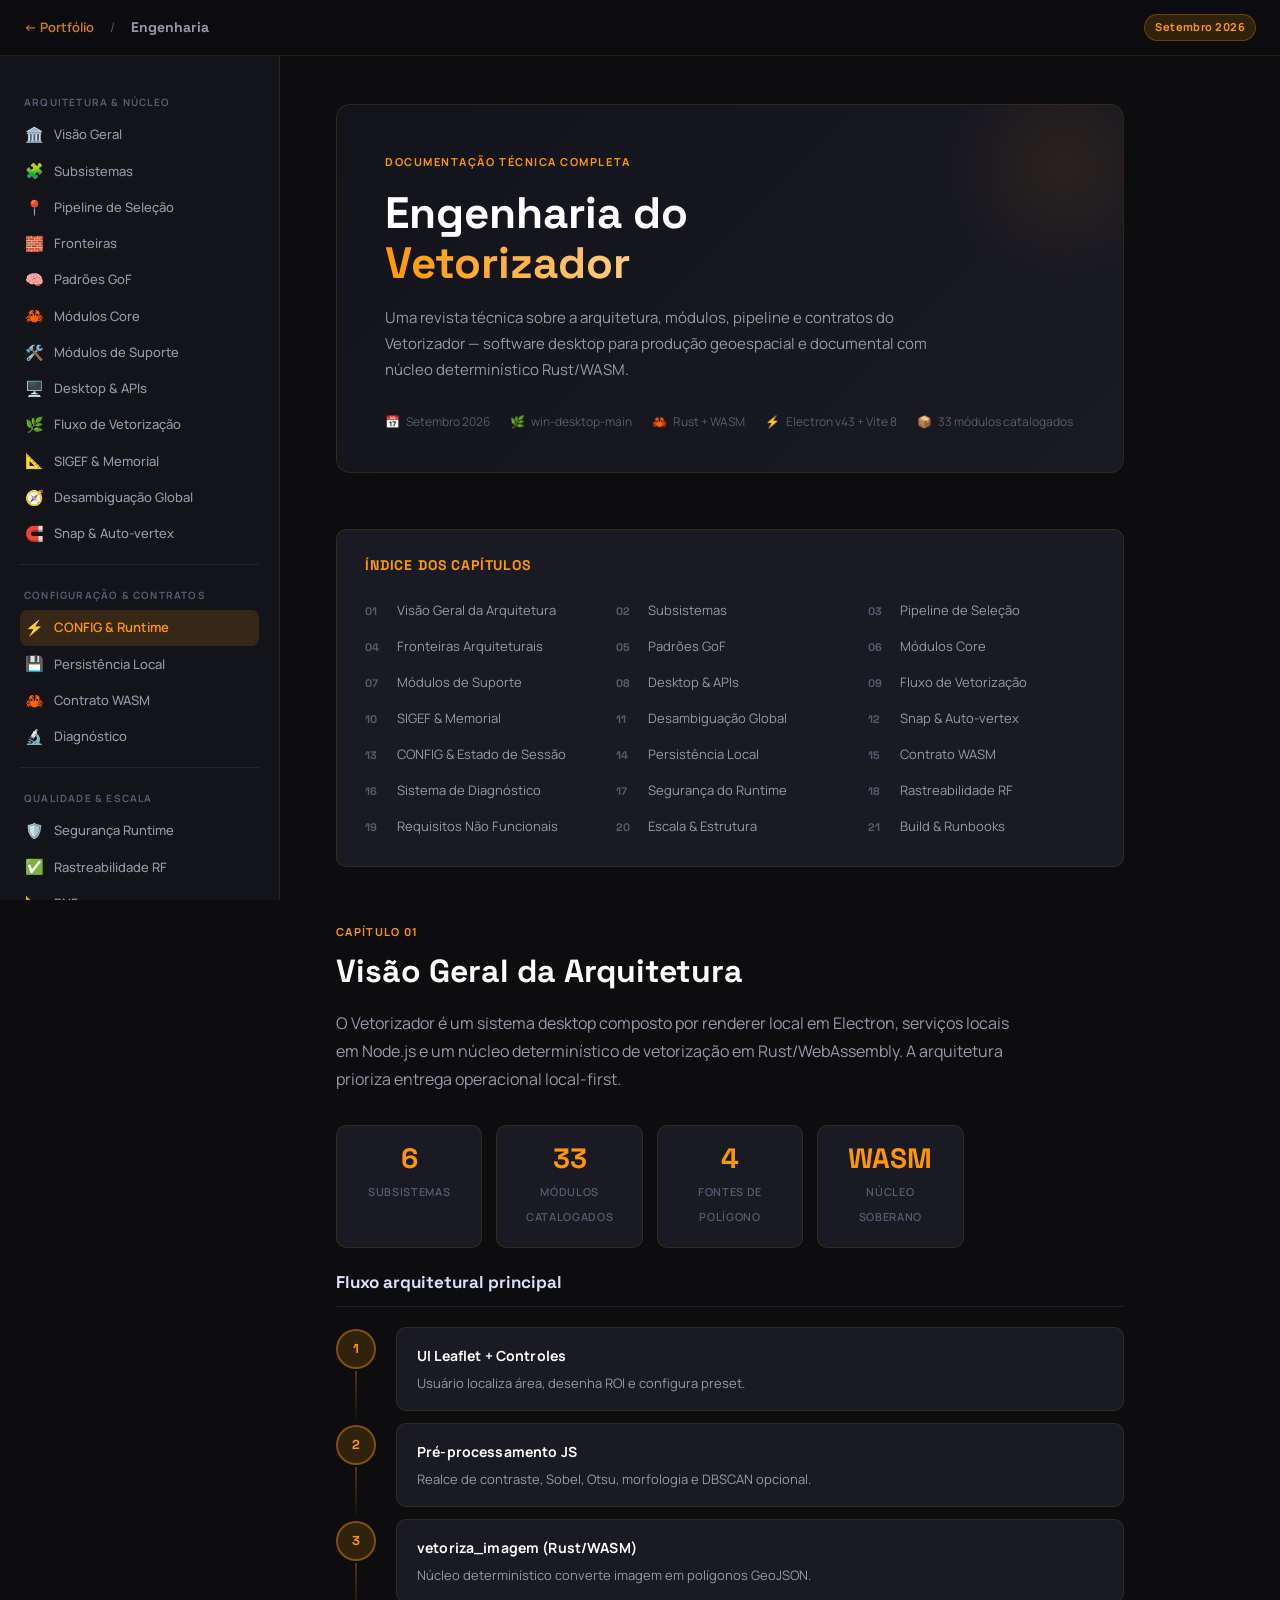
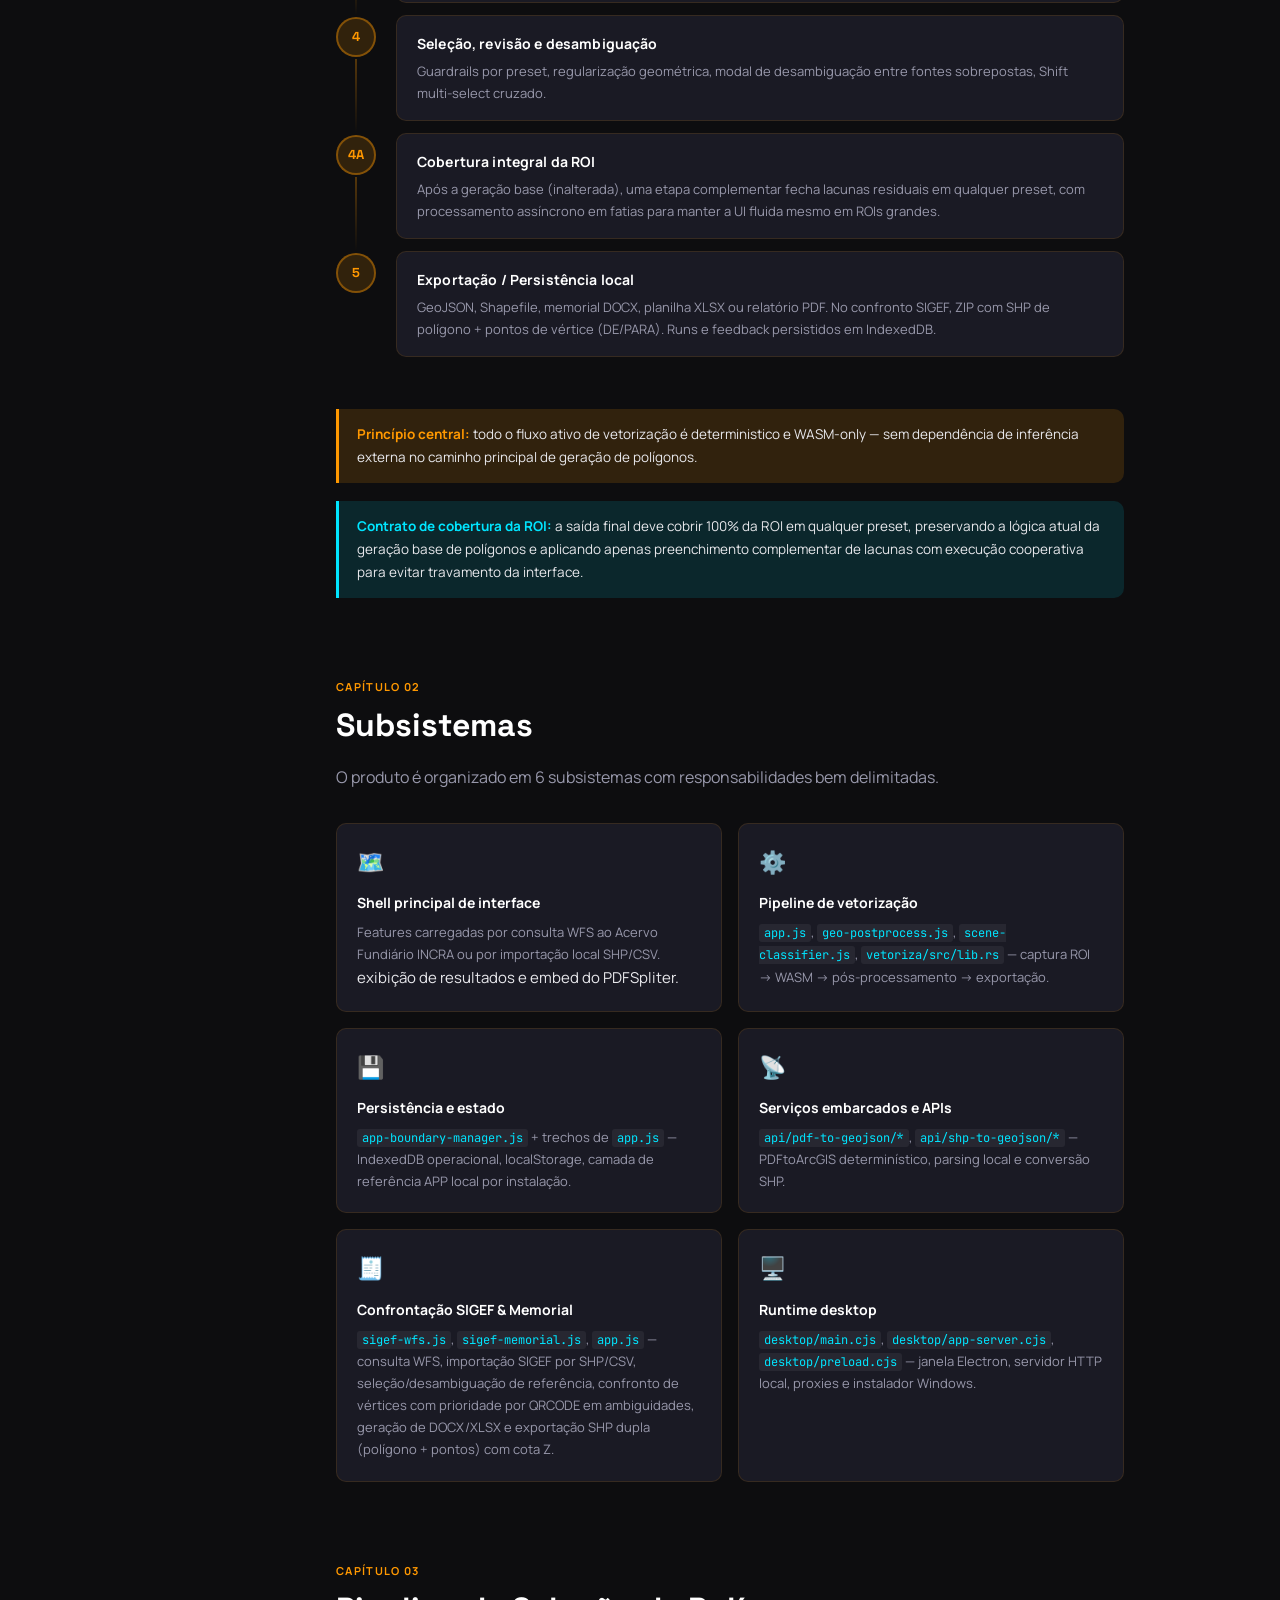
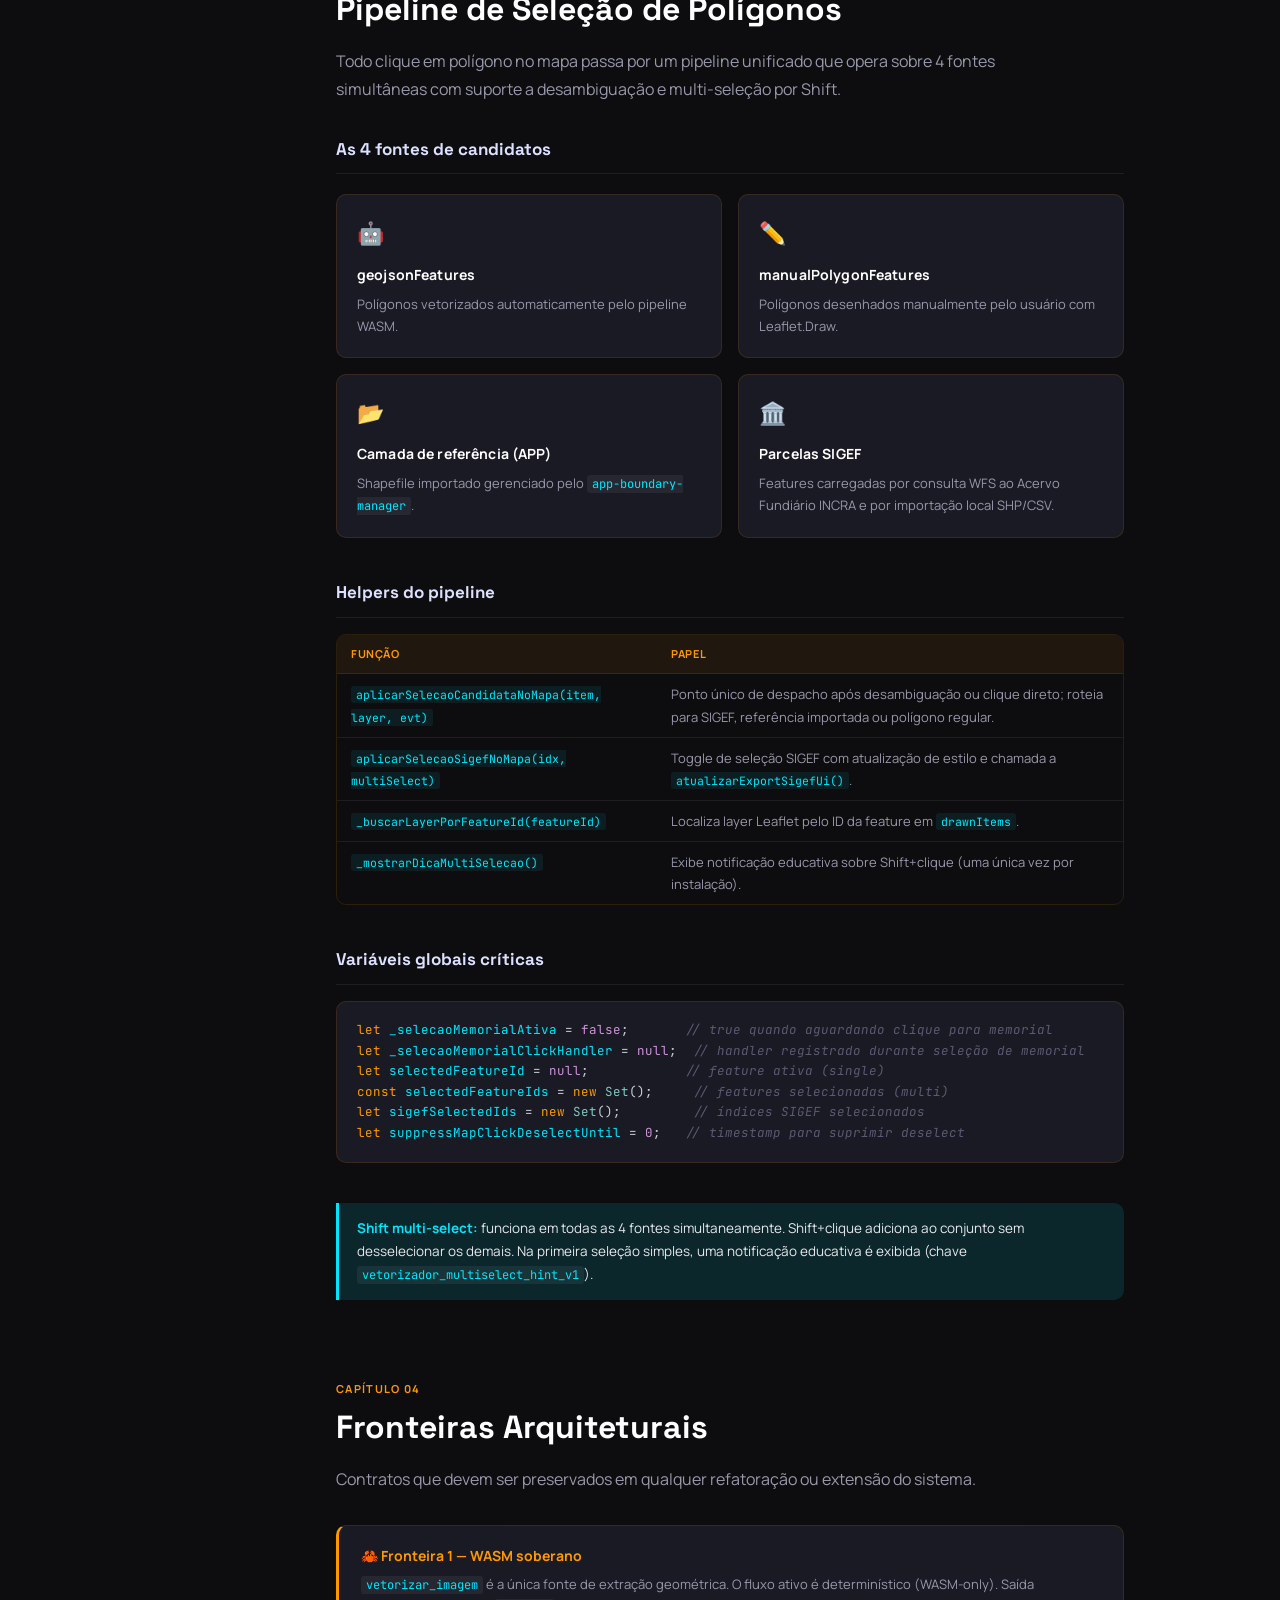
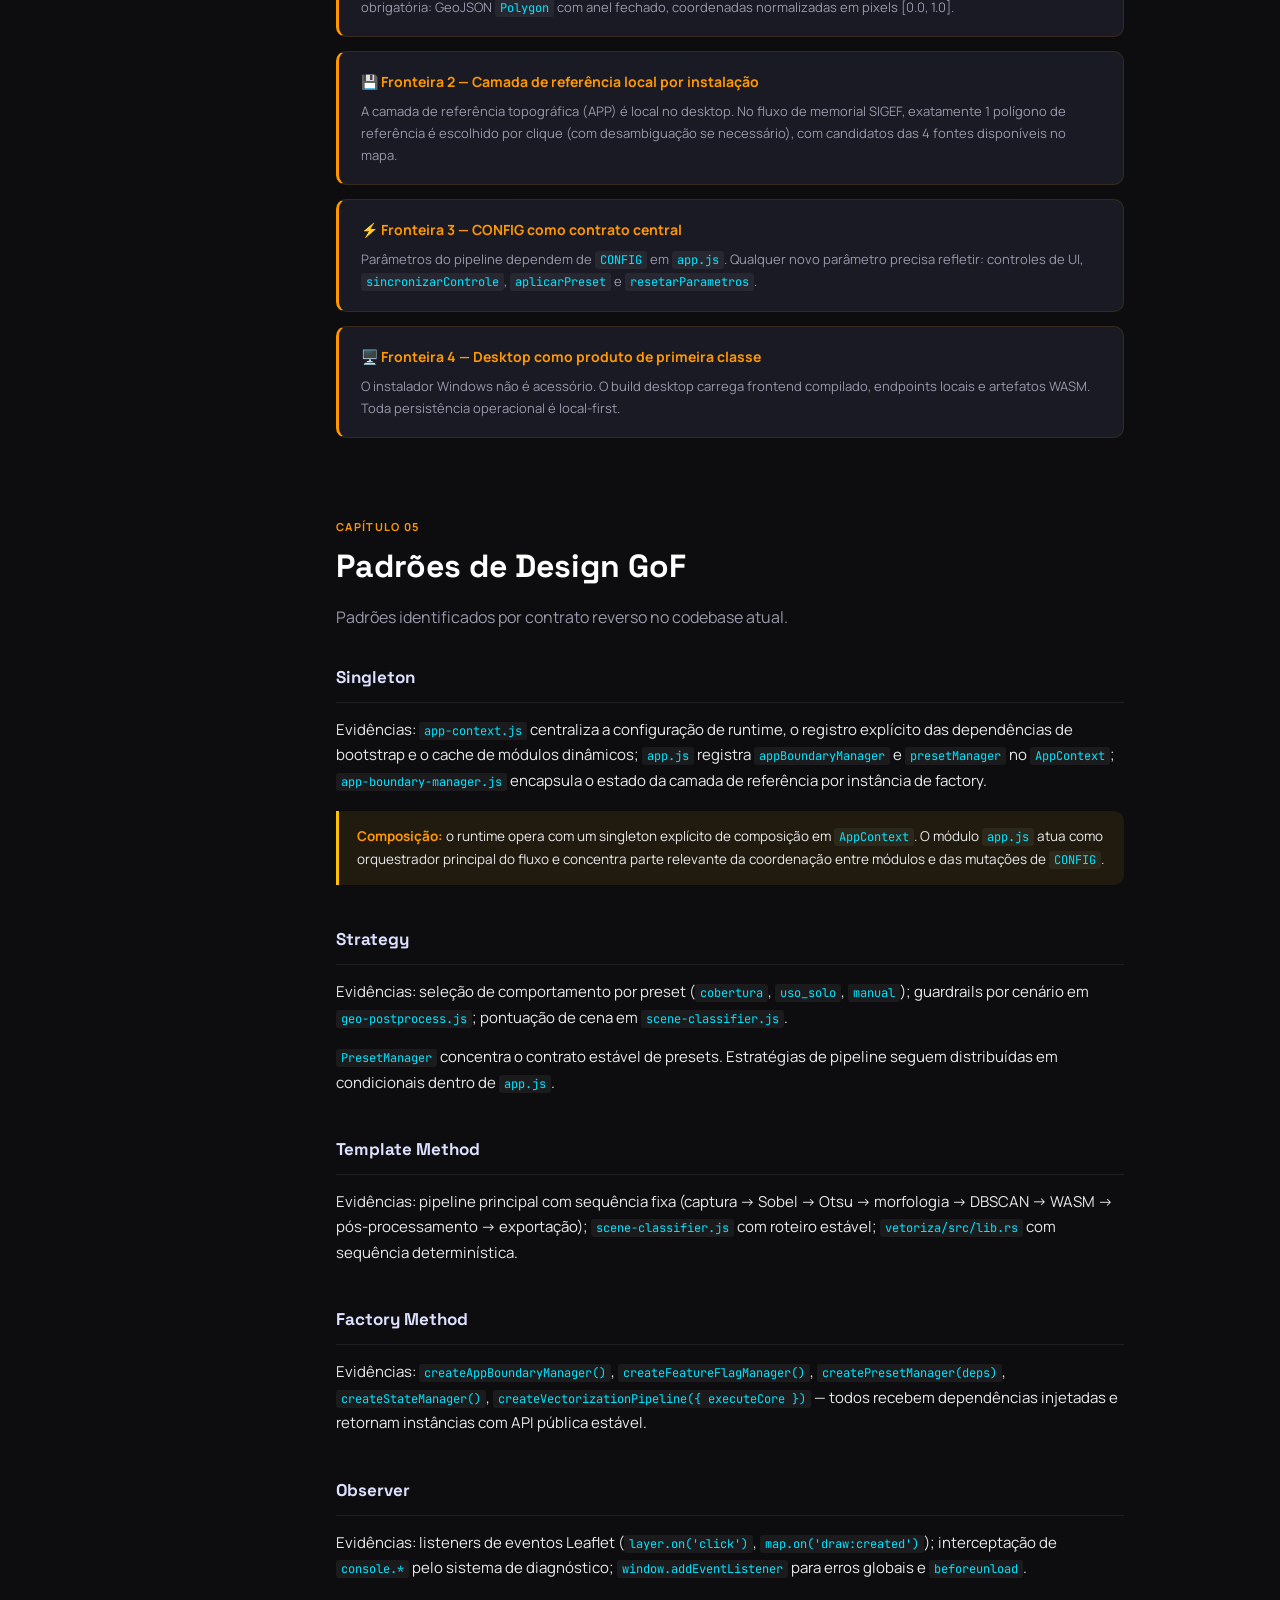
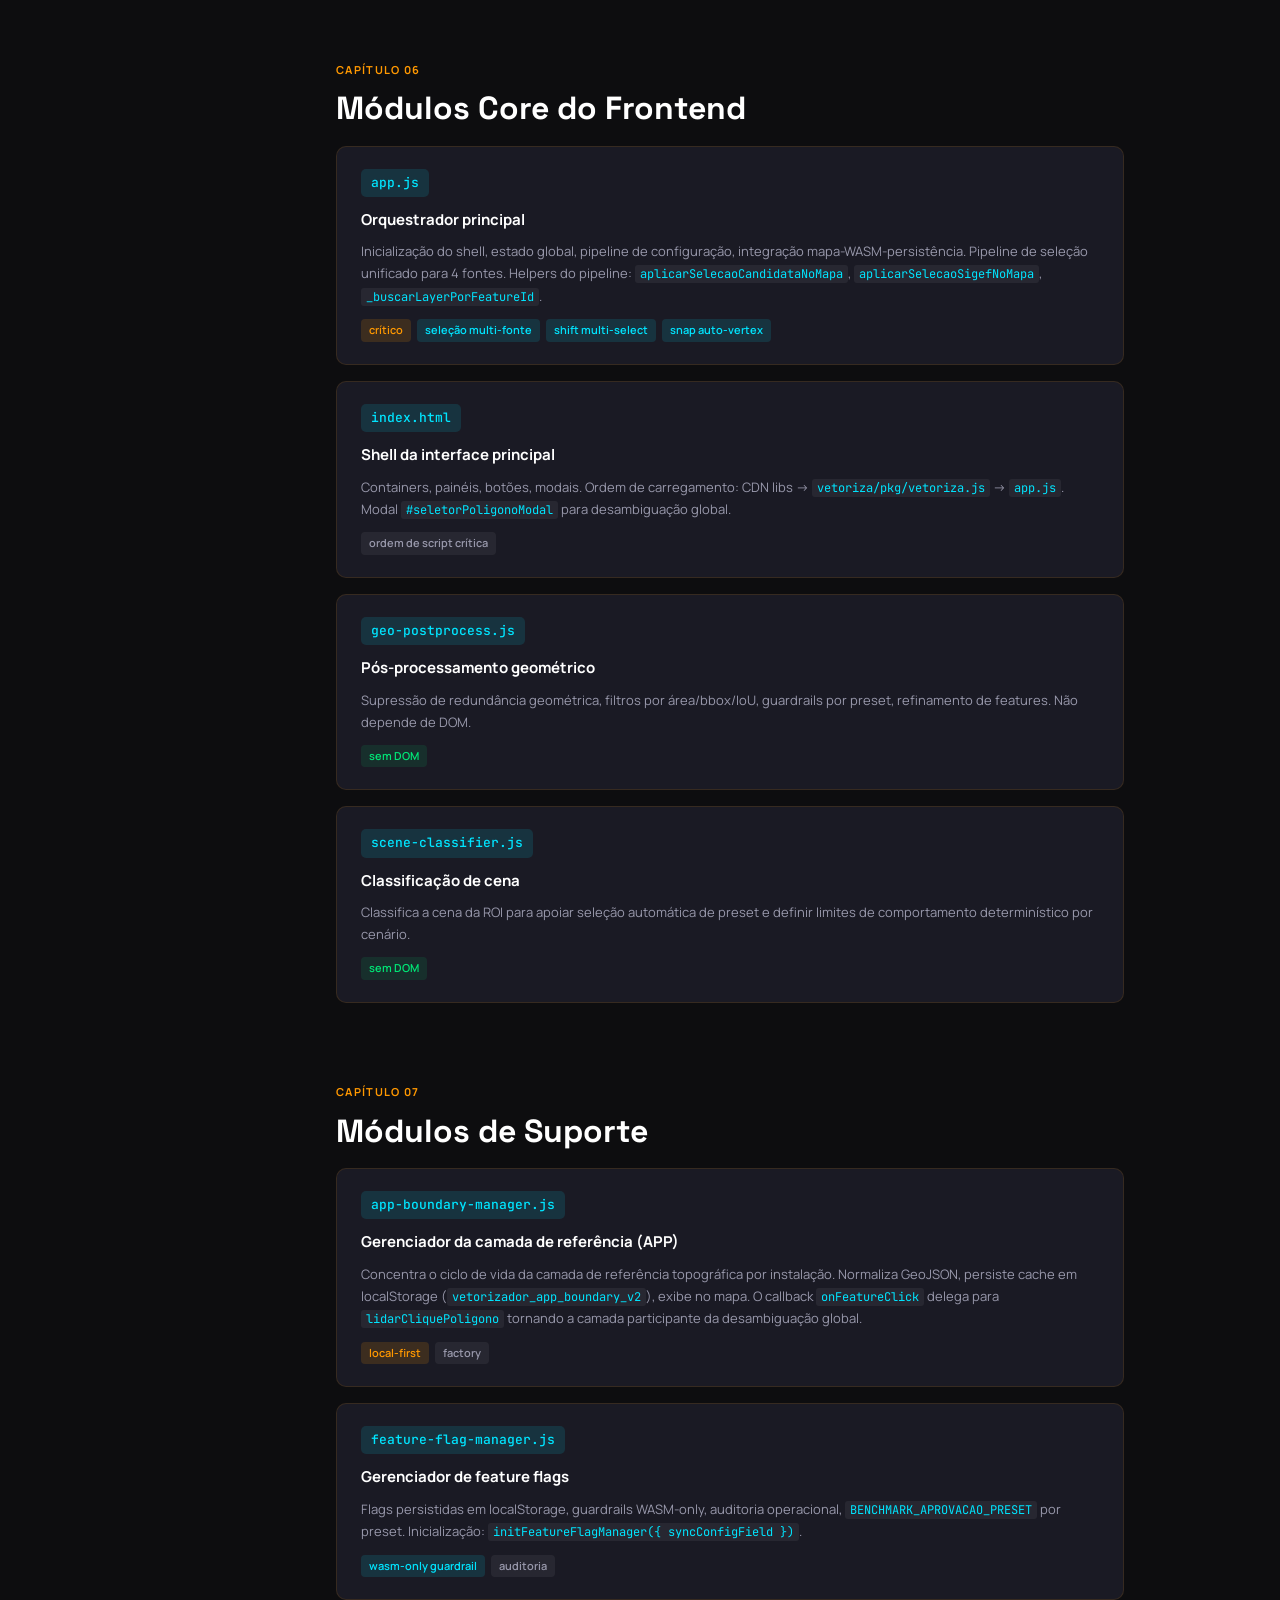
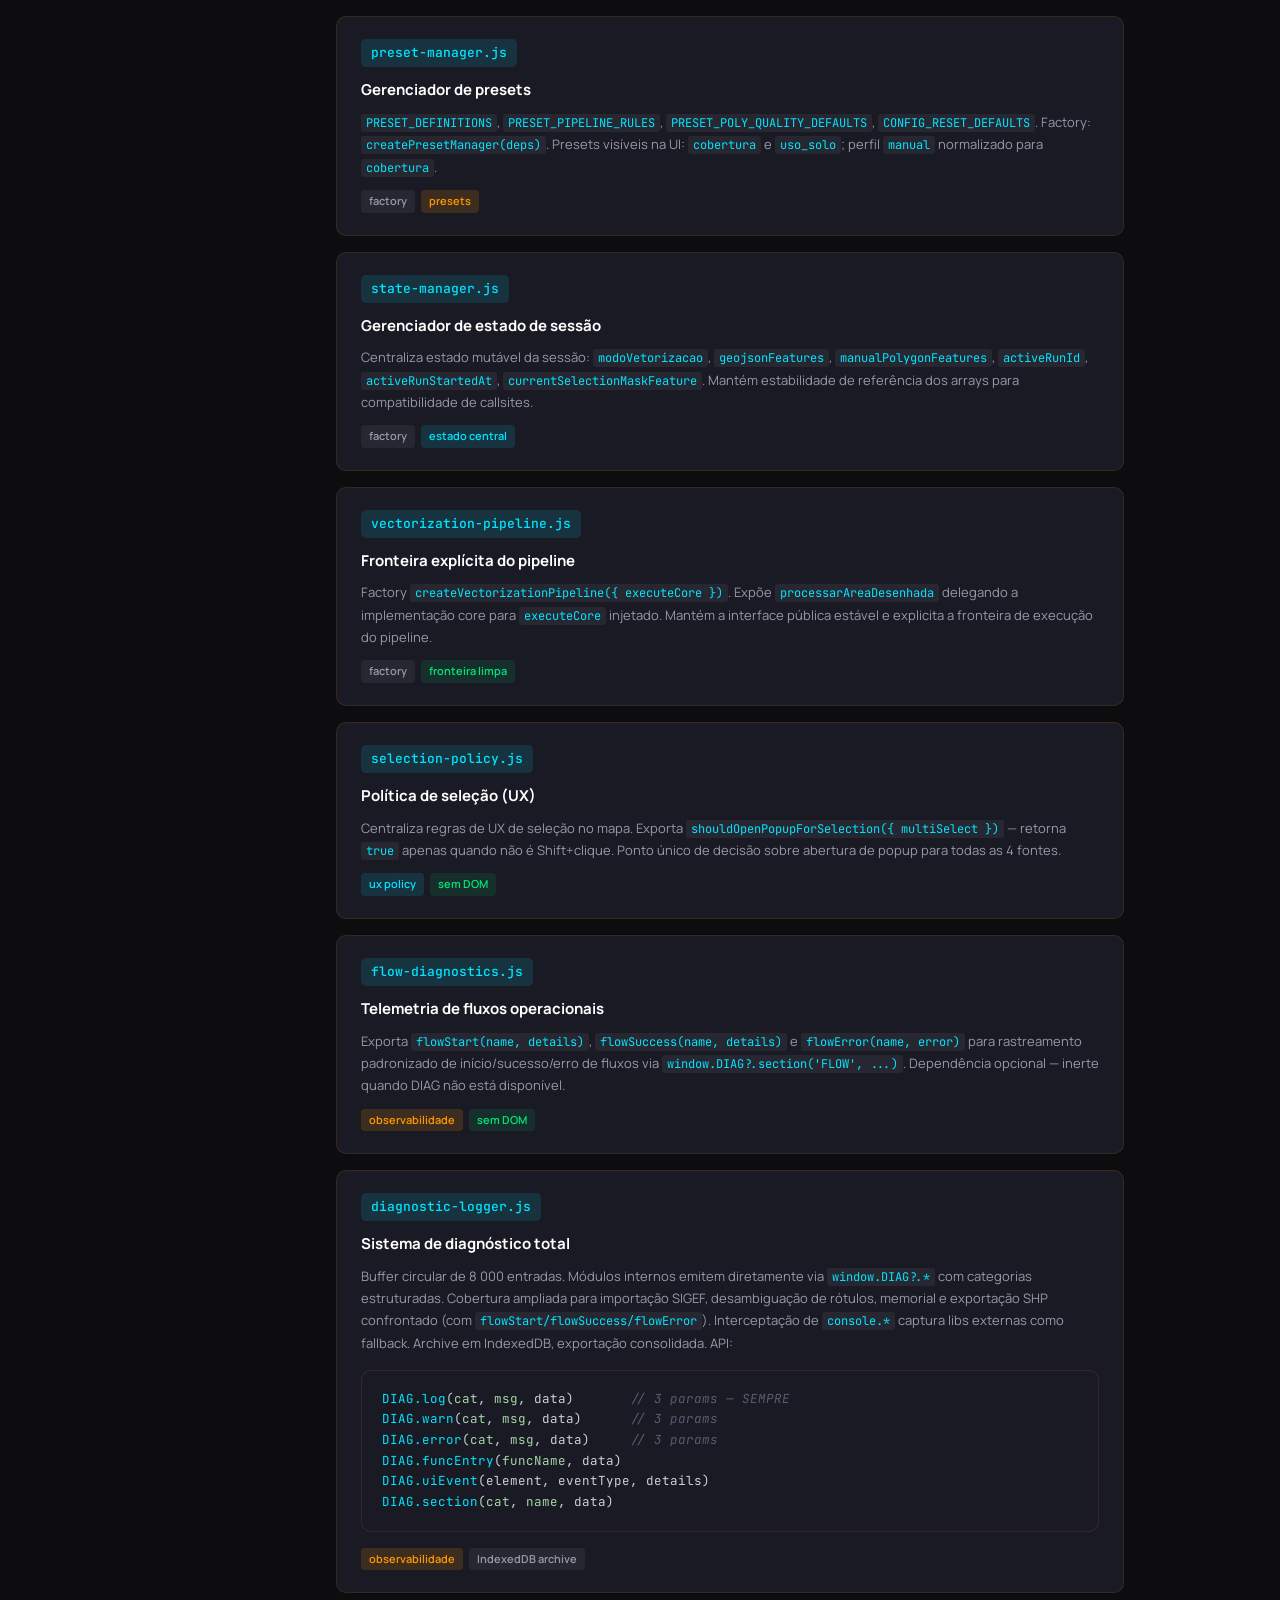
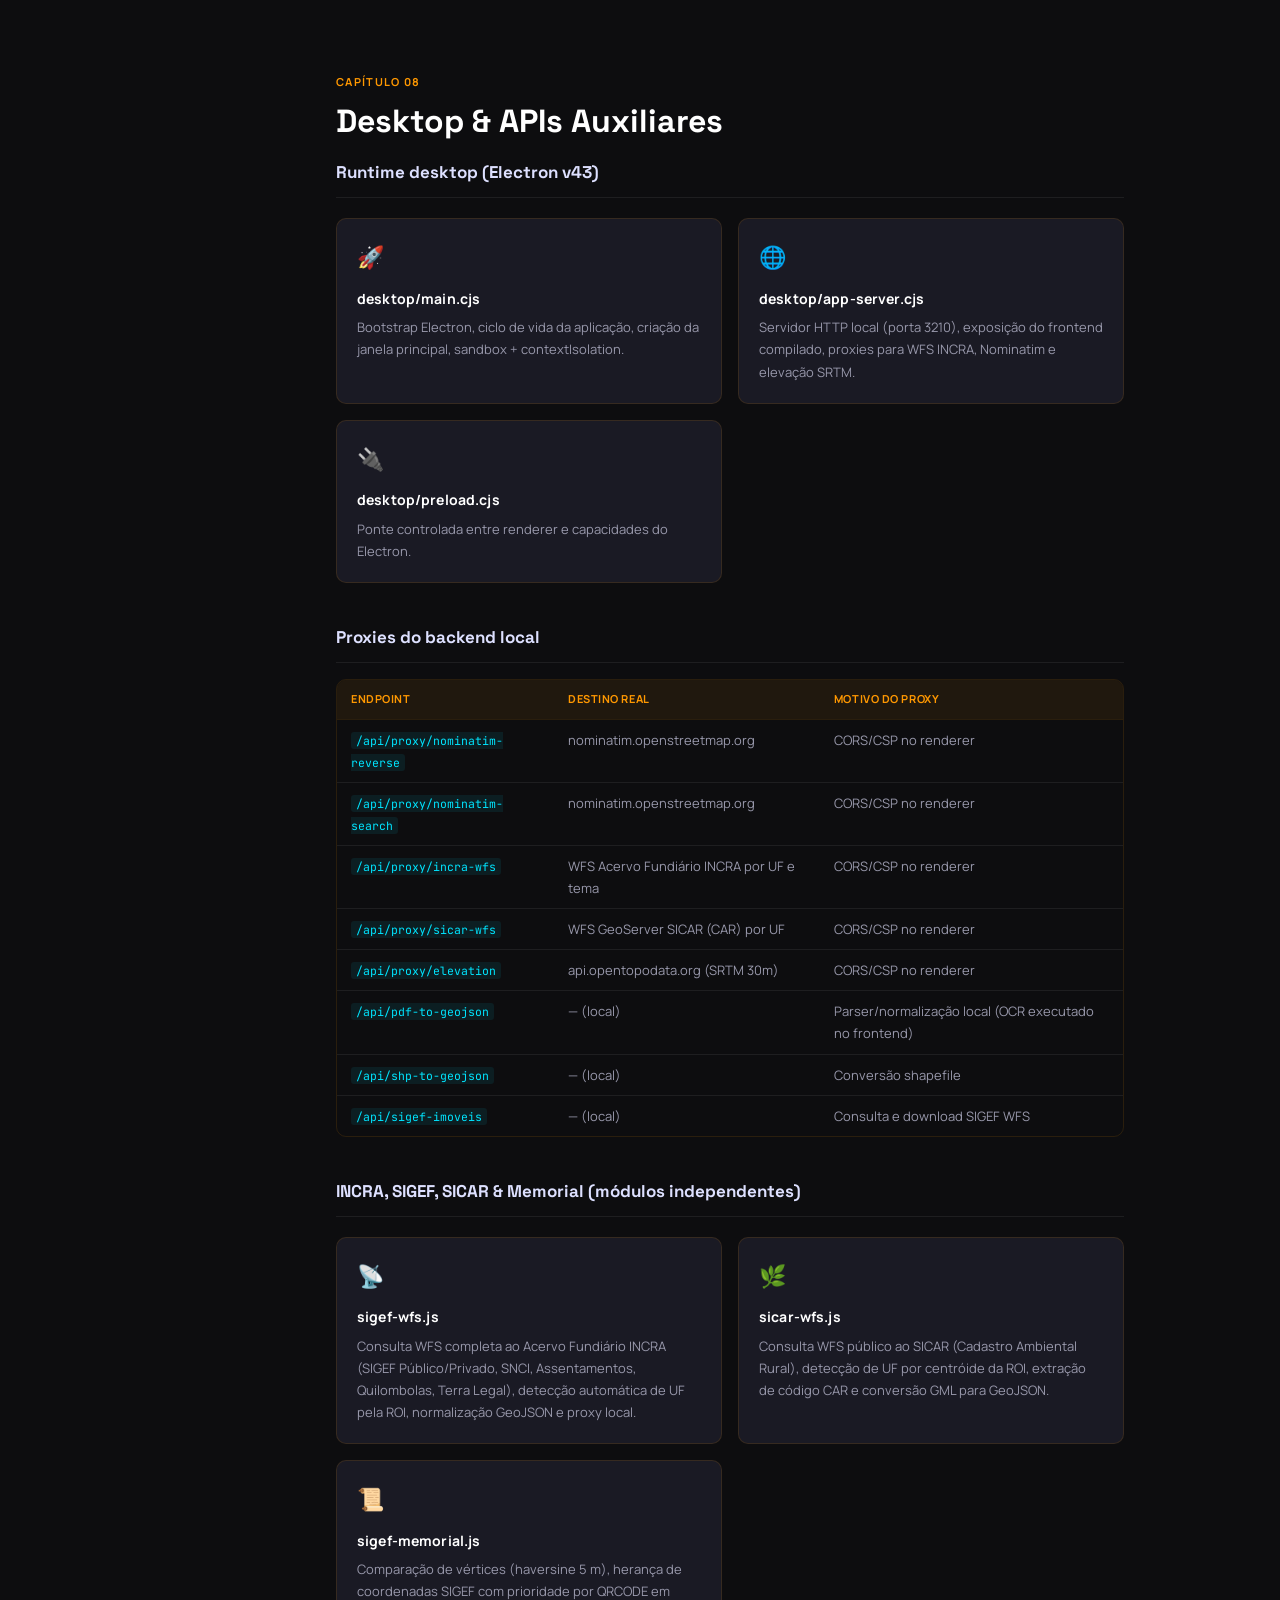
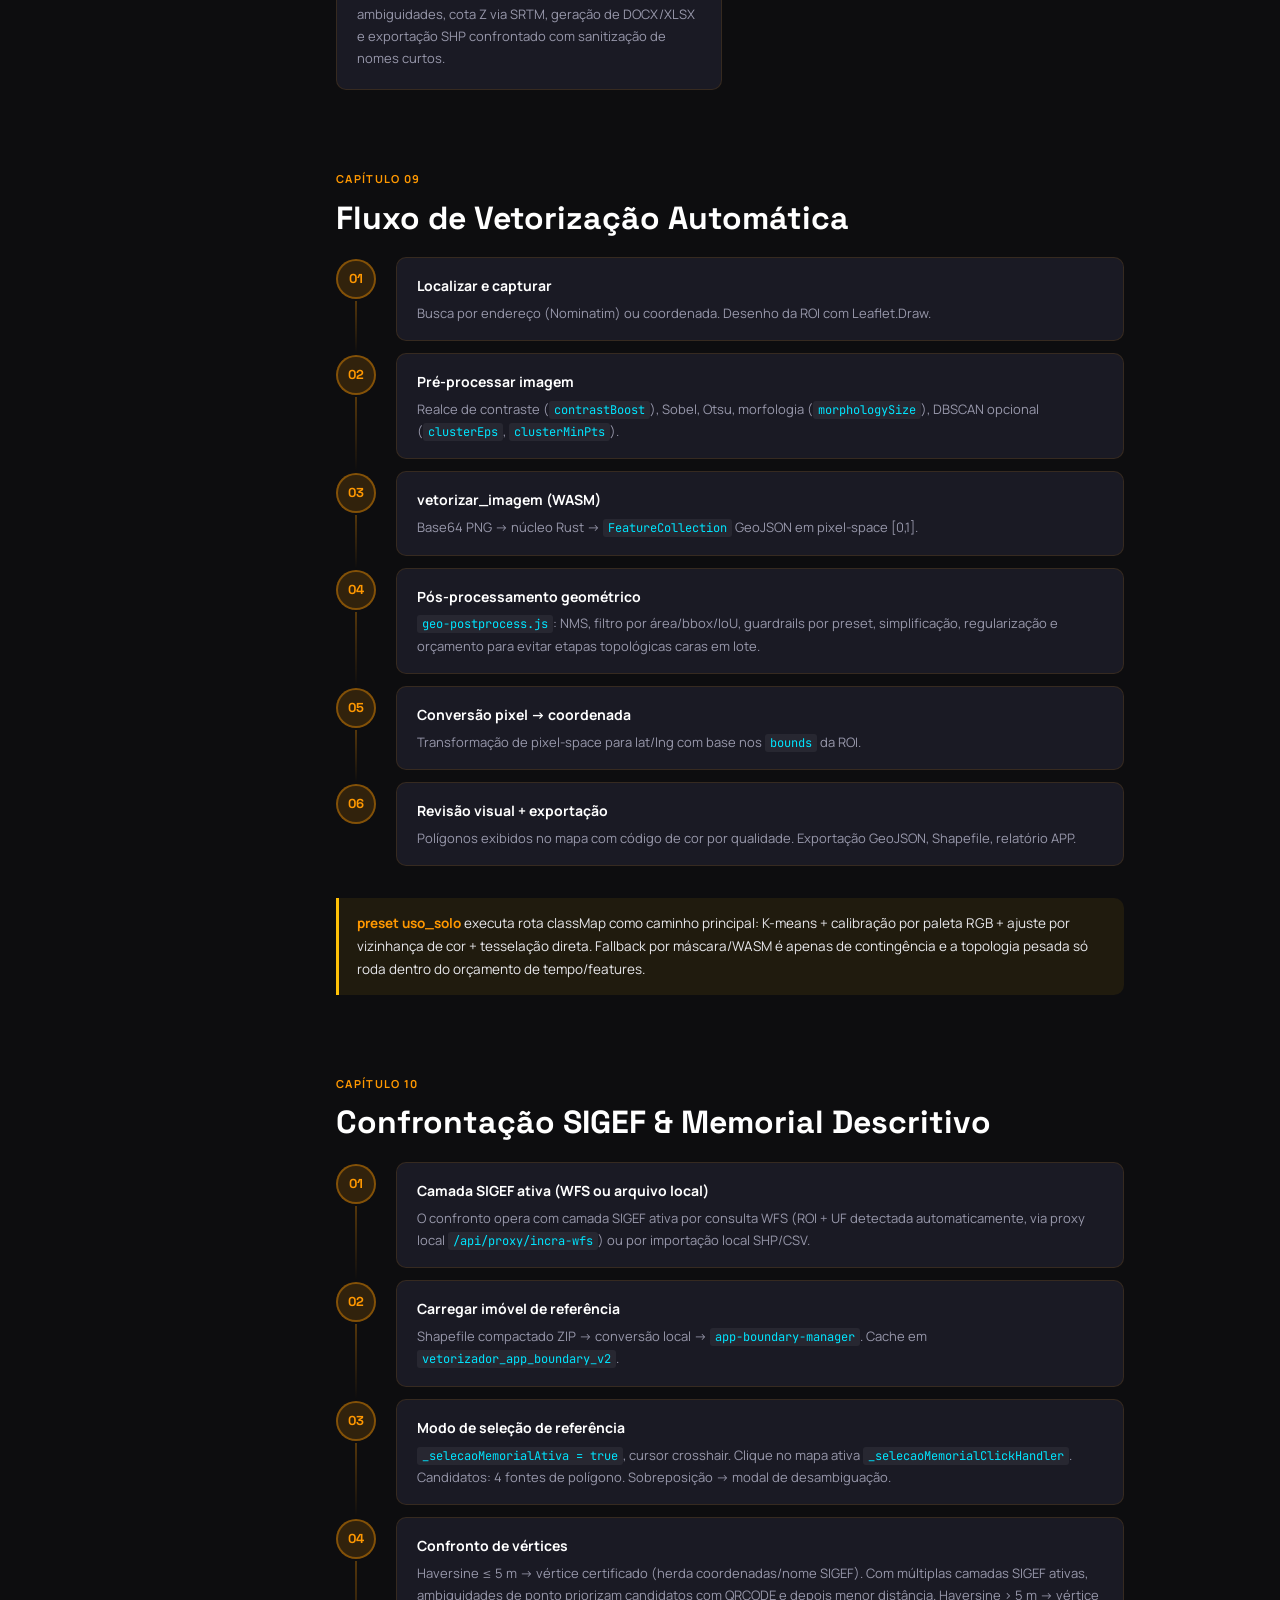
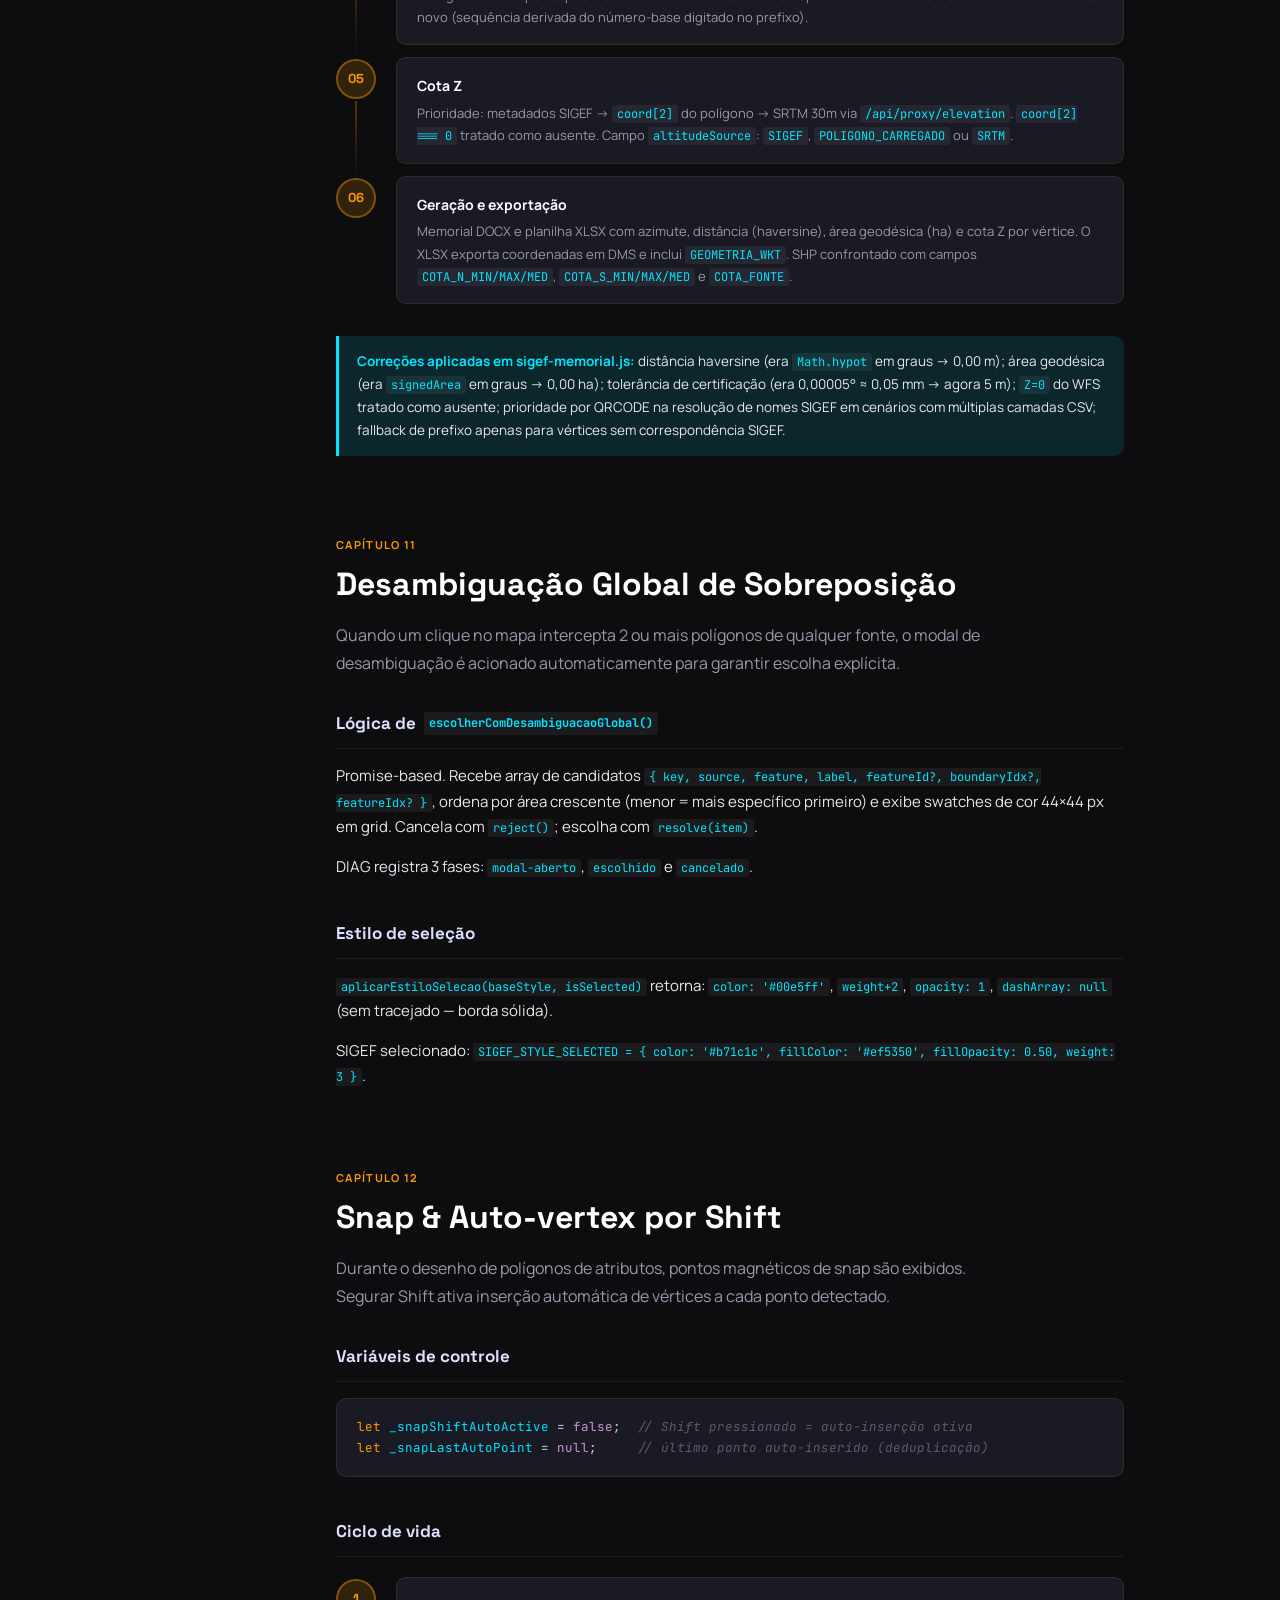
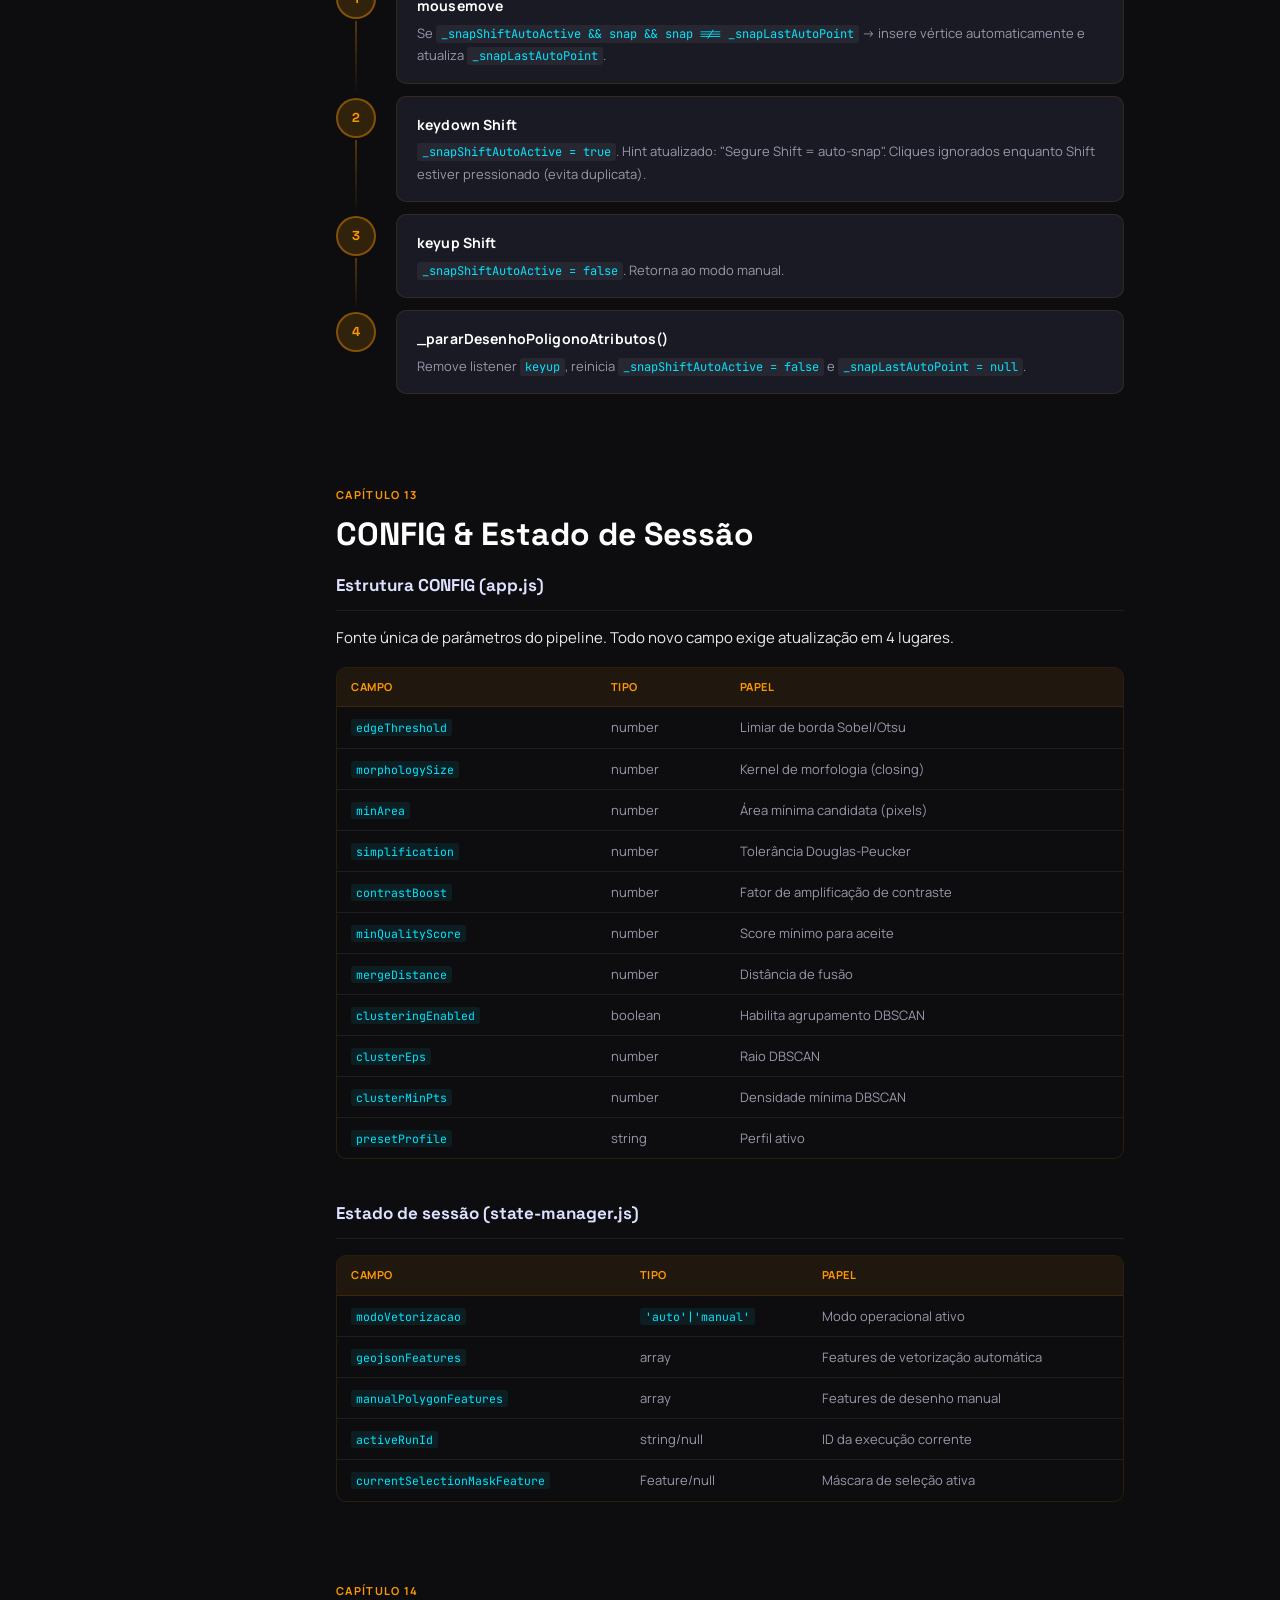
==== engenharia/index.html @ 9991ff89 "Update" ====
﻿<!DOCTYPE html>
<html lang="pt-BR">

<head>
  <meta charset="UTF-8" />
  <meta name="viewport" content="width=device-width, initial-scale=1.0" />
  <meta name="description"
    content="Engenharia do Vetorizador — documentação técnica completa: arquitetura, módulos, pipeline e contratos." />
  <title>Engenharia | Vetorizador</title>
  <link rel="icon" href="../favicon.ico" sizes="any" />
  <link rel="preconnect" href="https://fonts.googleapis.com" />
  <link rel="preconnect" href="https://fonts.gstatic.com" crossorigin />
  <link
    href="https://fonts.googleapis.com/css2?family=Manrope:wght@400;500;600;700;800&family=Space+Grotesk:wght@500;700&family=JetBrains+Mono:wght@400;500&display=swap"
    rel="stylesheet" />
  <link rel="stylesheet" href="style.css" />

</head>

<body>

  <div id="progress-bar"></div>

  <!-- TOPBAR -->
  <header class="topbar">
    <div class="topbar-left">
      <button class="menu-toggle" id="menuToggle" aria-label="Menu">☰</button>
      <a href="../index.html" class="topbar-back">← Portfólio</a>
      <span class="topbar-sep">/</span>
      <span class="topbar-title">Engenharia</span>
    </div>
    <div class="topbar-right">
      <span class="topbar-badge">Setembro 2026</span>
    </div>
  </header>

  <div class="sidebar-backdrop" id="sidebarBackdrop"></div>

  <div class="layout">
    <aside class="sidebar" id="sidebar">
      <div class="sidebar-section">
        <span class="sidebar-label">Arquitetura & Núcleo</span>
        <nav>
          <a href="#visao-geral"><span class="nav-icon">🏛️</span>Visão Geral</a>
          <a href="#subsystems"><span class="nav-icon">🧩</span>Subsistemas</a>
          <a href="#pipeline-selecao"><span class="nav-icon">📍</span>Pipeline de Seleção</a>
          <a href="#fronteiras"><span class="nav-icon">🧱</span>Fronteiras</a>
          <a href="#padroes-gof"><span class="nav-icon">🧠</span>Padrões GoF</a>
          <a href="#modulos-core"><span class="nav-icon">🦀</span>Módulos Core</a>
          <a href="#modulos-suporte"><span class="nav-icon">🛠️</span>Módulos de Suporte</a>
          <a href="#modulos-desktop"><span class="nav-icon">🖥️</span>Desktop & APIs</a>
          <a href="#fluxo-vetorizacao"><span class="nav-icon">🌿</span>Fluxo de Vetorização</a>
          <a href="#fluxo-sigef"><span class="nav-icon">📐</span>SIGEF & Memorial</a>
          <a href="#fluxo-desambiguacao"><span class="nav-icon">🧭</span>Desambiguação Global</a>
          <a href="#fluxo-snap"><span class="nav-icon">🧲</span>Snap & Auto-vertex</a>
        </nav>
      </div>
      <hr class="sidebar-divider" />
      <div class="sidebar-section">
        <span class="sidebar-label">Configuração & Contratos</span>
        <nav>
          <a href="#config-runtime"><span class="nav-icon">⚡</span>CONFIG & Runtime</a>
          <a href="#persistencia"><span class="nav-icon">💾</span>Persistência Local</a>
          <a href="#wasm-contract"><span class="nav-icon">🦀</span>Contrato WASM</a>
          <a href="#diag"><span class="nav-icon">🔬</span>Diagnóstico</a>
        </nav>
      </div>
      <hr class="sidebar-divider" />
      <div class="sidebar-section">
        <span class="sidebar-label">Qualidade & Escala</span>
        <nav>
          <a href="#seguranca-runtime"><span class="nav-icon">🛡️</span>Segurança Runtime</a>
          <a href="#requisitos"><span class="nav-icon">✅</span>Rastreabilidade RF</a>
          <a href="#rnf"><span class="nav-icon">📐</span>RNF</a>
          <a href="#escala-estrutura"><span class="nav-icon">🚀</span>Escala & Estrutura</a>
          <a href="#build"><span class="nav-icon">🔨</span>Build & Runbooks</a>
        </nav>
      </div>
      <hr class="sidebar-divider" />
      <div class="sidebar-section">
        <span class="sidebar-label">Artefatos</span>
        <nav>
          <a href="abb.html"><span class="nav-icon">🌳</span>ABB · PDFtoArcGIS + Vetorizador</a>
        </nav>
      </div>
    </aside>

    <!-- MAIN CONTENT -->
    <main class="main">

      <!-- CAPA -->
      <div class="cover" id="capa">
        <span class="cover-kicker">Documentação Técnica Completa</span>
        <h1>Engenharia do<br /><span>Vetorizador</span></h1>
        <p class="cover-desc">
          Uma revista técnica sobre a arquitetura, módulos, pipeline e contratos do Vetorizador —
          software desktop para produção geoespacial e documental com núcleo determinístico Rust/WASM.
        </p>
        <div class="cover-meta">
          <div class="cover-meta-item"><span>📅</span><span>Setembro 2026</span></div>
          <div class="cover-meta-item"><span>🌿</span><span>win-desktop-main</span></div>
          <div class="cover-meta-item"><span>🦀</span><span>Rust + WASM</span></div>
          <div class="cover-meta-item"><span>⚡</span><span>Electron v43 + Vite 8</span></div>
          <div class="cover-meta-item"><span>📦</span><span>33 módulos catalogados</span></div>
        </div>
      </div>

      <!-- ÍNDICE -->
      <div class="toc" id="indice">
        <h3>Índice dos Capítulos</h3>
        <ul class="toc-list">
          <li><a href="#visao-geral"><span class="toc-num">01</span>Visão Geral da Arquitetura</a></li>
          <li><a href="#subsystems"><span class="toc-num">02</span>Subsistemas</a></li>
          <li><a href="#pipeline-selecao"><span class="toc-num">03</span>Pipeline de Seleção</a></li>
          <li><a href="#fronteiras"><span class="toc-num">04</span>Fronteiras Arquiteturais</a></li>
          <li><a href="#padroes-gof"><span class="toc-num">05</span>Padrões GoF</a></li>
          <li><a href="#modulos-core"><span class="toc-num">06</span>Módulos Core</a></li>
          <li><a href="#modulos-suporte"><span class="toc-num">07</span>Módulos de Suporte</a></li>
          <li><a href="#modulos-desktop"><span class="toc-num">08</span>Desktop & APIs</a></li>
          <li><a href="#fluxo-vetorizacao"><span class="toc-num">09</span>Fluxo de Vetorização</a></li>
          <li><a href="#fluxo-sigef"><span class="toc-num">10</span>SIGEF & Memorial</a></li>
          <li><a href="#fluxo-desambiguacao"><span class="toc-num">11</span>Desambiguação Global</a></li>
          <li><a href="#fluxo-snap"><span class="toc-num">12</span>Snap & Auto-vertex</a></li>
          <li><a href="#config-runtime"><span class="toc-num">13</span>CONFIG & Estado de Sessão</a></li>
          <li><a href="#persistencia"><span class="toc-num">14</span>Persistência Local</a></li>
          <li><a href="#wasm-contract"><span class="toc-num">15</span>Contrato WASM</a></li>
          <li><a href="#diag"><span class="toc-num">16</span>Sistema de Diagnóstico</a></li>
          <li><a href="#seguranca-runtime"><span class="toc-num">17</span>Segurança do Runtime</a></li>
          <li><a href="#requisitos"><span class="toc-num">18</span>Rastreabilidade RF</a></li>
          <li><a href="#rnf"><span class="toc-num">19</span>Requisitos Não Funcionais</a></li>
          <li><a href="#escala-estrutura"><span class="toc-num">20</span>Escala & Estrutura</a></li>
          <li><a href="#build"><span class="toc-num">21</span>Build & Runbooks</a></li>
        </ul>
      </div>

      <!-- ═══ CAPÍTULO 1: VISÃO GERAL ═══ -->
      <section class="chapter" id="visao-geral">
        <span class="chapter-eyebrow">Capítulo 01</span>
        <h2>Visão Geral da Arquitetura</h2>
        <p class="chapter-lead">
          O Vetorizador é um sistema desktop composto por renderer local em Electron, serviços locais em Node.js e
          um núcleo determinístico de vetorização em Rust/WebAssembly. A arquitetura prioriza entrega operacional
          local-first.
        </p>

        <div class="stat-grid">
          <div class="stat-item"><span class="stat-num">6</span><span class="stat-label">Subsistemas</span></div>
          <div class="stat-item"><span class="stat-num">33</span><span class="stat-label">Módulos catalogados</span></div>
          <div class="stat-item"><span class="stat-num">4</span><span class="stat-label">Fontes de polígono</span></div>
          <div class="stat-item"><span class="stat-num">WASM</span><span class="stat-label">Núcleo soberano</span></div>
        </div>

        <div class="section">
          <h3>Fluxo arquitetural principal</h3>
          <div class="pipeline">
            <div class="pipeline-step">
              <div class="step-num">1</div>
              <div class="step-body">
                <h4>UI Leaflet + Controles</h4>
                <p>Usuário localiza área, desenha ROI e configura preset.</p>
              </div>
            </div>
            <div class="pipeline-step">
              <div class="step-num">2</div>
              <div class="step-body">
                <h4>Pré-processamento JS</h4>
                <p>Realce de contraste, Sobel, Otsu, morfologia e DBSCAN opcional.</p>
              </div>
            </div>
            <div class="pipeline-step">
              <div class="step-num">3</div>
              <div class="step-body">
                <h4>vetoriza_imagem (Rust/WASM)</h4>
                <p>Núcleo determinístico converte imagem em polígonos GeoJSON.</p>
              </div>
            </div>
            <div class="pipeline-step">
              <div class="step-num">4</div>
              <div class="step-body">
                <h4>Seleção, revisão e desambiguação</h4>
                <p>Guardrails por preset, regularização geométrica, modal de desambiguação entre fontes sobrepostas,
                  Shift multi-select cruzado.</p>
              </div>
            </div>
            <div class="pipeline-step">
              <div class="step-num">4A</div>
              <div class="step-body">
                <h4>Cobertura integral da ROI</h4>
                <p>Após a geração base (inalterada), uma etapa complementar fecha lacunas residuais em qualquer preset,
                  com processamento assíncrono em fatias para manter a UI fluida mesmo em ROIs grandes.</p>
              </div>
            </div>
            <div class="pipeline-step">
              <div class="step-num">5</div>
              <div class="step-body">
                <h4>Exportação / Persistência local</h4>
                <p>GeoJSON, Shapefile, memorial DOCX, planilha XLSX ou relatório PDF. No confronto SIGEF, ZIP com SHP
                  de polígono + pontos de vértice (DE/PARA). Runs e feedback persistidos em IndexedDB.</p>
              </div>
            </div>
          </div>
        </div>

        <div class="callout">
          <strong>Princípio central:</strong> todo o fluxo ativo de vetorização é deterministico e WASM-only — sem
          dependência de inferência externa no caminho principal de geração de polígonos.
        </div>
        <div class="callout callout-cyan">
          <strong>Contrato de cobertura da ROI:</strong> a saída final deve cobrir 100% da ROI em qualquer preset,
          preservando a lógica atual da geração base de polígonos e aplicando apenas preenchimento complementar de
          lacunas com execução cooperativa para evitar travamento da interface.
        </div>
      </section>

      <!-- ═══ CAPÍTULO 2: SUBSISTEMAS ═══ -->
      <section class="chapter" id="subsystems">
        <span class="chapter-eyebrow">Capítulo 02</span>
        <h2>Subsistemas</h2>
        <p class="chapter-lead">O produto é organizado em 6 subsistemas com responsabilidades bem delimitadas.</p>

        <div class="card-grid">
          <div class="card">
            <span class="card-icon">🗺️</span>
            <h4>Shell principal de interface</h4>
              <p>Features carregadas por consulta WFS ao Acervo Fundiário INCRA ou por importação local SHP/CSV.</p>
              exibição de resultados e embed do PDFSpliter.</p>
          </div>
          <div class="card">
            <span class="card-icon">⚙️</span>
            <h4>Pipeline de vetorização</h4>
            <p><code>app.js</code>, <code>geo-postprocess.js</code>, <code>scene-classifier.js</code>,
              <code>vetoriza/src/lib.rs</code> — captura ROI → WASM → pós-processamento → exportação.</p>
          </div>
          <div class="card">
            <span class="card-icon">💾</span>
            <h4>Persistência e estado</h4>
            <p><code>app-boundary-manager.js</code> + trechos de <code>app.js</code> — IndexedDB operacional,
              localStorage, camada de referência APP local por instalação.</p>
          </div>
          <div class="card">
            <span class="card-icon">📡</span>
            <h4>Serviços embarcados e APIs</h4>
            <p><code>api/pdf-to-geojson/*</code>, <code>api/shp-to-geojson/*</code> — PDFtoArcGIS determinístico,
              parsing local e conversão SHP.</p>
          </div>
          <div class="card">
            <span class="card-icon">🧾</span>
            <h4>Confrontação SIGEF & Memorial</h4>
            <p><code>sigef-wfs.js</code>, <code>sigef-memorial.js</code>, <code>app.js</code> — consulta WFS,
              importação SIGEF por SHP/CSV, seleção/desambiguação de referência, confronto de vértices com prioridade
              por QRCODE em ambiguidades, geração de DOCX/XLSX e exportação SHP dupla (polígono + pontos) com cota Z.</p>
          </div>
          <div class="card">
            <span class="card-icon">🖥️</span>
            <h4>Runtime desktop</h4>
            <p><code>desktop/main.cjs</code>, <code>desktop/app-server.cjs</code>, <code>desktop/preload.cjs</code> —
              janela Electron, servidor HTTP local, proxies e instalador Windows.</p>
          </div>
        </div>
      </section>

      <!-- ═══ CAPÍTULO 3: PIPELINE DE SELEÇÃO ═══ -->
      <section class="chapter" id="pipeline-selecao">
        <span class="chapter-eyebrow">Capítulo 03</span>
        <h2>Pipeline de Seleção de Polígonos</h2>
        <p class="chapter-lead">
          Todo clique em polígono no mapa passa por um pipeline unificado que opera sobre 4 fontes simultâneas com
          suporte a desambiguação e multi-seleção por Shift.
        </p>

        <div class="section">
          <h3>As 4 fontes de candidatos</h3>
          <div class="card-grid">
            <div class="card">
              <span class="card-icon">🤖</span>
              <h4>geojsonFeatures</h4>
              <p>Polígonos vetorizados automaticamente pelo pipeline WASM.</p>
            </div>
            <div class="card">
              <span class="card-icon">✏️</span>
              <h4>manualPolygonFeatures</h4>
              <p>Polígonos desenhados manualmente pelo usuário com Leaflet.Draw.</p>
            </div>
            <div class="card">
              <span class="card-icon">📂</span>
              <h4>Camada de referência (APP)</h4>
              <p>Shapefile importado gerenciado pelo <code>app-boundary-manager</code>.</p>
            </div>
            <div class="card">
              <span class="card-icon">🏛️</span>
              <h4>Parcelas SIGEF</h4>
              <p>Features carregadas por consulta WFS ao Acervo Fundiário INCRA e por importação local SHP/CSV.</p>
            </div>
          </div>
        </div>

        <div class="section">
          <h3>Helpers do pipeline</h3>
          <div class="table-wrap">
            <table>
              <thead>
                <tr>
                  <th>Função</th>
                  <th>Papel</th>
                </tr>
              </thead>
              <tbody>
                <tr>
                  <td><code>aplicarSelecaoCandidataNoMapa(item, layer, evt)</code></td>
                  <td>Ponto único de despacho após desambiguação ou clique direto; roteia para SIGEF, referência
                    importada ou polígono regular.</td>
                </tr>
                <tr>
                  <td><code>aplicarSelecaoSigefNoMapa(idx, multiSelect)</code></td>
                  <td>Toggle de seleção SIGEF com atualização de estilo e chamada a
                    <code>atualizarExportSigefUi()</code>.</td>
                </tr>
                <tr>
                  <td><code>_buscarLayerPorFeatureId(featureId)</code></td>
                  <td>Localiza layer Leaflet pelo ID da feature em <code>drawnItems</code>.</td>
                </tr>
                <tr>
                  <td><code>_mostrarDicaMultiSelecao()</code></td>
                  <td>Exibe notificação educativa sobre Shift+clique (uma única vez por instalação).</td>
                </tr>
              </tbody>
            </table>
          </div>
        </div>

        <div class="section">
          <h3>Variáveis globais críticas</h3>
          <pre><span class="kw">let</span> <span class="fn">_selecaoMemorialAtiva</span> = <span class="num">false</span>;       <span class="cm">// true quando aguardando clique para memorial</span>
<span class="kw">let</span> <span class="fn">_selecaoMemorialClickHandler</span> = <span class="num">null</span>;  <span class="cm">// handler registrado durante seleção de memorial</span>
<span class="kw">let</span> <span class="fn">selectedFeatureId</span> = <span class="num">null</span>;            <span class="cm">// feature ativa (single)</span>
<span class="kw">const</span> <span class="fn">selectedFeatureIds</span> = <span class="kw">new</span> <span class="type">Set</span>();     <span class="cm">// features selecionadas (multi)</span>
<span class="kw">let</span> <span class="fn">sigefSelectedIds</span> = <span class="kw">new</span> <span class="type">Set</span>();         <span class="cm">// índices SIGEF selecionados</span>
<span class="kw">let</span> <span class="fn">suppressMapClickDeselectUntil</span> = <span class="num">0</span>;   <span class="cm">// timestamp para suprimir deselect</span></pre>
        </div>

        <div class="callout callout-cyan">
          <strong>Shift multi-select:</strong> funciona em todas as 4 fontes simultaneamente. Shift+clique adiciona ao
          conjunto sem desselecionar os demais. Na primeira seleção simples, uma notificação educativa é exibida (chave
          <code>vetorizador_multiselect_hint_v1</code>).
        </div>
      </section>

      <!-- ═══ CAPÍTULO 4: FRONTEIRAS ═══ -->
      <section class="chapter" id="fronteiras">
        <span class="chapter-eyebrow">Capítulo 04</span>
        <h2>Fronteiras Arquiteturais</h2>
        <p class="chapter-lead">Contratos que devem ser preservados em qualquer refatoração ou extensão do sistema.</p>

        <div class="boundary-card">
          <h4>🦀 Fronteira 1 — WASM soberano</h4>
          <p><code>vetorizar_imagem</code> é a única fonte de extração geométrica. O fluxo ativo é
            determinístico (WASM-only). Saída obrigatória: GeoJSON <code>Polygon</code> com anel fechado, coordenadas
            normalizadas em pixels [0.0, 1.0].</p>
        </div>
        <div class="boundary-card">
          <h4>💾 Fronteira 2 — Camada de referência local por instalação</h4>
          <p>A camada de referência topográfica (APP) é local no desktop. No fluxo de memorial SIGEF, exatamente
            1 polígono de referência é escolhido por clique (com desambiguação se necessário), com candidatos das 4
            fontes disponíveis no mapa.</p>
        </div>
        <div class="boundary-card">
          <h4>⚡ Fronteira 3 — CONFIG como contrato central</h4>
          <p>Parâmetros do pipeline dependem de <code>CONFIG</code> em <code>app.js</code>. Qualquer novo parâmetro
            precisa refletir: controles de UI, <code>sincronizarControle</code>, <code>aplicarPreset</code> e
            <code>resetarParametros</code>.</p>
        </div>
        <div class="boundary-card">
          <h4>🖥️ Fronteira 4 — Desktop como produto de primeira classe</h4>
          <p>O instalador Windows não é acessório. O build desktop carrega frontend compilado, endpoints locais e
            artefatos WASM. Toda persistência operacional é local-first.</p>
        </div>
      </section>

      <!-- ═══ CAPÍTULO 5: PADRÕES GoF ═══ -->
      <section class="chapter" id="padroes-gof">
        <span class="chapter-eyebrow">Capítulo 05</span>
        <h2>Padrões de Design GoF</h2>
        <p class="chapter-lead">Padrões identificados por contrato reverso no codebase atual.</p>

        <div class="section">
          <h3>Singleton</h3>
          <p>Evidências: <code>app-context.js</code> centraliza a configuração de runtime, o registro explícito das
            dependências de bootstrap e o cache de módulos dinâmicos; <code>app.js</code> registra
            <code>appBoundaryManager</code> e <code>presetManager</code> no <code>AppContext</code>; 
            <code>app-boundary-manager.js</code> encapsula o estado da camada de referência por instância de factory.</p>
          <div class="callout callout-warn">
            <strong>Composição:</strong> o runtime opera com um singleton explícito de composição em
            <code>AppContext</code>. O módulo <code>app.js</code> atua como orquestrador principal do fluxo e concentra
            parte relevante da coordenação entre módulos e das mutações de <code>CONFIG</code>.
          </div>
        </div>

        <div class="section">
          <h3>Strategy</h3>
          <p>Evidências: seleção de comportamento por preset (<code>cobertura</code>, <code>uso_solo</code>,
            <code>manual</code>); guardrails por cenário em <code>geo-postprocess.js</code>; pontuação de cena em
            <code>scene-classifier.js</code>.</p>
          <p><code>PresetManager</code> concentra o contrato estável de presets. Estratégias de pipeline seguem
            distribuídas em condicionais dentro de <code>app.js</code>.</p>
        </div>

        <div class="section">
          <h3>Template Method</h3>
          <p>Evidências: pipeline principal com sequência fixa (captura → Sobel → Otsu → morfologia → DBSCAN → WASM →
            pós-processamento → exportação); <code>scene-classifier.js</code> com roteiro estável;
            <code>vetoriza/src/lib.rs</code> com sequência determinística.</p>
        </div>

        <div class="section">
          <h3>Factory Method</h3>
          <p>Evidências: <code>createAppBoundaryManager()</code>, <code>createFeatureFlagManager()</code>,
            <code>createPresetManager(deps)</code>, <code>createStateManager()</code>,
            <code>createVectorizationPipeline({ executeCore })</code> — todos recebem dependências injetadas e retornam
            instâncias com API pública estável.</p>
        </div>

        <div class="section">
          <h3>Observer</h3>
          <p>Evidências: listeners de eventos Leaflet (<code>layer.on('click')</code>,
            <code>map.on('draw:created')</code>); interceptação de <code>console.*</code> pelo sistema de diagnóstico;
            <code>window.addEventListener</code> para erros globais e <code>beforeunload</code>.</p>
        </div>
      </section>

      <!-- ═══ CAPÍTULO 6: MÓDULOS CORE ═══ -->
      <section class="chapter" id="modulos-core">
        <span class="chapter-eyebrow">Capítulo 06</span>
        <h2>Módulos Core do Frontend</h2>

        <div class="module-card">
          <span class="module-name">app.js</span>
          <h4>Orquestrador principal</h4>
          <p>Inicialização do shell, estado global, pipeline de configuração, integração mapa-WASM-persistência.
            Pipeline de seleção unificado para 4 fontes. Helpers do pipeline: <code>aplicarSelecaoCandidataNoMapa</code>,
            <code>aplicarSelecaoSigefNoMapa</code>, <code>_buscarLayerPorFeatureId</code>.</p>
          <div class="module-tags">
            <span class="tag tag-amber">crítico</span>
            <span class="tag tag-cyan">seleção multi-fonte</span>
            <span class="tag tag-cyan">shift multi-select</span>
            <span class="tag tag-cyan">snap auto-vertex</span>
          </div>
        </div>

        <div class="module-card">
          <span class="module-name">index.html</span>
          <h4>Shell da interface principal</h4>
          <p>Containers, painéis, botões, modais. Ordem de carregamento: CDN libs →
            <code>vetoriza/pkg/vetoriza.js</code> → <code>app.js</code>. Modal <code>#seletorPoligonoModal</code> para
            desambiguação global.</p>
          <div class="module-tags"><span class="tag">ordem de script crítica</span></div>
        </div>

        <div class="module-card">
          <span class="module-name">geo-postprocess.js</span>
          <h4>Pós-processamento geométrico</h4>
          <p>Supressão de redundância geométrica, filtros por área/bbox/IoU, guardrails por preset, refinamento de
            features. Não depende de DOM.</p>
          <div class="module-tags"><span class="tag tag-green">sem DOM</span></div>
        </div>

        <div class="module-card">
          <span class="module-name">scene-classifier.js</span>
          <h4>Classificação de cena</h4>
          <p>Classifica a cena da ROI para apoiar seleção automática de preset e definir limites de comportamento
            determinístico por cenário.</p>
          <div class="module-tags"><span class="tag tag-green">sem DOM</span></div>
        </div>
      </section>

      <!-- ═══ CAPÍTULO 7: MÓDULOS DE SUPORTE ═══ -->
      <section class="chapter" id="modulos-suporte">
        <span class="chapter-eyebrow">Capítulo 07</span>
        <h2>Módulos de Suporte</h2>

        <div class="module-card">
          <span class="module-name">app-boundary-manager.js</span>
          <h4>Gerenciador da camada de referência (APP)</h4>
          <p>Concentra o ciclo de vida da camada de referência topográfica por instalação. Normaliza GeoJSON, persiste
            cache em localStorage (<code>vetorizador_app_boundary_v2</code>), exibe no mapa. O callback
            <code>onFeatureClick</code> delega para <code>lidarCliquePoligono</code> tornando a camada participante da
            desambiguação global.</p>
          <div class="module-tags"><span class="tag tag-amber">local-first</span><span class="tag">factory</span></div>
        </div>

        <div class="module-card">
          <span class="module-name">feature-flag-manager.js</span>
          <h4>Gerenciador de feature flags</h4>
          <p>Flags persistidas em localStorage, guardrails WASM-only, auditoria operacional,
            <code>BENCHMARK_APROVACAO_PRESET</code> por preset. Inicialização:
            <code>initFeatureFlagManager({ syncConfigField })</code>.</p>
          <div class="module-tags"><span class="tag tag-cyan">wasm-only guardrail</span><span
              class="tag">auditoria</span></div>
        </div>

        <div class="module-card">
          <span class="module-name">preset-manager.js</span>
          <h4>Gerenciador de presets</h4>
          <p><code>PRESET_DEFINITIONS</code>, <code>PRESET_PIPELINE_RULES</code>,
            <code>PRESET_POLY_QUALITY_DEFAULTS</code>, <code>CONFIG_RESET_DEFAULTS</code>. Factory:
            <code>createPresetManager(deps)</code>. Presets visíveis na UI: <code>cobertura</code> e
            <code>uso_solo</code>; perfil <code>manual</code> normalizado para <code>cobertura</code>.</p>
          <div class="module-tags"><span class="tag">factory</span><span class="tag tag-amber">presets</span></div>
        </div>

        <div class="module-card">
          <span class="module-name">state-manager.js</span>
          <h4>Gerenciador de estado de sessão</h4>
          <p>Centraliza estado mutável da sessão: <code>modoVetorizacao</code>, <code>geojsonFeatures</code>,
            <code>manualPolygonFeatures</code>, <code>activeRunId</code>, <code>activeRunStartedAt</code>,
            <code>currentSelectionMaskFeature</code>. Mantém estabilidade de referência dos arrays para compatibilidade
            de callsites.</p>
          <div class="module-tags"><span class="tag">factory</span><span class="tag tag-cyan">estado central</span>
          </div>
        </div>

        <div class="module-card">
          <span class="module-name">vectorization-pipeline.js</span>
          <h4>Fronteira explícita do pipeline</h4>
          <p>Factory <code>createVectorizationPipeline({ executeCore })</code>. Expõe
            <code>processarAreaDesenhada</code> delegando a implementação core para <code>executeCore</code> injetado.
            Mantém a interface pública estável e explicita a fronteira de execução do pipeline.</p>
          <div class="module-tags"><span class="tag">factory</span><span class="tag tag-green">fronteira limpa</span>
          </div>
        </div>

        <div class="module-card">
          <span class="module-name">selection-policy.js</span>
          <h4>Política de seleção (UX)</h4>
          <p>Centraliza regras de UX de seleção no mapa. Exporta
            <code>shouldOpenPopupForSelection({ multiSelect })</code> — retorna <code>true</code> apenas quando não é
            Shift+clique. Ponto único de decisão sobre abertura de popup para todas as 4 fontes.</p>
          <div class="module-tags"><span class="tag tag-cyan">ux policy</span><span class="tag tag-green">sem DOM</span>
          </div>
        </div>

        <div class="module-card">
          <span class="module-name">flow-diagnostics.js</span>
          <h4>Telemetria de fluxos operacionais</h4>
          <p>Exporta <code>flowStart(name, details)</code>, <code>flowSuccess(name, details)</code> e
            <code>flowError(name, error)</code> para rastreamento padronizado de início/sucesso/erro de fluxos via
            <code>window.DIAG?.section('FLOW', ...)</code>. Dependência opcional — inerte quando DIAG não está
            disponível.</p>
          <div class="module-tags"><span class="tag tag-amber">observabilidade</span><span class="tag tag-green">sem
              DOM</span></div>
        </div>

        <div class="module-card">
          <span class="module-name">diagnostic-logger.js</span>
          <h4>Sistema de diagnóstico total</h4>
          <p>Buffer circular de 8 000 entradas. Módulos internos emitem diretamente via <code>window.DIAG?.*</code> com
            categorias estruturadas. Cobertura ampliada para importação SIGEF, desambiguação de rótulos, memorial e
            exportação SHP confrontado (com <code>flowStart/flowSuccess/flowError</code>). Interceptação de
            <code>console.*</code> captura libs externas como fallback. Archive em IndexedDB, exportação consolidada.
            API:</p>
          <pre><span class="fn">DIAG.log</span>(<span class="str">cat</span>, <span class="str">msg</span>, data)       <span class="cm">// 3 params — SEMPRE</span>
<span class="fn">DIAG.warn</span>(<span class="str">cat</span>, <span class="str">msg</span>, data)      <span class="cm">// 3 params</span>
<span class="fn">DIAG.error</span>(<span class="str">cat</span>, <span class="str">msg</span>, data)     <span class="cm">// 3 params</span>
<span class="fn">DIAG.funcEntry</span>(<span class="str">funcName</span>, data)
<span class="fn">DIAG.uiEvent</span>(element, eventType, details)
<span class="fn">DIAG.section</span>(<span class="str">cat</span>, <span class="str">name</span>, data)</pre>
          <div class="module-tags"><span class="tag tag-amber">observabilidade</span><span class="tag">IndexedDB
              archive</span></div>
        </div>
      </section>

      <!-- ═══ CAPÍTULO 8: DESKTOP & APIs ═══ -->
      <section class="chapter" id="modulos-desktop">
        <span class="chapter-eyebrow">Capítulo 08</span>
        <h2>Desktop & APIs Auxiliares</h2>

        <div class="section">
          <h3>Runtime desktop (Electron v43)</h3>
          <div class="card-grid">
            <div class="card">
              <span class="card-icon">🚀</span>
              <h4>desktop/main.cjs</h4>
              <p>Bootstrap Electron, ciclo de vida da aplicação, criação da janela principal, sandbox +
                contextIsolation.</p>
            </div>
            <div class="card">
              <span class="card-icon">🌐</span>
              <h4>desktop/app-server.cjs</h4>
              <p>Servidor HTTP local (porta 3210), exposição do frontend compilado, proxies para WFS INCRA, Nominatim e
                elevação SRTM.</p>
            </div>
            <div class="card">
              <span class="card-icon">🔌</span>
              <h4>desktop/preload.cjs</h4>
              <p>Ponte controlada entre renderer e capacidades do Electron.</p>
            </div>
          </div>
        </div>

        <div class="section">
          <h3>Proxies do backend local</h3>
          <div class="table-wrap">
            <table>
              <thead>
                <tr>
                  <th>Endpoint</th>
                  <th>Destino real</th>
                  <th>Motivo do proxy</th>
                </tr>
              </thead>
              <tbody>
                <tr>
                  <td><code>/api/proxy/nominatim-reverse</code></td>
                  <td>nominatim.openstreetmap.org</td>
                  <td>CORS/CSP no renderer</td>
                </tr>
                <tr>
                  <td><code>/api/proxy/nominatim-search</code></td>
                  <td>nominatim.openstreetmap.org</td>
                  <td>CORS/CSP no renderer</td>
                </tr>
                <tr>
                  <td><code>/api/proxy/incra-wfs</code></td>
                  <td>WFS Acervo Fundiário INCRA por UF e tema</td>
                  <td>CORS/CSP no renderer</td>
                </tr>
                <tr>
                  <td><code>/api/proxy/sicar-wfs</code></td>
                  <td>WFS GeoServer SICAR (CAR) por UF</td>
                  <td>CORS/CSP no renderer</td>
                </tr>
                <tr>
                  <td><code>/api/proxy/elevation</code></td>
                  <td>api.opentopodata.org (SRTM 30m)</td>
                  <td>CORS/CSP no renderer</td>
                </tr>
                <tr>
                  <td><code>/api/pdf-to-geojson</code></td>
                  <td>— (local)</td>
                  <td>Parser/normalização local (OCR executado no frontend)</td>
                </tr>
                <tr>
                  <td><code>/api/shp-to-geojson</code></td>
                  <td>— (local)</td>
                  <td>Conversão shapefile</td>
                </tr>
                <tr>
                  <td><code>/api/sigef-imoveis</code></td>
                  <td>— (local)</td>
                  <td>Consulta e download SIGEF WFS</td>
                </tr>
              </tbody>
            </table>
          </div>
        </div>

        <div class="section">
          <h3>INCRA, SIGEF, SICAR & Memorial (módulos independentes)</h3>
          <div class="card-grid">
            <div class="card">
              <span class="card-icon">📡</span>
              <h4>sigef-wfs.js</h4>
              <p>Consulta WFS completa ao Acervo Fundiário INCRA (SIGEF Público/Privado, SNCI, Assentamentos, Quilombolas, Terra Legal), detecção automática de UF pela ROI, normalização GeoJSON e proxy local.</p>
            </div>
            <div class="card">
              <span class="card-icon">🌿</span>
              <h4>sicar-wfs.js</h4>
              <p>Consulta WFS público ao SICAR (Cadastro Ambiental Rural), detecção de UF por centróide da ROI, extração de código CAR e conversão GML para GeoJSON.</p>
            </div>
            <div class="card">
              <span class="card-icon">📜</span>
              <h4>sigef-memorial.js</h4>
              <p>Comparação de vértices (haversine 5 m), herança de coordenadas SIGEF com prioridade por QRCODE em
                ambiguidades, cota Z via SRTM, geração de DOCX/XLSX e exportação SHP confrontado com sanitização de nomes curtos.</p>
            </div>
          </div>
        </div>
      </section>

      <!-- ═══ CAPÍTULO 9: FLUXO VETORIZAÇÃO ═══ -->
      <section class="chapter" id="fluxo-vetorizacao">
        <span class="chapter-eyebrow">Capítulo 09</span>
        <h2>Fluxo de Vetorização Automática</h2>

        <div class="pipeline">
          <div class="pipeline-step">
            <div class="step-num">01</div>
            <div class="step-body">
              <h4>Localizar e capturar</h4>
              <p>Busca por endereço (Nominatim) ou coordenada. Desenho da ROI com Leaflet.Draw.</p>
            </div>
          </div>
          <div class="pipeline-step">
            <div class="step-num">02</div>
            <div class="step-body">
              <h4>Pré-processar imagem</h4>
              <p>Realce de contraste (<code>contrastBoost</code>), Sobel, Otsu, morfologia
                (<code>morphologySize</code>), DBSCAN opcional (<code>clusterEps</code>, <code>clusterMinPts</code>).
              </p>
            </div>
          </div>
          <div class="pipeline-step">
            <div class="step-num">03</div>
            <div class="step-body">
              <h4>vetorizar_imagem (WASM)</h4>
              <p>Base64 PNG → núcleo Rust → <code>FeatureCollection</code> GeoJSON em pixel-space [0,1].</p>
            </div>
          </div>
          <div class="pipeline-step">
            <div class="step-num">04</div>
            <div class="step-body">
              <h4>Pós-processamento geométrico</h4>
              <p><code>geo-postprocess.js</code>: NMS, filtro por área/bbox/IoU, guardrails por preset, simplificação,
                regularização e orçamento para evitar etapas topológicas caras em lote.</p>
            </div>
          </div>
          <div class="pipeline-step">
            <div class="step-num">05</div>
            <div class="step-body">
              <h4>Conversão pixel → coordenada</h4>
              <p>Transformação de pixel-space para lat/lng com base nos <code>bounds</code> da ROI.</p>
            </div>
          </div>
          <div class="pipeline-step">
            <div class="step-num">06</div>
            <div class="step-body">
              <h4>Revisão visual + exportação</h4>
              <p>Polígonos exibidos no mapa com código de cor por qualidade. Exportação GeoJSON, Shapefile, relatório
                APP.</p>
            </div>
          </div>
        </div>

        <div class="callout callout-warn">
          <strong>preset uso_solo</strong> executa rota classMap como caminho principal: K-means + calibração por paleta
          RGB + ajuste por vizinhança de cor + tesselação direta. Fallback por máscara/WASM é apenas de contingência e a
          topologia pesada só roda dentro do orçamento de tempo/features.
        </div>
      </section>

      <!-- ═══ CAPÍTULO 10: SIGEF & MEMORIAL ═══ -->
      <section class="chapter" id="fluxo-sigef">
        <span class="chapter-eyebrow">Capítulo 10</span>
        <h2>Confrontação SIGEF & Memorial Descritivo</h2>

        <div class="pipeline">
          <div class="pipeline-step">
            <div class="step-num">01</div>
            <div class="step-body">
              <h4>Camada SIGEF ativa (WFS ou arquivo local)</h4>
              <p>O confronto opera com camada SIGEF ativa por consulta WFS (ROI + UF detectada automaticamente, via
                proxy local <code>/api/proxy/incra-wfs</code>) ou por importação local SHP/CSV.</p>
            </div>
          </div>
          <div class="pipeline-step">
            <div class="step-num">02</div>
            <div class="step-body">
              <h4>Carregar imóvel de referência</h4>
              <p>Shapefile compactado ZIP → conversão local → <code>app-boundary-manager</code>. Cache em
                <code>vetorizador_app_boundary_v2</code>.</p>
            </div>
          </div>
          <div class="pipeline-step">
            <div class="step-num">03</div>
            <div class="step-body">
              <h4>Modo de seleção de referência</h4>
              <p><code>_selecaoMemorialAtiva = true</code>, cursor crosshair. Clique no mapa ativa
                <code>_selecaoMemorialClickHandler</code>. Candidatos: 4 fontes de polígono. Sobreposição → modal de
                desambiguação.</p>
            </div>
          </div>
          <div class="pipeline-step">
            <div class="step-num">04</div>
            <div class="step-body">
              <h4>Confronto de vértices</h4>
              <p>Haversine ≤ 5 m → vértice certificado (herda coordenadas/nome SIGEF). Com múltiplas camadas SIGEF
                ativas, ambiguidades de ponto priorizam candidatos com QRCODE e depois menor distância. Haversine > 5 m
                → vértice novo (sequência derivada do número-base digitado no prefixo).</p>
            </div>
          </div>
          <div class="pipeline-step">
            <div class="step-num">05</div>
            <div class="step-body">
              <h4>Cota Z</h4>
              <p>Prioridade: metadados SIGEF → <code>coord[2]</code> do polígono → SRTM 30m via
                <code>/api/proxy/elevation</code>. <code>coord[2] === 0</code> tratado como ausente. Campo
                <code>altitudeSource</code>: <code>SIGEF</code>, <code>POLIGONO_CARREGADO</code> ou <code>SRTM</code>.
              </p>
            </div>
          </div>
          <div class="pipeline-step">
            <div class="step-num">06</div>
            <div class="step-body">
              <h4>Geração e exportação</h4>
              <p>Memorial DOCX e planilha XLSX com azimute, distância (haversine), área geodésica (ha) e cota Z por
                vértice. O XLSX exporta coordenadas em DMS e inclui <code>GEOMETRIA_WKT</code>. SHP confrontado com
                campos <code>COTA_N_MIN/MAX/MED</code>, <code>COTA_S_MIN/MAX/MED</code> e <code>COTA_FONTE</code>.</p>
            </div>
          </div>
        </div>

        <div class="callout callout-cyan">
          <strong>Correções aplicadas em sigef-memorial.js:</strong> distância haversine (era <code>Math.hypot</code>
          em graus → 0,00 m); área geodésica (era <code>signedArea</code> em graus → 0,00 ha); tolerância de
          certificação (era 0,00005° ≈ 0,05 mm → agora 5 m); <code>Z=0</code> do WFS tratado como ausente; prioridade
          por QRCODE na resolução de nomes SIGEF em cenários com múltiplas camadas CSV; fallback de prefixo apenas para
          vértices sem correspondência SIGEF.
        </div>
      </section>

      <!-- ═══ CAPÍTULO 11: DESAMBIGUAÇÃO ═══ -->
      <section class="chapter" id="fluxo-desambiguacao">
        <span class="chapter-eyebrow">Capítulo 11</span>
        <h2>Desambiguação Global de Sobreposição</h2>
        <p class="chapter-lead">
          Quando um clique no mapa intercepta 2 ou mais polígonos de qualquer fonte, o modal de desambiguação é acionado
          automaticamente para garantir escolha explícita.
        </p>

        <div class="section">
          <h3>Lógica de <code>escolherComDesambiguacaoGlobal()</code></h3>
          <p>Promise-based. Recebe array de candidatos
            <code>{ key, source, feature, label, featureId?, boundaryIdx?, featureIdx? }</code>, ordena por área
            crescente (menor = mais específico primeiro) e exibe swatches de cor 44×44 px em grid. Cancela com
            <code>reject()</code>; escolha com <code>resolve(item)</code>.</p>
          <p>DIAG registra 3 fases: <code>modal-aberto</code>, <code>escolhido</code> e <code>cancelado</code>.</p>
        </div>

        <div class="section">
          <h3>Estilo de seleção</h3>
          <p><code>aplicarEstiloSelecao(baseStyle, isSelected)</code> retorna: <code>color: '#00e5ff'</code>,
            <code>weight+2</code>, <code>opacity: 1</code>, <code>dashArray: null</code> (sem tracejado — borda sólida).
          </p>
          <p>SIGEF selecionado:
            <code>SIGEF_STYLE_SELECTED = { color: '#b71c1c', fillColor: '#ef5350', fillOpacity: 0.50, weight: 3 }</code>.
          </p>
        </div>
      </section>

      <!-- ═══ CAPÍTULO 12: SNAP & AUTO-VERTEX ═══ -->
      <section class="chapter" id="fluxo-snap">
        <span class="chapter-eyebrow">Capítulo 12</span>
        <h2>Snap & Auto-vertex por Shift</h2>
        <p class="chapter-lead">
          Durante o desenho de polígonos de atributos, pontos magnéticos de snap são exibidos. Segurar Shift ativa
          inserção automática de vértices a cada ponto detectado.
        </p>

        <div class="section">
          <h3>Variáveis de controle</h3>
          <pre><span class="kw">let</span> <span class="fn">_snapShiftAutoActive</span> = <span class="num">false</span>;  <span class="cm">// Shift pressionado = auto-inserção ativa</span>
<span class="kw">let</span> <span class="fn">_snapLastAutoPoint</span> = <span class="num">null</span>;     <span class="cm">// último ponto auto-inserido (deduplicação)</span></pre>
        </div>

        <div class="section">
          <h3>Ciclo de vida</h3>
          <div class="pipeline">
            <div class="pipeline-step">
              <div class="step-num">1</div>
              <div class="step-body">
                <h4>mousemove</h4>
                <p>Se <code>_snapShiftAutoActive && snap && snap !== _snapLastAutoPoint</code> → insere vértice
                  automaticamente e atualiza <code>_snapLastAutoPoint</code>.</p>
              </div>
            </div>
            <div class="pipeline-step">
              <div class="step-num">2</div>
              <div class="step-body">
                <h4>keydown Shift</h4>
                <p><code>_snapShiftAutoActive = true</code>. Hint atualizado: "Segure Shift = auto-snap". Cliques
                  ignorados enquanto Shift estiver pressionado (evita duplicata).</p>
              </div>
            </div>
            <div class="pipeline-step">
              <div class="step-num">3</div>
              <div class="step-body">
                <h4>keyup Shift</h4>
                <p><code>_snapShiftAutoActive = false</code>. Retorna ao modo manual.</p>
              </div>
            </div>
            <div class="pipeline-step">
              <div class="step-num">4</div>
              <div class="step-body">
                <h4>_pararDesenhoPoligonoAtributos()</h4>
                <p>Remove listener <code>keyup</code>, reinicia <code>_snapShiftAutoActive = false</code> e
                  <code>_snapLastAutoPoint = null</code>.</p>
              </div>
            </div>
          </div>
        </div>
      </section>

      <!-- ═══ CAPÍTULO 13: CONFIG & RUNTIME ═══ -->
      <section class="chapter" id="config-runtime">
        <span class="chapter-eyebrow">Capítulo 13</span>
        <h2>CONFIG & Estado de Sessão</h2>

        <div class="section">
          <h3>Estrutura CONFIG (app.js)</h3>
          <p>Fonte única de parâmetros do pipeline. Todo novo campo exige atualização em 4 lugares.</p>
          <div class="table-wrap">
            <table>
              <thead>
                <tr>
                  <th>Campo</th>
                  <th>Tipo</th>
                  <th>Papel</th>
                </tr>
              </thead>
              <tbody>
                <tr>
                  <td><code>edgeThreshold</code></td>
                  <td>number</td>
                  <td>Limiar de borda Sobel/Otsu</td>
                </tr>
                <tr>
                  <td><code>morphologySize</code></td>
                  <td>number</td>
                  <td>Kernel de morfologia (closing)</td>
                </tr>
                <tr>
                  <td><code>minArea</code></td>
                  <td>number</td>
                  <td>Área mínima candidata (pixels)</td>
                </tr>
                <tr>
                  <td><code>simplification</code></td>
                  <td>number</td>
                  <td>Tolerância Douglas-Peucker</td>
                </tr>
                <tr>
                  <td><code>contrastBoost</code></td>
                  <td>number</td>
                  <td>Fator de amplificação de contraste</td>
                </tr>
                <tr>
                  <td><code>minQualityScore</code></td>
                  <td>number</td>
                  <td>Score mínimo para aceite</td>
                </tr>
                <tr>
                  <td><code>mergeDistance</code></td>
                  <td>number</td>
                  <td>Distância de fusão</td>
                </tr>
                <tr>
                  <td><code>clusteringEnabled</code></td>
                  <td>boolean</td>
                  <td>Habilita agrupamento DBSCAN</td>
                </tr>
                <tr>
                  <td><code>clusterEps</code></td>
                  <td>number</td>
                  <td>Raio DBSCAN</td>
                </tr>
                <tr>
                  <td><code>clusterMinPts</code></td>
                  <td>number</td>
                  <td>Densidade mínima DBSCAN</td>
                </tr>
                <tr>
                  <td><code>presetProfile</code></td>
                  <td>string</td>
                  <td>Perfil ativo</td>
                </tr>
              </tbody>
            </table>
          </div>
        </div>

        <div class="section">
          <h3>Estado de sessão (state-manager.js)</h3>
          <div class="table-wrap">
            <table>
              <thead>
                <tr>
                  <th>Campo</th>
                  <th>Tipo</th>
                  <th>Papel</th>
                </tr>
              </thead>
              <tbody>
                <tr>
                  <td><code>modoVetorizacao</code></td>
                  <td><code>'auto'|'manual'</code></td>
                  <td>Modo operacional ativo</td>
                </tr>
                <tr>
                  <td><code>geojsonFeatures</code></td>
                  <td>array</td>
                  <td>Features de vetorização automática</td>
                </tr>
                <tr>
                  <td><code>manualPolygonFeatures</code></td>
                  <td>array</td>
                  <td>Features de desenho manual</td>
                </tr>
                <tr>
                  <td><code>activeRunId</code></td>
                  <td>string/null</td>
                  <td>ID da execução corrente</td>
                </tr>
                <tr>
                  <td><code>currentSelectionMaskFeature</code></td>
                  <td>Feature/null</td>
                  <td>Máscara de seleção ativa</td>
                </tr>
              </tbody>
            </table>
          </div>
        </div>
      </section>

      <!-- ═══ CAPÍTULO 14: PERSISTÊNCIA ═══ -->
      <section class="chapter" id="persistencia">
        <span class="chapter-eyebrow">Capítulo 14</span>
        <h2>Persistência Local</h2>

        <div class="section">
          <h3>IndexedDB — vetorizador_learning_db</h3>
          <div class="card-grid">
            <div class="card">
              <span class="card-icon">📦</span>
              <h4>runs</h4>
              <p>Snapshot de execução: bounds, config, relatório, features. Apenas execuções
                <code>modoVetorizacao = auto</code>.</p>
            </div>
            <div class="card">
              <span class="card-icon">💬</span>
              <h4>feedback</h4>
              <p>Validações do usuário e marcações de qualidade por feature. Índices: <code>runId</code> e
                <code>featureId</code>.</p>
            </div>
          </div>
        </div>

        <div class="section">
          <h3>IndexedDB — vetorizador_diagnostic_archive_db</h3>
          <div class="card-grid">
            <div class="card">
              <span class="card-icon">📋</span>
              <h4>entries</h4>
              <p>Eventos de diagnóstico por sequência. Retenção controlada em modo <code>session-only</code>.</p>
            </div>
            <div class="card">
              <span class="card-icon">🗂️</span>
              <h4>sessions</h4>
              <p>Metadados de sessão de diagnóstico. Máx. 4 sessões + 24h de retenção.</p>
            </div>
          </div>
        </div>

        <div class="section">
          <h3>Chaves localStorage</h3>
          <div class="table-wrap">
            <table>
              <thead>
                <tr>
                  <th>Chave</th>
                  <th>Módulo</th>
                  <th>Propósito</th>
                </tr>
              </thead>
              <tbody>
                <tr>
                  <td><code>vetorizador_app_boundary_v2</code></td>
                  <td>app-boundary-manager</td>
                  <td>Cache da camada de referência (APP)</td>
                </tr>
                <tr>
                  <td><code>vetorizador_app_boundary_v1</code></td>
                  <td>app-boundary-manager</td>
                  <td>Chave legada — lida apenas para migração automática para _v2</td>
                </tr>
                <tr>
                  <td><code>vetorizador_feature_flags_v1</code></td>
                  <td>feature-flag-manager</td>
                  <td>Feature flags persistidas</td>
                </tr>
                <tr>
                  <td><code>vetorizador_backend_refine_audit_v1</code></td>
                  <td>feature-flag-manager</td>
                  <td>Auditoria operacional de flags</td>
                </tr>
                <tr>
                  <td><code>vetorizador_assist_telemetry_v1</code></td>
                  <td>app.js</td>
                  <td>Telemetria leve de uso</td>
                </tr>
                <tr>
                  <td><code>vetorizador_multiselect_hint_v1</code></td>
                  <td>app.js</td>
                  <td>Flag notificação educativa Shift multi-select</td>
                </tr>
              </tbody>
            </table>
          </div>
        </div>
      </section>

      <!-- ═══ CAPÍTULO 15: CONTRATO WASM ═══ -->
      <section class="chapter" id="wasm-contract">
        <span class="chapter-eyebrow">Capítulo 15</span>
        <h2>Contrato WASM</h2>
        <p class="chapter-lead">Interface formal da função exportada pelo módulo Rust <code>vetoriza/src/lib.rs</code>.
        </p>

        <div class="section">
          <h3>Assinatura</h3>
          <pre><span class="fn">vetorizar_imagem</span>(<span class="type">base64_png</span>: <span class="kw">string</span>) → <span class="kw">string</span> <span class="cm">// JSON serializado</span></pre>
          <div class="table-wrap">
            <table>
              <thead>
                <tr>
                  <th>Parâmetro</th>
                  <th>Tipo</th>
                  <th>Descrição</th>
                </tr>
              </thead>
              <tbody>
                <tr>
                  <td><code>base64_png</code></td>
                  <td>string</td>
                  <td>PNG codificado Base64, sem prefixo data URI. Deve ser escala de cinza, sem alpha, pré-processado.
                  </td>
                </tr>
              </tbody>
            </table>
          </div>
        </div>

        <div class="section">
          <h3>Saída — FeatureCollection GeoJSON</h3>
          <pre>{
  <span class="str">"type"</span>: <span class="str">"FeatureCollection"</span>,
  <span class="str">"features"</span>: [{
    <span class="str">"type"</span>: <span class="str">"Feature"</span>,
    <span class="str">"geometry"</span>: {
      <span class="str">"type"</span>: <span class="str">"Polygon"</span>,
      <span class="str">"coordinates"</span>: [[[<span class="num">lon</span>, <span class="num">lat</span>], ..., [<span class="num">lon</span>, <span class="num">lat</span>]]]
    },
    <span class="str">"properties"</span>: {}
  }]
}</pre>
        </div>

        <div class="section">
          <h3>Invariantes garantidos</h3>
          <div class="card-grid">
            <div class="card"><span class="card-icon">🔒</span>
              <h4>Anel fechado</h4>
              <p>Último ponto = primeiro ponto. Sempre.</p>
            </div>
            <div class="card"><span class="card-icon">📐</span>
              <h4>Sem furos</h4>
              <p>Cada <code>Polygon</code> tem exatamente um anel externo.</p>
            </div>
            <div class="card"><span class="card-icon">📏</span>
              <h4>Pixel-space [0, 1]</h4>
              <p>Coordenadas normalizadas. Conversão para lat/lng em <code>app.js</code>.</p>
            </div>
          </div>
        </div>

        <div class="section">
          <h3>Inicialização</h3>
          <pre><span class="cm">// index.html — ordem crítica</span>
&lt;<span class="kw">script</span> src=<span class="str">"vetoriza/pkg/vetoriza.js"</span>&gt;&lt;/<span class="kw">script</span>&gt;

<span class="cm">// app.js</span>
<span class="kw">await</span> <span class="fn">wasm_bindgen</span>(wasmUrl);
<span class="fn">vetorizar_imagem</span> = wasm_bindgen.vetorizar_imagem;</pre>
          <p>Rebuild WASM após mudanças em <code>vetoriza/src/lib.rs</code>:
            <code>wasm-pack build --target no-modules --release</code></p>
        </div>
      </section>

      <!-- ═══ CAPÍTULO 16: DIAGNÓSTICO ═══ -->
      <section class="chapter" id="diag">
        <span class="chapter-eyebrow">Capítulo 16</span>
        <h2>Sistema de Diagnóstico</h2>

        <div class="section">
          <h3>Capacidades</h3>
          <div class="card-grid">
            <div class="card"><span class="card-icon">🔄</span>
              <h4>Buffer circular</h4>
              <p>8 000 entradas em memória com sequência, timestamp e categoria.</p>
            </div>
            <div class="card"><span class="card-icon">�</span>
              <h4>Telemetria direta</h4>
              <p>Módulos internos chamam <code>window.DIAG?.*</code> diretamente (281 call sites).
                <code>console.*</code> interceptado como fallback para libs externas (Leaflet, Turf, shpwrite).</p>
            </div>
            <div class="card"><span class="card-icon">💾</span>
              <h4>Archive IndexedDB</h4>
              <p>Flush periódico para <code>vetorizador_diagnostic_archive_db</code>. Retenção session-only, máx. 4
                sessões.</p>
            </div>
            <div class="card"><span class="card-icon">📤</span>
              <h4>Exportação consolidada</h4>
              <p>Botão único exporta: buffer + archive + contexto expandido em JSON auditável offline.</p>
            </div>
          </div>
        </div>

        <div class="section">
          <h3>Categorias de log registradas</h3>
          <div class="module-tags" style="gap:8px; flex-wrap: wrap; margin-top: 8px;">
            <span class="tag tag-cyan">APP</span>
            <span class="tag tag-cyan">GEO</span>
            <span class="tag tag-cyan">SCENE</span>
            <span class="tag tag-cyan">PRESET</span>
            <span class="tag tag-cyan">BOUNDARY</span>
            <span class="tag tag-cyan">WASM</span>
            <span class="tag tag-cyan">NET</span>
            <span class="tag tag-cyan">ROI</span>
            <span class="tag tag-cyan">EXPORT</span>
            <span class="tag tag-cyan">MAP</span>
            <span class="tag tag-cyan">CONFIG</span>
            <span class="tag tag-cyan">SESSION</span>
            <span class="tag tag-amber">CONSOLE</span>
            <span class="tag tag-amber">GLOBAL</span>
            <span class="tag">UI</span>
            <span class="tag">SECTION</span>
            <span class="tag">BACKEND</span>
          </div>
        </div>

        <div class="callout callout-warn">
          <strong>Atenção:</strong> <code>DIAG.log()</code> aceita exatamente 3 parâmetros
          <code>(category, message, data)</code>. Chamadas com 4 parâmetros são incorretas e devem ser corrigidas.
        </div>
      </section>

      <!-- ═══ CAPÍTULO 17: SEGURANÇA DO RUNTIME ═══ -->
      <section class="chapter" id="seguranca-runtime">
        <span class="chapter-eyebrow">Capítulo 17</span>
        <h2>Segurança do Runtime</h2>
        <p class="chapter-lead">
          O runtime desktop publicado reduz exposição de rede, bloqueia abuso cross-site contra localhost
          e manter o renderer Electron isolado do ambiente Node/Electron fora das pontes explicitamente expostas.
        </p>

        <div class="section">
          <h3>Controles ativos</h3>
          <div class="card-grid">
            <div class="card"><span class="card-icon">🔒</span>
              <h4>Loopback-only</h4>
              <p>Servidor desktop e runtimes auxiliares operam em <code>127.0.0.1</code>, com validação adicional de <code>Host</code>, origem e metadados de fetch.</p>
            </div>
            <div class="card"><span class="card-icon">🧱</span>
              <h4>Renderer isolado</h4>
              <p><code>contextIsolation: true</code>, <code>nodeIntegration: false</code>, <code>sandbox: true</code>, <code>webview</code> bloqueado e permissões negadas por padrão.</p>
            </div>
            <div class="card"><span class="card-icon">🌐</span>
              <h4>Shell sem CDN runtime</h4>
              <p>Assets críticos do frontend desktop são servidos localmente para evitar dependência de bibliotecas remotas em tempo de uso.</p>
            </div>
            <div class="card"><span class="card-icon">🛡️</span>
              <h4>Publicação controlada</h4>
              <p>DevTools desabilitado por padrão no app empacotado, CSP no shell local e allowlist explícita para abertura de links externos.</p>
            </div>
          </div>
        </div>

        <div class="section">
          <h3>Fronteira de risco assumida</h3>
              <strong>Escopo técnico:</strong> a exceção <code>wasm-unsafe-eval</code> está presente apenas para permitir a instanciação do módulo Rust/WASM local. Isso não reabre origens remotas nem reintroduz dependências CDN no runtime desktop.
        </div>
      </section>

      <!-- ═══ CAPÍTULO 18: RASTREABILIDADE RF ═══ -->
      <section class="chapter" id="requisitos">
        <span class="chapter-eyebrow">Capítulo 18</span>
        <h2>Rastreabilidade de Requisitos Funcionais</h2>
        <p class="chapter-lead">Referência: Setembro 2026 · <code>win-desktop-main</code></p>

        <div class="stat-grid">
          <div class="stat-item"><span class="stat-num">30</span><span class="stat-label">RF mapeados</span></div>
          <div class="stat-item"><span class="stat-num" style="color:#00e676">30</span><span class="stat-label">Implementados</span></div>
          <div class="stat-item"><span class="stat-num" style="color:#ffc107">0</span><span class="stat-label">Parciais</span></div>
          <div class="stat-item"><span class="stat-num" style="color:#ff5252">0</span><span class="stat-label">Pendentes</span></div>
        </div>

        <div class="table-wrap" style="margin-top: 24px;">
          <table>
            <thead>
              <tr>
                <th>ID</th>
                <th>Nome</th>
                <th>Status</th>
                <th>Área</th>
              </tr>
            </thead>
            <tbody>
              <tr>
                <td>RF-01</td>
                <td>Busca cartográfica</td>
                <td><span class="badge-impl">Implementado</span></td>
                <td><code>app.js</code> → Nominatim</td>
              </tr>
              <tr>
                <td>RF-02</td>
                <td>Captura de coordenada</td>
                <td><span class="badge-impl">Implementado</span></td>
                <td><code>app.js</code>, <code>index.html</code></td>
              </tr>
              <tr>
                <td>RF-03</td>
                <td>Delimitação da área de interesse</td>
                <td><span class="badge-impl">Implementado</span></td>
                <td><code>app.js</code>, Leaflet.Draw</td>
              </tr>
              <tr>
                <td>RF-04</td>
                <td>Alternância de modo operacional</td>
                <td><span class="badge-impl">Implementado</span></td>
                <td><code>app.js</code>, <code>state-manager.js</code></td>
              </tr>
              <tr>
                <td>RF-05</td>
                <td>Desenho manual de feição topográfica</td>
                <td><span class="badge-impl">Implementado</span></td>
                <td><code>app.js</code>, Leaflet.Draw</td>
              </tr>
              <tr>
                <td>RF-06</td>
                <td>Seleção de preset profissional</td>
                <td><span class="badge-impl">Implementado</span></td>
                <td><code>preset-manager.js</code></td>
              </tr>
              <tr>
                <td>RF-07</td>
                <td>Ajuste avançado de parâmetros</td>
                <td><span class="badge-impl">Implementado</span></td>
                <td><code>app.js</code>, <code>index.html</code></td>
              </tr>
              <tr>
                <td>RF-08</td>
                <td>Captura da ROI</td>
                <td><span class="badge-impl">Implementado</span></td>
                <td><code>app.js</code>, <code>vectorization-pipeline.js</code></td>
              </tr>
              <tr>
                <td>RF-09</td>
                <td>Pré-processamento da imagem</td>
                <td><span class="badge-impl">Implementado</span></td>
                <td><code>vectorization-pipeline.js</code></td>
              </tr>
              <tr>
                <td>RF-10</td>
                <td>Agrupamento DBSCAN</td>
                <td><span class="badge-impl">Implementado</span></td>
                <td><code>app.js</code></td>
              </tr>
              <tr>
                <td>RF-11</td>
                <td>Vetorização determinística</td>
                <td><span class="badge-impl">Implementado</span></td>
                <td><code>vetoriza/src/lib.rs</code></td>
              </tr>
              <tr>
                <td>RF-12</td>
                <td>Pós-processamento geométrico</td>
                <td><span class="badge-impl">Implementado</span></td>
                <td><code>geo-postprocess.js</code></td>
              </tr>
              <tr>
                <td>RF-13</td>
                <td>Operação WASM-only</td>
                <td><span class="badge-impl">Implementado</span></td>
                <td><code>feature-flag-manager.js</code>, <code>app.js</code>, <code>vetoriza/src/lib.rs</code></td>
              </tr>
              <tr>
                <td>RF-14</td>
                <td>Exibição de resultados</td>
                <td><span class="badge-impl">Implementado</span></td>
                <td><code>app.js</code>, <code>index.html</code></td>
              </tr>
              <tr>
                <td>RF-15</td>
                <td>Edição e rejeição operacional</td>
                <td><span class="badge-impl">Implementado</span></td>
                <td><code>app.js</code></td>
              </tr>
              <tr>
                <td>RF-16</td>
                <td>Exportação GeoJSON</td>
                <td><span class="badge-impl">Implementado</span></td>
                <td><code>app.js</code></td>
              </tr>
              <tr>
                <td>RF-17</td>
                <td>Exportação Shapefile</td>
                <td><span class="badge-impl">Implementado</span></td>
                <td><code>app.js</code>, shpwrite</td>
              </tr>
              <tr>
                <td>RF-18</td>
                <td>Relatório de interseção com camada de referência</td>
                <td><span class="badge-impl">Implementado</span></td>
                <td><code>app.js</code></td>
              </tr>
              <tr>
                <td>RF-19</td>
                <td>Carregamento e limpeza de camada de referência</td>
                <td><span class="badge-impl">Implementado</span></td>
                <td><code>app-boundary-manager.js</code></td>
              </tr>
              <tr>
                <td>RF-20</td>
                <td>Persistência local runs</td>
                <td><span class="badge-impl">Implementado</span></td>
                <td>IndexedDB <code>vetorizador_learning_db</code></td>
              </tr>
              <tr>
                <td>RF-21</td>
                <td>Persistência local de feedback operacional</td>
                <td><span class="badge-impl">Implementado</span></td>
                <td><code>app.js</code> → IndexedDB</td>
              </tr>
              <tr>
                <td>RF-22</td>
                <td>Serviço de persistência local da camada de referência</td>
                <td><span class="badge-impl">Implementado</span></td>
                <td><code>app-boundary-manager.js</code></td>
              </tr>
              <tr>
                <td>RF-23</td>
                <td>Operação sem autenticação remota</td>
                <td><span class="badge-impl">Implementado</span></td>
                <td><code>app.js</code>, <code>app-boundary-manager.js</code></td>
              </tr>
              <tr>
                <td>RF-24</td>
                <td>Restauração da camada de referência no bootstrap</td>
                <td><span class="badge-impl">Implementado</span></td>
                <td><code>app-boundary-manager.js</code></td>
              </tr>
              <tr>
                <td>RF-25</td>
                <td>Resiliência offline</td>
                <td><span class="badge-impl">Implementado</span></td>
                <td>IndexedDB + localStorage</td>
              </tr>
              <tr>
                <td>RF-26</td>
                <td>Módulo PDF</td>
                <td><span class="badge-impl">Implementado</span></td>
                <td><code>pdfspliter/</code> via iframe</td>
              </tr>
              <tr>
                <td>RF-27</td>
                <td>Conversão documental geoespacial</td>
                <td><span class="badge-impl">Implementado</span></td>
                <td><code>api/pdf-to-geojson</code>, <code>api/shp-to-geojson</code></td>
              </tr>
              <tr>
                <td>RF-28</td>
                <td>Runtime desktop</td>
                <td><span class="badge-impl">Implementado</span></td>
                <td><code>desktop/main.cjs</code></td>
              </tr>
              <tr>
                <td>RF-29</td>
                <td>Saúde operacional local</td>
                <td><span class="badge-impl">Implementado</span></td>
                <td><code>desktop/app-server.cjs</code></td>
              </tr>
              <tr>
                <td>RF-30</td>
                <td>Telemetria e auditoria</td>
                <td><span class="badge-impl">Implementado</span></td>
                <td><code>diagnostic-logger.js</code>, <code>feature-flag-manager.js</code></td>
              </tr>
            </tbody>
          </table>
        </div>
      </section>

      <!-- ═══ CAPÍTULO 19: RNF ═══ -->
      <section class="chapter" id="rnf">
        <span class="chapter-eyebrow">Capítulo 19</span>
        <h2>Requisitos Não Funcionais</h2>

        <div class="stat-grid">
          <div class="stat-item"><span class="stat-num">14</span><span class="stat-label">RNF mapeados</span></div>
          <div class="stat-item"><span class="stat-num" style="color:#00e676">12</span><span
              class="stat-label">Implementados</span></div>
          <div class="stat-item"><span class="stat-num" style="color:#ffc107">2</span><span
              class="stat-label">Parciais</span></div>
        </div>

        <div class="table-wrap" style="margin-top: 24px;">
          <table>
            <thead>
              <tr>
                <th>ID</th>
                <th>Nome</th>
                <th>Status</th>
                <th>Observação</th>
              </tr>
            </thead>
            <tbody>
              <tr>
                <td>RNF-01</td>
                <td>Consistência geométrica</td>
                <td><span class="badge-impl">Implementado</span></td>
                <td>Polígonos fechados garantidos pelo WASM</td>
              </tr>
              <tr>
                <td>RNF-02</td>
                <td>Determinismo do núcleo</td>
                <td><span class="badge-impl">Implementado</span></td>
                <td>WASM como única fonte de extração</td>
              </tr>
              <tr>
                <td>RNF-03</td>
                <td>Desempenho operacional</td>
                <td><span class="badge-partial">Parcial</span></td>
                <td>Meta &lt; 60s/imagem documentada; sem benchmark automatizado formal</td>
              </tr>
              <tr>
                <td>RNF-04</td>
                <td>Qualidade mínima</td>
                <td><span class="badge-partial">Parcial</span></td>
                <td>F1 ≥ 0,70 e IoU ≥ 0,60 definidos; sem regressão automatizada</td>
              </tr>
              <tr>
                <td>RNF-05</td>
                <td>Continuidade offline</td>
                <td><span class="badge-impl">Implementado</span></td>
                <td>Fluxos locais independentes de conectividade</td>
              </tr>
              <tr>
                <td>RNF-06</td>
                <td>Usabilidade por perfis distintos</td>
                <td><span class="badge-impl">Implementado</span></td>
                <td>Modo simples (presets) e avançado (sliders) na mesma UX</td>
              </tr>
              <tr>
                <td>RNF-07</td>
                <td>Observabilidade</td>
                <td><span class="badge-impl">Implementado</span></td>
                <td>281 call sites migrados para <code>window.DIAG?.*</code>; categorias APP, GEO, SCENE, PRESET,
                  BOUNDARY; fallback para libs externas</td>
              </tr>
              <tr>
                <td>RNF-08</td>
                <td>Portabilidade</td>
                <td><span class="badge-impl">Implementado</span></td>
                <td>Runtime Electron para Windows (desktop)</td>
              </tr>
              <tr>
                <td>RNF-09</td>
                <td>Robustez a falhas de dependência</td>
                <td><span class="badge-impl">Implementado</span></td>
                <td>Fallback e mensagens de erro para WASM e libs de exportação</td>
              </tr>
              <tr>
                <td>RNF-10</td>
                <td>Manutenibilidade</td>
                <td><span class="badge-impl">Implementado</span></td>
                <td>5 módulos extraídos; desacoplamento fino fase 2 pendente</td>
              </tr>
              <tr>
                <td>RNF-11</td>
                <td>Segurança operacional</td>
                <td><span class="badge-impl">Implementado</span></td>
                <td>Dados sensíveis permanecem locais no desktop</td>
              </tr>
              <tr>
                <td>RNF-12</td>
                <td>Compatibilidade de integração</td>
                <td><span class="badge-impl">Implementado</span></td>
                <td>GeoJSON e Shapefile compatíveis com ecossistemas GIS</td>
              </tr>
              <tr>
                <td>RNF-13</td>
                <td>Escalabilidade funcional moderada</td>
                <td><span class="badge-impl">Implementado</span></td>
                <td>Presets e endpoints com expansão incremental por contrato</td>
              </tr>
              <tr>
                <td>RNF-14</td>
                <td>Auditabilidade</td>
                <td><span class="badge-impl">Implementado</span></td>
                <td>Logs de decisão, auditoria de flags, telemetria local</td>
              </tr>
            </tbody>
          </table>
        </div>
      </section>

      <!-- ═══ CAPÍTULO 20: ESCALA & ESTRUTURA ═══ -->
      <section class="chapter" id="escala-estrutura">
        <span class="chapter-eyebrow">Capítulo 20</span>
        <h2>Escala & Estrutura</h2>

        <div class="section">
          <h3>Estado da modularização</h3>
          <div class="table-wrap">
            <table>
              <thead>
                <tr>
                  <th>Etapa</th>
                  <th>Status</th>
                  <th>Descrição</th>
                </tr>
              </thead>
              <tbody>
                <tr>
                  <td>Etapa 1 — Modularização</td>
                  <td><span class="badge-impl">Concluída</span></td>
                  <td>5 módulos extraídos de <code>app.js</code>: AppBoundaryManager, FeatureFlagManager, PresetManager,
                    StateManager, VectorizationPipeline</td>
                </tr>
                <tr>
                  <td>Etapa 1 fase 2</td>
                  <td><span class="badge-partial">Pendente</span></td>
                  <td>StateManager fase 2 (callsites remanescentes); VectorizationPipeline fase 2 (extração do core por
                    subetapas)</td>
                </tr>
                <tr>
                  <td>Etapa 2 — Contratos</td>
                  <td><span class="badge-impl">Concluída</span></td>
                  <td>4 contratos em <code>docs/contratos/</code>: wasm-contract, storage-keys, api-schemas,
                    app-boundary</td>
                </tr>
                <tr>
                  <td>Etapa 3 — Observabilidade</td>
                  <td><span class="badge-impl">Concluída</span></td>
                  <td>281 call sites migrados para <code>window.DIAG?.*</code> com categorias estruturadas; telemetria
                    direta sem DevTools; exportação consolidada no painel lateral desktop</td>
                </tr>
              </tbody>
            </table>
          </div>
        </div>

        <div class="section">
          <h3>O que precisa ser protegido</h3>
          <div class="card-grid">
            <div class="card"><span class="card-icon">🦀</span>
              <h4>WASM soberano</h4>
              <p>O pipeline principal opera de forma auditável com o WASM como fonte de extração
                geométrica.</p>
            </div>
            <div class="card"><span class="card-icon">🖥️</span>
              <h4>Desktop relevante</h4>
              <p>Canal de distribuição ativo com build desktop levando WASM + frontend + APIs locais.</p>
            </div>
            <div class="card"><span class="card-icon">💾</span>
              <h4>Local-first</h4>
              <p>Persistência local prioritária. Sem dependências de autenticação ou sincronização remota no fluxo
                operacional.</p>
            </div>
            <div class="card"><span class="card-icon">📂</span>
              <h4>APP por instalação</h4>
              <p>Camada de referência topográfica permanece local por instalação no desktop.</p>
            </div>
          </div>
        </div>

        <div class="section">
          <h3>Principais passivos arquiteturais</h3>
          <div class="callout callout-warn">
            <strong>Estado arquitetural.</strong> O produto opera com modularização parcial, contratos claros por subsistema e concentração relevante de orquestração em <code>app.js</code>.
          </div>
        </div>
      </section>

      <!-- ═══ CAPÍTULO 21: BUILD & RUNBOOKS ═══ -->
      <section class="chapter" id="build">
        <span class="chapter-eyebrow">Capítulo 21</span>
        <h2>Build & Runbooks</h2>

        <div class="section">
          <h3>Comandos principais</h3>
          <pre><span class="fn">npm install</span>           <span class="cm"># instalar dependências</span>
<span class="fn">npm run dev</span>           <span class="cm"># servidor de desenvolvimento Vite</span>
<span class="fn">npm run lint</span>          <span class="cm"># ESLint</span>
<span class="fn">npm run build</span>         <span class="cm"># build produção</span>
<span class="fn">npm run preview</span>       <span class="cm"># preview do build</span>
<span class="fn">npm run desktop:dev</span>   <span class="cm"># Electron + Vite em desenvolvimento</span>
<span class="fn">npm run desktop:start</span> <span class="cm"># Electron sobre build existente</span>
<span class="fn">npm run dist:win</span>      <span class="cm"># empacotamento Windows (.exe)</span></pre>
        </div>

        <div class="section">
          <h3>Rebuild do WASM</h3>
          <p>Sempre que houver mudança em <code>vetoriza/src/lib.rs</code>:</p>
          <pre><span class="kw">cd</span> vetoriza
<span class="fn">wasm-pack build</span> --target no-modules --release</pre>
          <p>Após o rebuild, validar novamente o build do frontend com <code>npm run lint && npm run build</code>.</p>
        </div>

        <div class="section">
          <h3>Runbooks de diagnóstico rápido</h3>
          <div class="card-grid">
            <div class="card">
              <span class="card-icon">🔨</span>
              <h4>Build falha</h4>
              <p>Verificar: erros de lint → warnings do bundler → artefatos WASM ausentes → <code>type="module"</code>
                no Vite → <code>node_modules</code>.</p>
            </div>
            <div class="card">
              <span class="card-icon">🦀</span>
              <h4>WASM não carrega</h4>
              <p>Verificar: presença de <code>vetoriza/pkg/vetoriza.js</code> e <code>vetoriza_bg.wasm</code> → ordem de
                script → disponibilidade de <code>wasm_bindgen.vetorizar_imagem</code>.</p>
            </div>
            <div class="card">
              <span class="card-icon">🌐</span>
              <h4>API local falha</h4>
              <p>Verificar: <code>desktop/app-server.cjs</code> → portas ocupadas → <code>api/local.settings.json</code>
                → endpoints de health.</p>
            </div>
            <div class="card">
              <span class="card-icon">🧾</span>
              <h4>SIGEF não carrega</h4>
              <p>Verificar: disponibilidade do WFS INCRA por UF → proxy <code>/api/proxy/incra-wfs</code> → metadados de
                consulta em <code>sigefQueryMetadata</code>.</p>
            </div>
          </div>
        </div>

        <div class="callout callout-cyan">
          <strong>Fluxo recomendado:</strong> desenvolvimento com <code>npm run dev</code> → validar com
          <code>npm run lint && npm run build</code> → testar desktop com <code>npm run desktop:dev</code> → empacotar
          com <code>npm run dist:win</code> ou <code>npm run dist:win:store</code>.
        </div>
      </section>

    </main>
  </div>

  <!-- FOOTER -->
  <footer class="mag-footer">
    <p>Vetorizador · Documentação de Engenharia · Setembro 2026</p>
    <p><a href="../index.html">← Voltar ao portfólio</a> · Copyright © 2026 Marcos Roberto Nunes Lindolpho</p>
  </footer>

  <script>
    // Progress bar
    const bar = document.getElementById('progress-bar');
    window.addEventListener('scroll', () => {
      const scrolled = window.scrollY;
      const total = document.documentElement.scrollHeight - window.innerHeight;
      if (bar) {
        bar.style.width = total > 0 ? (scrolled / total * 100) + '%' : '0%';
      }
    }, { passive: true });

    // Mobile sidebar toggle
    const sidebar = document.getElementById('sidebar');
    const toggle = document.getElementById('menuToggle');
    const sidebarBackdrop = document.getElementById('sidebarBackdrop');

    function setSidebarOpen(open) {
      if (!sidebar || !sidebarBackdrop || !toggle) return;
      sidebar.classList.toggle('open', open);
      sidebarBackdrop.classList.toggle('open', open);
      document.body.classList.toggle('sidebar-open', open);
      toggle.setAttribute('aria-expanded', String(open));
    }

    if (toggle && sidebar) {
      toggle.addEventListener('click', () => {
        setSidebarOpen(!sidebar.classList.contains('open'));
      });
    }

    if (sidebarBackdrop) {
      sidebarBackdrop.addEventListener('click', () => setSidebarOpen(false));
    }

    document.addEventListener('click', (e) => {
      if (sidebar && toggle && sidebar.classList.contains('open') && !sidebar.contains(e.target) && e.target !== toggle) {
        setSidebarOpen(false);
      }
    });

    // Active sidebar link on scroll
    const chapters = document.querySelectorAll('.chapter, .cover, .toc');
    const navLinks = document.querySelectorAll('.sidebar nav a');
    const topH = parseInt(getComputedStyle(document.documentElement).getPropertyValue('--topbar-h')) || 56;

    const observer = new IntersectionObserver((entries) => {
      entries.forEach(entry => {
        if (entry.isIntersecting) {
          const id = entry.target.id;
          navLinks.forEach(a => {
            a.classList.toggle('active', a.getAttribute('href') === '#' + id);
          });
        }
      });
    }, { rootMargin: `-${topH + 20}px 0px -60% 0px`, threshold: 0 });

    document.querySelectorAll('[id]').forEach(el => {
      if ([...navLinks].some(a => a.getAttribute('href') === '#' + el.id)) observer.observe(el);
    });

    // Close sidebar on link click (mobile)
    navLinks.forEach(a => a.addEventListener('click', () => setSidebarOpen(false)));
  </script>
</body>

</html>
---- engenharia/style.css ----
*,
*::before,
*::after {
  box-sizing: border-box;
  margin: 0;
  padding: 0;
}

:root {
  --bg: #0d0d0f;
  --bg2: #13131a;
  --bg3: #1a1a24;
  --border: rgba(255, 152, 0, 0.12);
  --border-light: rgba(255, 255, 255, 0.07);
  --amber: #ff9800;
  --amber-dim: #e65100;
  --amber-glow: rgba(255, 152, 0, 0.15);
  --cyan: #00e5ff;
  --cyan-dim: rgba(0, 229, 255, 0.12);
  --text: #e8e8ec;
  --text-mid: #9898ab;
  --text-dim: #5a5a72;
  --sidebar-w: 280px;
  --topbar-h: 56px;
  --radius: 10px;
}

html {
  scroll-behavior: smooth;
}

body {
  background: var(--bg);
  color: var(--text);
  font-family: 'Manrope', sans-serif;
  font-size: 15px;
  line-height: 1.7;
  display: flex;
  flex-direction: column;
  min-height: 100vh;
}

body.sidebar-open {
  overflow: hidden;
}

/* ── TOPBAR ── */
.topbar {
  position: fixed;
  top: 0;
  left: 0;
  right: 0;
  height: var(--topbar-h);
  background: rgba(13, 13, 15, 0.95);
  backdrop-filter: blur(12px);
  border-bottom: 1px solid var(--border);
  display: flex;
  align-items: center;
  justify-content: space-between;
  padding: 0 24px;
  z-index: 200;
  gap: 16px;
}

.topbar-left {
  display: flex;
  align-items: center;
  gap: 16px;
  min-width: 0;
}

.topbar-back {
  display: flex;
  align-items: center;
  gap: 6px;
  color: var(--amber);
  text-decoration: none;
  font-size: 13px;
  font-weight: 600;
  opacity: 0.85;
  transition: opacity 0.2s;
  white-space: nowrap;
}

.topbar-back:hover {
  opacity: 1;
}

.topbar-sep {
  color: var(--text-dim);
  font-size: 13px;
}

.topbar-title {
  font-family: 'Space Grotesk', sans-serif;
  font-size: 14px;
  font-weight: 700;
  color: var(--text-mid);
  overflow: hidden;
  text-overflow: ellipsis;
  white-space: nowrap;
}

.topbar-right {
  display: flex;
  align-items: center;
  gap: 12px;
}

.topbar-badge {
  background: var(--amber-glow);
  border: 1px solid rgba(255, 152, 0, 0.28);
  color: var(--amber);
  font-size: 11px;
  font-weight: 700;
  padding: 3px 10px;
  border-radius: 20px;
  letter-spacing: 0.04em;
  white-space: nowrap;
}

.menu-toggle {
  display: none;
  background: none;
  border: 1px solid var(--border-light);
  color: var(--text-mid);
  cursor: pointer;
  padding: 8px 12px;
  border-radius: 6px;
  font-size: 18px;
  line-height: 1;
  min-width: 44px;
  min-height: 44px;
  align-items: center;
  justify-content: center;
}

/* ── LAYOUT ── */
.layout {
  display: flex;
  margin-top: var(--topbar-h);
  min-height: calc(100vh - var(--topbar-h));
}

.sidebar-backdrop {
  display: none;
  position: fixed;
  inset: var(--topbar-h) 0 0 0;
  background: rgba(0, 0, 0, 0.45);
  z-index: 140;
}

.sidebar-backdrop.open {
  display: block;
}

/* ── SIDEBAR ── */
.sidebar {
  width: var(--sidebar-w);
  min-height: calc(100vh - var(--topbar-h));
  background: var(--bg2);
  border-right: 1px solid var(--border);
  position: sticky;
  top: var(--topbar-h);
  height: calc(100vh - var(--topbar-h));
  overflow-y: auto;
  flex-shrink: 0;
  padding: 28px 0 40px;
  scrollbar-width: thin;
  scrollbar-color: var(--border) transparent;
}

.sidebar-section {
  padding: 0 20px;
  margin-bottom: 6px;
}

.sidebar-label {
  font-size: 10px;
  font-weight: 700;
  letter-spacing: 0.12em;
  text-transform: uppercase;
  color: var(--text-dim);
  padding: 10px 4px 6px;
  display: block;
}

.sidebar nav a {
  display: flex;
  align-items: center;
  gap: 10px;
  padding: 8px 4px;
  border-radius: 7px;
  color: var(--text-mid);
  text-decoration: none;
  font-size: 13px;
  font-weight: 500;
  transition: background 0.15s, color 0.15s;
  line-height: 1.35;
}

.sidebar nav a:hover {
  background: var(--amber-glow);
  color: var(--text);
}

.sidebar nav a.active {
  background: var(--amber-glow);
  color: var(--amber);
  font-weight: 600;
}

.sidebar nav a .nav-icon {
  font-size: 15px;
  flex-shrink: 0;
  width: 20px;
  text-align: center;
}

.sidebar-divider {
  border: none;
  border-top: 1px solid var(--border-light);
  margin: 12px 20px;
}

/* ── MAIN ── */
.main {
  flex: 1;
  min-width: 0;
  padding: 48px 56px 80px;
  max-width: 900px;
}

/* ── CODE BLOCKS / ABB ── */
.code-block {
  background: var(--bg3);
  border: 1px solid var(--border);
  border-left: 3px solid var(--amber);
  border-radius: var(--radius);
  padding: 20px 22px;
  margin: 26px 0;
  overflow-x: auto;
  box-shadow: 0 12px 30px rgba(0, 0, 0, 0.2);
}

.code-block pre {
  margin: 0;
  white-space: pre-wrap;
  overflow-wrap: anywhere;
  font-family: 'JetBrains Mono', 'Fira Code', monospace;
  font-size: 12px;
  line-height: 1.85;
  color: var(--text);
}

.code-block code {
  background: transparent;
  color: var(--text);
}

/* ── CHAPTERS ── */
.chapter {
  margin-bottom: 80px;
  scroll-margin-top: calc(var(--topbar-h) + 24px);
}

.chapter-eyebrow {
  font-size: 11px;
  font-weight: 700;
  letter-spacing: 0.12em;
  text-transform: uppercase;
  color: var(--amber);
  margin-bottom: 10px;
  display: block;
}

.chapter h2 {
  font-family: 'Space Grotesk', sans-serif;
  font-size: clamp(22px, 3vw, 32px);
  font-weight: 700;
  color: #fff;
  line-height: 1.2;
  margin-bottom: 18px;
}

.chapter-lead {
  font-size: 16px;
  color: var(--text-mid);
  margin-bottom: 32px;
  max-width: 680px;
  line-height: 1.75;
}

/* ── SECTION WITHIN CHAPTER ── */
.section {
  margin-bottom: 40px;
}

.section h3 {
  font-family: 'Space Grotesk', sans-serif;
  font-size: 17px;
  font-weight: 700;
  color: #dde0ff;
  margin-bottom: 14px;
  padding-bottom: 10px;
  border-bottom: 1px solid var(--border-light);
  display: flex;
  align-items: center;
  gap: 8px;
}

.section h3 .h3-tag {
  font-size: 11px;
  font-weight: 600;
  background: var(--cyan-dim);
  color: var(--cyan);
  padding: 2px 8px;
  border-radius: 4px;
  letter-spacing: 0.04em;
}

.section h4 {
  font-size: 14px;
  font-weight: 700;
  color: var(--amber);
  margin: 20px 0 8px;
  letter-spacing: 0.01em;
}

p {
  color: var(--text);
  margin-bottom: 14px;
}

/* ── CARDS ── */
.card-grid {
  display: grid;
  grid-template-columns: repeat(auto-fill, minmax(260px, 1fr));
  gap: 16px;
  margin: 20px 0;
}

.card {
  background: var(--bg3);
  border: 1px solid var(--border);
  border-radius: var(--radius);
  padding: 20px;
  transition: border-color 0.2s;
}

.card:hover {
  border-color: rgba(255, 152, 0, 0.32);
}

.card-icon {
  font-size: 22px;
  margin-bottom: 10px;
  display: block;
}

.card h4 {
  margin: 0 0 6px;
  font-size: 14px;
  color: #fff;
}

.card p {
  font-size: 13px;
  color: var(--text-mid);
  margin: 0;
}

/* ── MODULE CARDS ── */
.module-card {
  background: var(--bg3);
  border: 1px solid var(--border);
  border-radius: var(--radius);
  padding: 22px 24px;
  margin-bottom: 16px;
  transition: border-color 0.2s;
}

.module-card:hover {
  border-color: rgba(255, 152, 0, 0.32);
}

.module-name {
  font-family: 'JetBrains Mono', monospace;
  font-size: 13px;
  font-weight: 500;
  color: var(--cyan);
  background: var(--cyan-dim);
  display: inline-block;
  padding: 3px 10px;
  border-radius: 5px;
  margin-bottom: 10px;
}

.module-card h4 {
  margin: 0 0 8px;
  font-size: 15px;
  color: #fff;
}

.module-card p {
  font-size: 13px;
  color: var(--text-mid);
  margin: 0 0 12px;
}

.module-tags {
  display: flex;
  flex-wrap: wrap;
  gap: 6px;
}

.tag {
  font-size: 11px;
  font-weight: 600;
  padding: 2px 8px;
  border-radius: 4px;
  background: rgba(255, 255, 255, 0.06);
  color: var(--text-mid);
}

.tag-amber {
  background: var(--amber-glow);
  color: var(--amber);
}

.tag-cyan {
  background: var(--cyan-dim);
  color: var(--cyan);
}

.tag-green {
  background: rgba(0, 230, 118, 0.1);
  color: #00e676;
}

/* ── PIPELINE ── */
.pipeline {
  display: flex;
  flex-direction: column;
  gap: 0;
  margin: 20px 0;
}

.pipeline-step {
  display: flex;
  gap: 20px;
  position: relative;
}

.pipeline-step::before {
  content: '';
  position: absolute;
  left: 19px;
  top: 44px;
  bottom: -1px;
  width: 2px;
  background: linear-gradient(to bottom, var(--amber), transparent);
  opacity: 0.3;
}

.pipeline-step:last-child::before {
  display: none;
}

.step-num {
  width: 40px;
  height: 40px;
  border-radius: 50%;
  background: var(--amber-glow);
  border: 2px solid rgba(255, 152, 0, 0.4);
  color: var(--amber);
  font-family: 'Space Grotesk', sans-serif;
  font-size: 13px;
  font-weight: 700;
  display: flex;
  align-items: center;
  justify-content: center;
  flex-shrink: 0;
  margin-top: 2px;
}

.step-body {
  background: var(--bg3);
  border: 1px solid var(--border);
  border-radius: var(--radius);
  padding: 16px 20px;
  flex: 1;
  margin-bottom: 12px;
}

.step-body h4 {
  margin: 0 0 4px;
  font-size: 14px;
  color: #fff;
}

.step-body p {
  margin: 0;
  font-size: 13px;
  color: var(--text-mid);
}

/* ── TABLE ── */
.table-wrap {
  overflow-x: auto;
  -webkit-overflow-scrolling: touch;
  margin: 16px 0;
  border-radius: var(--radius);
  border: 1px solid var(--border);
}

table {
  width: 100%;
  border-collapse: collapse;
  font-size: 13px;
}

thead th {
  background: rgba(255, 152, 0, 0.08);
  color: var(--amber);
  font-weight: 700;
  font-size: 11px;
  letter-spacing: 0.05em;
  text-transform: uppercase;
  padding: 10px 14px;
  text-align: left;
  border-bottom: 1px solid var(--border);
  white-space: nowrap;
}

tbody td {
  padding: 9px 14px;
  border-bottom: 1px solid var(--border-light);
  color: var(--text-mid);
  vertical-align: top;
}

tbody tr:last-child td {
  border-bottom: none;
}

tbody tr:hover td {
  background: rgba(255, 152, 0, 0.04);
}

/* Tabelas de requisitos: manter IDs íntegros e preservar largura da coluna Nome */
#requisitos table th:first-child,
#requisitos table td:first-child,
#rnf table th:first-child,
#rnf table td:first-child {
  width: 86px;
  min-width: 86px;
  white-space: nowrap;
}

#requisitos table th:nth-child(2),
#requisitos table td:nth-child(2),
#rnf table th:nth-child(2),
#rnf table td:nth-child(2) {
  min-width: 240px;
}

td code,
th code {
  font-family: 'JetBrains Mono', monospace;
  font-size: 11.5px;
  background: rgba(0, 229, 255, 0.08);
  color: var(--cyan);
  padding: 1px 5px;
  border-radius: 3px;
}

/* ── STATUS BADGES ── */
.badge-impl {
  background: rgba(0, 230, 118, 0.1);
  color: #00e676;
  padding: 2px 8px;
  border-radius: 4px;
  font-size: 11px;
  font-weight: 600;
  white-space: nowrap;
}

.badge-partial {
  background: rgba(255, 193, 7, 0.12);
  color: #ffc107;
  padding: 2px 8px;
  border-radius: 4px;
  font-size: 11px;
  font-weight: 600;
  white-space: nowrap;
}

.badge-pending {
  background: rgba(255, 82, 82, 0.1);
  color: #ff5252;
  padding: 2px 8px;
  border-radius: 4px;
  font-size: 11px;
  font-weight: 600;
  white-space: nowrap;
}

/* ── CODE ── */
pre {
  background: var(--bg3);
  border: 1px solid var(--border);
  border-radius: var(--radius);
  padding: 18px 20px;
  overflow-x: auto;
  margin: 16px 0;
  font-family: 'JetBrains Mono', monospace;
  font-size: 12.5px;
  line-height: 1.65;
  color: #c9d1d9;
  scrollbar-width: thin;
}

pre .kw {
  color: #ff9800;
}

pre .fn {
  color: #00e5ff;
}

pre .str {
  color: #a5d6a7;
}

pre .cm {
  color: #5a5a72;
  font-style: italic;
}

pre .num {
  color: #ce93d8;
}

pre .type {
  color: #80cbc4;
}

code {
  font-family: 'JetBrains Mono', monospace;
  font-size: 12px;
  background: rgba(255, 255, 255, 0.06);
  color: var(--cyan);
  padding: 1px 5px;
  border-radius: 3px;
}

/* ── CALLOUT ── */
.callout {
  border-left: 3px solid var(--amber);
  background: var(--amber-glow);
  border-radius: 0 var(--radius) var(--radius) 0;
  padding: 14px 18px;
  margin: 18px 0;
  font-size: 13.5px;
  color: var(--text);
}

.callout.callout-cyan {
  border-left-color: var(--cyan);
  background: var(--cyan-dim);
}

.callout.callout-warn {
  border-left-color: #ffc107;
  background: rgba(255, 193, 7, 0.08);
}

.callout strong {
  color: var(--amber);
}

.callout.callout-cyan strong {
  color: var(--cyan);
}

/* ── STAT GRID ── */
.stat-grid {
  display: grid;
  grid-template-columns: repeat(auto-fill, minmax(140px, 1fr));
  gap: 14px;
  margin: 20px 0;
}

.stat-item {
  background: var(--bg3);
  border: 1px solid var(--border);
  border-radius: var(--radius);
  padding: 18px 16px;
  text-align: center;
}

.stat-num {
  font-family: 'Space Grotesk', sans-serif;
  font-size: 28px;
  font-weight: 700;
  color: var(--amber);
  display: block;
  line-height: 1;
  margin-bottom: 6px;
}

.stat-label {
  font-size: 11px;
  font-weight: 600;
  color: var(--text-dim);
  text-transform: uppercase;
  letter-spacing: 0.06em;
}

/* ── COVER ── */
.cover {
  background: linear-gradient(135deg, var(--bg2) 0%, var(--bg3) 100%);
  border: 1px solid var(--border);
  border-radius: 14px;
  padding: 48px 48px 40px;
  margin-bottom: 56px;
  position: relative;
  overflow: hidden;
}

.cover::before {
  content: '';
  position: absolute;
  top: -60px;
  right: -60px;
  width: 240px;
  height: 240px;
  background: radial-gradient(circle, rgba(255, 152, 0, 0.08) 0%, transparent 70%);
  pointer-events: none;
}

.cover-kicker {
  font-size: 11px;
  font-weight: 700;
  letter-spacing: 0.14em;
  text-transform: uppercase;
  color: var(--amber);
  margin-bottom: 16px;
  display: block;
}

.cover h1 {
  font-family: 'Space Grotesk', sans-serif;
  font-size: clamp(28px, 4vw, 44px);
  font-weight: 700;
  color: #fff;
  line-height: 1.15;
  margin-bottom: 16px;
}

.cover h1 span {
  background: linear-gradient(90deg, #ff9800, #ffcc80);
  -webkit-background-clip: text;
  -webkit-text-fill-color: transparent;
  background-clip: text;
}

.cover-desc {
  font-size: 15px;
  color: var(--text-mid);
  max-width: 560px;
  line-height: 1.75;
  margin-bottom: 28px;
}

.cover-meta {
  display: flex;
  gap: 20px;
  flex-wrap: wrap;
}

.cover-meta-item {
  display: flex;
  align-items: center;
  gap: 6px;
  font-size: 12px;
  color: var(--text-dim);
}

.cover-meta-item span:first-child {
  color: var(--amber);
}

/* ── TOC ── */
.toc {
  background: var(--bg3);
  border: 1px solid var(--border);
  border-radius: var(--radius);
  padding: 24px 28px;
  margin-bottom: 56px;
}

.toc h3 {
  font-family: 'Space Grotesk', sans-serif;
  font-size: 14px;
  font-weight: 700;
  color: var(--amber);
  margin-bottom: 16px;
  text-transform: uppercase;
  letter-spacing: 0.06em;
  border: none;
  padding: 0;
}

.toc-list {
  list-style: none;
  display: grid;
  grid-template-columns: repeat(auto-fill, minmax(220px, 1fr));
  gap: 4px 24px;
}

.toc-list li a {
  display: flex;
  align-items: baseline;
  gap: 8px;
  color: var(--text-mid);
  text-decoration: none;
  font-size: 13px;
  padding: 5px 0;
  transition: color 0.15s;
}

.toc-list li a:hover {
  color: var(--amber);
}

.toc-num {
  font-family: 'Space Grotesk', sans-serif;
  font-size: 11px;
  font-weight: 700;
  color: var(--text-dim);
  flex-shrink: 0;
  width: 24px;
}

/* ── BOUNDARY CARD ── */
.boundary-card {
  background: var(--bg3);
  border: 1px solid var(--border);
  border-left: 3px solid var(--amber);
  border-radius: var(--radius);
  padding: 18px 22px;
  margin-bottom: 14px;
}

.boundary-card h4 {
  color: var(--amber);
  font-size: 14px;
  margin-bottom: 6px;
}

.boundary-card p {
  font-size: 13px;
  color: var(--text-mid);
  margin: 0;
}

/* ── FOOTER ── */
.mag-footer {
  background: var(--bg2);
  border-top: 1px solid var(--border);
  padding: 32px 56px;
  display: flex;
  align-items: center;
  justify-content: space-between;
  gap: 20px;
  flex-wrap: wrap;
}

.mag-footer p {
  font-size: 13px;
  color: var(--text-dim);
  margin: 0;
}

.mag-footer a {
  color: var(--amber);
  text-decoration: none;
}

.mag-footer a:hover {
  text-decoration: underline;
}

/* ── RESPONSIVE ── */
@media (max-width: 900px) {
  .main {
    padding: 32px 28px 60px;
  }

  .cover {
    padding: 32px 28px 28px;
  }

  .mag-footer {
    padding: 24px 28px;
  }
}

@media (max-width: 720px) {
  :root {
    --sidebar-w: 0px;
  }

  .sidebar {
    position: fixed;
    top: var(--topbar-h);
    left: 0;
    width: 280px;
    z-index: 150;
    transform: translateX(-100%);
    transition: transform 0.28s ease;
    height: calc(100vh - var(--topbar-h));
    box-shadow: 4px 0 24px rgba(0, 0, 0, 0.5);
  }

  .sidebar.open {
    transform: translateX(0);
  }

  .main {
    padding: 24px 18px 60px;
  }

  .menu-toggle {
    display: flex;
    align-items: center;
  }

  .card-grid {
    grid-template-columns: 1fr;
  }

  .stat-grid {
    grid-template-columns: repeat(2, 1fr);
  }

  .cover {
    padding: 24px 20px 20px;
  }

  .toc-list {
    grid-template-columns: 1fr;
  }

  .cover-meta {
    flex-direction: column;
    gap: 10px;
  }

  .chapter {
    margin-bottom: 56px;
  }

  .chapter-lead {
    font-size: 15px;
  }

  pre {
    font-size: 11.5px;
    padding: 14px 14px;
  }

  .topbar {
    padding: 0 12px;
    gap: 8px;
  }

  .topbar-title {
    display: none;
  }

  .topbar-sep {
    display: none;
  }
}

@media (max-width: 520px) {
  .topbar-badge {
    font-size: 10px;
    padding: 2px 8px;
  }

  .topbar-back {
    font-size: 12px;
  }

  .main {
    padding: 20px 14px 52px;
  }

  .cover {
    padding: 20px 14px 16px;
  }

  .section h3 {
    font-size: 16px;
  }

  .topbar-right {
    display: none;
  }
}

/* ── PROGRESS BAR ── */
#progress-bar {
  position: fixed;
  top: var(--topbar-h);
  left: 0;
  height: 2px;
  background: linear-gradient(90deg, var(--amber), var(--cyan));
  z-index: 300;
  width: 0%;
  transition: width 0.1s linear;
}
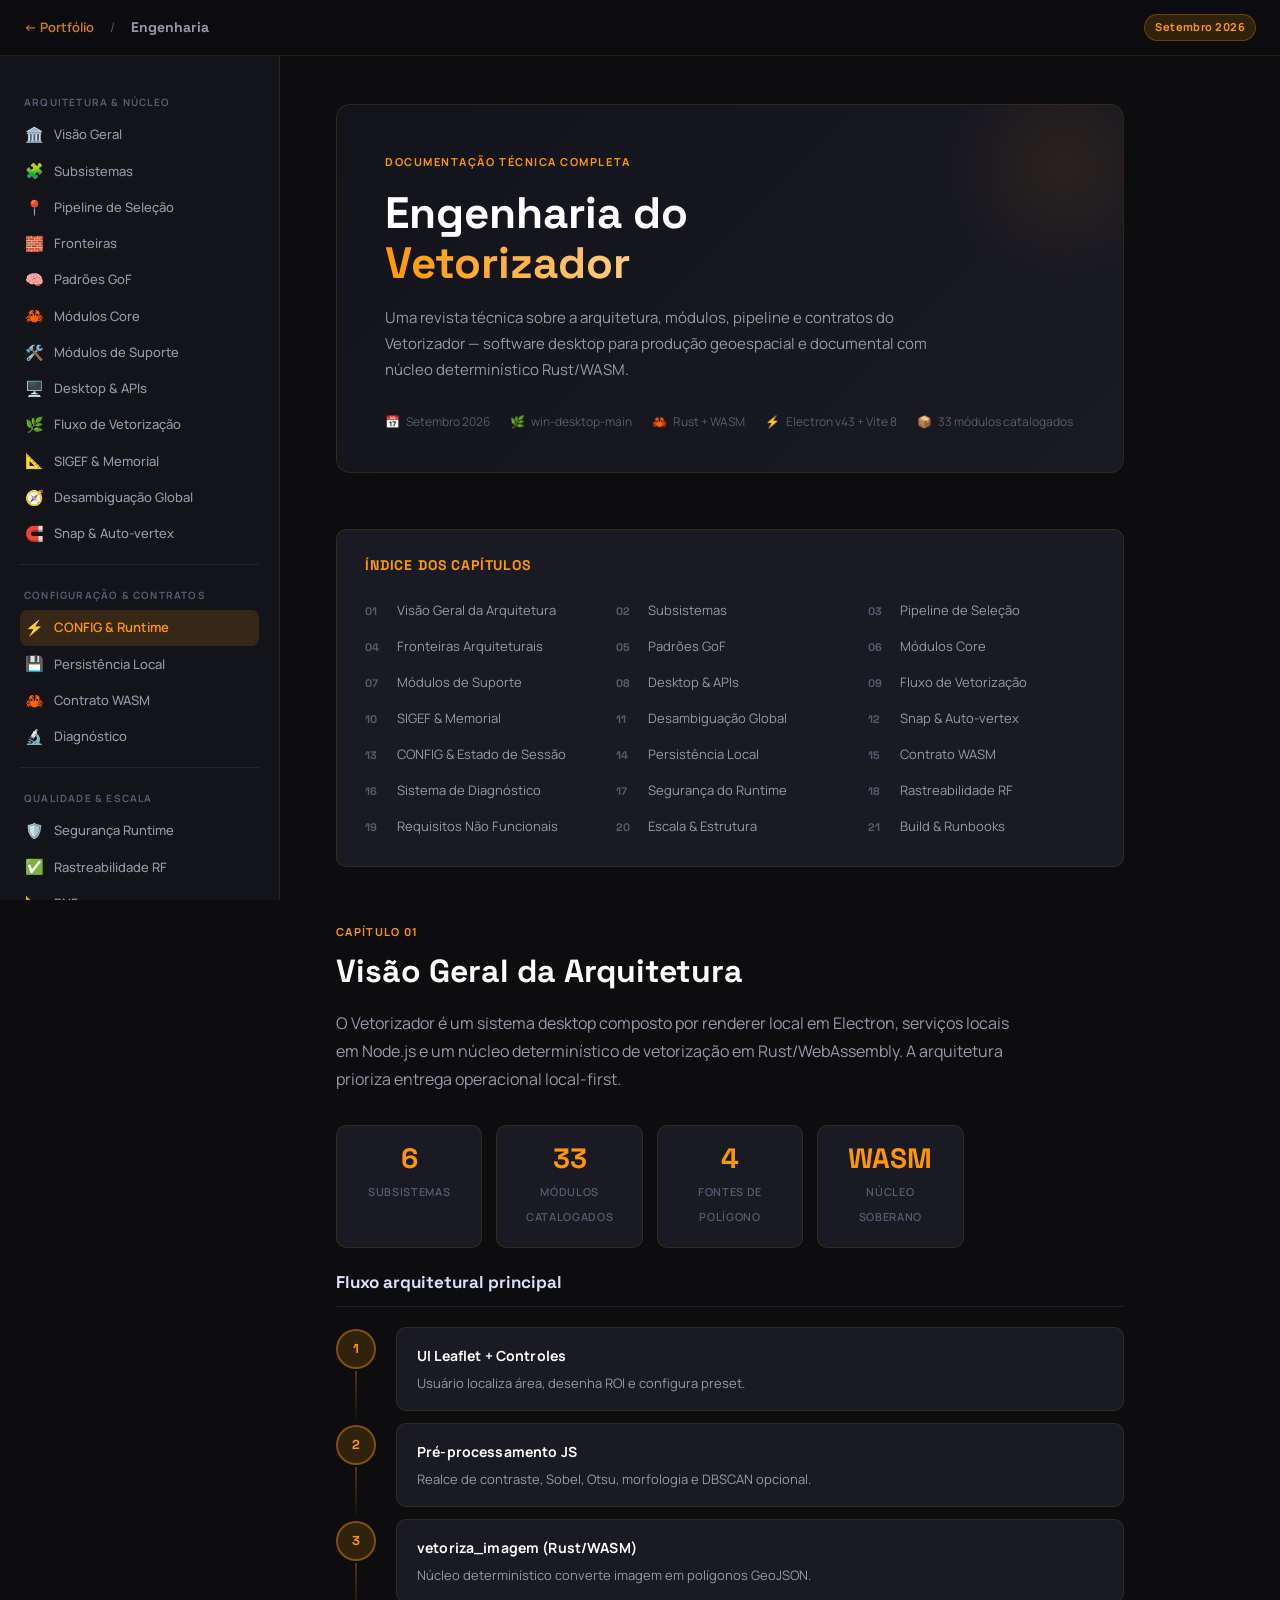
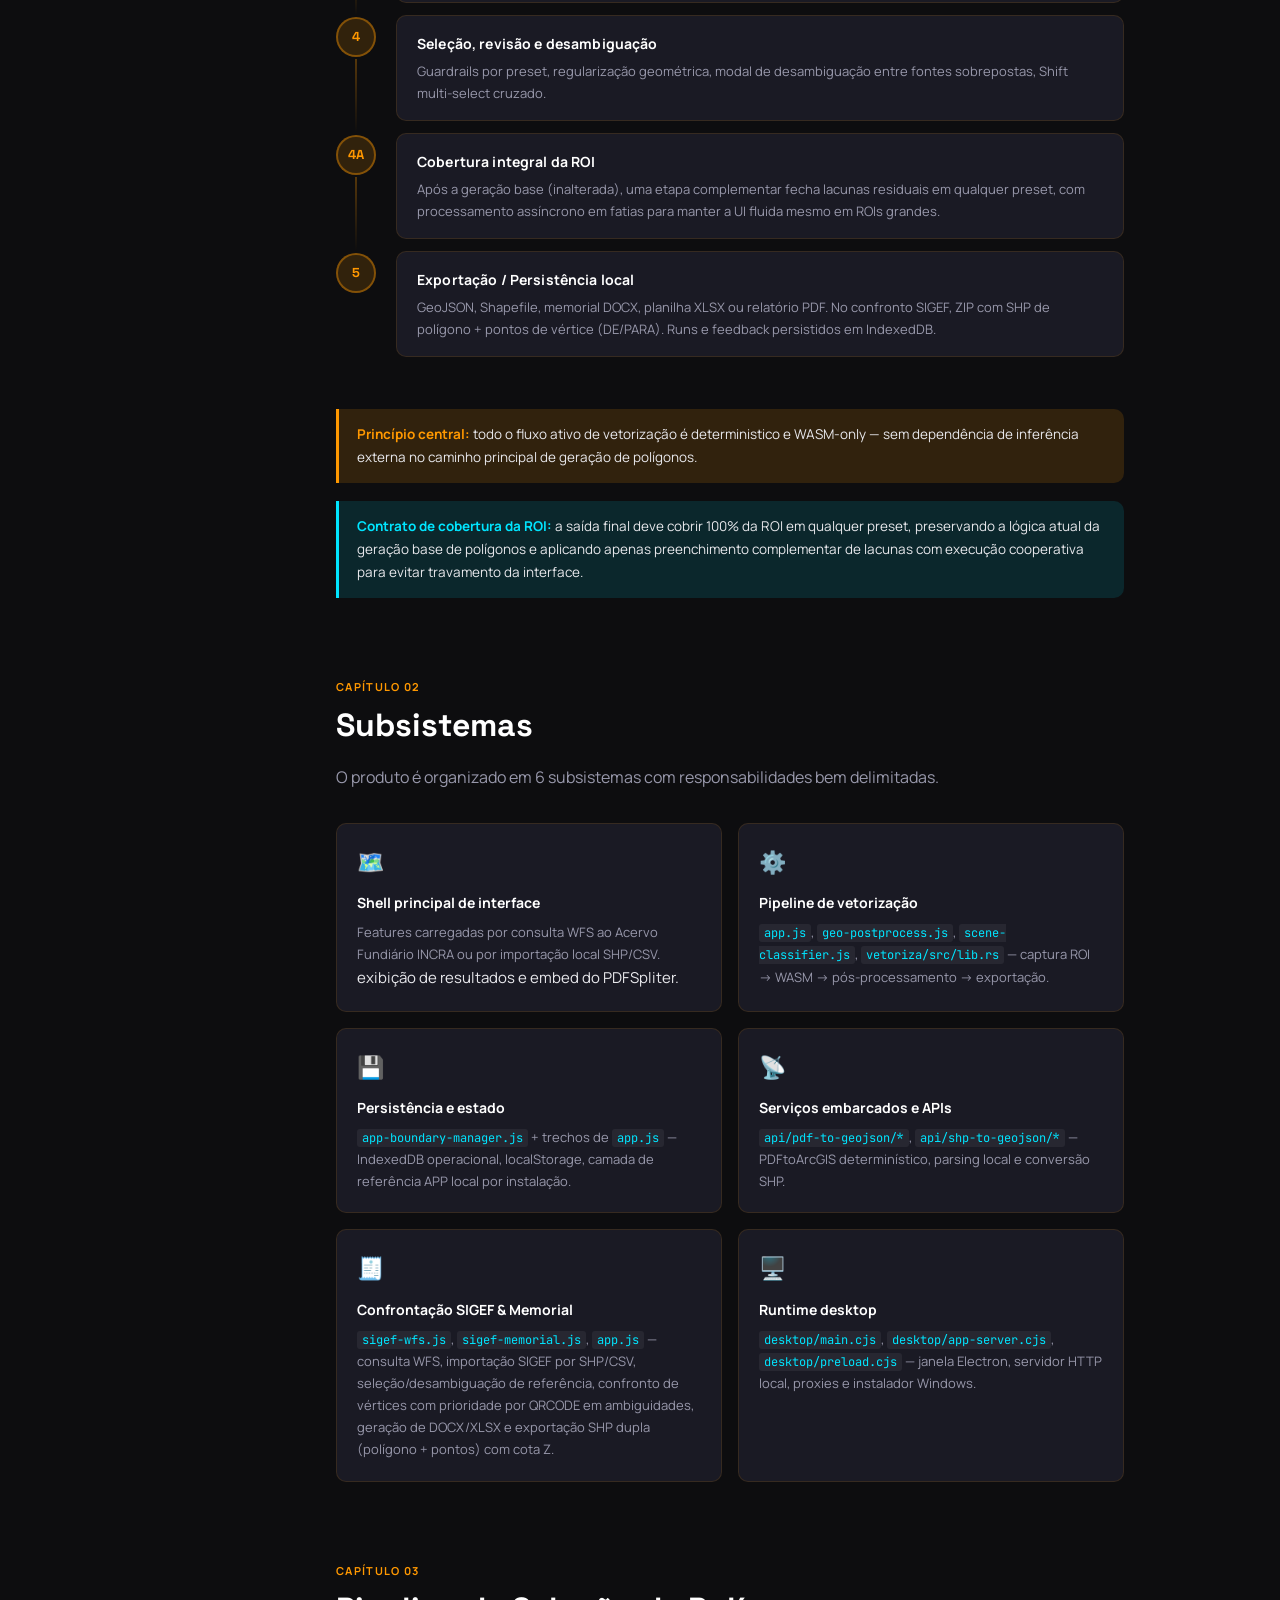
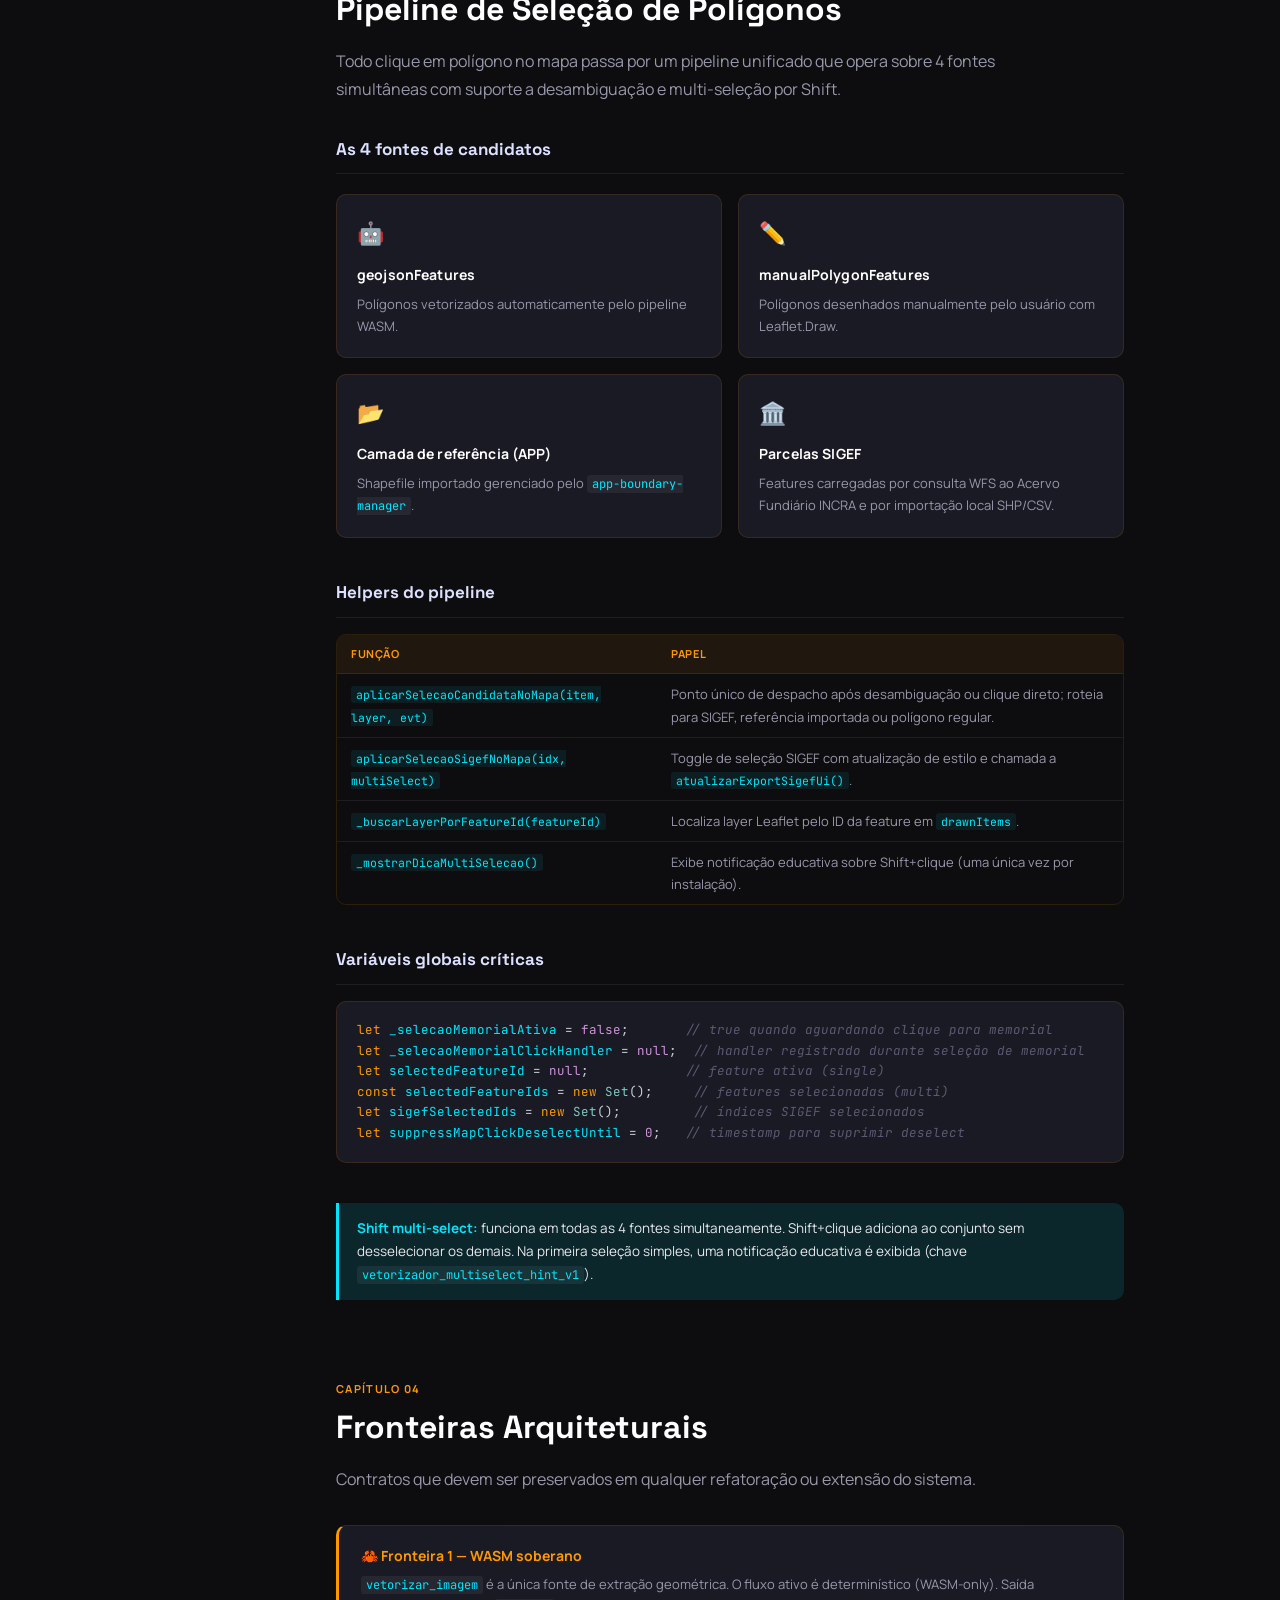
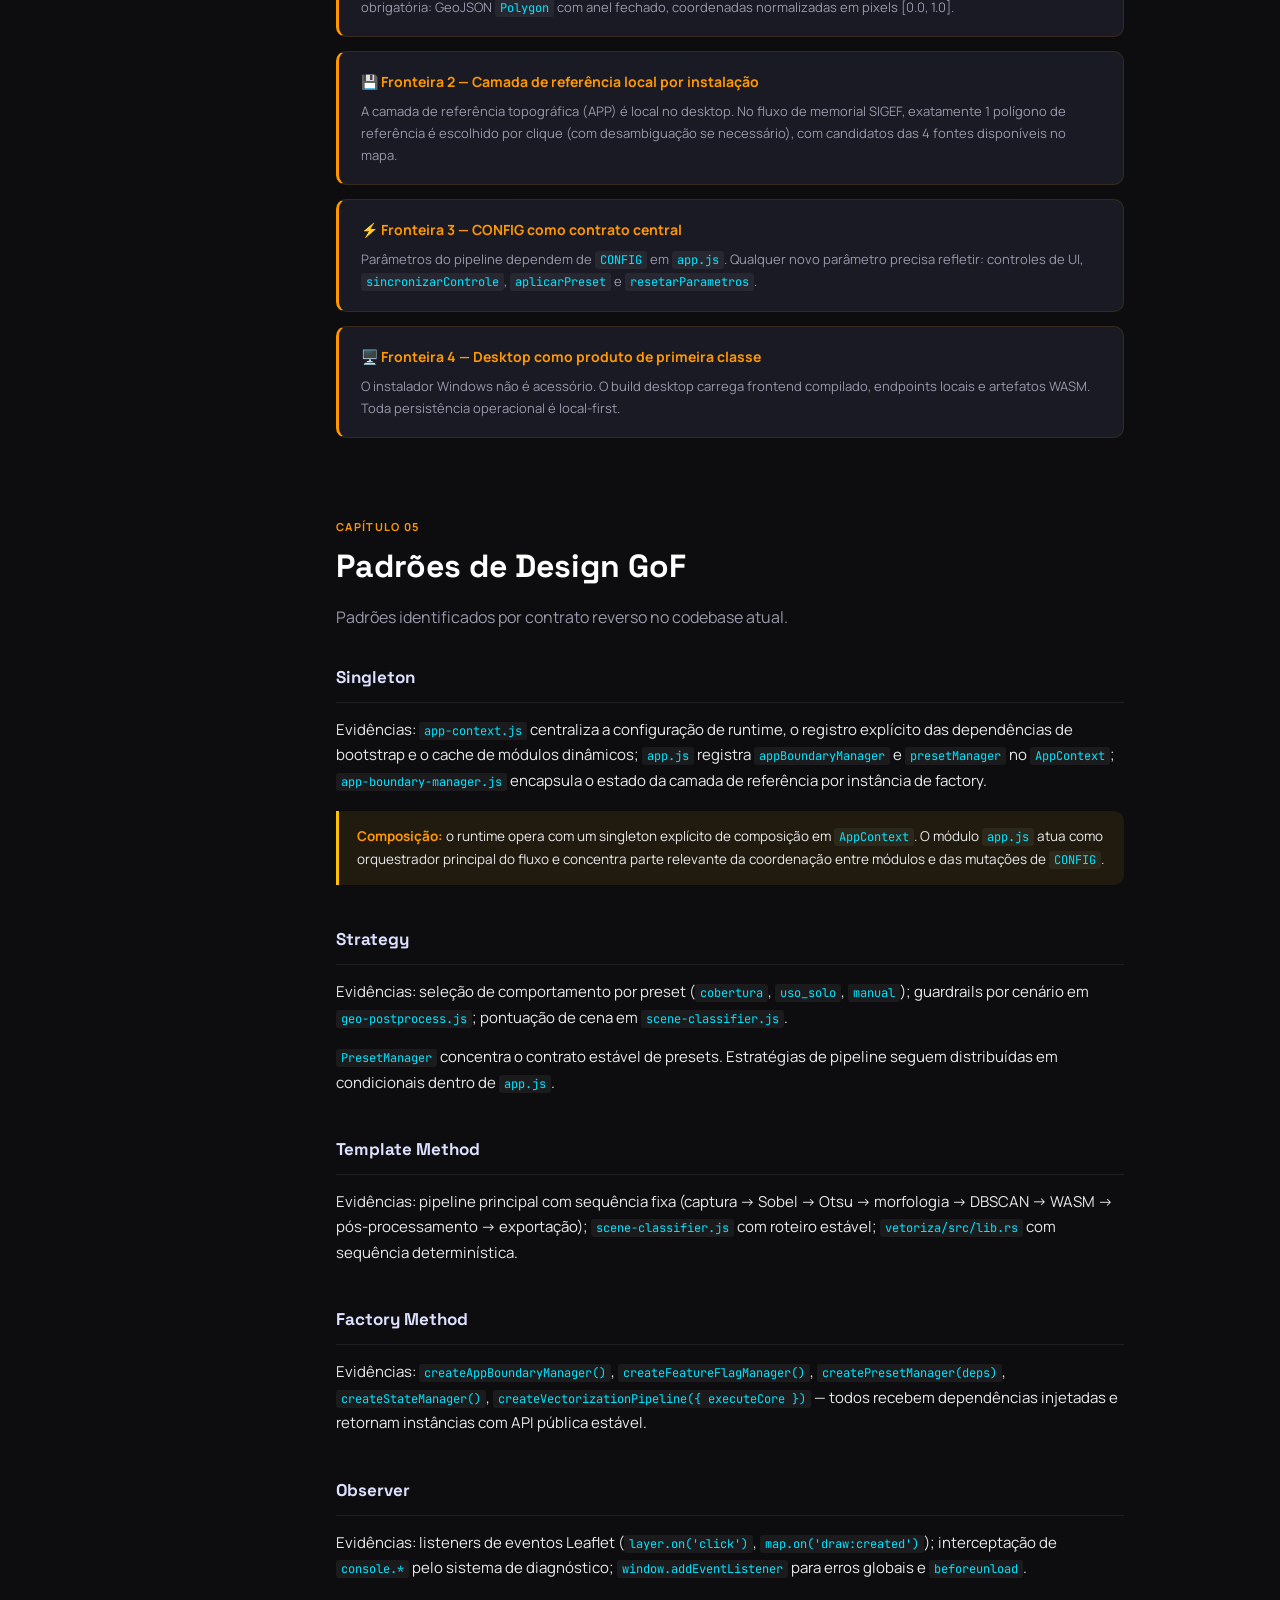
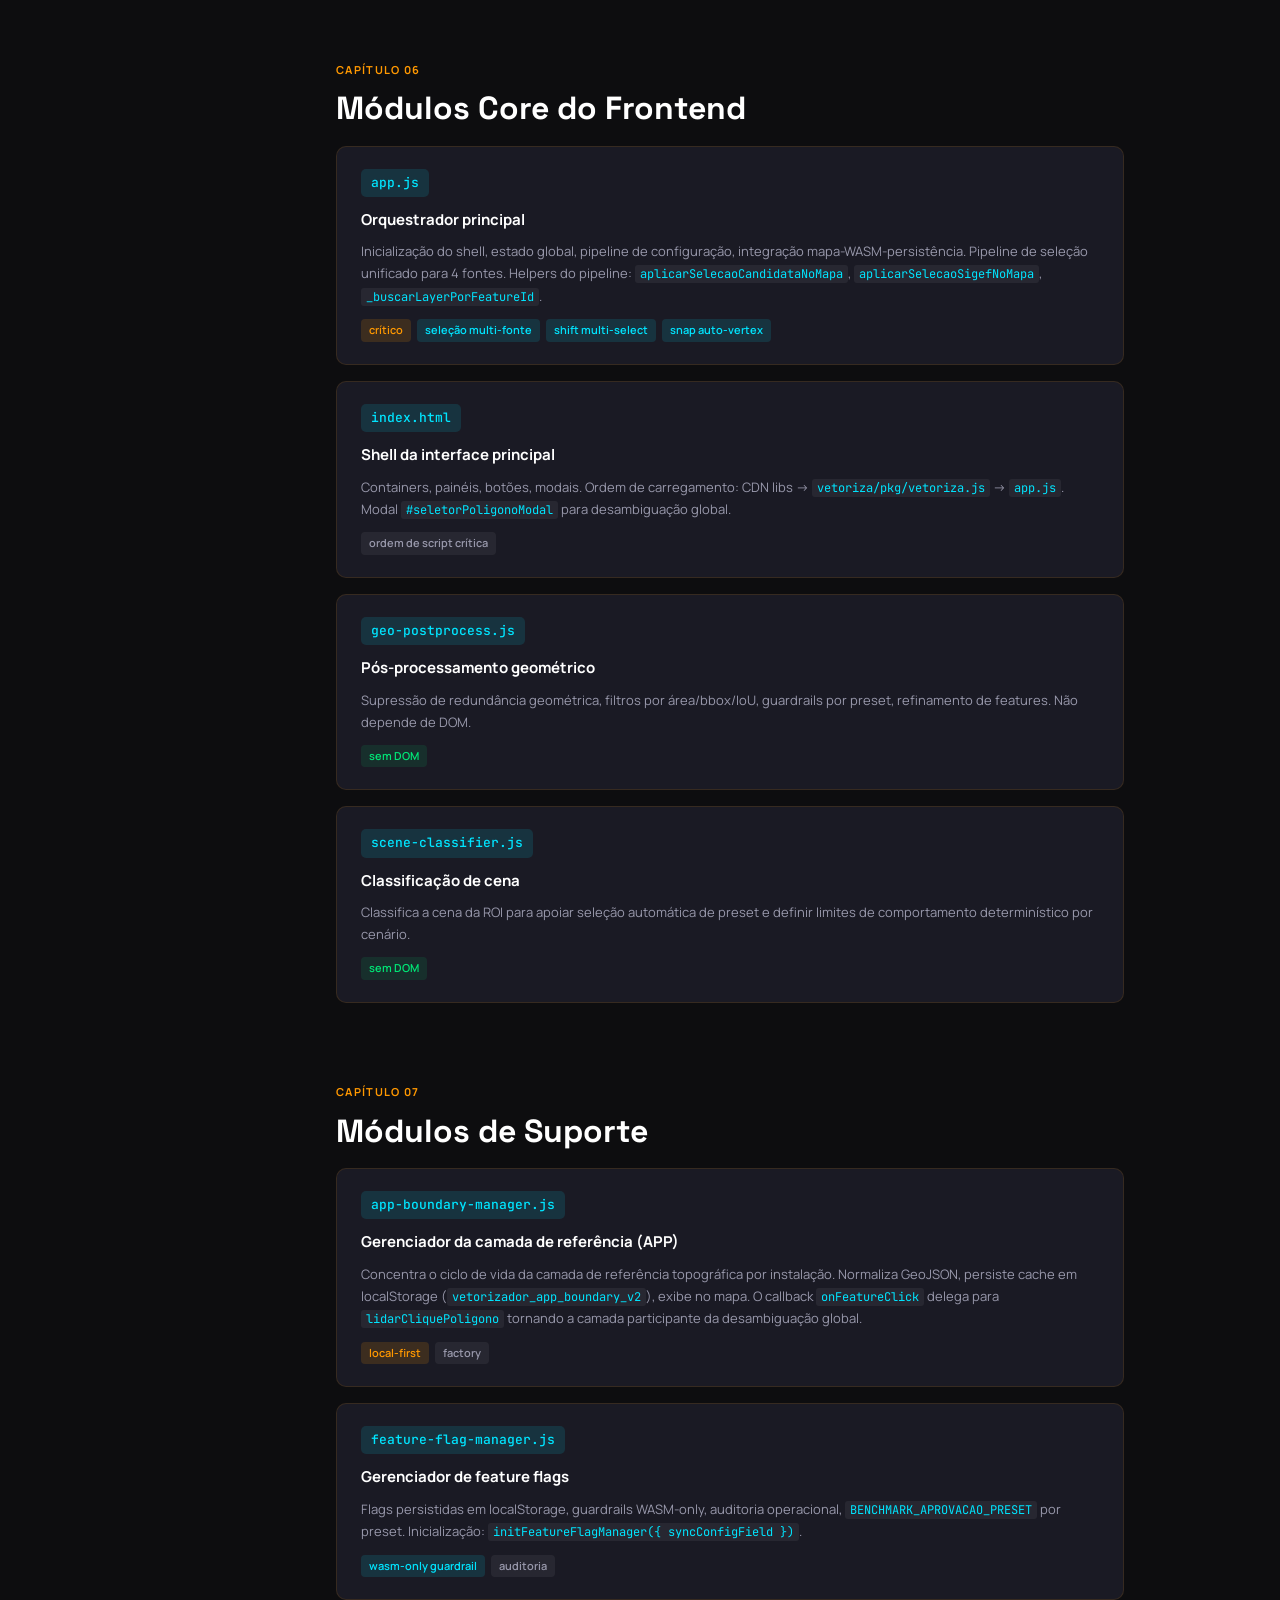
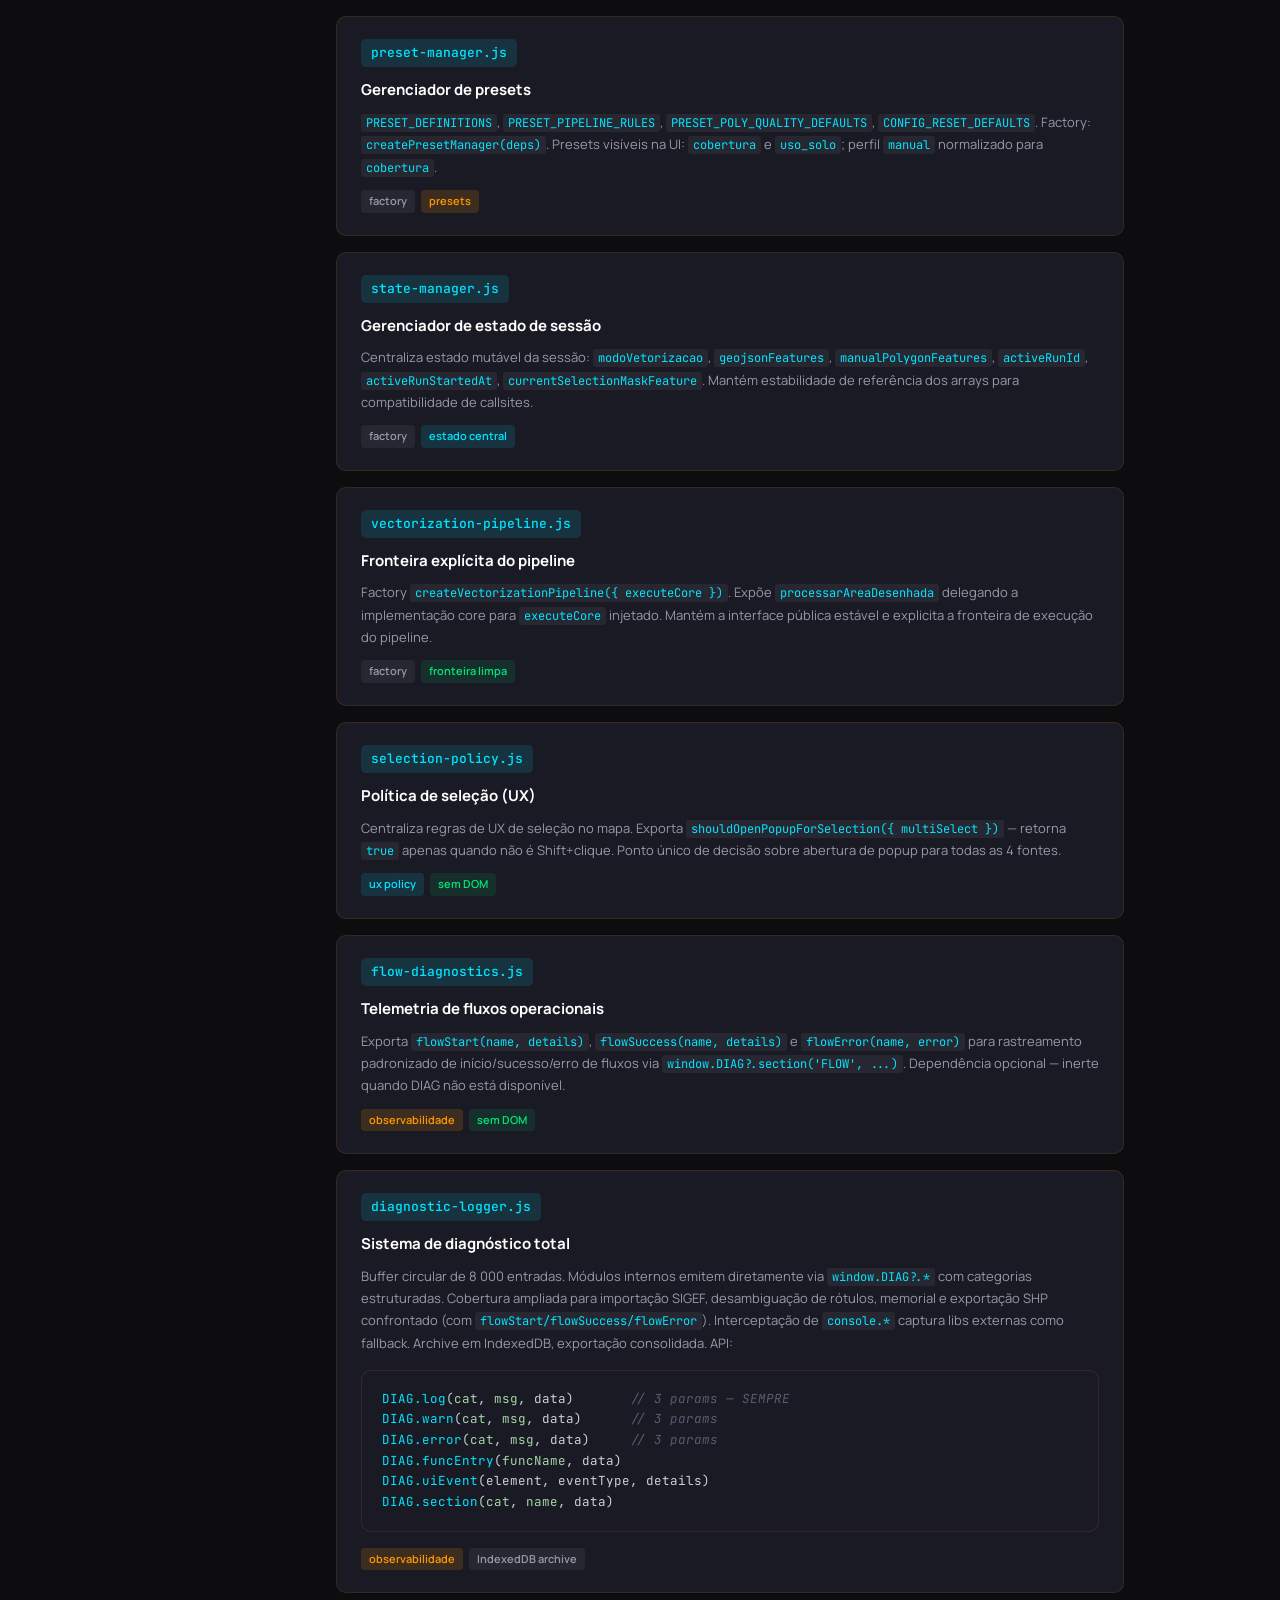
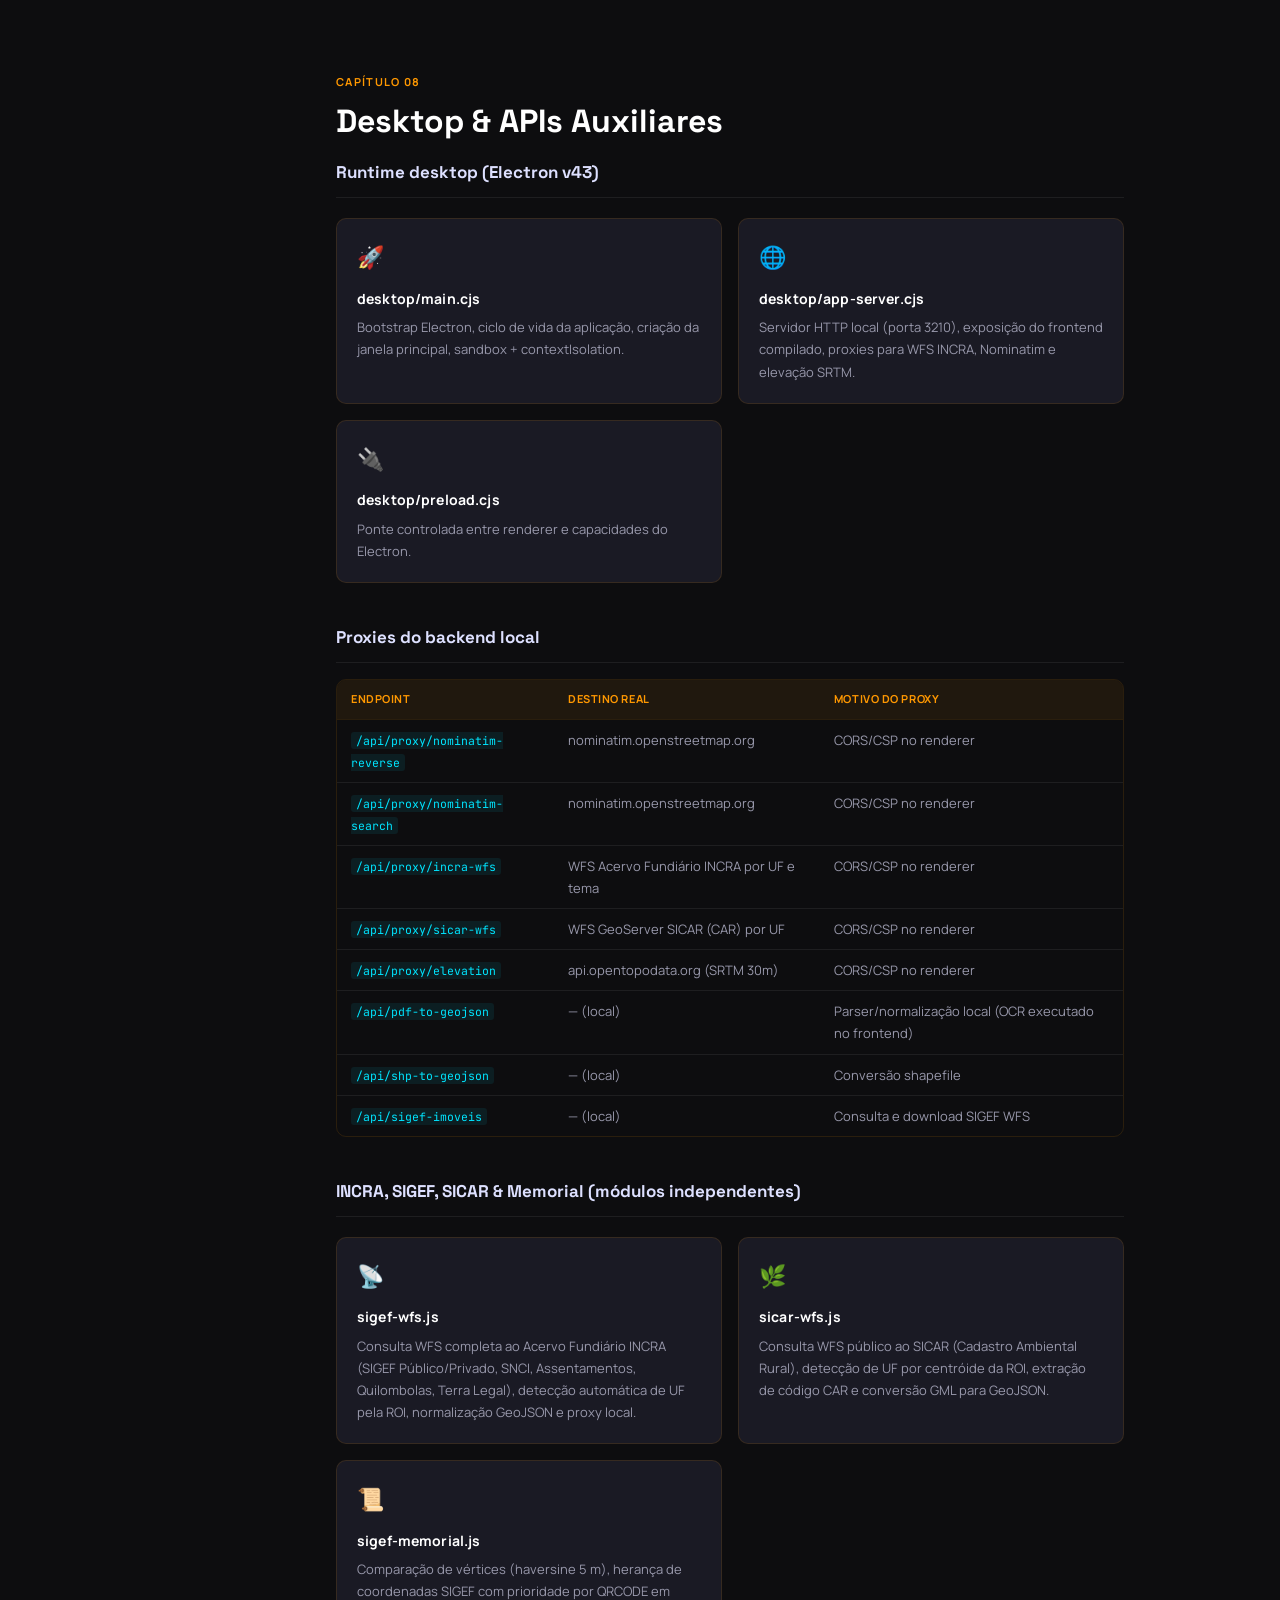
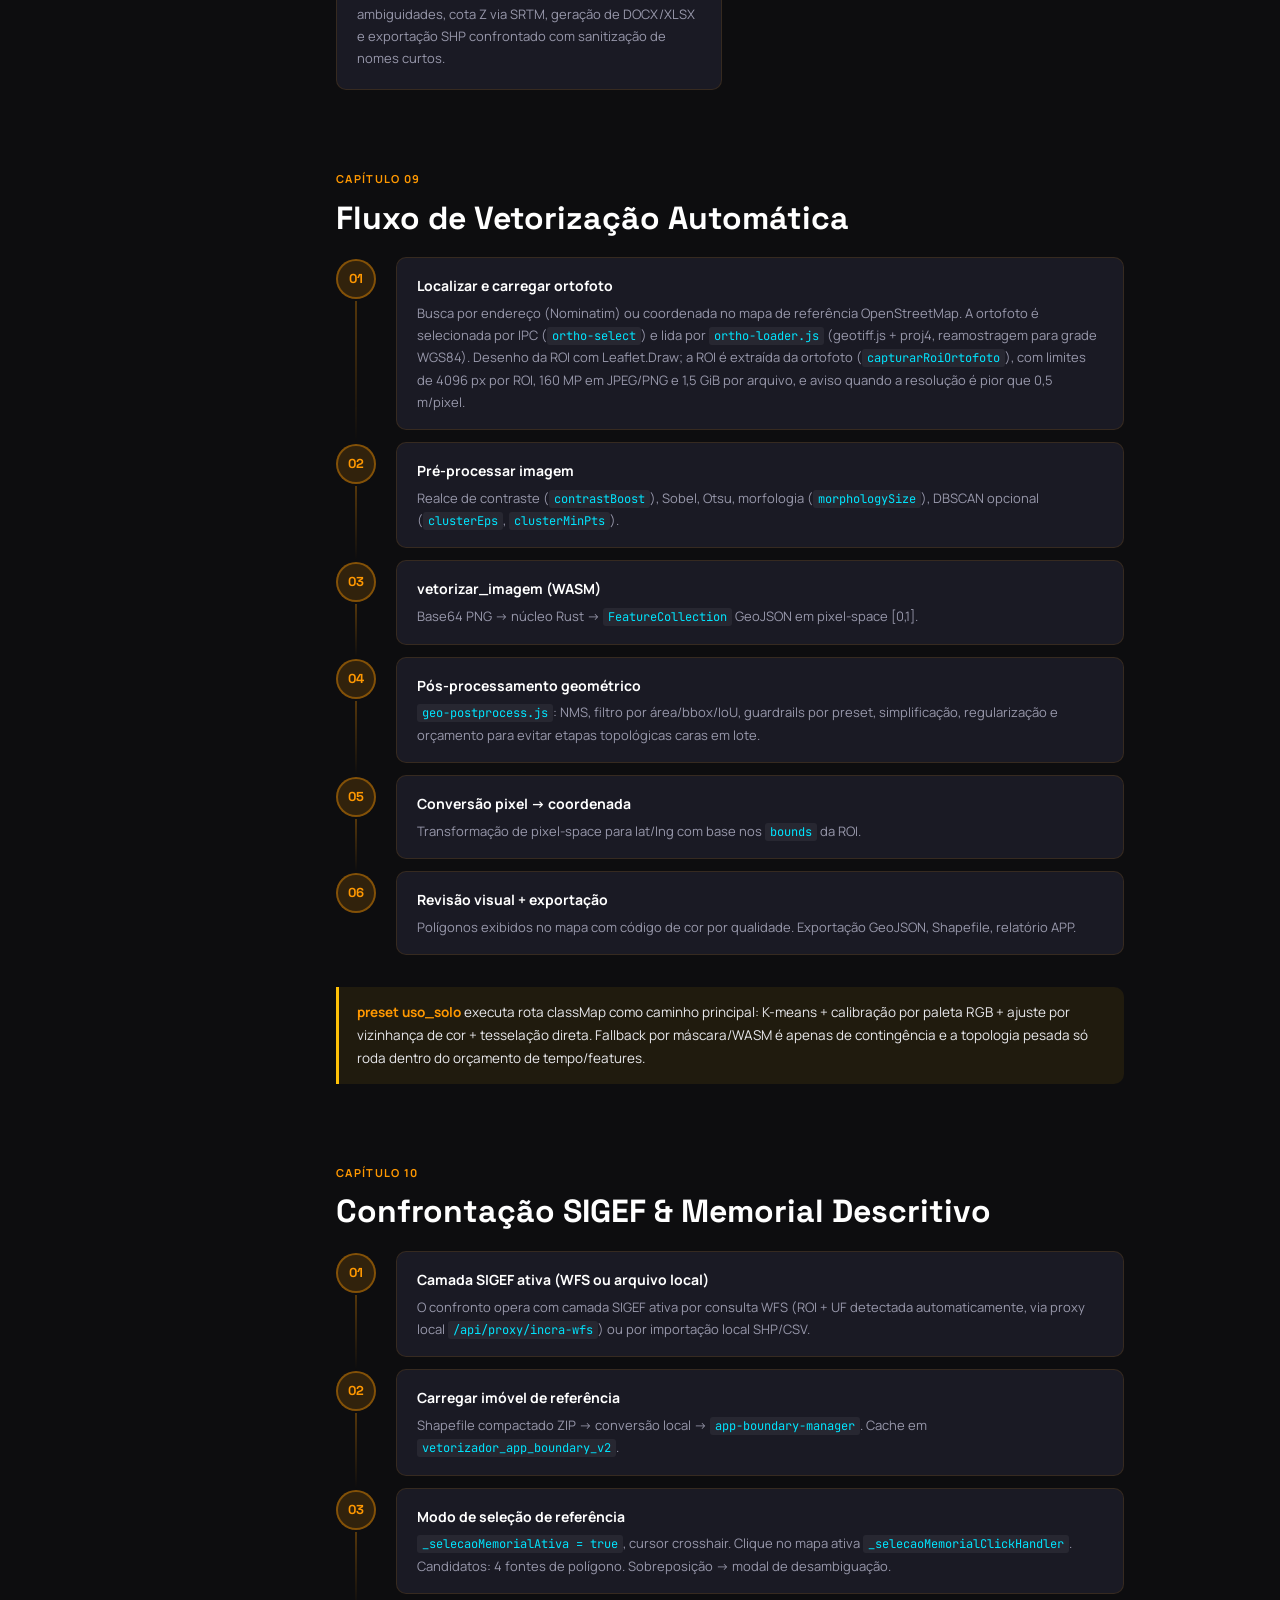
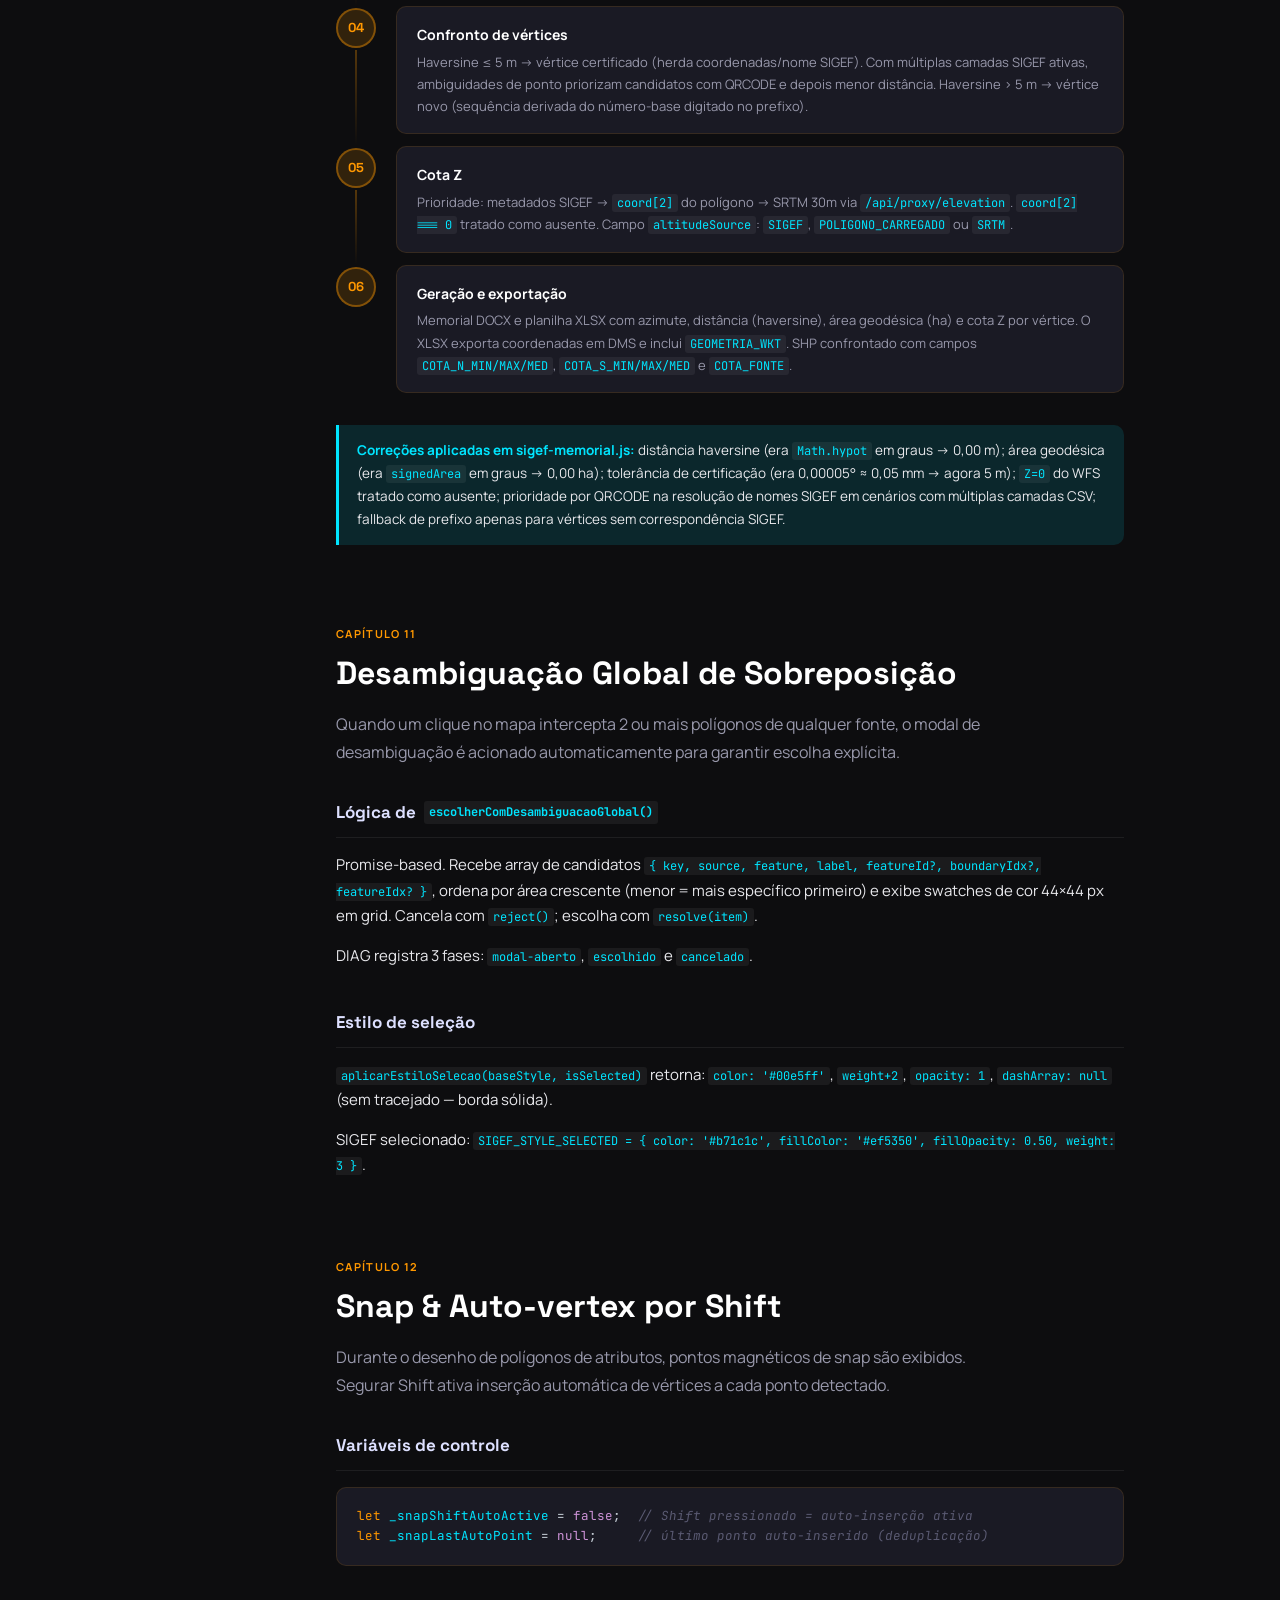
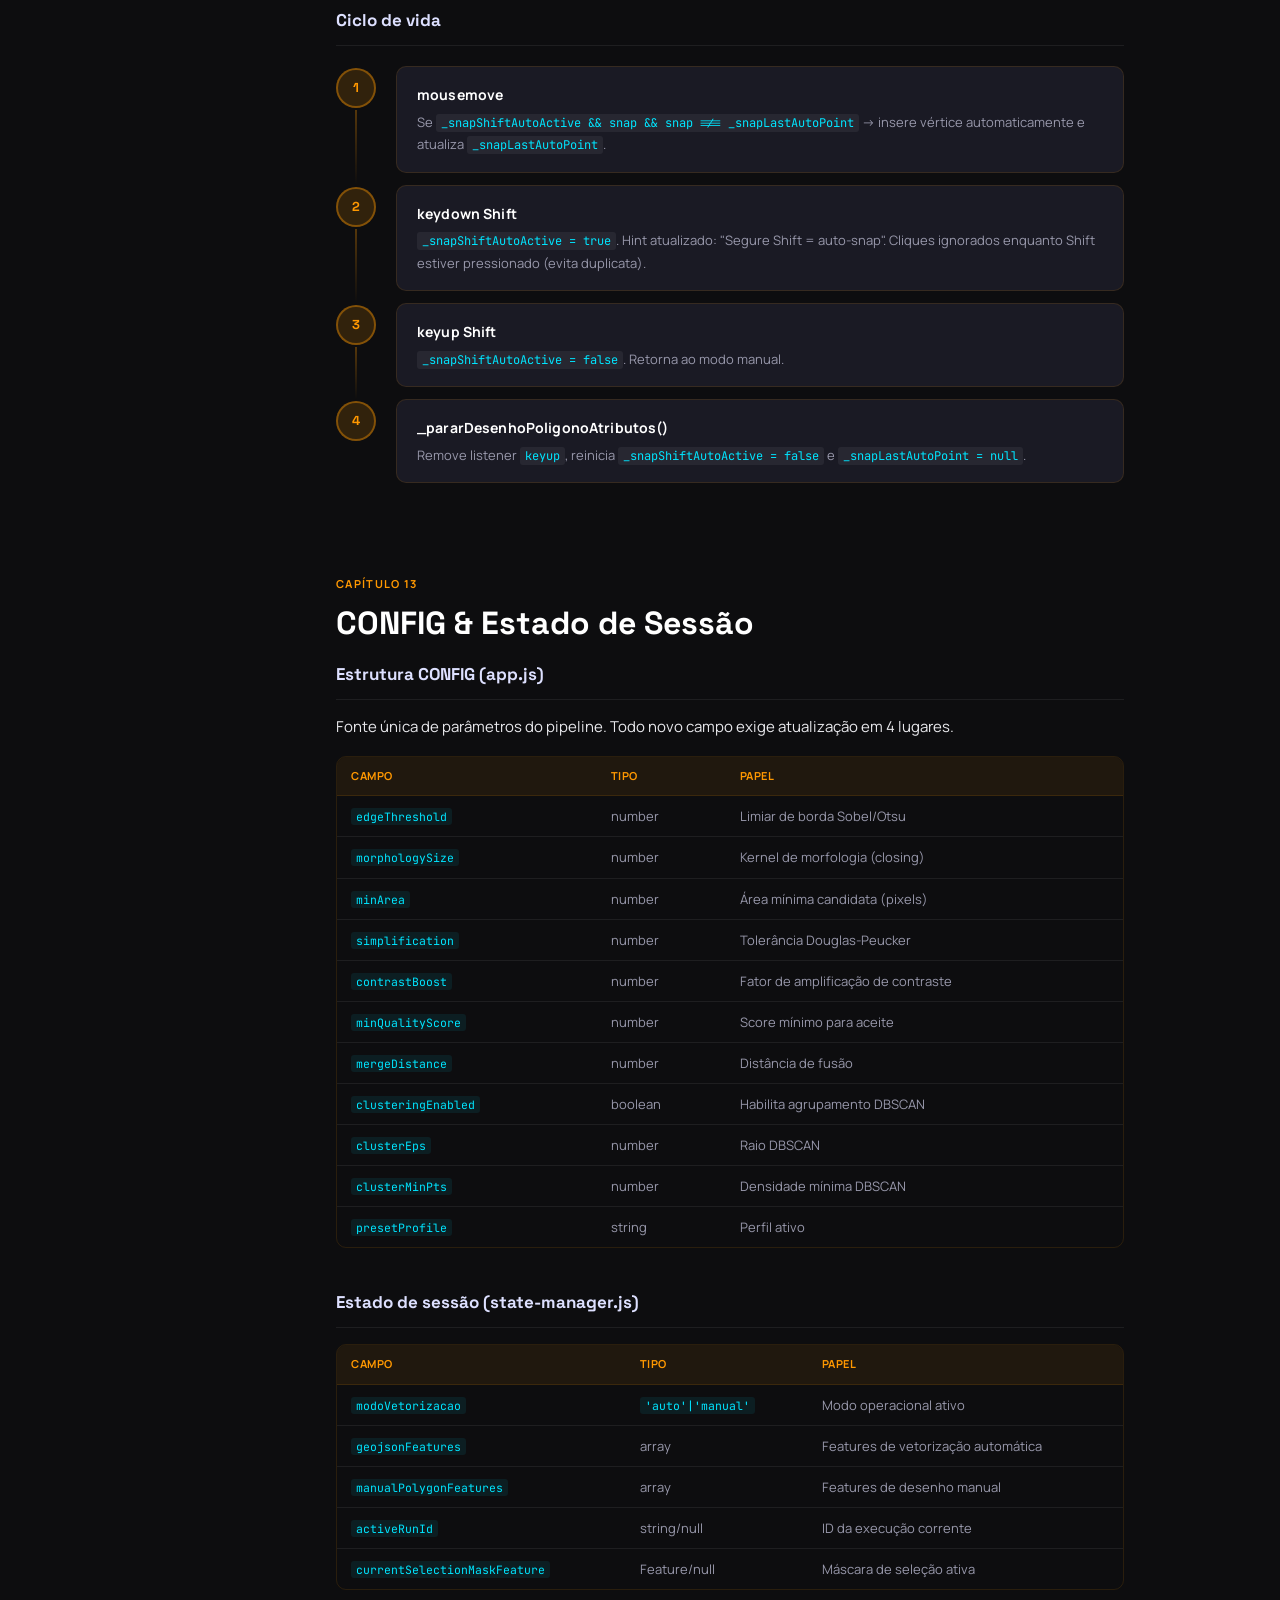
==== commit a20c866f: "Update" ====
--- a/engenharia/index.html
+++ b/engenharia/index.html
@@ -685,8 +685,8 @@
           <div class="pipeline-step">
             <div class="step-num">01</div>
             <div class="step-body">
-              <h4>Localizar e capturar</h4>
-              <p>Busca por endereço (Nominatim) ou coordenada. Desenho da ROI com Leaflet.Draw.</p>
+              <h4>Localizar e carregar ortofoto</h4>
+              <p>Busca por endereço (Nominatim) ou coordenada no mapa de referência OpenStreetMap. A ortofoto é selecionada por IPC (<code>ortho-select</code>) e lida por <code>ortho-loader.js</code> (geotiff.js + proj4, reamostragem para grade WGS84). Desenho da ROI com Leaflet.Draw; a ROI é extraída da ortofoto (<code>capturarRoiOrtofoto</code>), com limites de 4096 px por ROI, 160 MP em JPEG/PNG e 1,5 GiB por arquivo, e aviso quando a resolução é pior que 0,5 m/pixel.</p>
             </div>
           </div>
           <div class="pipeline-step">
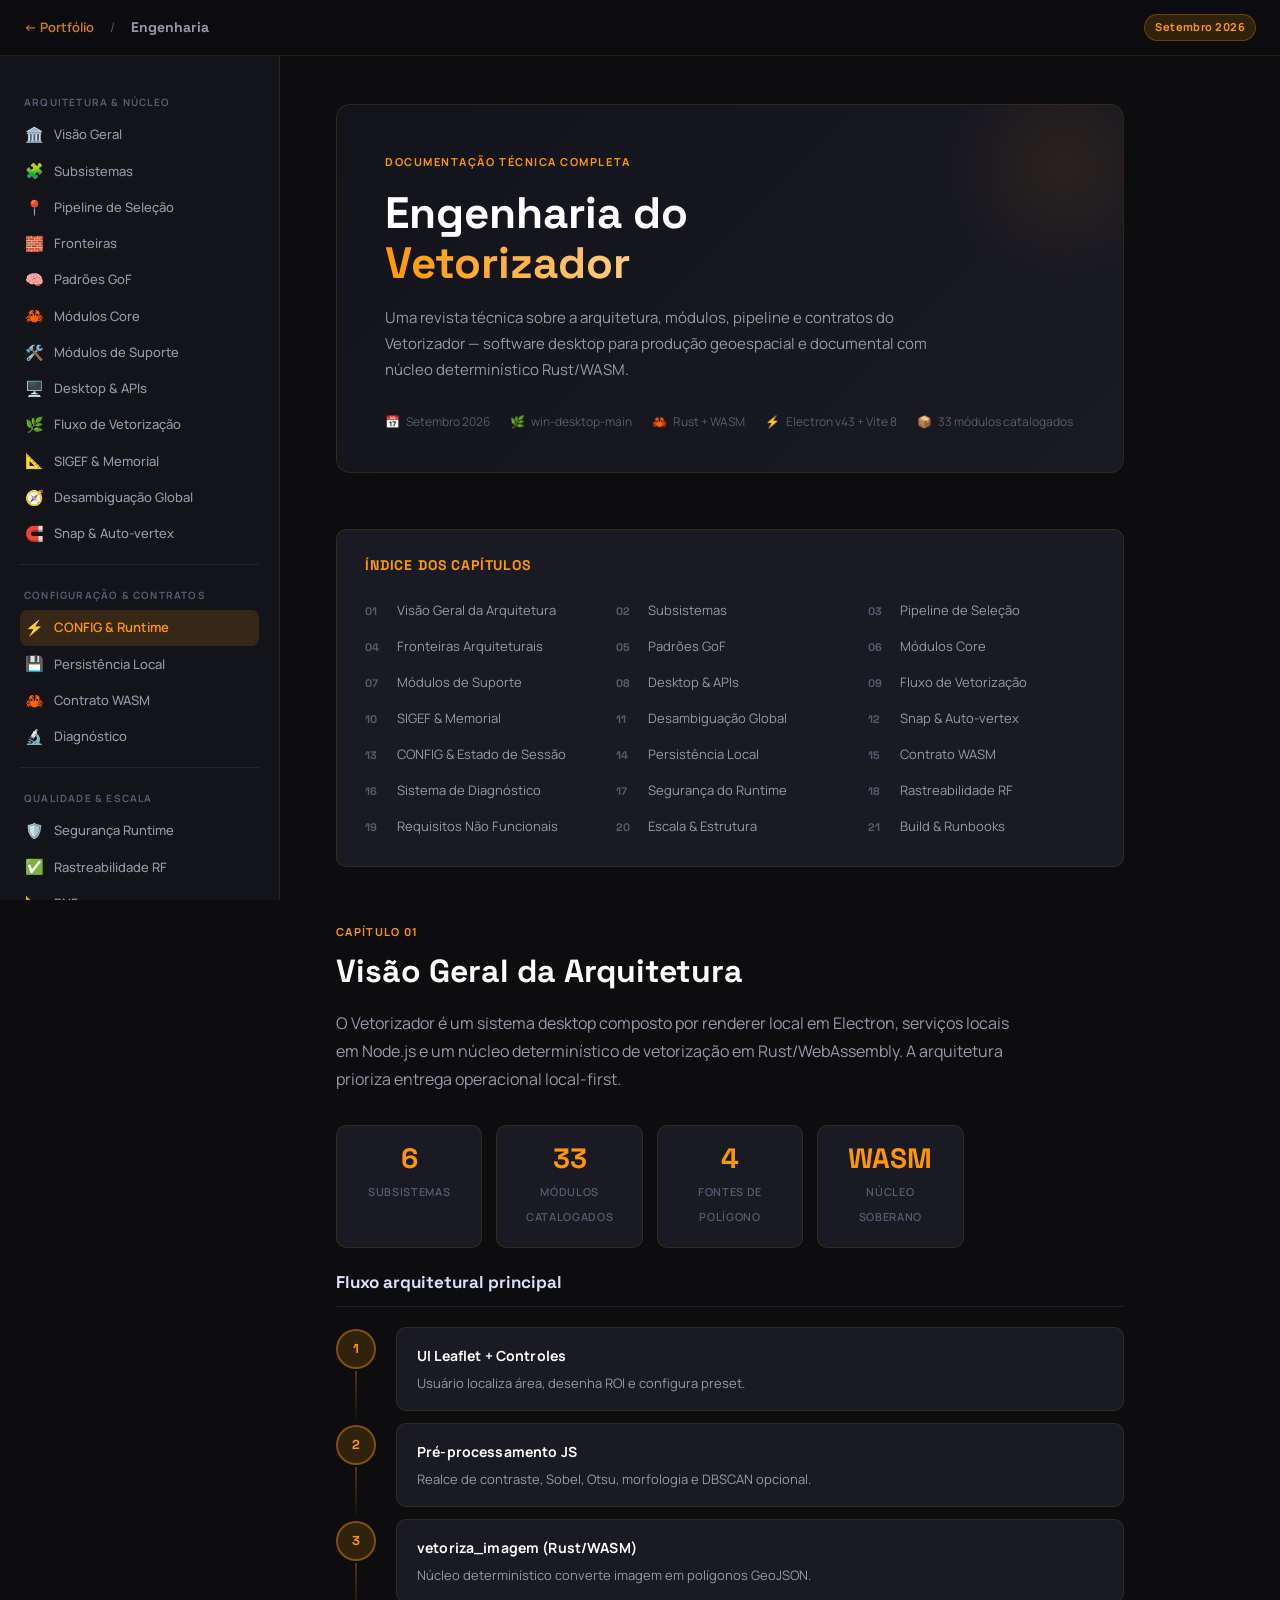
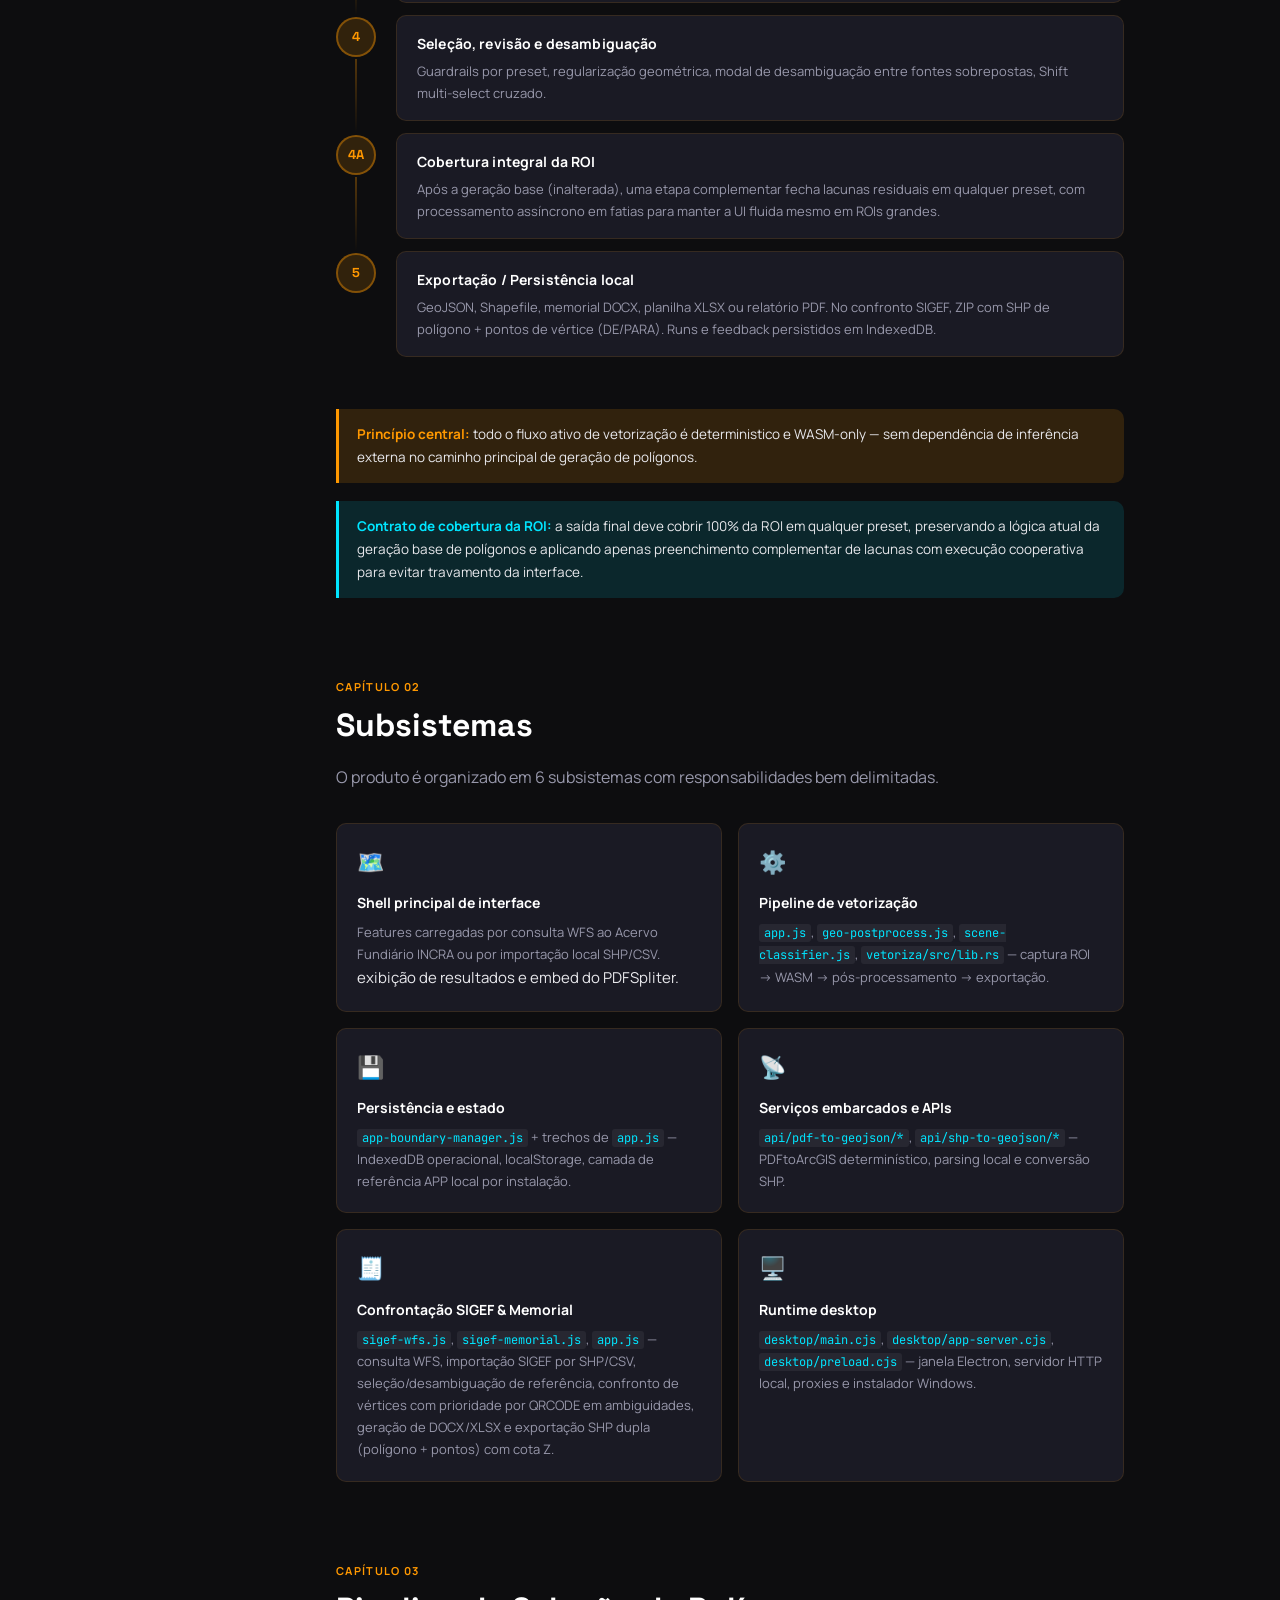
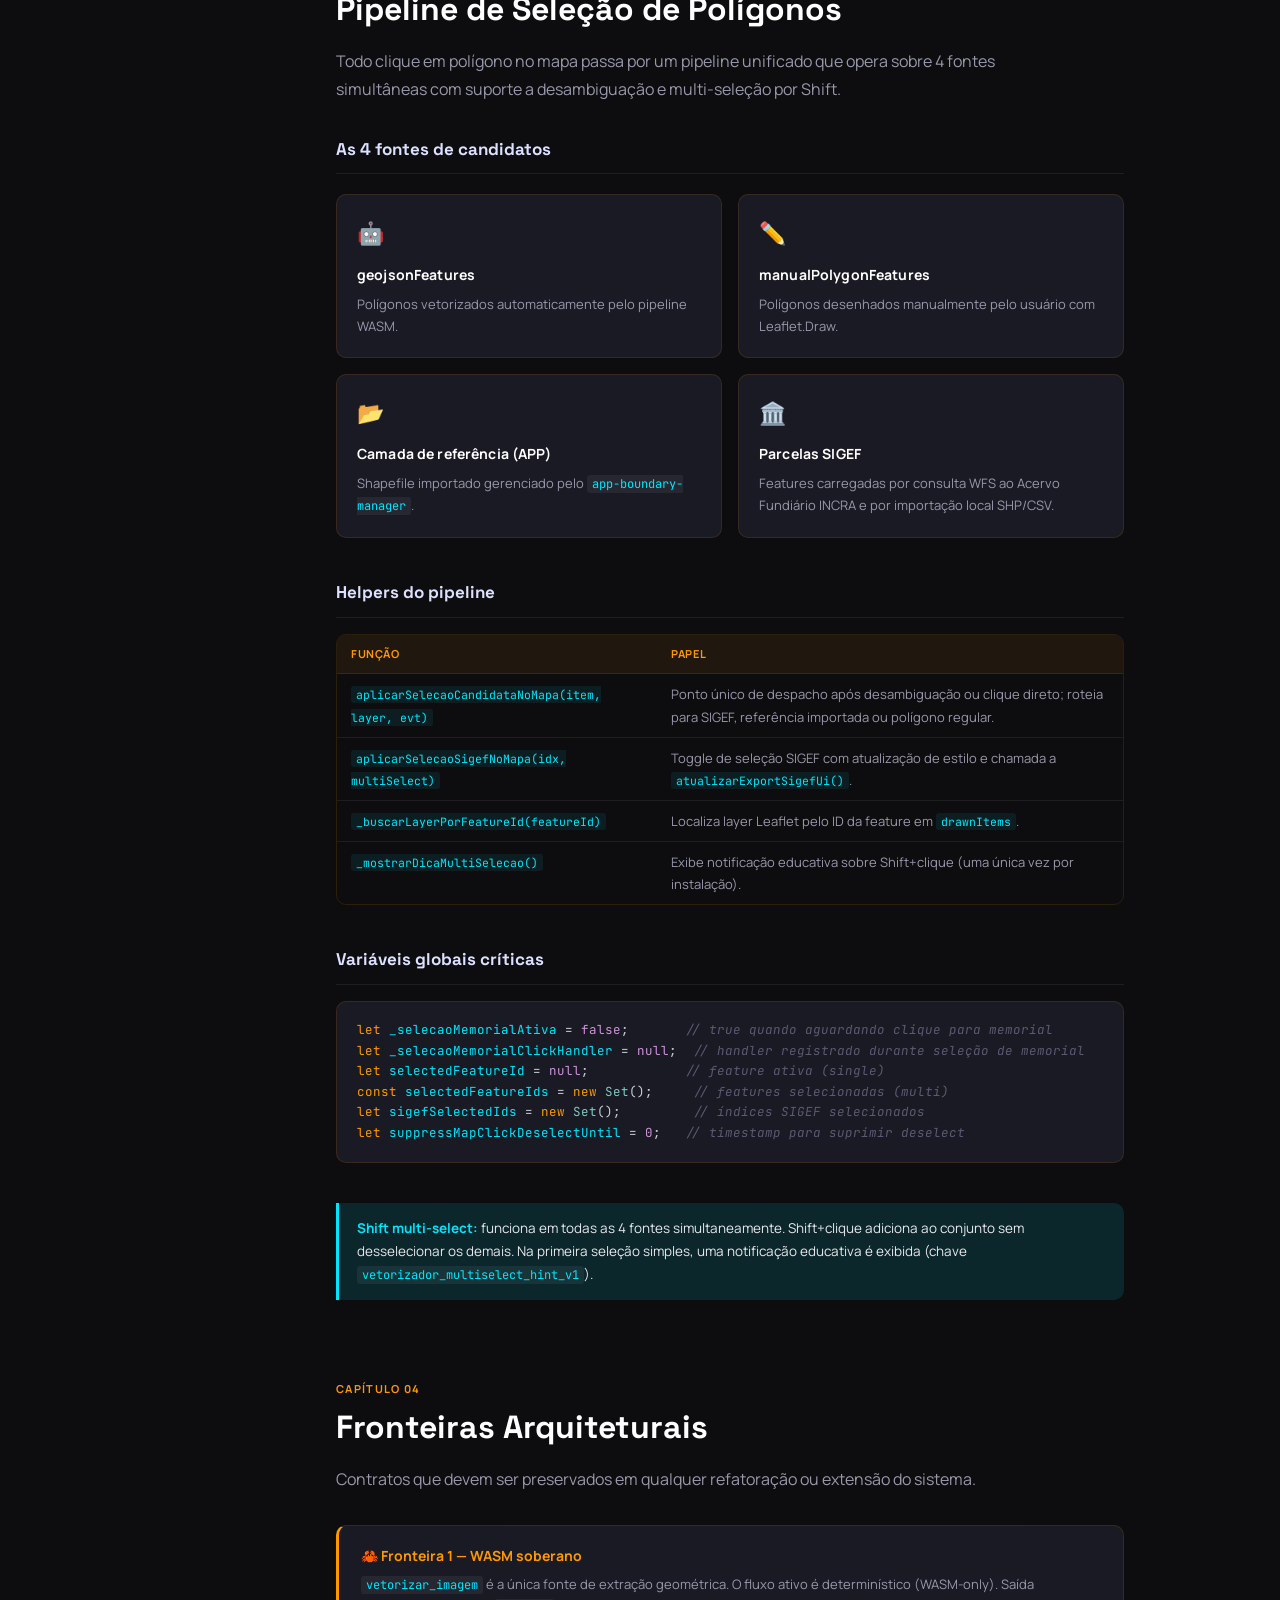
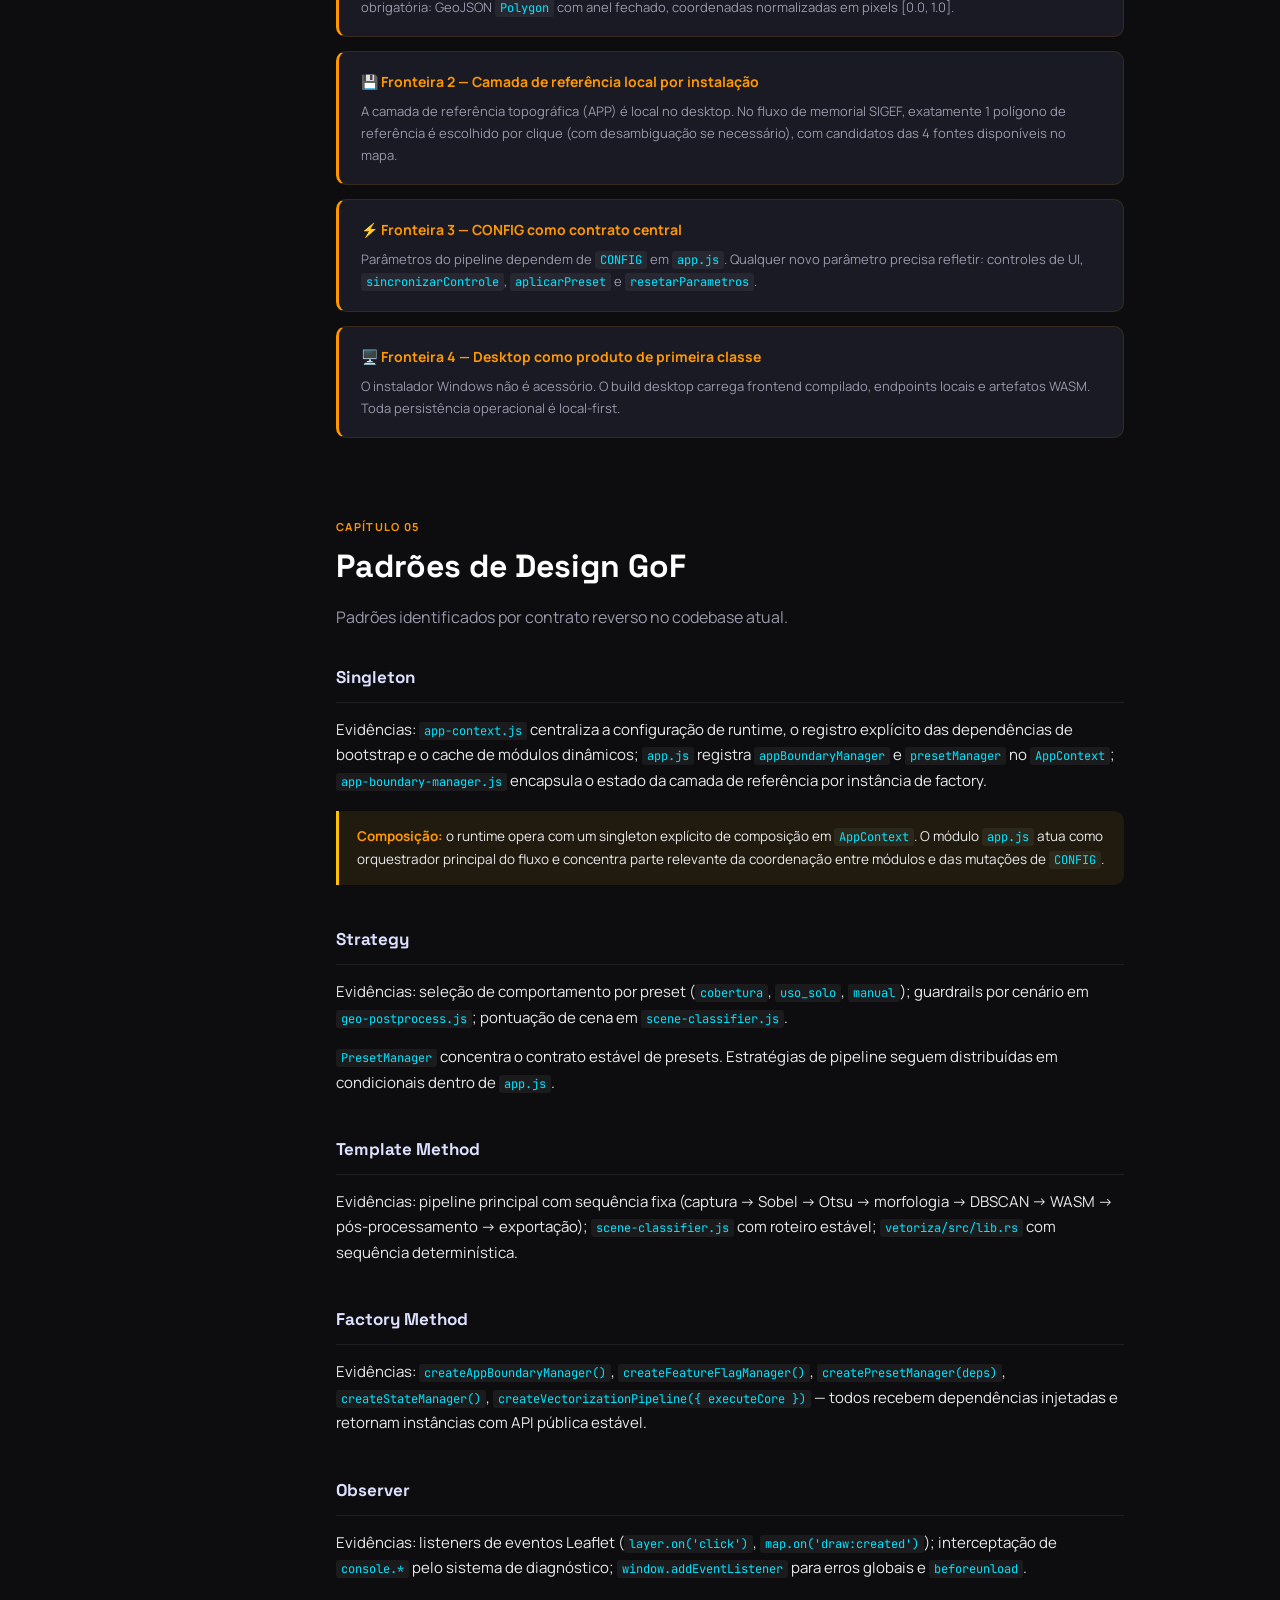
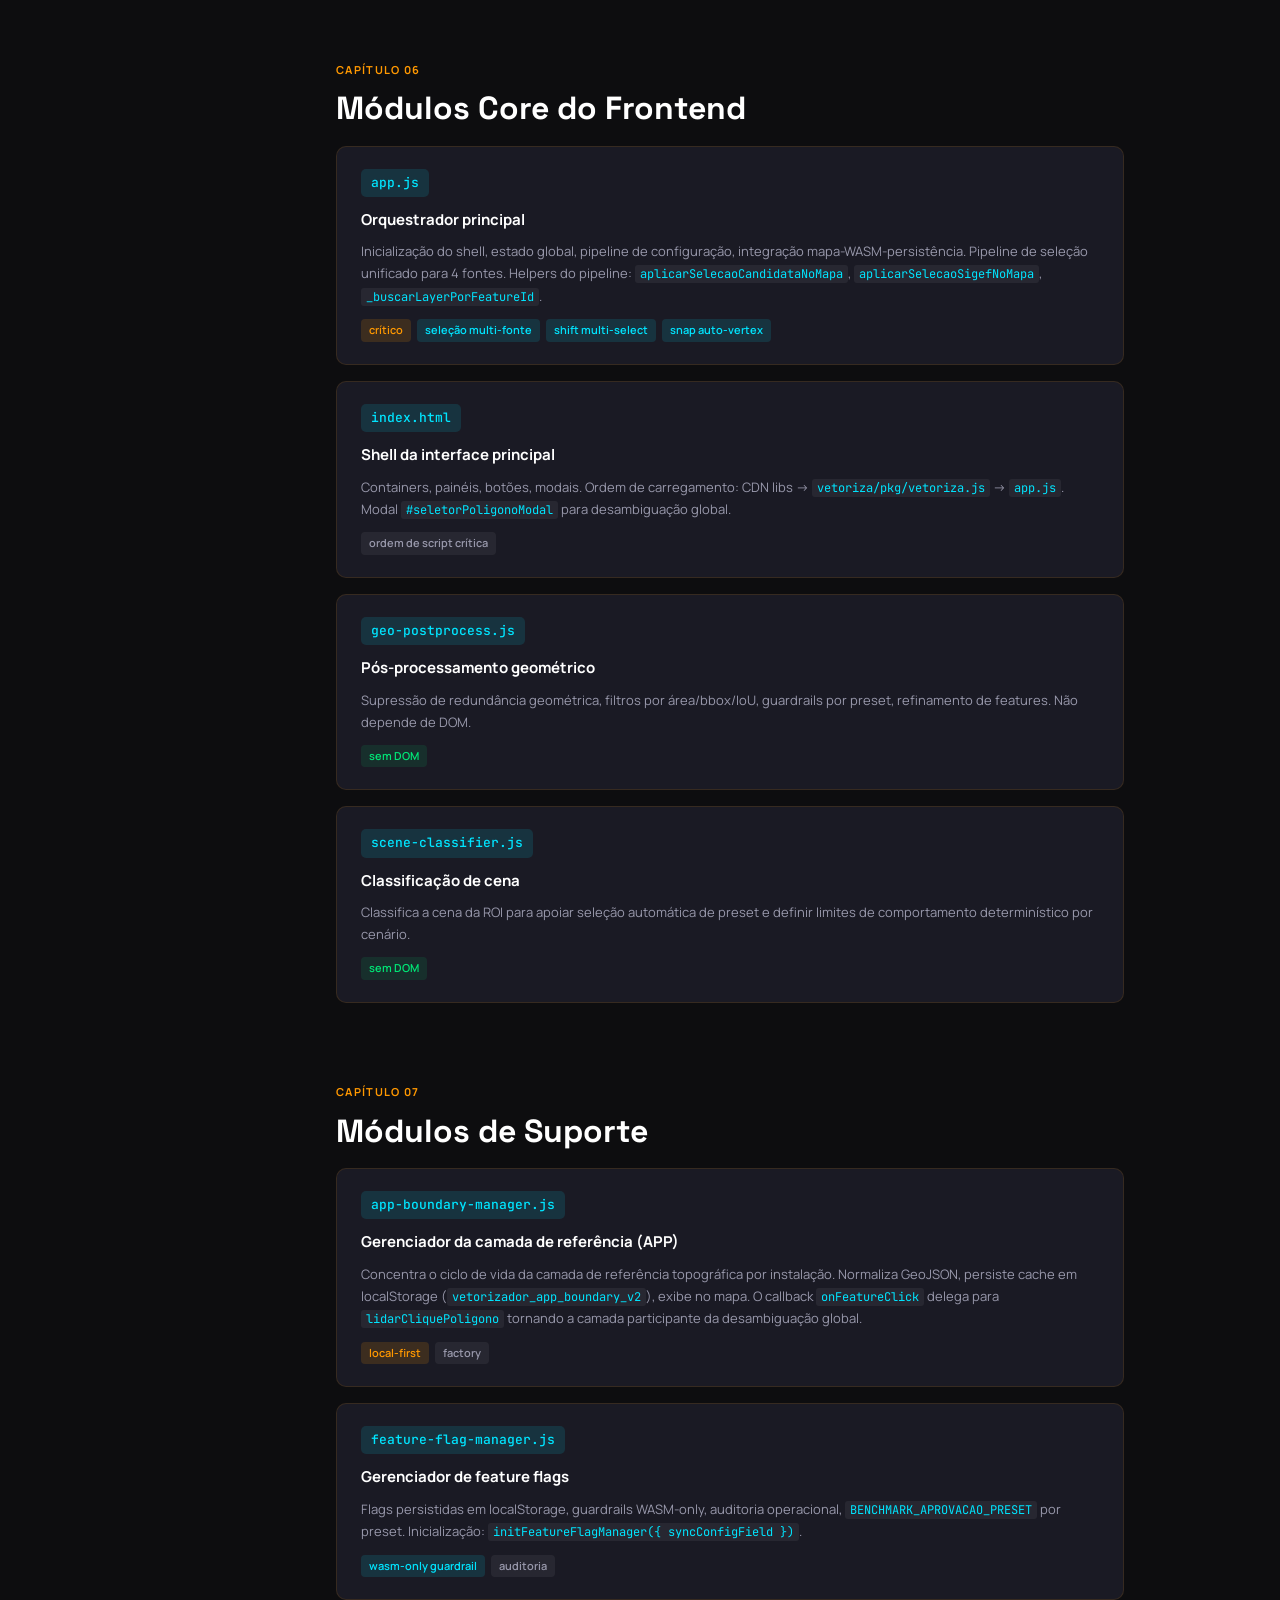
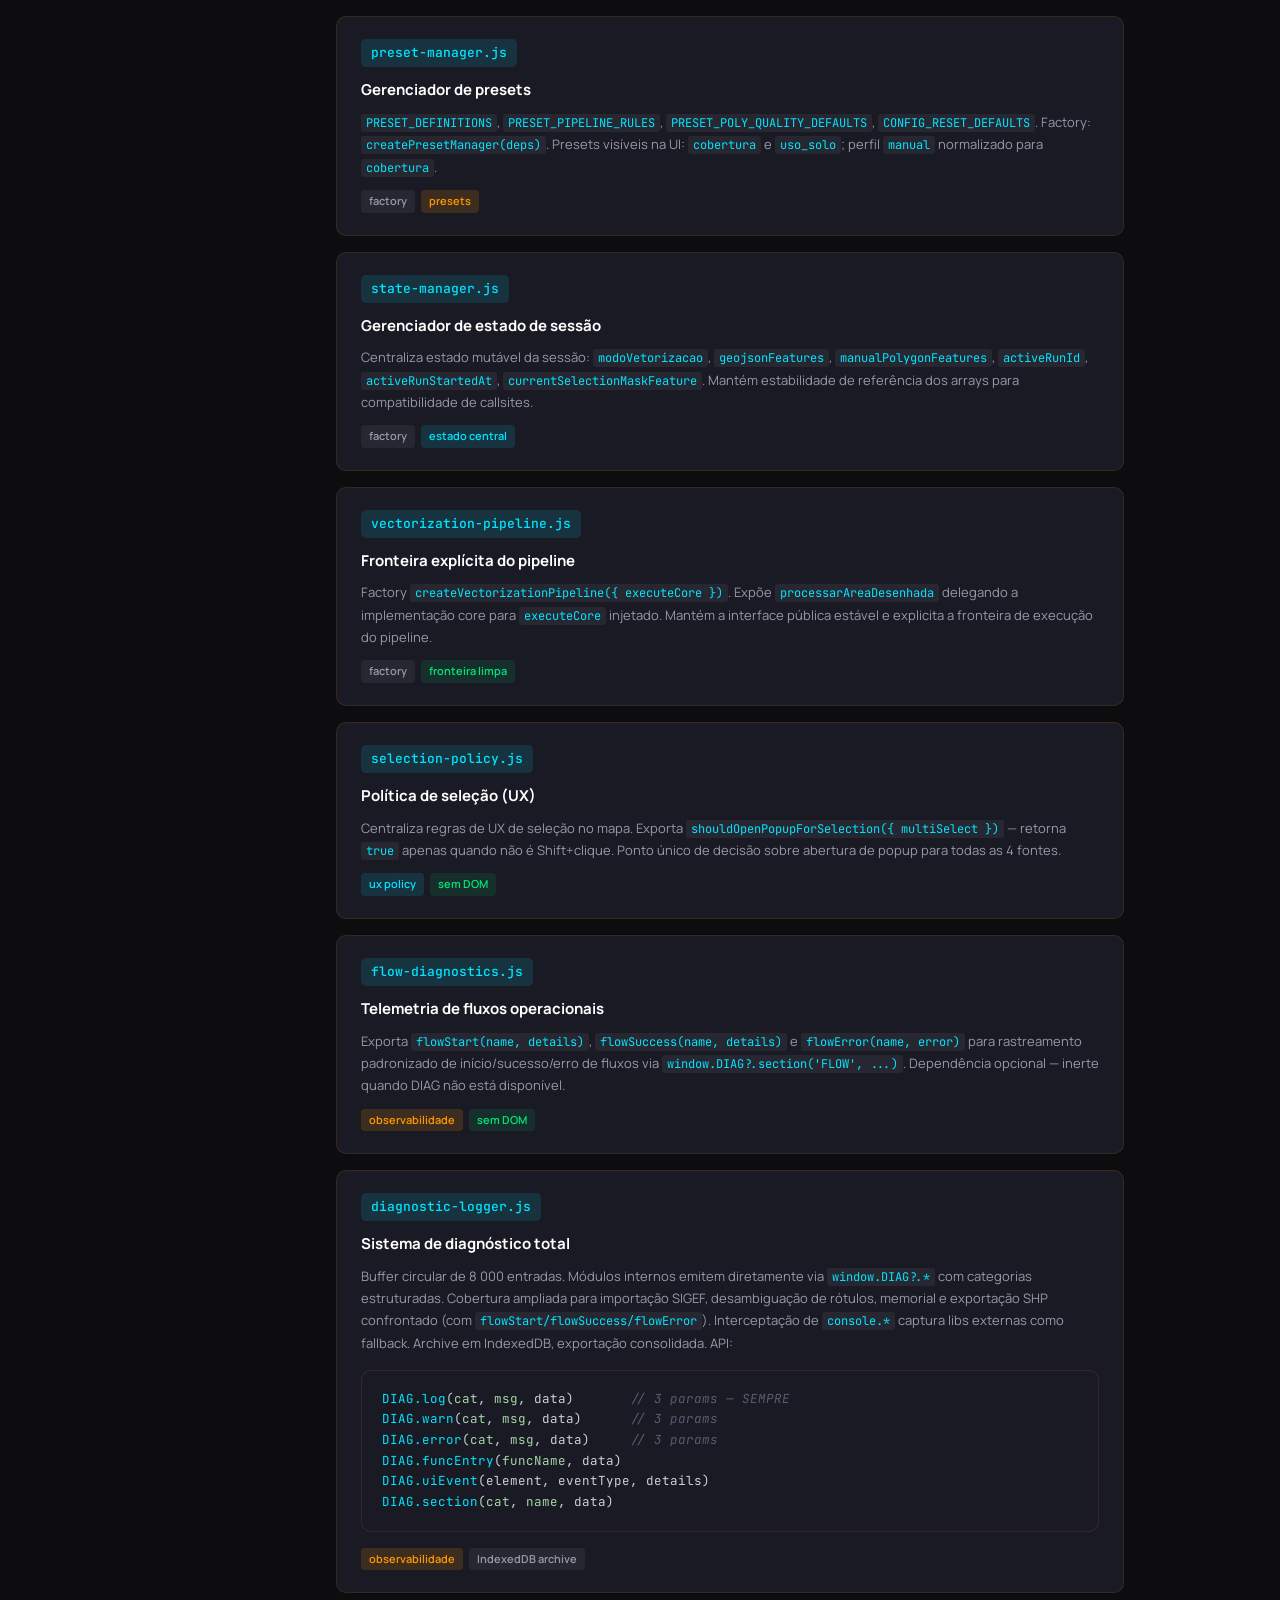
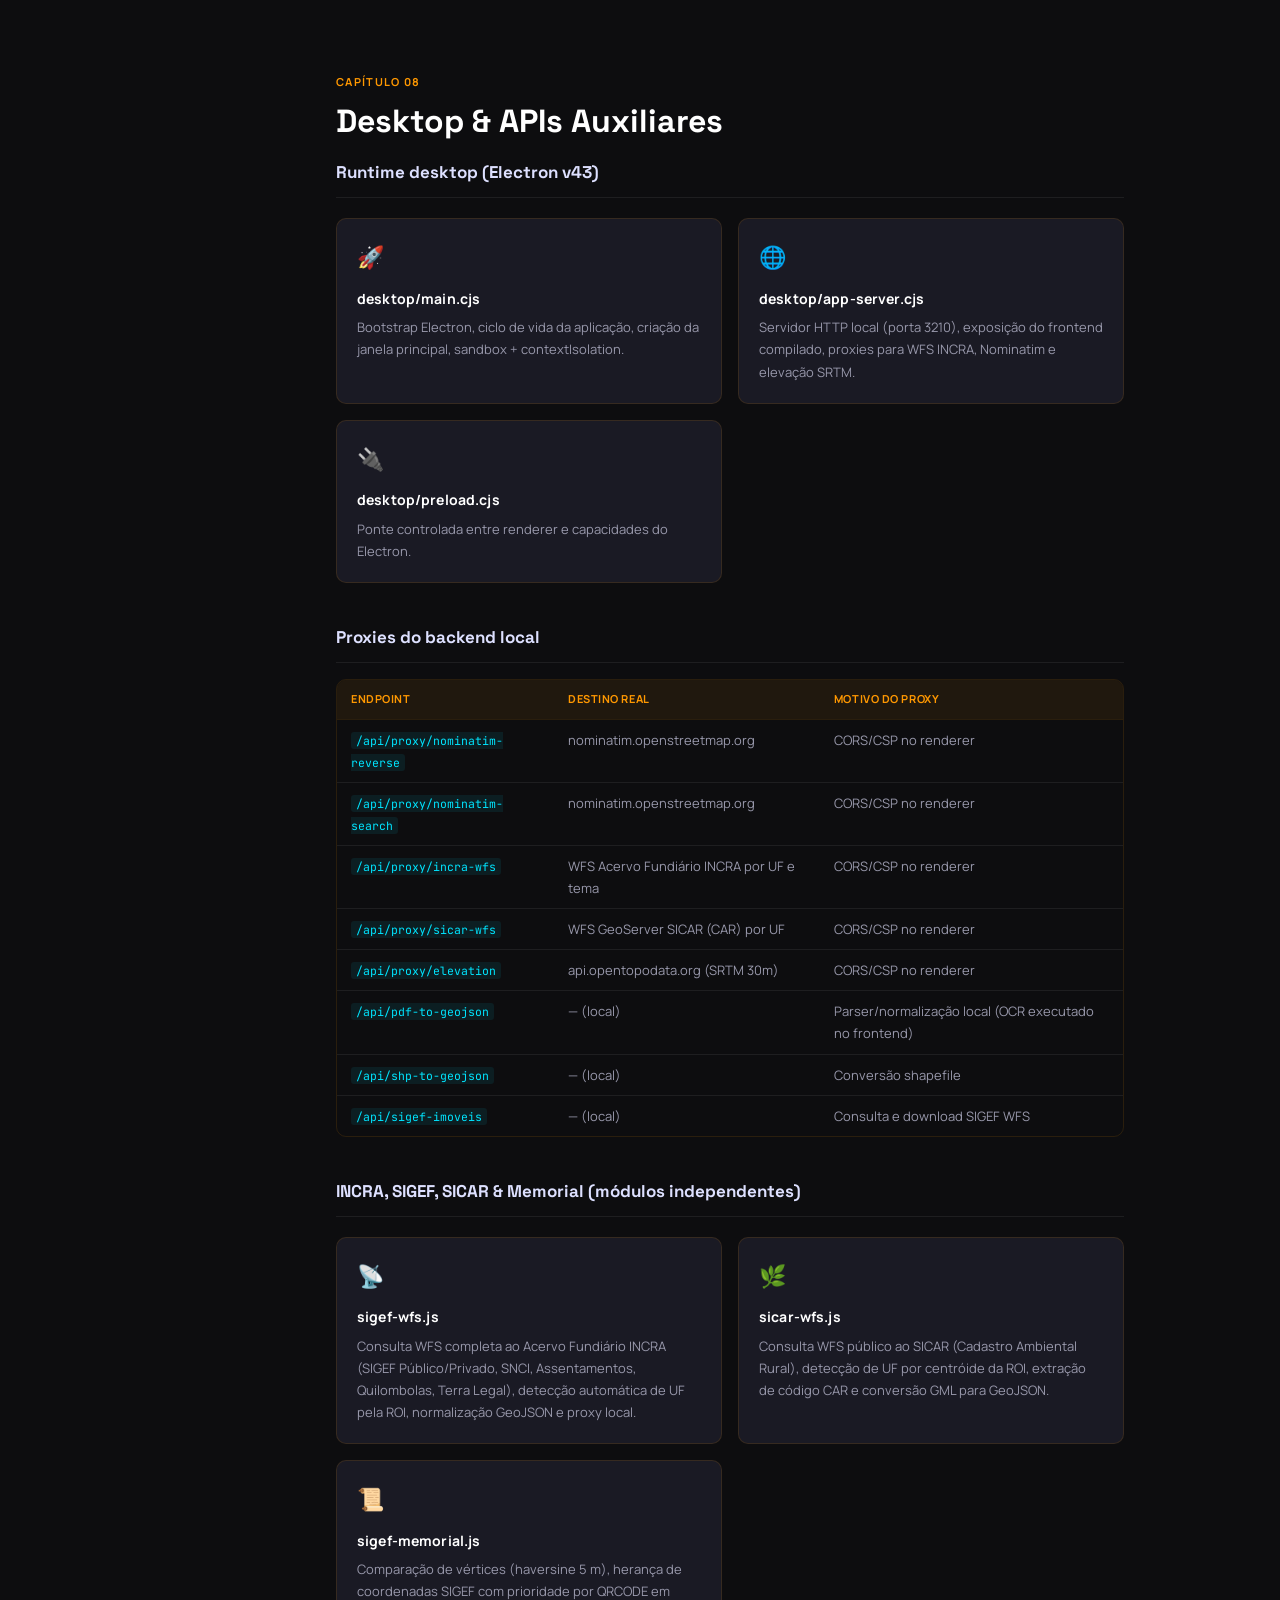
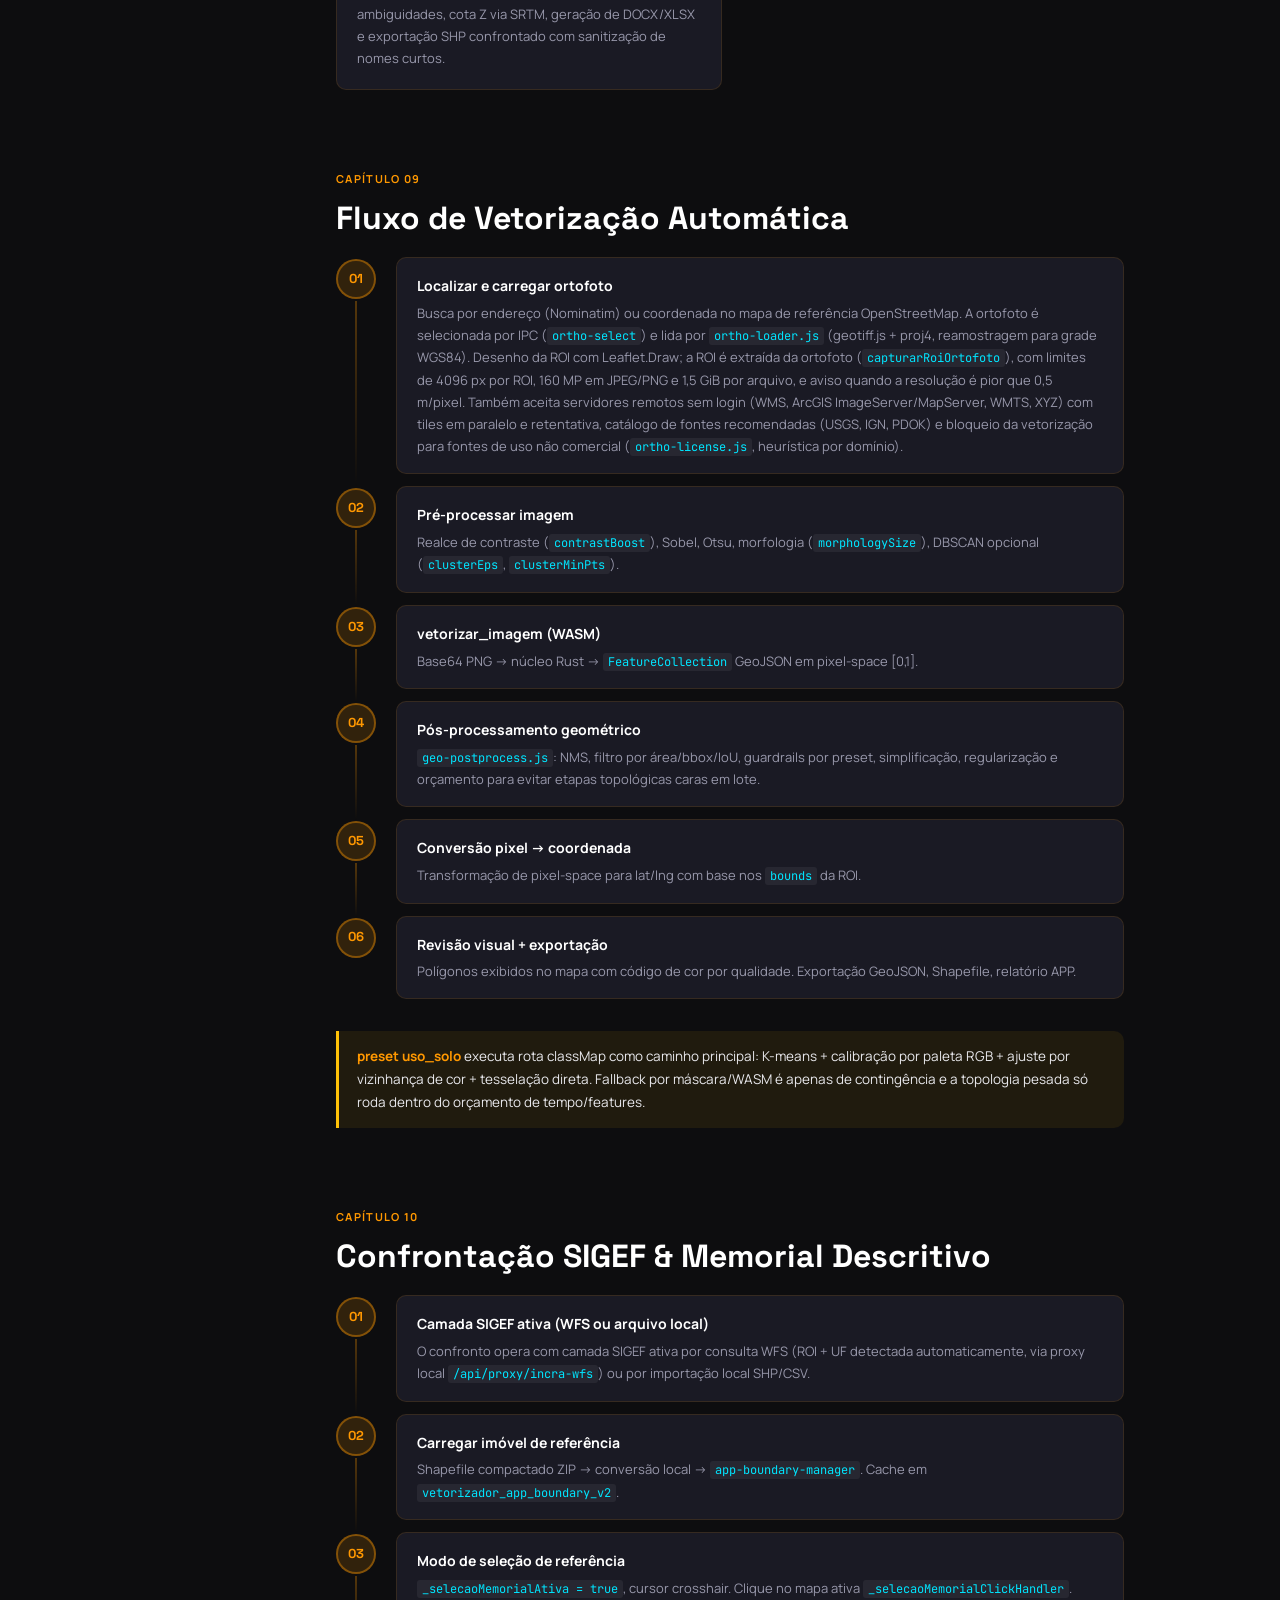
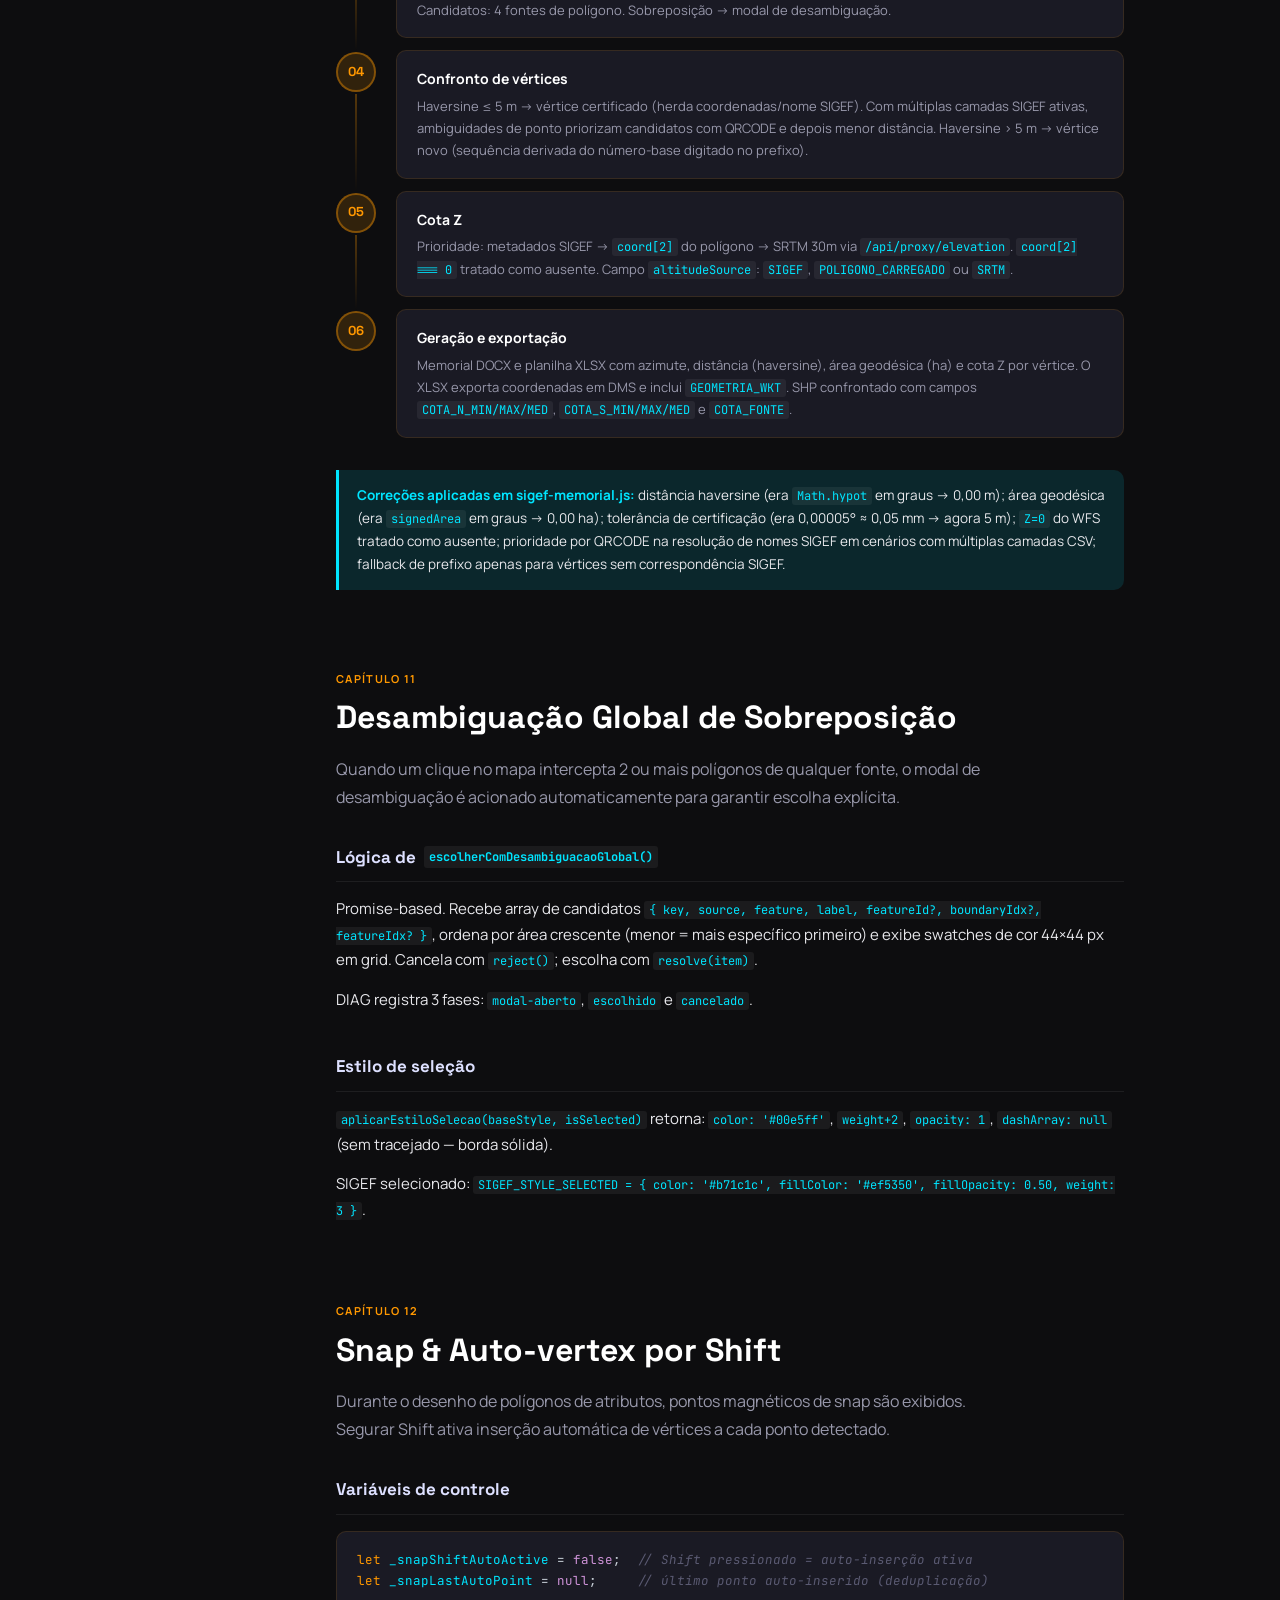
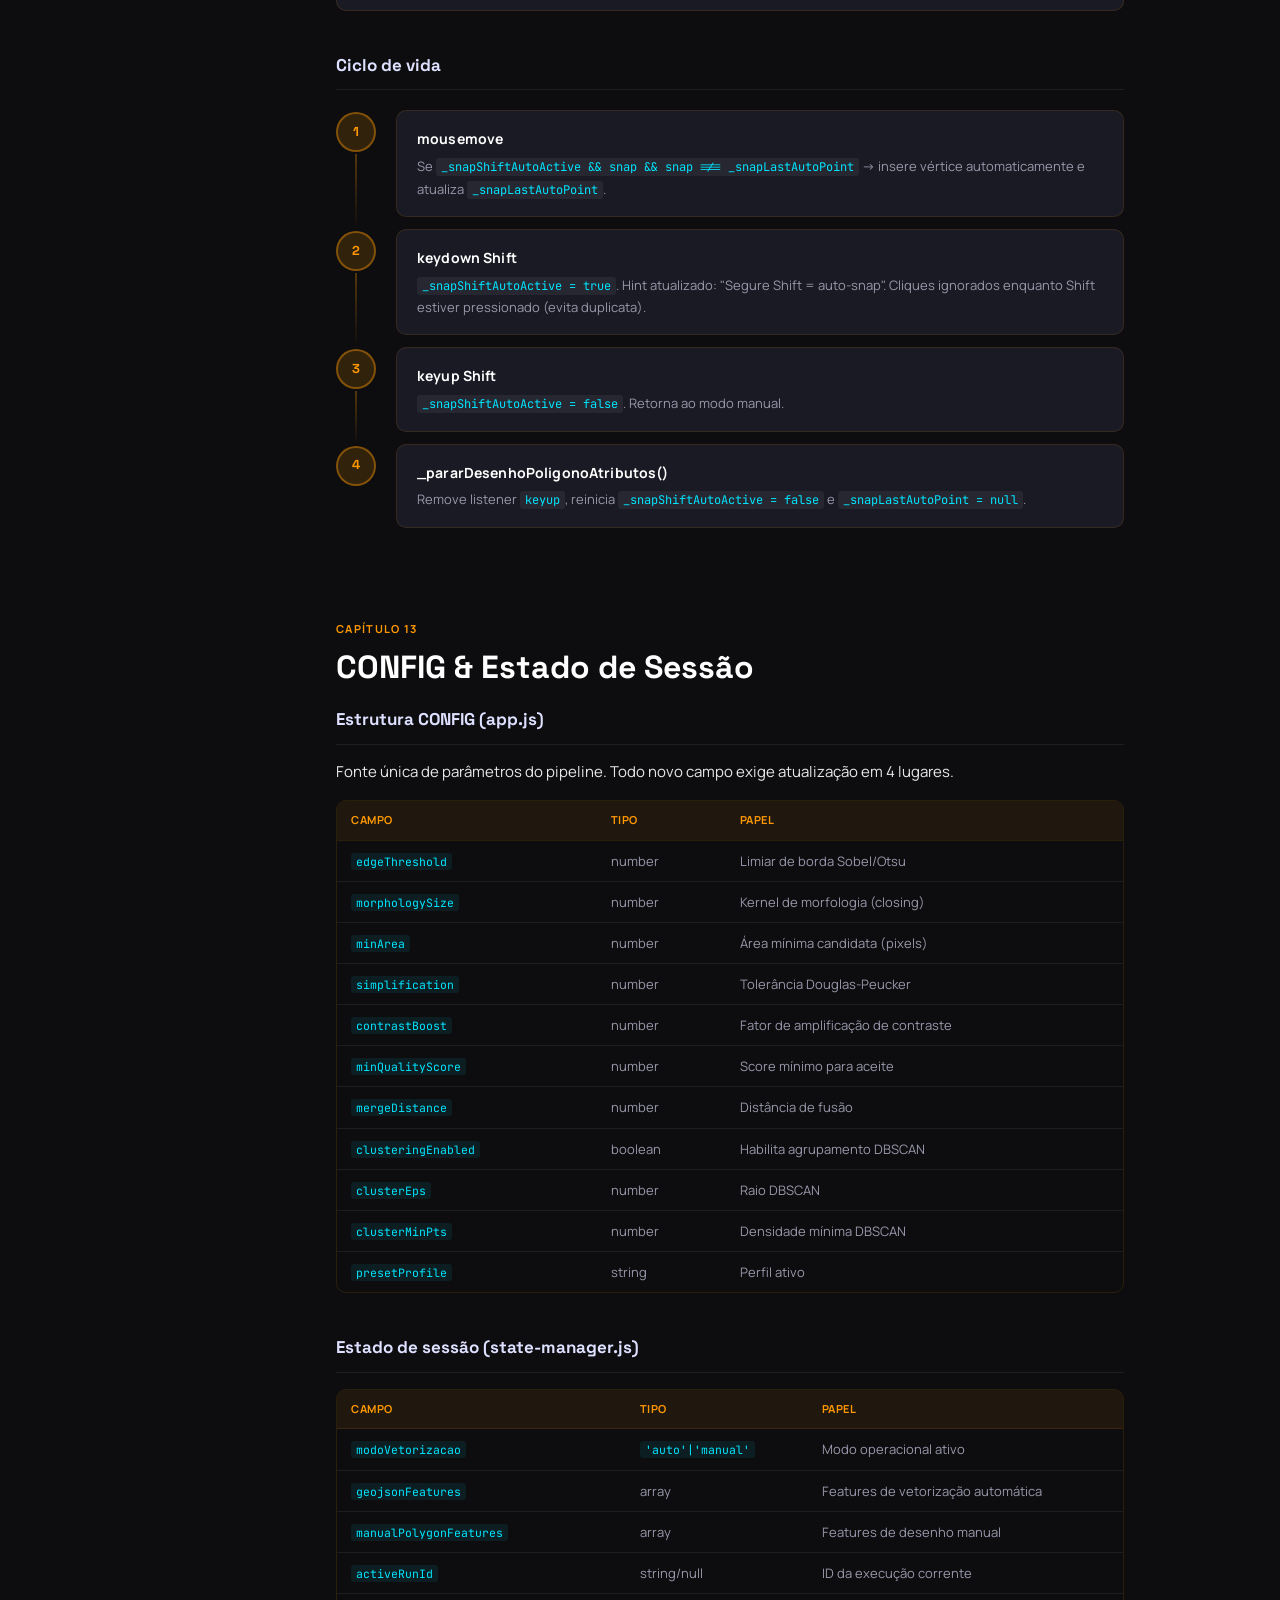
==== commit 18509273: "docs: fontes remotas de ortofoto, licenca e catalogo Co-authored-by: Copilot <223556219+Copilot@user" ====
--- a/engenharia/index.html
+++ b/engenharia/index.html
@@ -686,7 +686,7 @@
             <div class="step-num">01</div>
             <div class="step-body">
               <h4>Localizar e carregar ortofoto</h4>
-              <p>Busca por endereço (Nominatim) ou coordenada no mapa de referência OpenStreetMap. A ortofoto é selecionada por IPC (<code>ortho-select</code>) e lida por <code>ortho-loader.js</code> (geotiff.js + proj4, reamostragem para grade WGS84). Desenho da ROI com Leaflet.Draw; a ROI é extraída da ortofoto (<code>capturarRoiOrtofoto</code>), com limites de 4096 px por ROI, 160 MP em JPEG/PNG e 1,5 GiB por arquivo, e aviso quando a resolução é pior que 0,5 m/pixel.</p>
+              <p>Busca por endereço (Nominatim) ou coordenada no mapa de referência OpenStreetMap. A ortofoto é selecionada por IPC (<code>ortho-select</code>) e lida por <code>ortho-loader.js</code> (geotiff.js + proj4, reamostragem para grade WGS84). Desenho da ROI com Leaflet.Draw; a ROI é extraída da ortofoto (<code>capturarRoiOrtofoto</code>), com limites de 4096 px por ROI, 160 MP em JPEG/PNG e 1,5 GiB por arquivo, e aviso quando a resolução é pior que 0,5 m/pixel. Também aceita servidores remotos sem login (WMS, ArcGIS ImageServer/MapServer, WMTS, XYZ) com tiles em paralelo e retentativa, catálogo de fontes recomendadas (USGS, IGN, PDOK) e bloqueio da vetorização para fontes de uso não comercial (<code>ortho-license.js</code>, heurística por domínio).</p>
             </div>
           </div>
           <div class="pipeline-step">
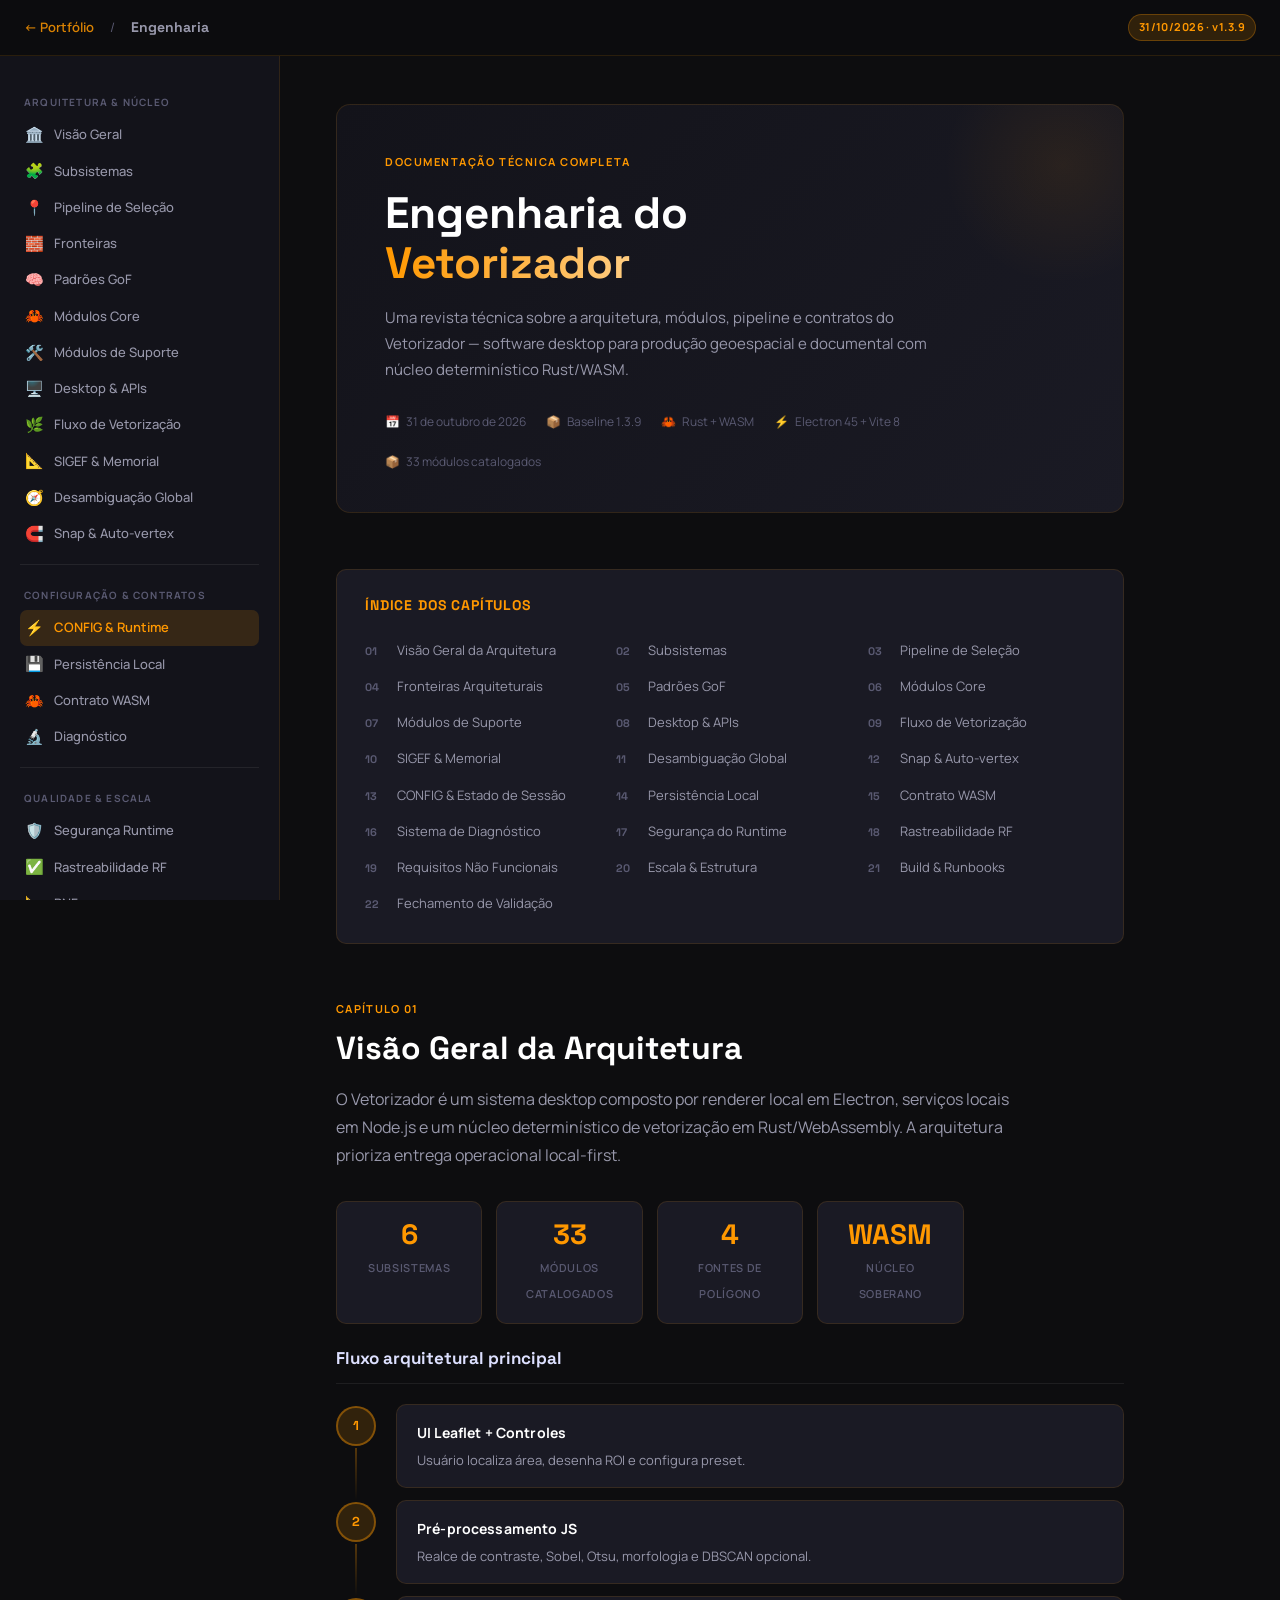
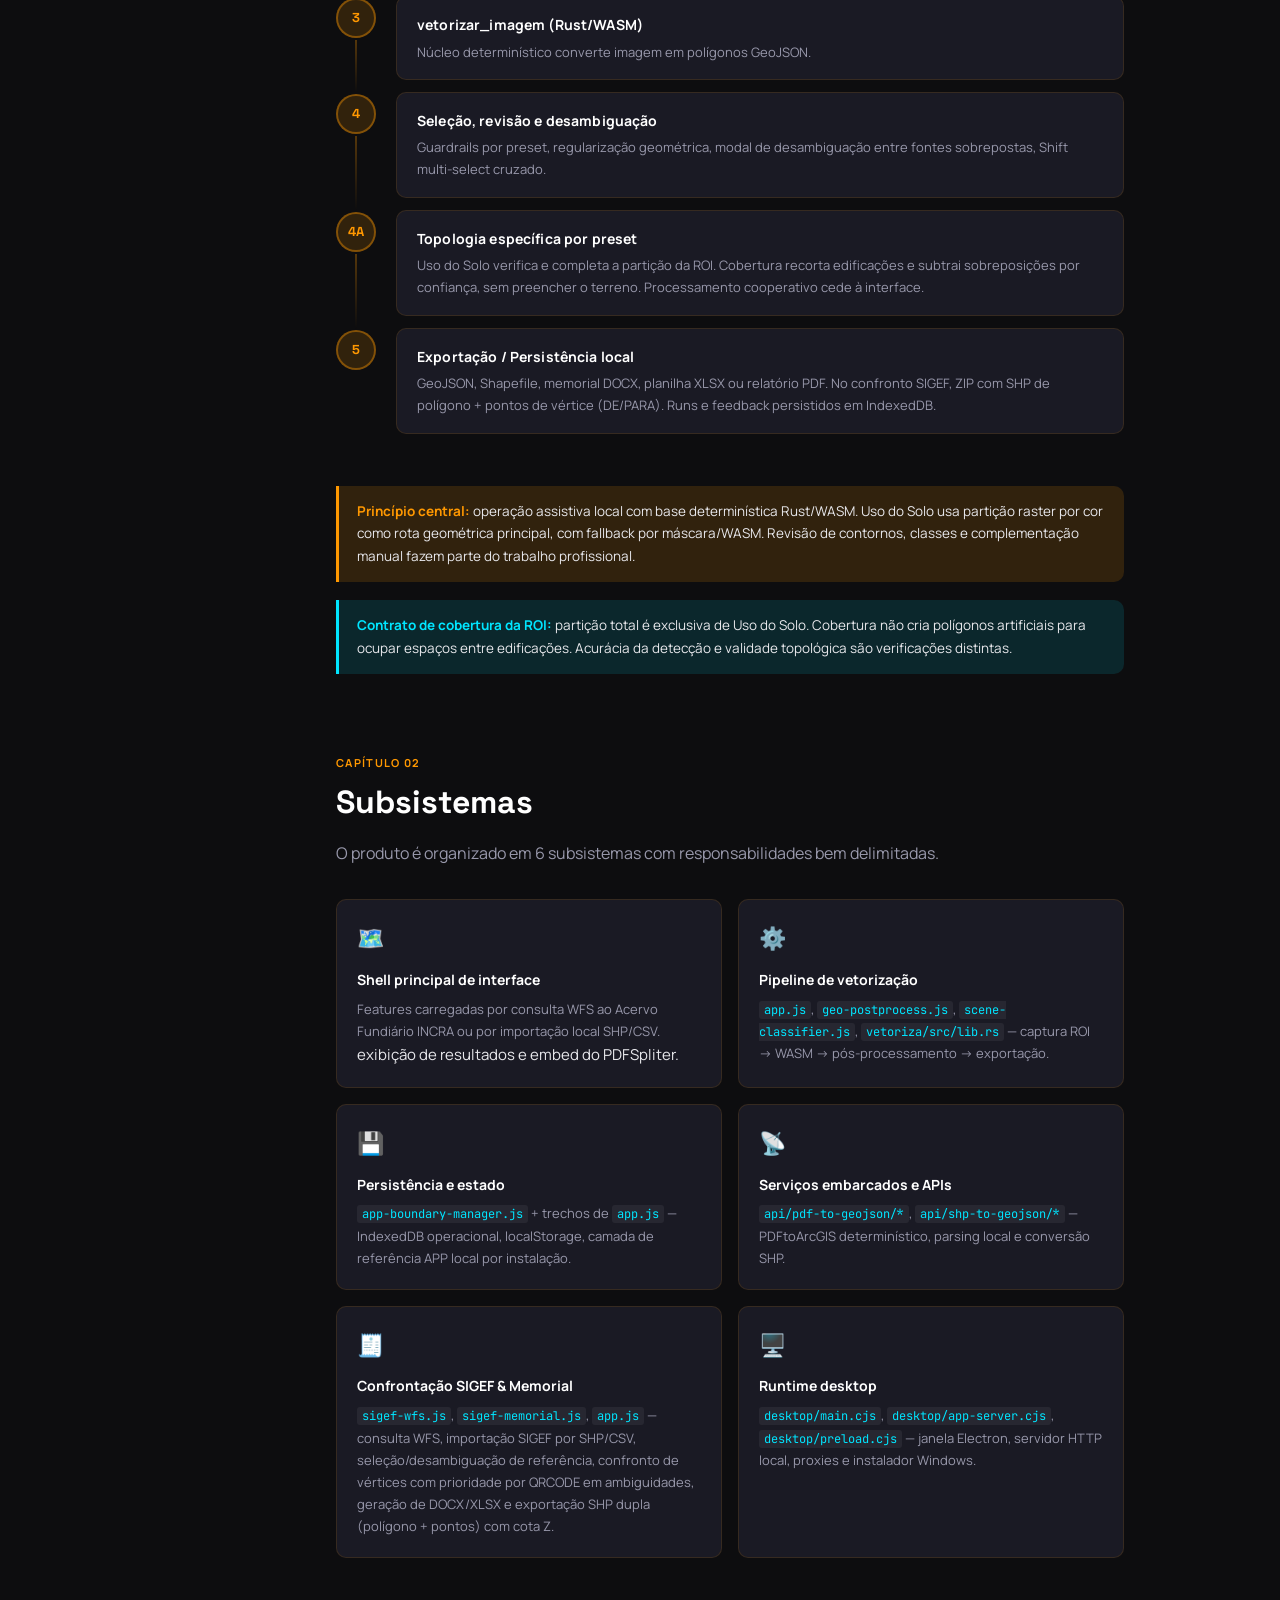
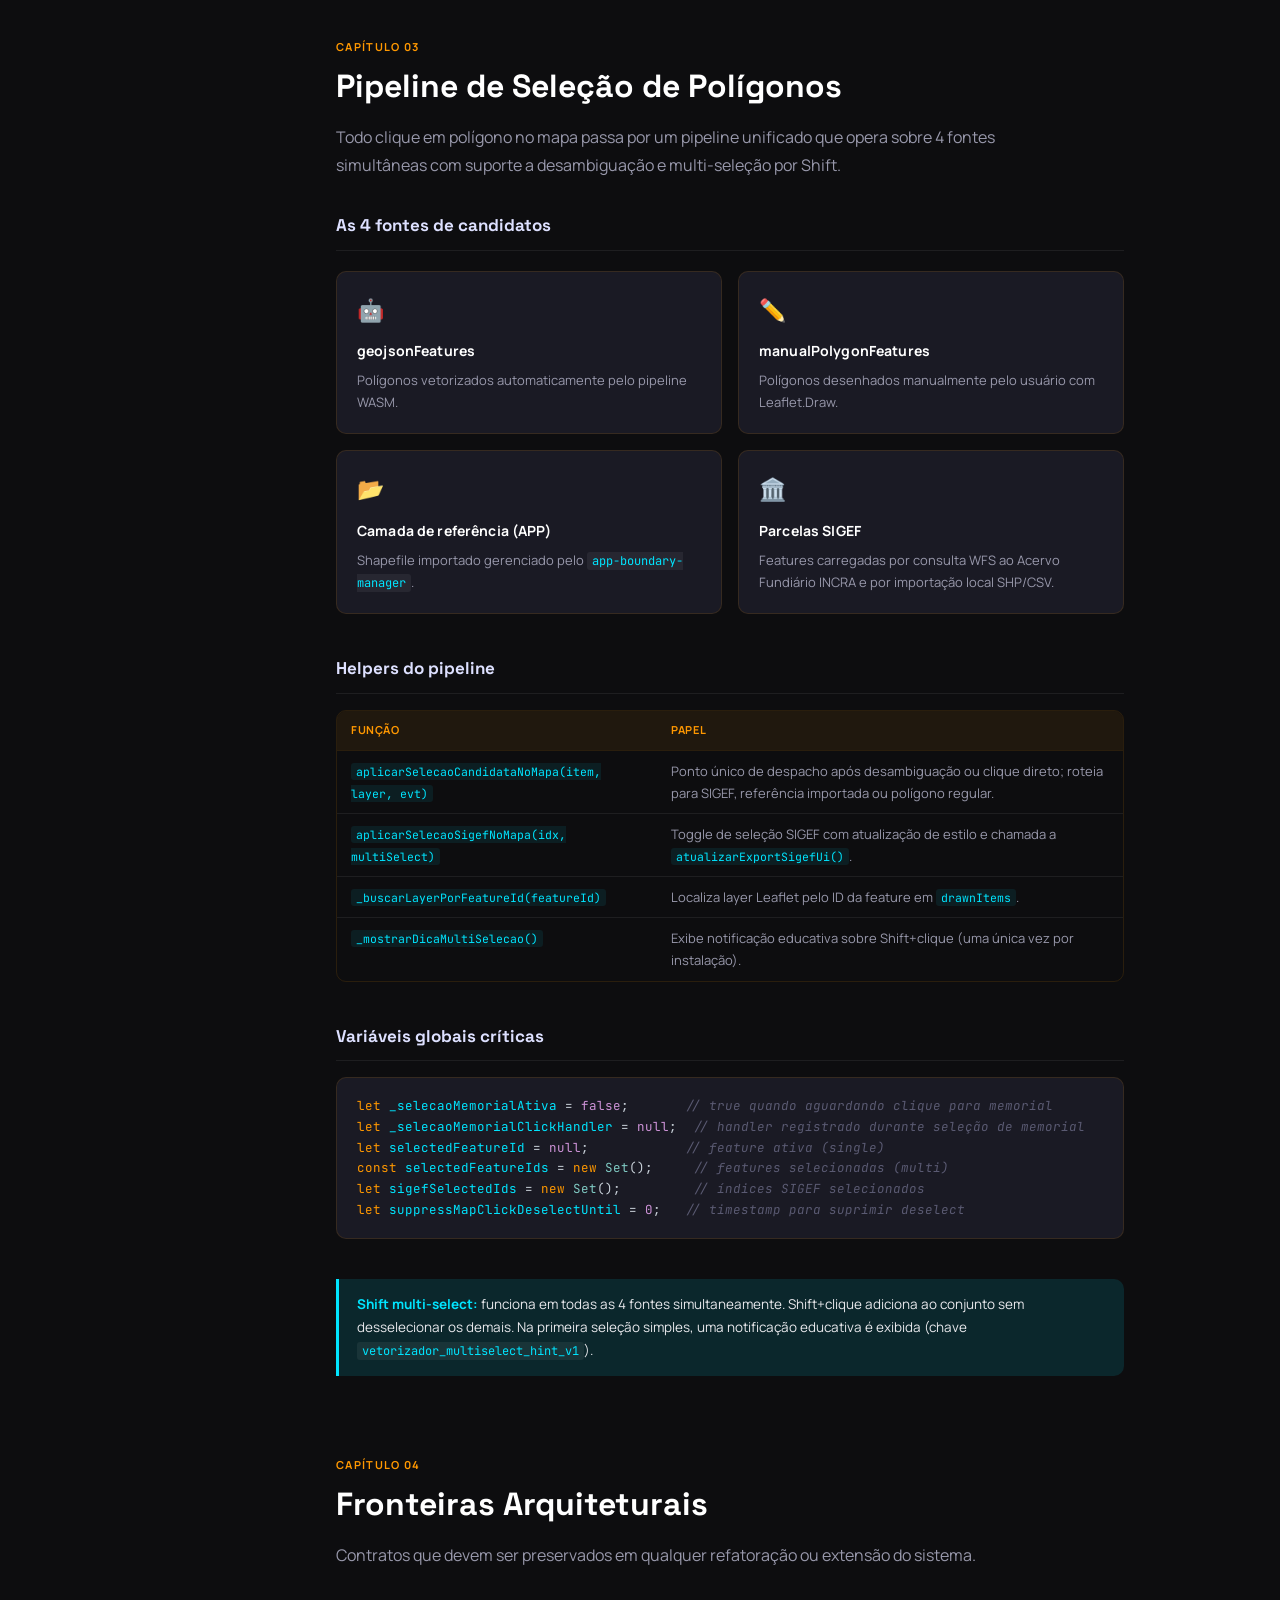
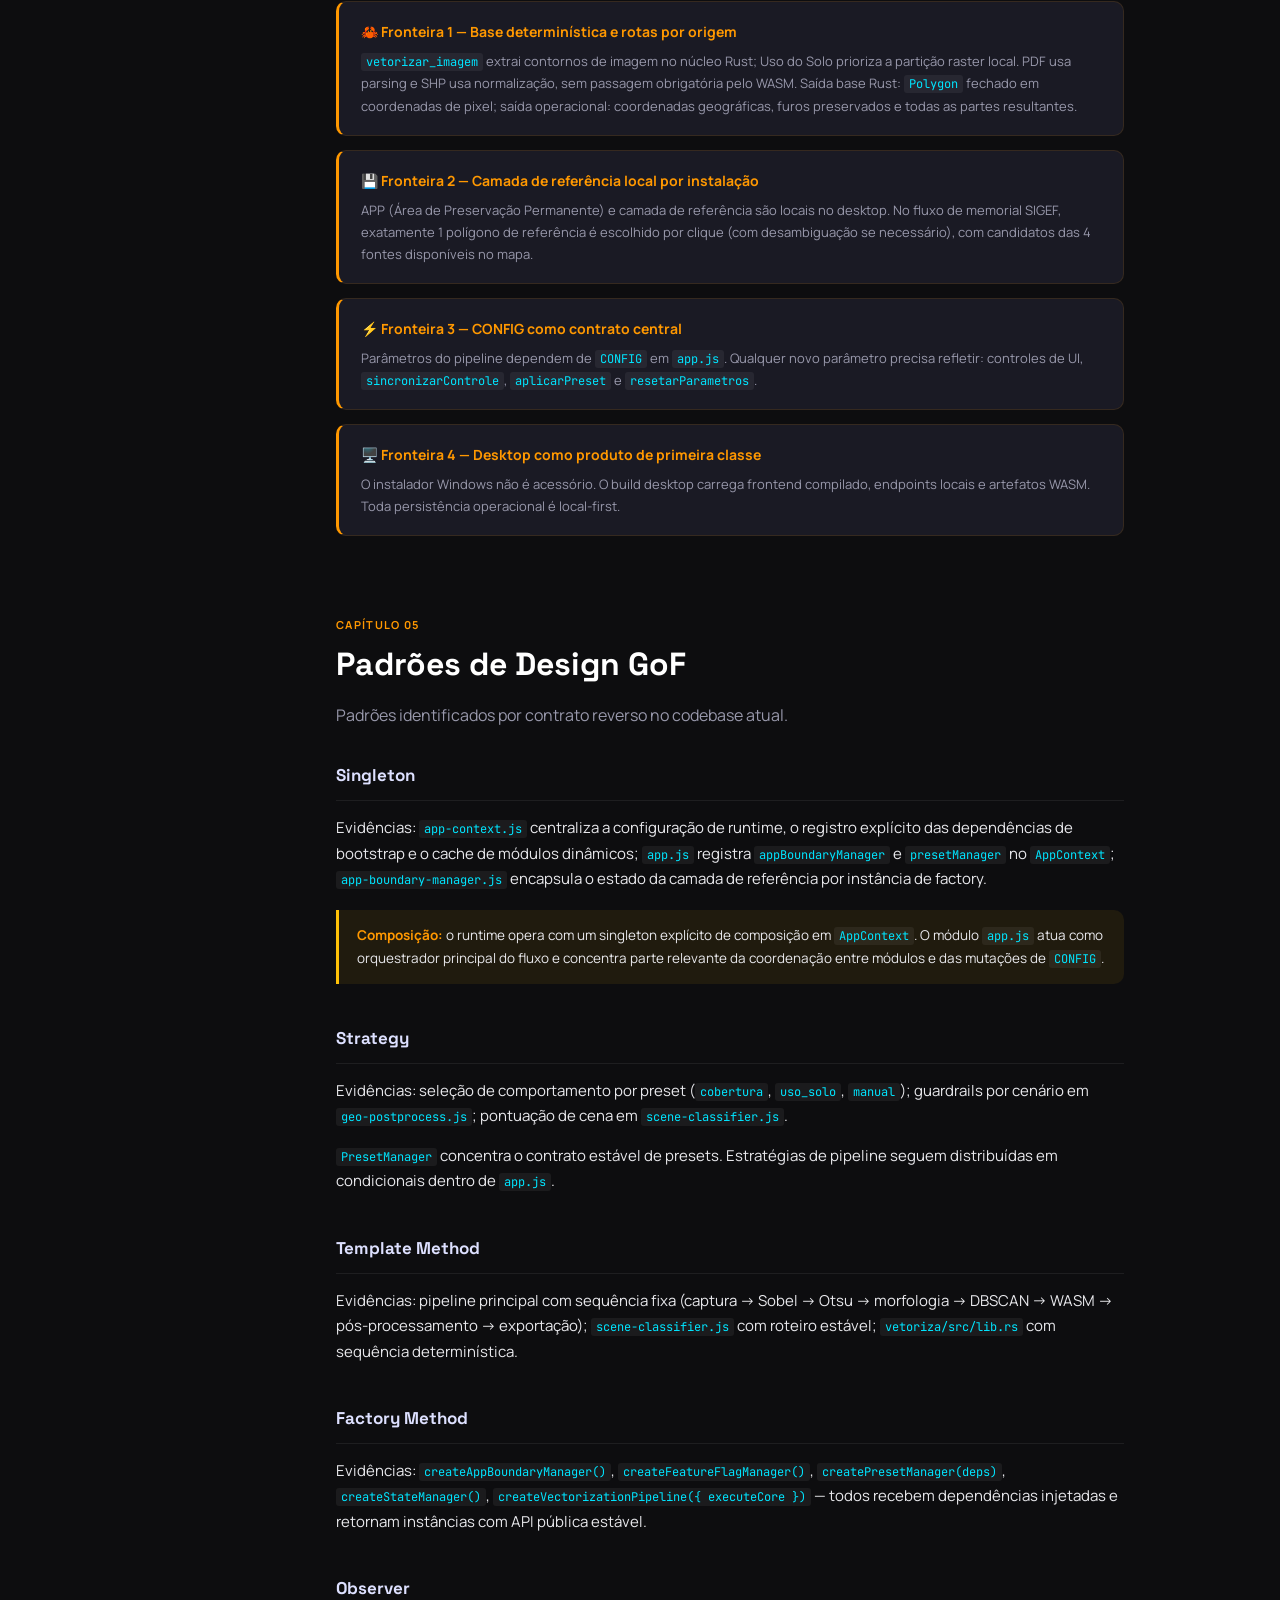
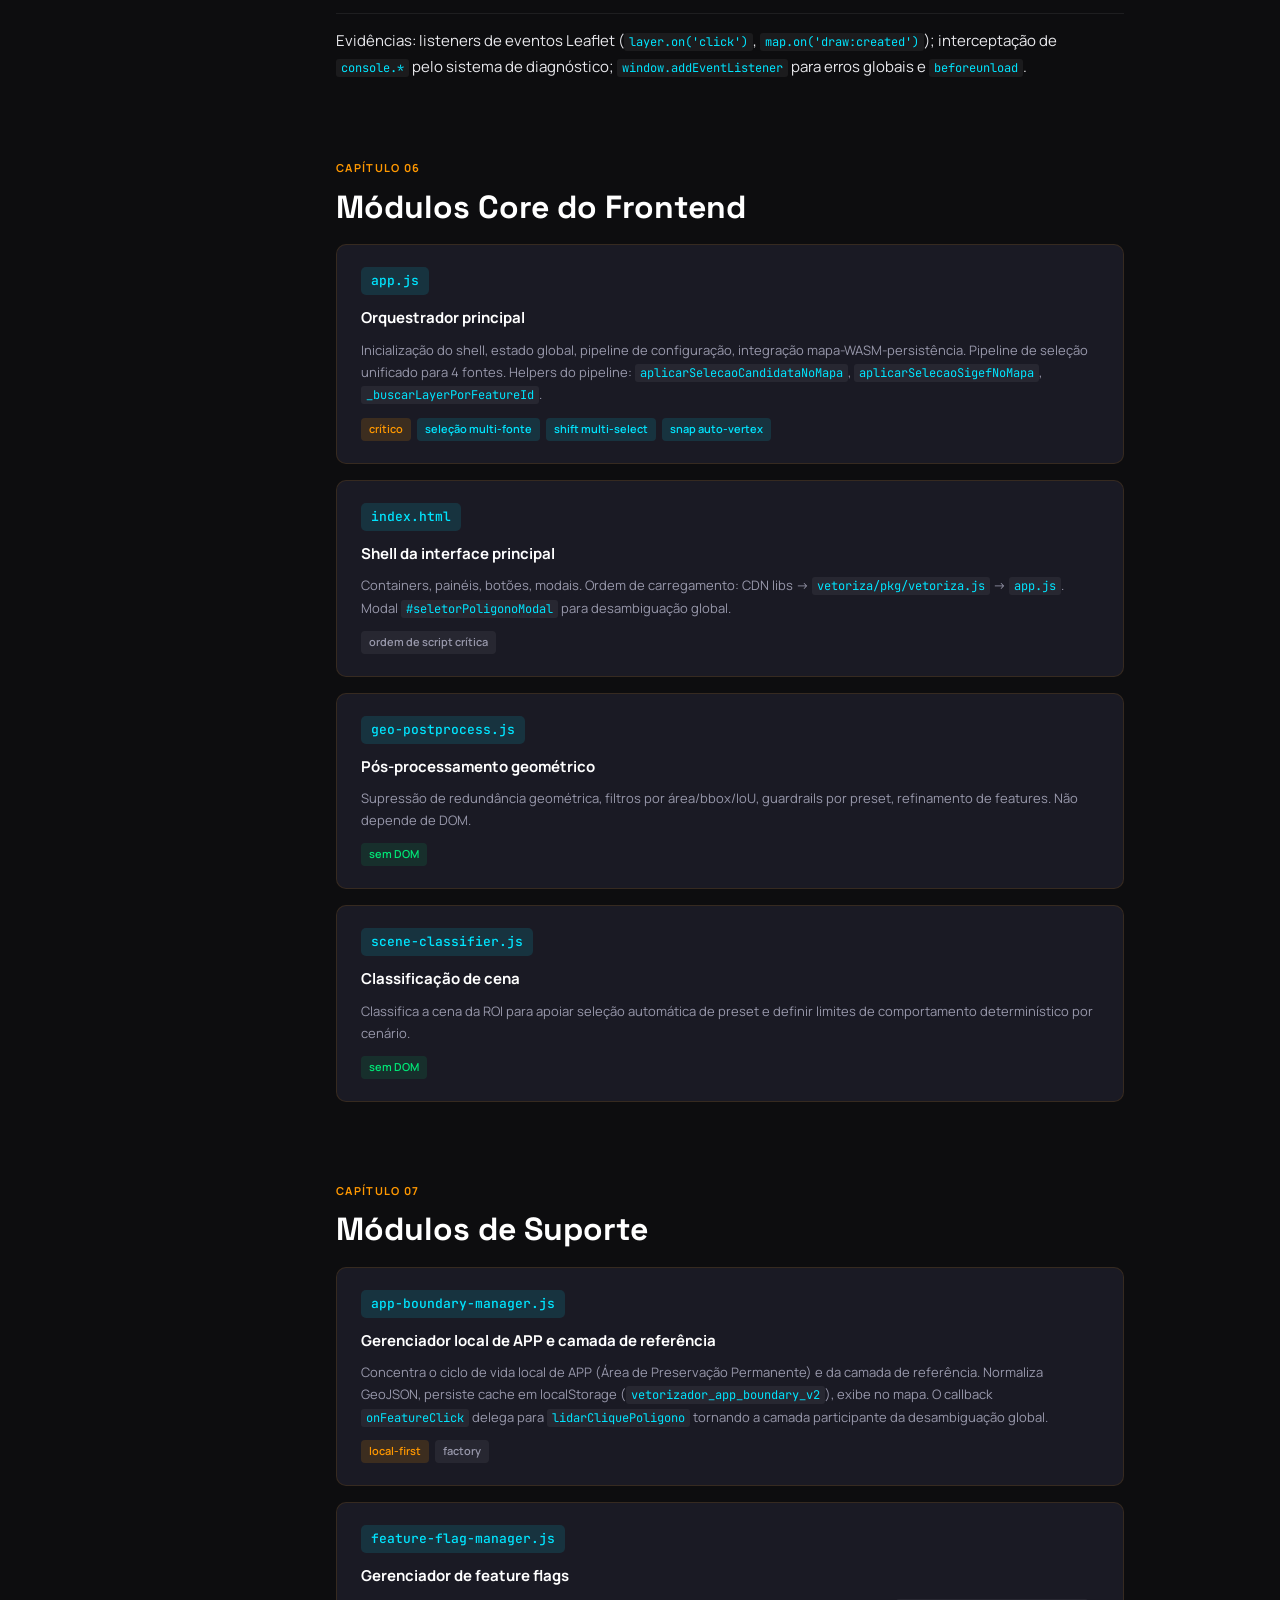
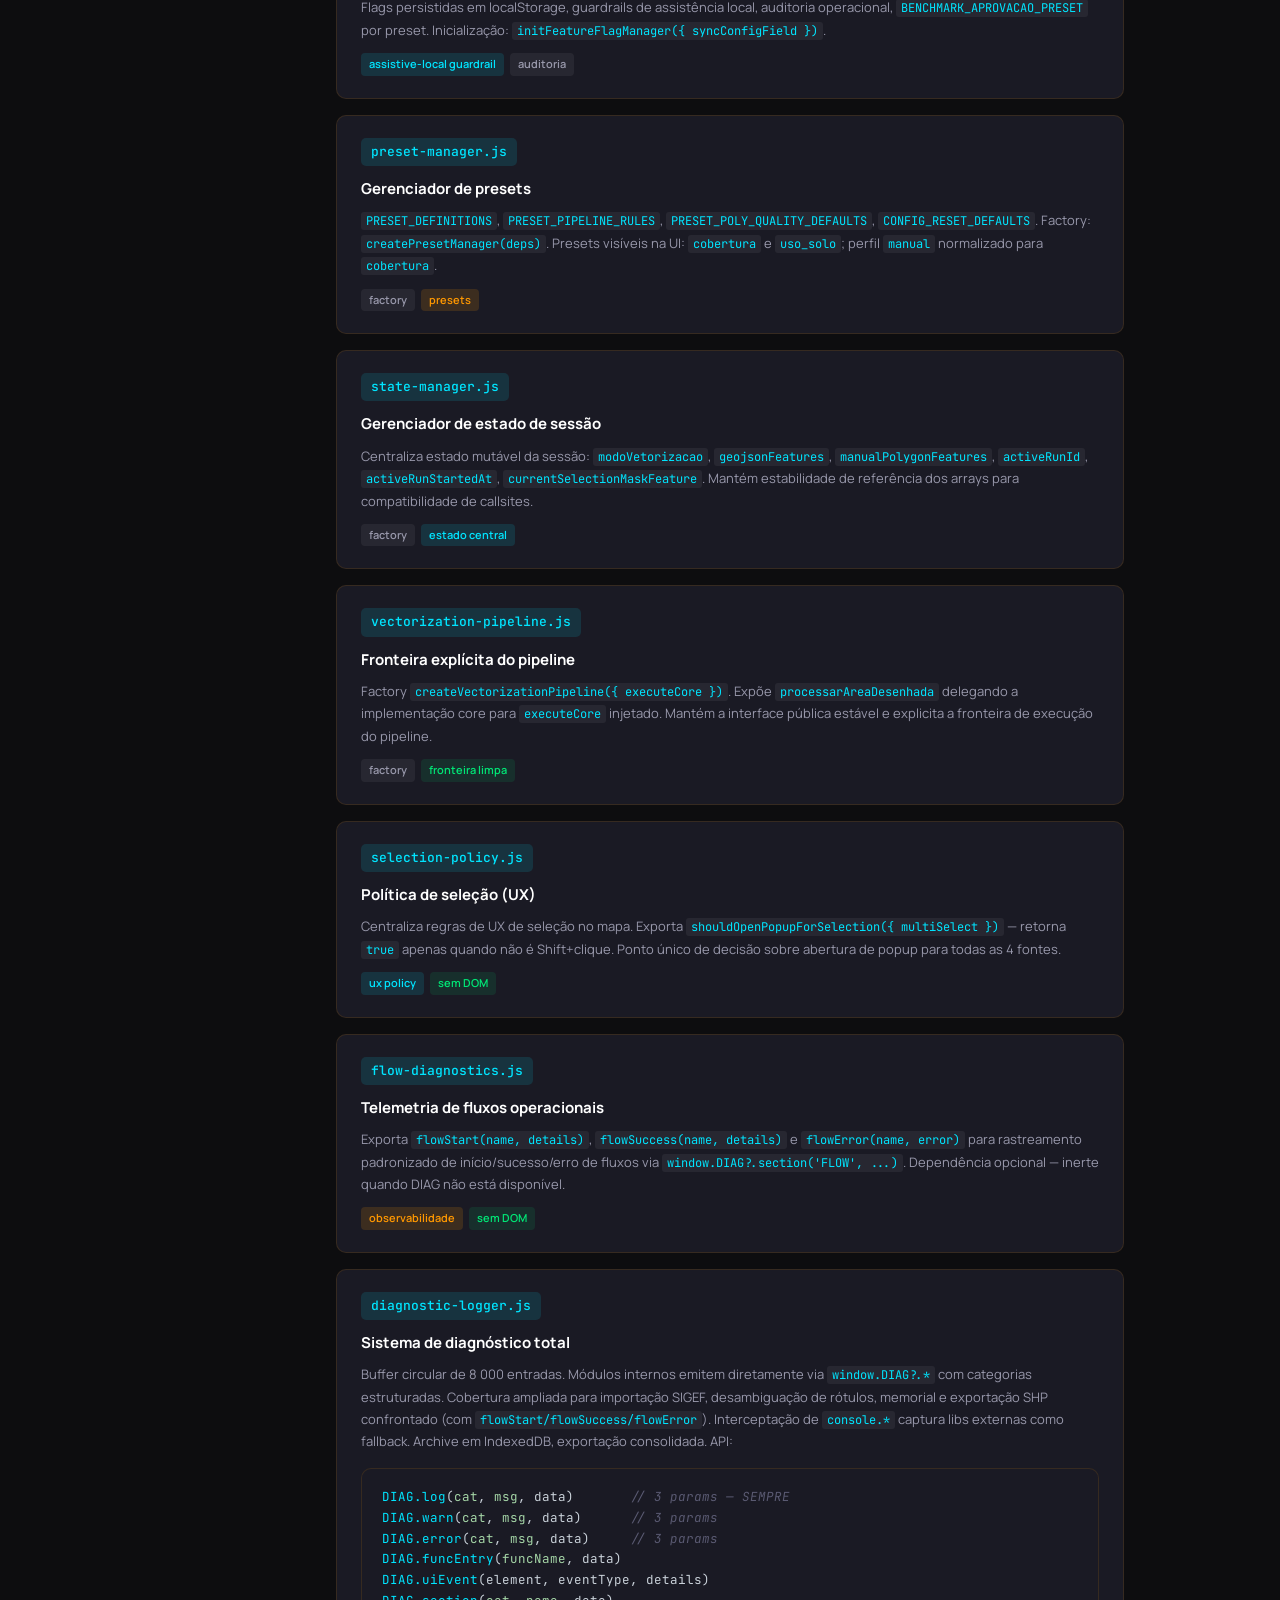
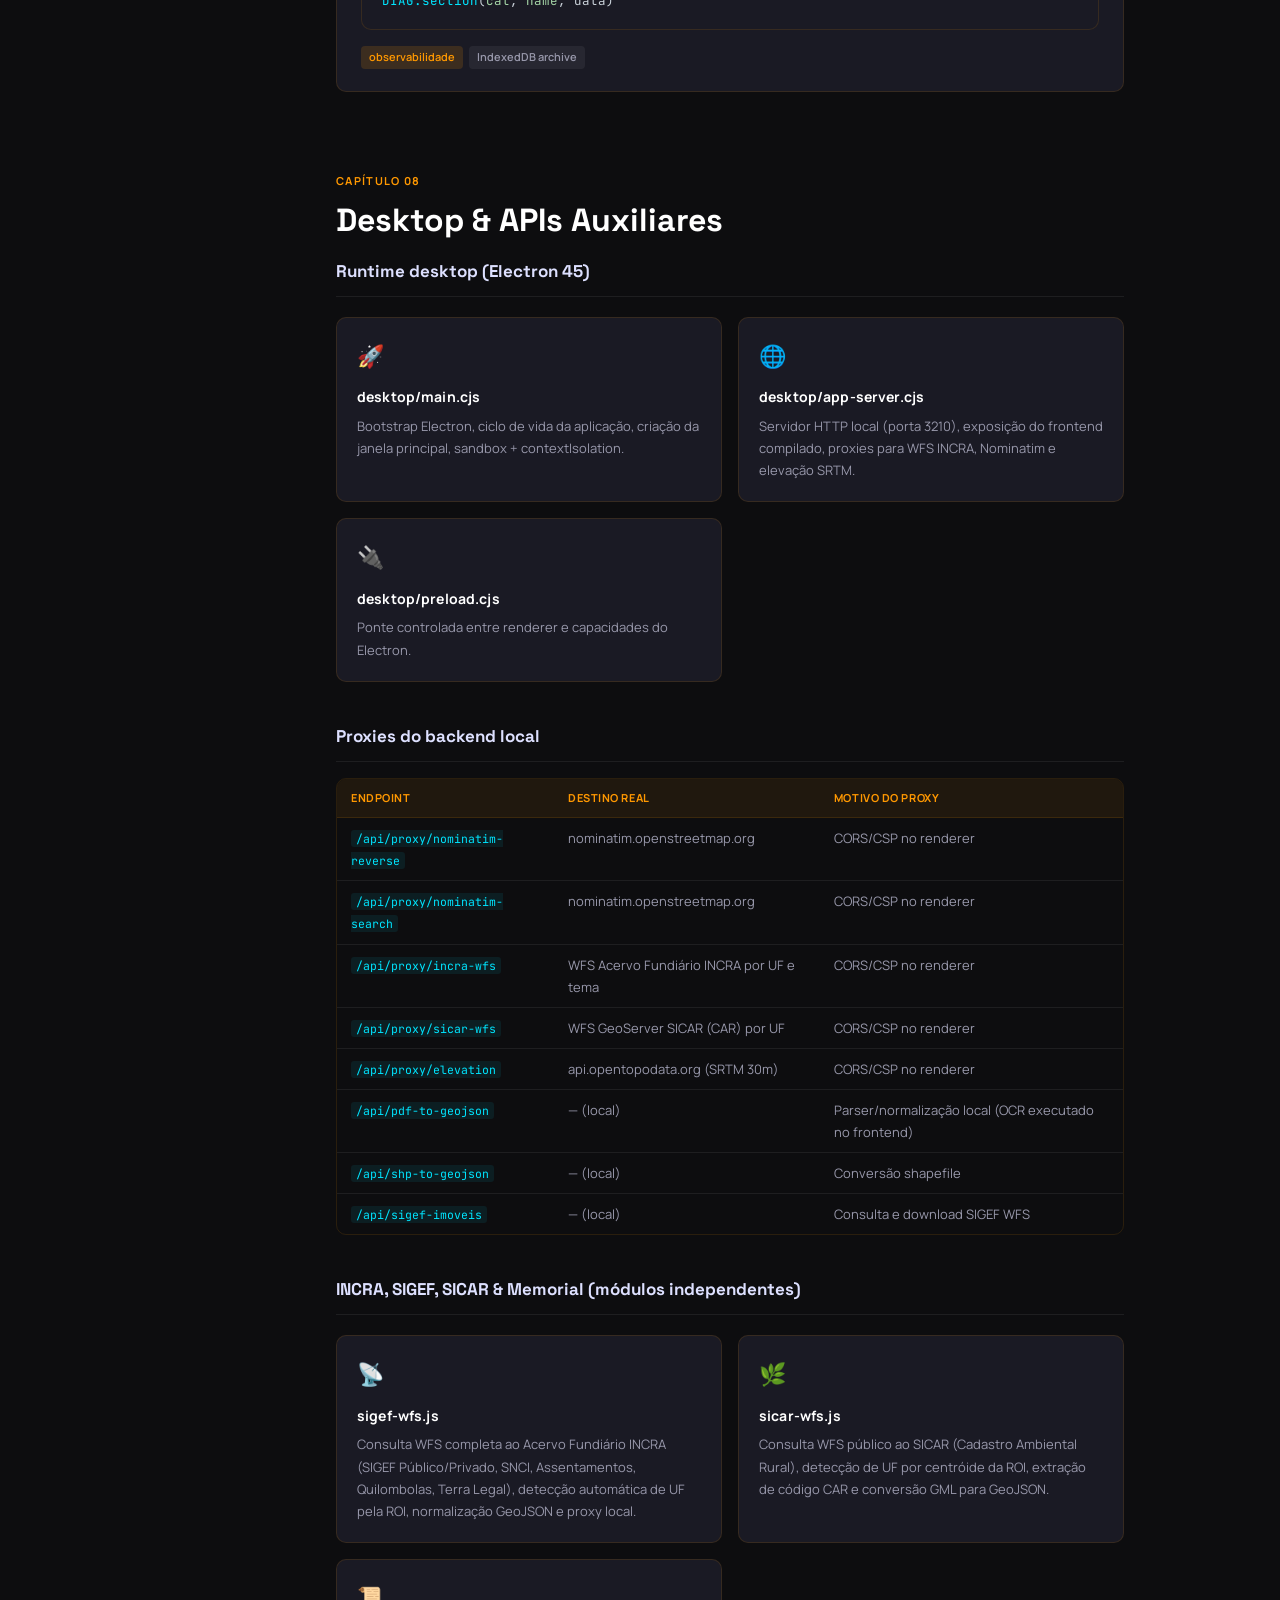
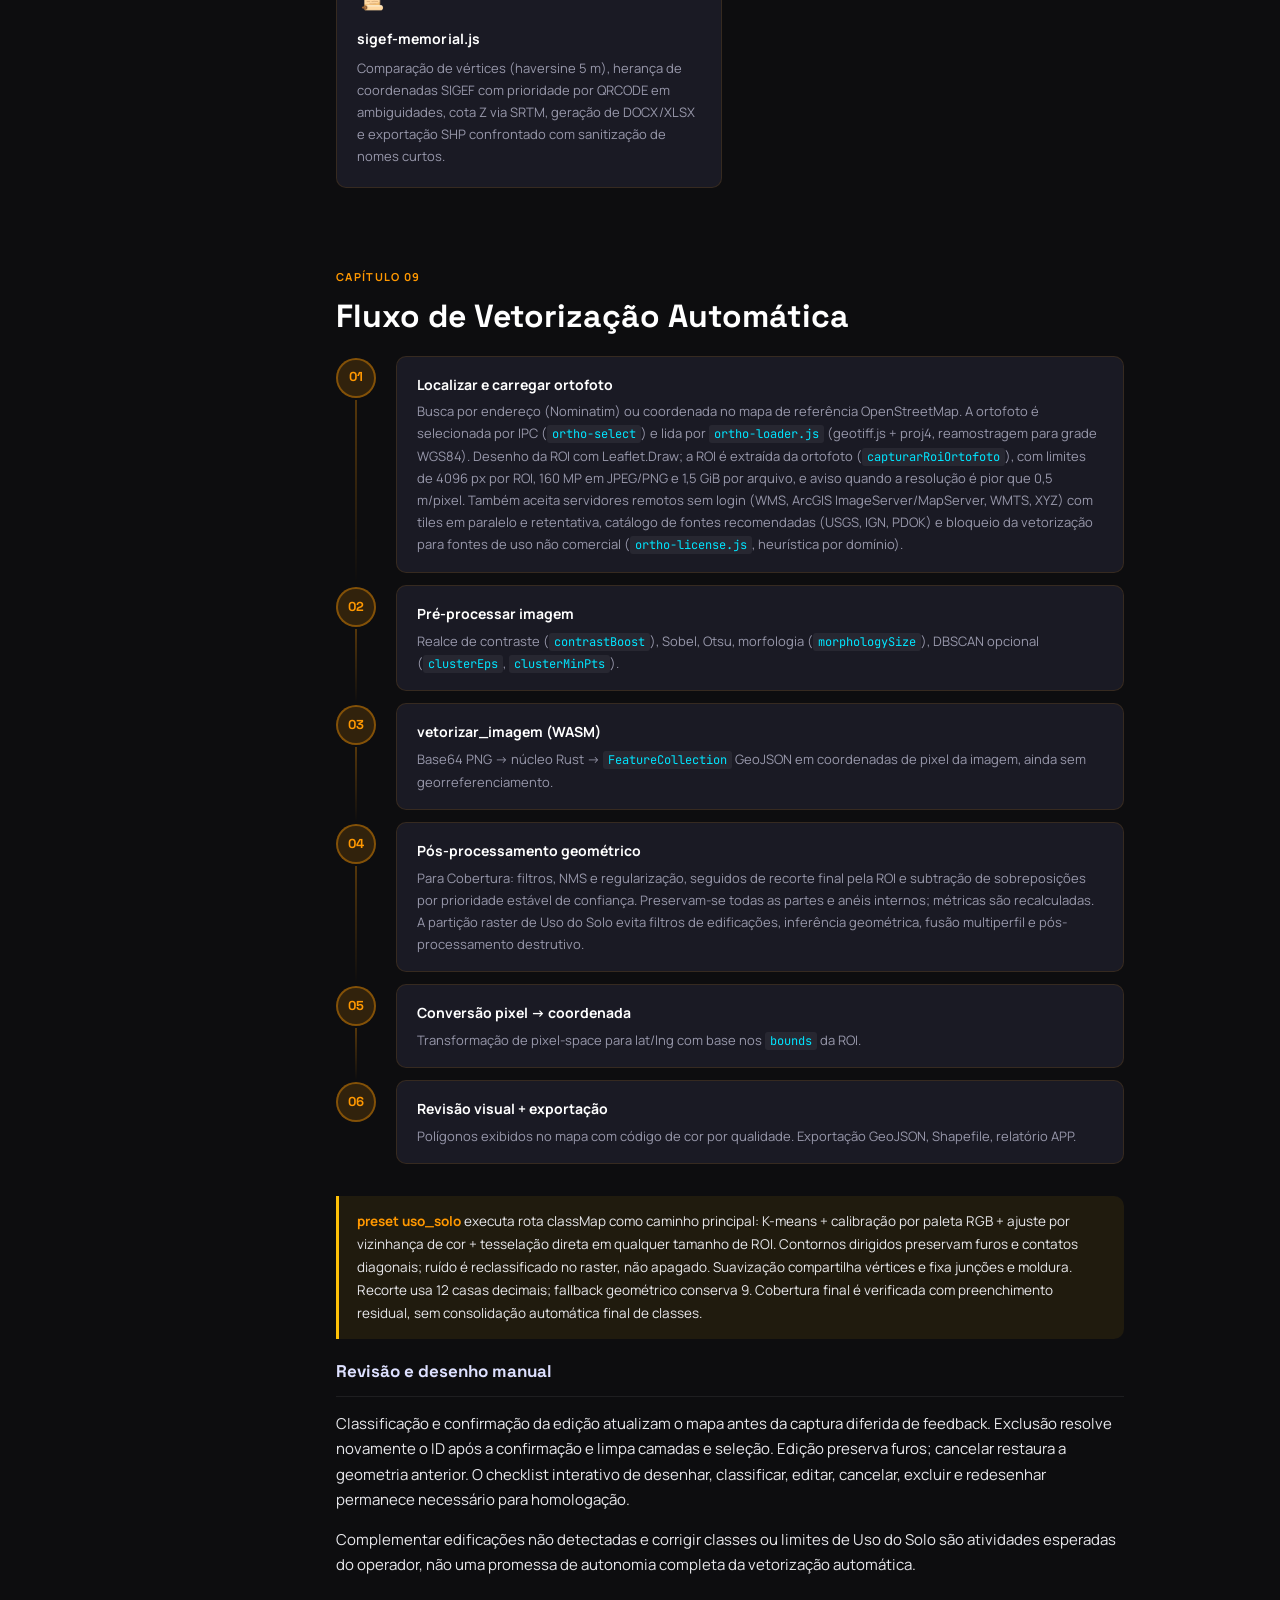
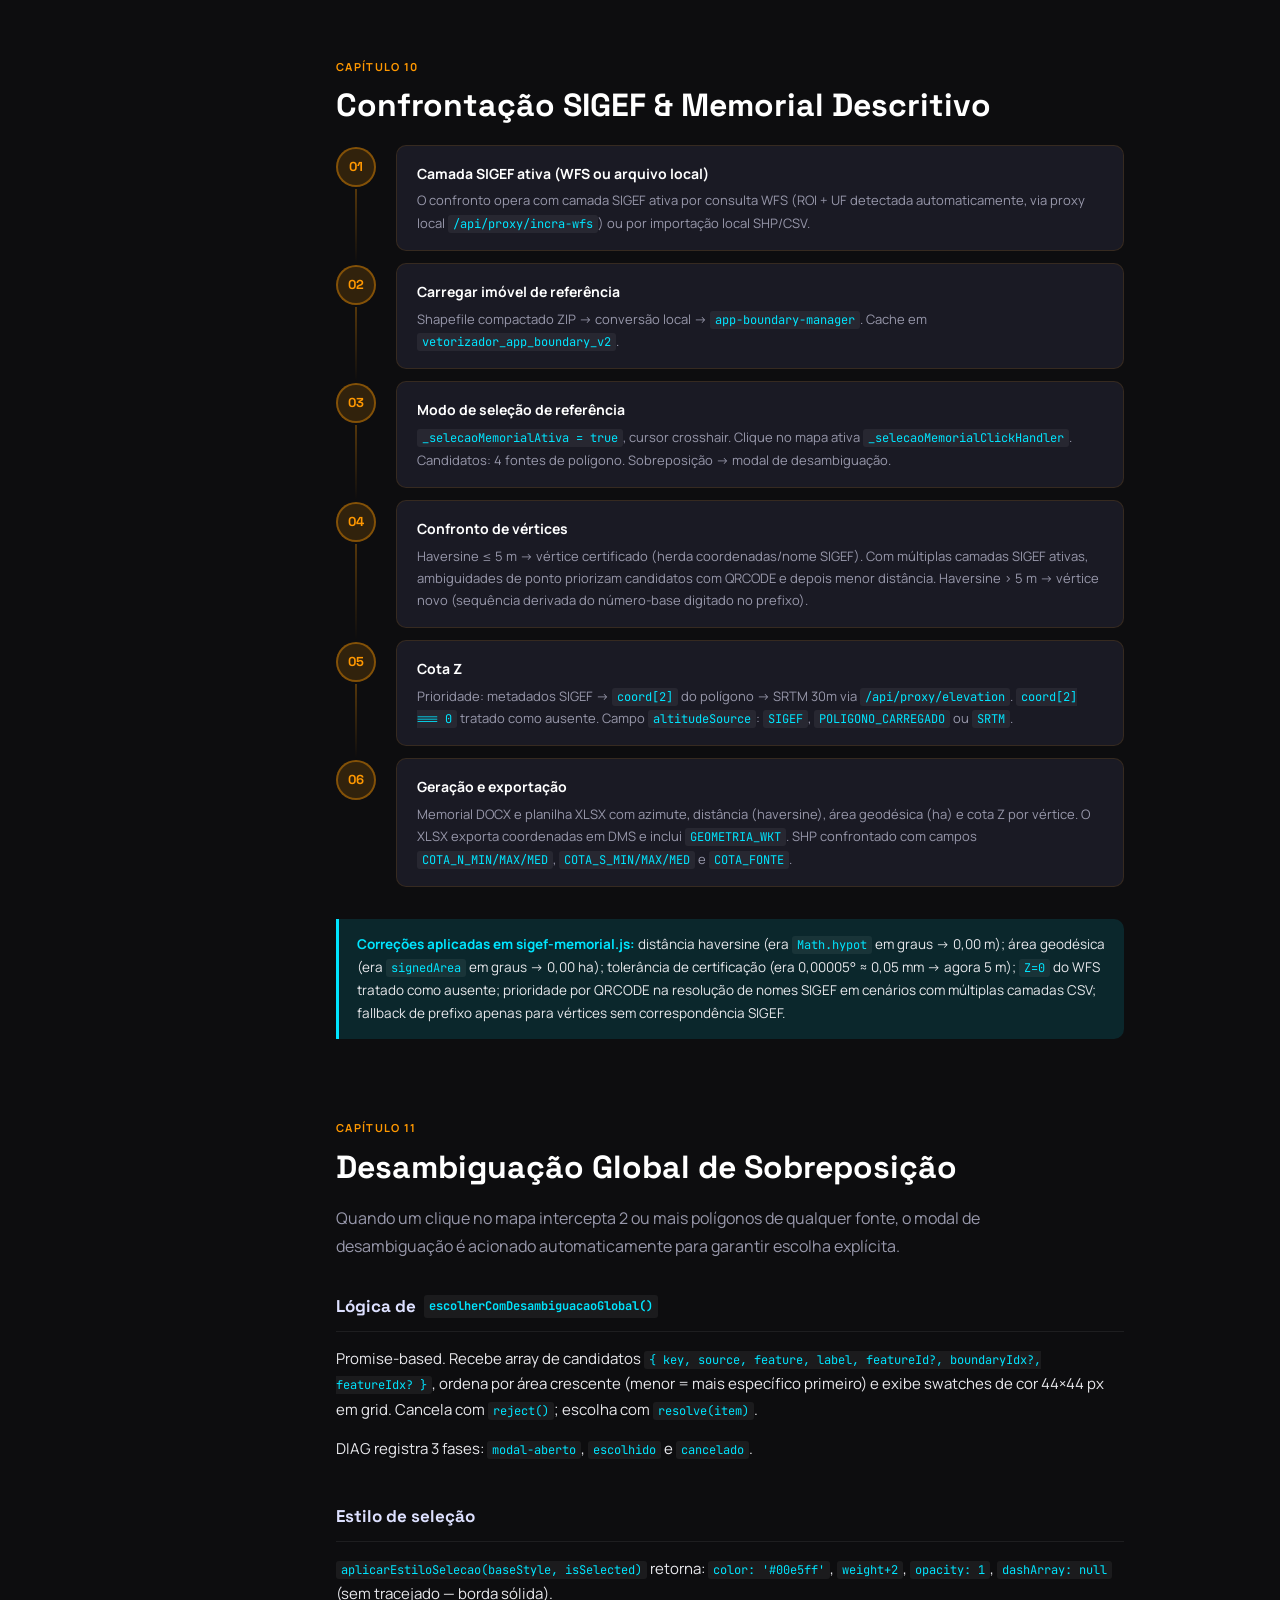
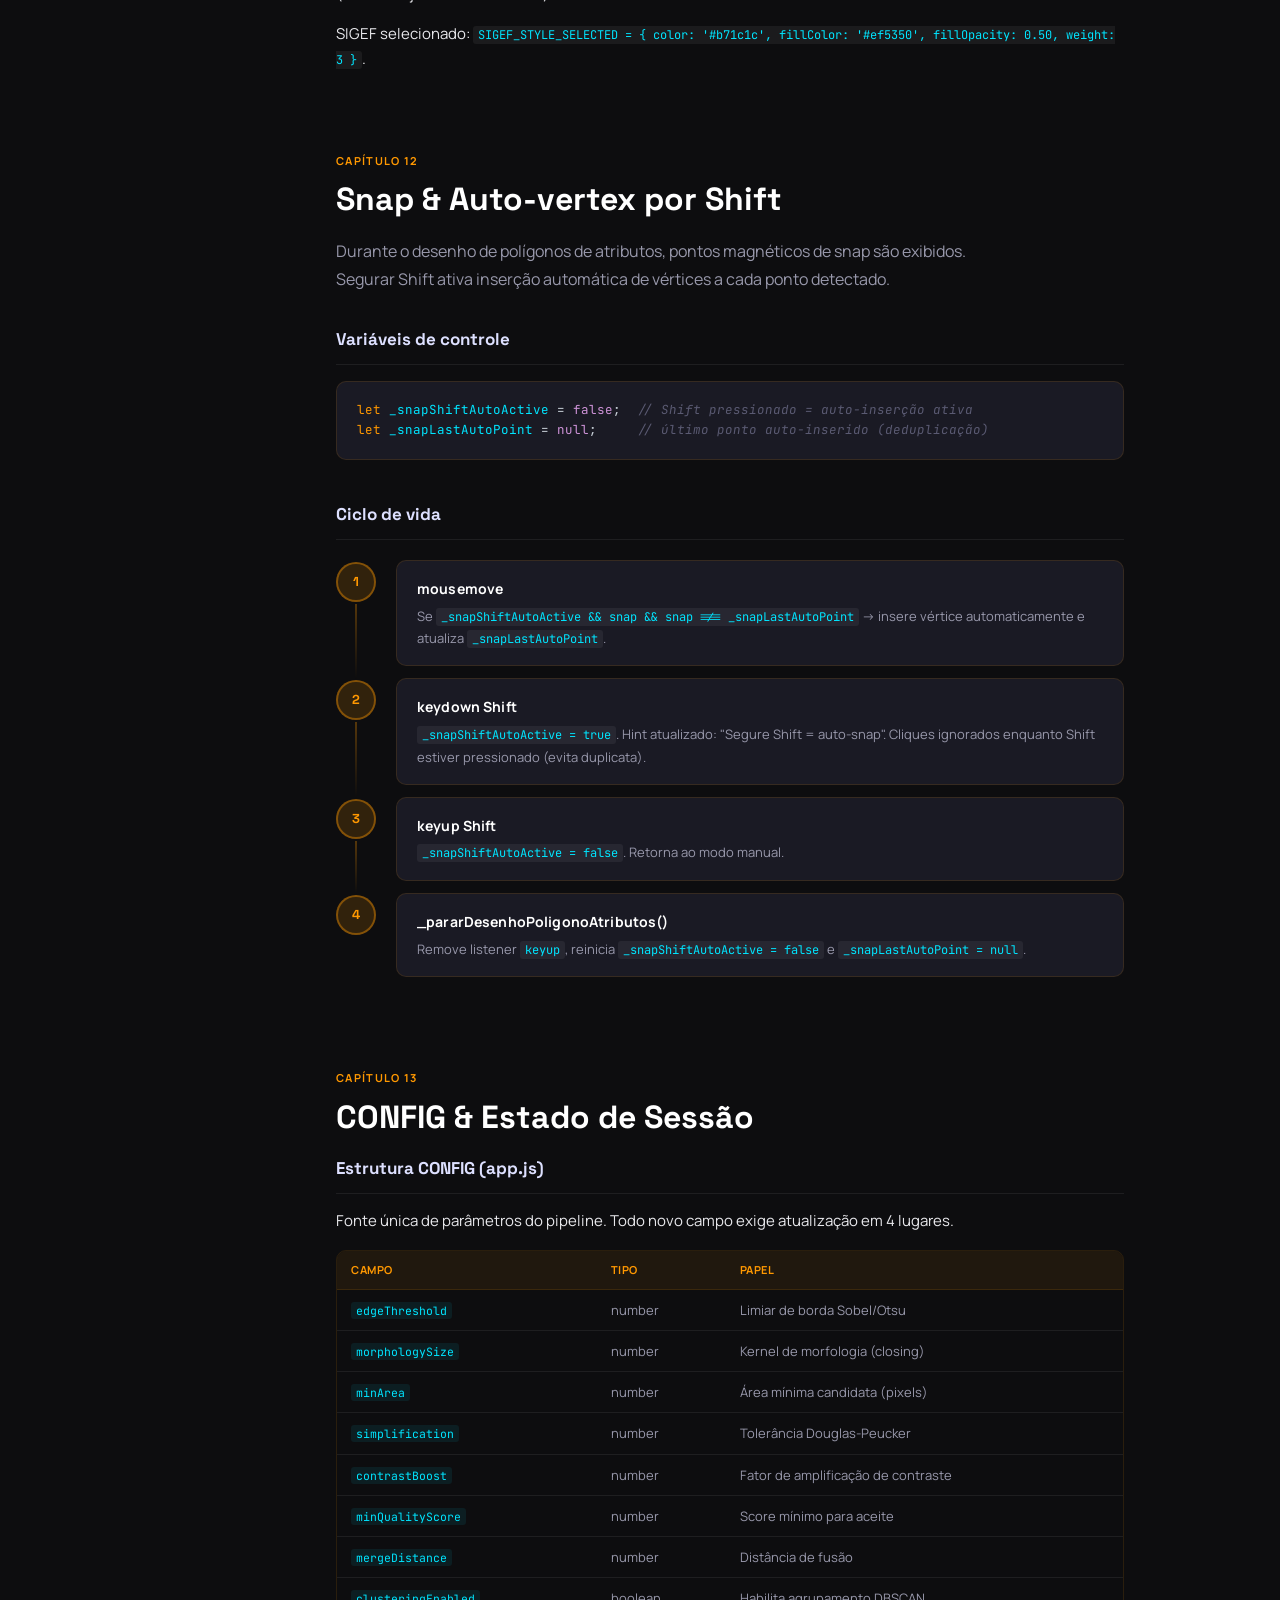
==== commit 8a5f8ad8: "Update" ====
--- a/engenharia/index.html
+++ b/engenharia/index.html
@@ -30,7 +30,7 @@
       <span class="topbar-title">Engenharia</span>
     </div>
     <div class="topbar-right">
-      <span class="topbar-badge">Setembro 2026</span>
+      <span class="topbar-badge">31/10/2026 · v1.3.9</span>
     </div>
   </header>
 
@@ -72,6 +72,7 @@
           <a href="#seguranca-runtime"><span class="nav-icon">🛡️</span>Segurança Runtime</a>
           <a href="#requisitos"><span class="nav-icon">✅</span>Rastreabilidade RF</a>
           <a href="#rnf"><span class="nav-icon">📐</span>RNF</a>
+          <a href="#fechamento-qa"><span class="nav-icon">🔬</span>Validação do ciclo</a>
           <a href="#escala-estrutura"><span class="nav-icon">🚀</span>Escala & Estrutura</a>
           <a href="#build"><span class="nav-icon">🔨</span>Build & Runbooks</a>
         </nav>
@@ -97,10 +98,10 @@
           software desktop para produção geoespacial e documental com núcleo determinístico Rust/WASM.
         </p>
         <div class="cover-meta">
-          <div class="cover-meta-item"><span>📅</span><span>Setembro 2026</span></div>
-          <div class="cover-meta-item"><span>🌿</span><span>win-desktop-main</span></div>
+          <div class="cover-meta-item"><span>📅</span><span>31 de outubro de 2026</span></div>
+          <div class="cover-meta-item"><span>📦</span><span>Baseline 1.3.9</span></div>
           <div class="cover-meta-item"><span>🦀</span><span>Rust + WASM</span></div>
-          <div class="cover-meta-item"><span>⚡</span><span>Electron v43 + Vite 8</span></div>
+          <div class="cover-meta-item"><span>⚡</span><span>Electron 45 + Vite 8</span></div>
           <div class="cover-meta-item"><span>📦</span><span>33 módulos catalogados</span></div>
         </div>
       </div>
@@ -130,6 +131,7 @@
           <li><a href="#rnf"><span class="toc-num">19</span>Requisitos Não Funcionais</a></li>
           <li><a href="#escala-estrutura"><span class="toc-num">20</span>Escala & Estrutura</a></li>
           <li><a href="#build"><span class="toc-num">21</span>Build & Runbooks</a></li>
+          <li><a href="#fechamento-qa"><span class="toc-num">22</span>Fechamento de Validação</a></li>
         </ul>
       </div>
 
@@ -170,7 +172,7 @@
             <div class="pipeline-step">
               <div class="step-num">3</div>
               <div class="step-body">
-                <h4>vetoriza_imagem (Rust/WASM)</h4>
+                <h4>vetorizar_imagem (Rust/WASM)</h4>
                 <p>Núcleo determinístico converte imagem em polígonos GeoJSON.</p>
               </div>
             </div>
@@ -185,9 +187,9 @@
             <div class="pipeline-step">
               <div class="step-num">4A</div>
               <div class="step-body">
-                <h4>Cobertura integral da ROI</h4>
-                <p>Após a geração base (inalterada), uma etapa complementar fecha lacunas residuais em qualquer preset,
-                  com processamento assíncrono em fatias para manter a UI fluida mesmo em ROIs grandes.</p>
+                <h4>Topologia específica por preset</h4>
+                <p>Uso do Solo verifica e completa a partição da ROI. Cobertura recorta edificações e subtrai
+                  sobreposições por confiança, sem preencher o terreno. Processamento cooperativo cede à interface.</p>
               </div>
             </div>
             <div class="pipeline-step">
@@ -202,13 +204,14 @@
         </div>
 
         <div class="callout">
-          <strong>Princípio central:</strong> todo o fluxo ativo de vetorização é deterministico e WASM-only — sem
-          dependência de inferência externa no caminho principal de geração de polígonos.
+          <strong>Princípio central:</strong> operação assistiva local com base determinística Rust/WASM.
+          Uso do Solo usa partição raster por cor como rota geométrica principal, com fallback por máscara/WASM.
+          Revisão de contornos, classes e complementação manual fazem parte do trabalho profissional.
         </div>
         <div class="callout callout-cyan">
-          <strong>Contrato de cobertura da ROI:</strong> a saída final deve cobrir 100% da ROI em qualquer preset,
-          preservando a lógica atual da geração base de polígonos e aplicando apenas preenchimento complementar de
-          lacunas com execução cooperativa para evitar travamento da interface.
+          <strong>Contrato de cobertura da ROI:</strong> partição total é exclusiva de Uso do Solo.
+          Cobertura não cria polígonos artificiais para ocupar espaços entre edificações.
+          Acurácia da detecção e validade topológica são verificações distintas.
         </div>
       </section>
 
@@ -352,14 +355,15 @@
         <p class="chapter-lead">Contratos que devem ser preservados em qualquer refatoração ou extensão do sistema.</p>
 
         <div class="boundary-card">
-          <h4>🦀 Fronteira 1 — WASM soberano</h4>
-          <p><code>vetorizar_imagem</code> é a única fonte de extração geométrica. O fluxo ativo é
-            determinístico (WASM-only). Saída obrigatória: GeoJSON <code>Polygon</code> com anel fechado, coordenadas
-            normalizadas em pixels [0.0, 1.0].</p>
+          <h4>🦀 Fronteira 1 — Base determinística e rotas por origem</h4>
+          <p><code>vetorizar_imagem</code> extrai contornos de imagem no núcleo Rust; Uso do Solo prioriza a
+            partição raster local. PDF usa parsing e SHP usa normalização, sem passagem obrigatória pelo WASM.
+            Saída base Rust: <code>Polygon</code> fechado em coordenadas de pixel; saída operacional:
+            coordenadas geográficas, furos preservados e todas as partes resultantes.</p>
         </div>
         <div class="boundary-card">
           <h4>💾 Fronteira 2 — Camada de referência local por instalação</h4>
-          <p>A camada de referência topográfica (APP) é local no desktop. No fluxo de memorial SIGEF, exatamente
+          <p>APP (Área de Preservação Permanente) e camada de referência são locais no desktop. No fluxo de memorial SIGEF, exatamente
             1 polígono de referência é escolhido por clique (com desambiguação se necessário), com candidatos das 4
             fontes disponíveis no mapa.</p>
         </div>
@@ -479,8 +483,8 @@
 
         <div class="module-card">
           <span class="module-name">app-boundary-manager.js</span>
-          <h4>Gerenciador da camada de referência (APP)</h4>
-          <p>Concentra o ciclo de vida da camada de referência topográfica por instalação. Normaliza GeoJSON, persiste
+          <h4>Gerenciador local de APP e camada de referência</h4>
+          <p>Concentra o ciclo de vida local de APP (Área de Preservação Permanente) e da camada de referência. Normaliza GeoJSON, persiste
             cache em localStorage (<code>vetorizador_app_boundary_v2</code>), exibe no mapa. O callback
             <code>onFeatureClick</code> delega para <code>lidarCliquePoligono</code> tornando a camada participante da
             desambiguação global.</p>
@@ -490,10 +494,10 @@
         <div class="module-card">
           <span class="module-name">feature-flag-manager.js</span>
           <h4>Gerenciador de feature flags</h4>
-          <p>Flags persistidas em localStorage, guardrails WASM-only, auditoria operacional,
+          <p>Flags persistidas em localStorage, guardrails de assistência local, auditoria operacional,
             <code>BENCHMARK_APROVACAO_PRESET</code> por preset. Inicialização:
             <code>initFeatureFlagManager({ syncConfigField })</code>.</p>
-          <div class="module-tags"><span class="tag tag-cyan">wasm-only guardrail</span><span
+          <div class="module-tags"><span class="tag tag-cyan">assistive-local guardrail</span><span
               class="tag">auditoria</span></div>
         </div>
 
@@ -574,7 +578,7 @@
         <h2>Desktop & APIs Auxiliares</h2>
 
         <div class="section">
-          <h3>Runtime desktop (Electron v43)</h3>
+          <h3>Runtime desktop (Electron 45)</h3>
           <div class="card-grid">
             <div class="card">
               <span class="card-icon">🚀</span>
@@ -702,15 +706,18 @@
             <div class="step-num">03</div>
             <div class="step-body">
               <h4>vetorizar_imagem (WASM)</h4>
-              <p>Base64 PNG → núcleo Rust → <code>FeatureCollection</code> GeoJSON em pixel-space [0,1].</p>
+              <p>Base64 PNG → núcleo Rust → <code>FeatureCollection</code> GeoJSON em coordenadas de pixel da
+                imagem, ainda sem georreferenciamento.</p>
             </div>
           </div>
           <div class="pipeline-step">
             <div class="step-num">04</div>
             <div class="step-body">
               <h4>Pós-processamento geométrico</h4>
-              <p><code>geo-postprocess.js</code>: NMS, filtro por área/bbox/IoU, guardrails por preset, simplificação,
-                regularização e orçamento para evitar etapas topológicas caras em lote.</p>
+              <p>Para Cobertura: filtros, NMS e regularização, seguidos de recorte final pela ROI e subtração de
+                sobreposições por prioridade estável de confiança. Preservam-se todas as partes e anéis internos;
+                métricas são recalculadas. A partição raster de Uso do Solo evita filtros de edificações,
+                inferência geométrica, fusão multiperfil e pós-processamento destrutivo.</p>
             </div>
           </div>
           <div class="pipeline-step">
@@ -732,8 +739,19 @@
 
         <div class="callout callout-warn">
           <strong>preset uso_solo</strong> executa rota classMap como caminho principal: K-means + calibração por paleta
-          RGB + ajuste por vizinhança de cor + tesselação direta. Fallback por máscara/WASM é apenas de contingência e a
-          topologia pesada só roda dentro do orçamento de tempo/features.
+          RGB + ajuste por vizinhança de cor + tesselação direta em qualquer tamanho de ROI. Contornos dirigidos
+          preservam furos e contatos diagonais; ruído é reclassificado no raster, não apagado. Suavização compartilha
+          vértices e fixa junções e moldura. Recorte usa 12 casas decimais; fallback geométrico conserva 9.
+          Cobertura final é verificada com preenchimento residual, sem consolidação automática final de classes.
+        </div>
+        <div class="section">
+          <h3>Revisão e desenho manual</h3>
+          <p>Classificação e confirmação da edição atualizam o mapa antes da captura diferida de feedback.
+            Exclusão resolve novamente o ID após a confirmação e limpa camadas e seleção. Edição preserva furos;
+            cancelar restaura a geometria anterior. O checklist interativo de desenhar, classificar, editar,
+            cancelar, excluir e redesenhar permanece necessário para homologação.</p>
+          <p>Complementar edificações não detectadas e corrigir classes ou limites de Uso do Solo são atividades
+            esperadas do operador, não uma promessa de autonomia completa da vetorização automática.</p>
         </div>
       </section>
 
@@ -1120,7 +1138,8 @@
                 <tr>
                   <td><code>base64_png</code></td>
                   <td>string</td>
-                  <td>PNG codificado Base64, sem prefixo data URI. Deve ser escala de cinza, sem alpha, pré-processado.
+                  <td>Fluxo JS fornece PNG pré-processado em Base64, sem prefixo data URI. Rust decodifica a imagem,
+                    converte para luminância de 8 bits e aplica limiar binário interno de 128.
                   </td>
                 </tr>
               </tbody>
@@ -1130,15 +1149,18 @@
 
         <div class="section">
           <h3>Saída — FeatureCollection GeoJSON</h3>
+          <p>Falhas de decodificação retornam texto de erro, não uma FeatureCollection vazia de sucesso.
+            O chamador deve tratar falha de parsing e comunicar o erro. Propriedades operacionais
+            como ID, classe, área e confiança são adicionadas no JavaScript, após a saída base.</p>
           <pre>{
   <span class="str">"type"</span>: <span class="str">"FeatureCollection"</span>,
   <span class="str">"features"</span>: [{
     <span class="str">"type"</span>: <span class="str">"Feature"</span>,
     <span class="str">"geometry"</span>: {
       <span class="str">"type"</span>: <span class="str">"Polygon"</span>,
-      <span class="str">"coordinates"</span>: [[[<span class="num">lon</span>, <span class="num">lat</span>], ..., [<span class="num">lon</span>, <span class="num">lat</span>]]]
+      <span class="str">"coordinates"</span>: [[[<span class="num">x_pixel</span>, <span class="num">y_pixel</span>], ..., [<span class="num">x_pixel</span>, <span class="num">y_pixel</span>]]]
     },
-    <span class="str">"properties"</span>: {}
+    <span class="str">"properties"</span>: null
   }]
 }</pre>
         </div>
@@ -1151,12 +1173,14 @@
               <p>Último ponto = primeiro ponto. Sempre.</p>
             </div>
             <div class="card"><span class="card-icon">📐</span>
-              <h4>Sem furos</h4>
-              <p>Cada <code>Polygon</code> tem exatamente um anel externo.</p>
+              <h4>Anéis internos no produto final</h4>
+              <p>A extração base e a saída operacional são contratos distintos. Furos gerados pela partição raster
+                ou diferença espacial devem ser preservados; cada parte permanece <code>Polygon</code>.</p>
             </div>
             <div class="card"><span class="card-icon">📏</span>
-              <h4>Pixel-space [0, 1]</h4>
-              <p>Coordenadas normalizadas. Conversão para lat/lng em <code>app.js</code>.</p>
+              <h4>Pixel-space da imagem</h4>
+              <p>Rust emite x/y de pixel; <code>app.js</code> converte para lat/lng. Compatibilidade legada
+                com coordenadas normalizadas não redefine a saída atual do núcleo.</p>
             </div>
           </div>
         </div>
@@ -1198,7 +1222,9 @@
             </div>
             <div class="card"><span class="card-icon">📤</span>
               <h4>Exportação consolidada</h4>
-              <p>Botão único exporta: buffer + archive + contexto expandido em JSON auditável offline.</p>
+              <p>Exporta buffer, archive e contexto em partes JSON/Blob, sem truncar dados. No desktop, IPC aceita
+                chunks para escrita em disco; botão ocupado e erros são informados. O contexto completo ainda ocupa
+                memória e a cópia para clipboard mantém serialização integral.</p>
             </div>
           </div>
         </div>
@@ -1271,6 +1297,9 @@
 
       <!-- ═══ CAPÍTULO 18: RASTREABILIDADE RF ═══ -->
       <section class="chapter" id="requisitos">
+        <p>Os status deste catálogo descrevem mecanismos presentes no código, não aprovação de teste ponta a
+          ponta de cada requisito. A evidência executada e as pendências do ciclo estão no
+          <a href="#fechamento-qa">fechamento de validação</a>.</p>
         <span class="chapter-eyebrow">Capítulo 18</span>
         <h2>Rastreabilidade de Requisitos Funcionais</h2>
         <p class="chapter-lead">Referência: Setembro 2026 · <code>win-desktop-main</code></p>
@@ -1367,7 +1396,7 @@
               </tr>
               <tr>
                 <td>RF-13</td>
-                <td>Operação WASM-only</td>
+                <td>Operação assistiva local com fallback determinístico</td>
                 <td><span class="badge-impl">Implementado</span></td>
                 <td><code>feature-flag-manager.js</code>, <code>app.js</code>, <code>vetoriza/src/lib.rs</code></td>
               </tr>
@@ -1482,6 +1511,8 @@
       <section class="chapter" id="rnf">
         <span class="chapter-eyebrow">Capítulo 19</span>
         <h2>Requisitos Não Funcionais</h2>
+        <p>“Implementado” indica mecanismo identificado, não certificação nem garantia em toda ROI/dispositivo.
+          Desempenho e acurácia precisam de benchmark real; o QA manual e o pacote final têm gates próprios.</p>
 
         <div class="stat-grid">
           <div class="stat-item"><span class="stat-num">14</span><span class="stat-label">RNF mapeados</span></div>
@@ -1506,13 +1537,13 @@
                 <td>RNF-01</td>
                 <td>Consistência geométrica</td>
                 <td><span class="badge-impl">Implementado</span></td>
-                <td>Polígonos fechados garantidos pelo WASM</td>
+                <td>Anéis fechados, furos preservados e validade topológica verificada nos dois presets; ver evidências do ciclo.</td>
               </tr>
               <tr>
                 <td>RNF-02</td>
                 <td>Determinismo do núcleo</td>
                 <td><span class="badge-impl">Implementado</span></td>
-                <td>WASM como única fonte de extração</td>
+                <td>Base determinística WASM; Uso do Solo usa partição raster local por cor.</td>
               </tr>
               <tr>
                 <td>RNF-03</td>
@@ -1524,7 +1555,8 @@
                 <td>RNF-04</td>
                 <td>Qualidade mínima</td>
                 <td><span class="badge-partial">Parcial</span></td>
-                <td>F1 ≥ 0,70 e IoU ≥ 0,60 definidos; sem regressão automatizada</td>
+                <td>F1 ≥ 0,70 e IoU ≥ 0,60 são metas de benchmark ainda sem referências reais suficientes.
+                  Regressões topológicas existem; não comprovam acurácia temática.</td>
               </tr>
               <tr>
                 <td>RNF-05</td>
@@ -1657,7 +1689,7 @@
             </div>
             <div class="card"><span class="card-icon">📂</span>
               <h4>APP por instalação</h4>
-              <p>Camada de referência topográfica permanece local por instalação no desktop.</p>
+              <p>APP (Área de Preservação Permanente) e camada de referência permanecem locais por instalação desktop.</p>
             </div>
           </div>
         </div>
@@ -1685,6 +1717,10 @@
 <span class="fn">npm run desktop:dev</span>   <span class="cm"># Electron + Vite em desenvolvimento</span>
 <span class="fn">npm run desktop:start</span> <span class="cm"># Electron sobre build existente</span>
 <span class="fn">npm run dist:win</span>      <span class="cm"># empacotamento Windows (.exe)</span></pre>
+          <p><code>npm run dist:win:store</code> gera o MSIX de submissão; o manifesto usa
+            <code>1.3.9.0</code>. Este fechamento não gerou novo pacote nem realizou submissão.
+            Build não atualiza uma instalação existente; assinatura, WACK e Smart App Control exigem
+            homologação separada do artefato final.</p>
         </div>
 
         <div class="section">
@@ -1732,12 +1768,59 @@
         </div>
       </section>
 
+      <section class="chapter" id="fechamento-qa">
+        <span class="chapter-eyebrow">Capítulo 22 · 31/10/2026</span>
+        <h2>Fechamento de Validação — 1.3.9</h2>
+        <p class="chapter-lead">Segmentação estabilizada após aprovação visual do usuário para uso assistivo em
+          escritório. Esta conclusão não implica detecção completa, classificação infalível ou certificação externa.</p>
+        <div class="table-wrap">
+          <table>
+            <thead><tr><th>Escopo</th><th>Evidência observada</th><th>Conclusão</th></tr></thead>
+            <tbody>
+              <tr><td>Cobertura</td><td>Execução <code>run_1793467145186_c2714a</code>: 132 candidatos → 134 partes;
+                zero inválidos, auto-interseções ou anéis abertos. Sobreposição residual ≈ 4,87 × 10⁻⁹ m²;
+                área fora da ROI ≈ 1,68 × 10⁻¹¹ m².</td><td>Topologia verificada no export real.
+                A divisão de partes não representa novas edificações detectadas.</td></tr>
+              <tr><td>Tempo da correção</td><td>176,8 ms na mesma execução; duração total 14,28 s,
+                WASM 87,8 ms.</td><td>Medição dessa ROI/dispositivo, não garantia de desempenho universal.</td></tr>
+              <tr><td>Uso do Solo</td><td>Execução <code>run_1793465688203_ai58f7</code>: 180 polígonos,
+                cobertura 99,9999999139%, zero inválidos/auto-interseções.</td><td>Visual aprovada e
+                cobertura/topologia verificadas; revisão temática manual continua necessária.</td></tr>
+              <tr><td>Calibração estrita</td><td>Uso do Solo: 3 de 17 critérios reprovados
+                (confiança, fragmentação, alta qualidade).</td><td>Sem aprovação integral da Fase 2.
+                Limiares não foram reduzidos para produzir PASS.</td></tr>
+              <tr><td>Regressões</td><td>Topologia dos dois presets, NMS, exportação de diagnóstico;
+                lint e build aprovados no ciclo.</td><td>Não substituem benchmark real, QA manual interativa
+                ou homologação do instalador final.</td></tr>
+            </tbody>
+          </table>
+        </div>
+        <div class="section">
+          <h3>Contratos e reprodução do QA</h3>
+          <p>Cobertura limpa nós degenerados e só aceita reparo de distância zero se a diferença simétrica da área
+            for finita e ≤ 0,000001 m². Todas as partes são revalidadas. Falha mantém os originais com aviso na
+            interface e diagnóstico, sem aplicar resultado parcial.</p>
+          <pre>npm run qa:uso-solo:topology
+npm run qa:cobertura:topology
+node .\scripts\verify-diagnostic-export.mjs
+npm run qa:geo-postprocess:nms
+npm run qa:cobertura:topology -- --geojson="CAMINHO" --diag="CAMINHO"
+npm run qa:uso-solo:calibration -- --strict=1 --geojson="CAMINHO" --diag="CAMINHO"</pre>
+          <p>Diagnóstico e GeoJSON devem corresponder ao mesmo <code>runId</code>. O teste de Cobertura usa o Turf
+            vendorizado que acompanha o aplicativo. Interseções são geométricas reais, não sobreposição de bboxes;
+            fragmentos de Uso do Solo são medidos por área ≤ 24 m², não por número de vértices.</p>
+          <p>Próximos gates: referências reais versionadas para benchmark, QA interativa do fluxo manual e
+            homologação do pacote final. Não ajustar segmentação aprovada apenas para perseguir scores heurísticos.
+            Código atualizado localmente não significa portfólio publicado.</p>
+        </div>
+      </section>
+
     </main>
   </div>
 
   <!-- FOOTER -->
   <footer class="mag-footer">
-    <p>Vetorizador · Documentação de Engenharia · Setembro 2026</p>
+    <p>Vetorizador · Documentação de Engenharia · 31/10/2026 · v1.3.9</p>
     <p><a href="../index.html">← Voltar ao portfólio</a> · Copyright © 2026 Marcos Roberto Nunes Lindolpho</p>
   </footer>
 
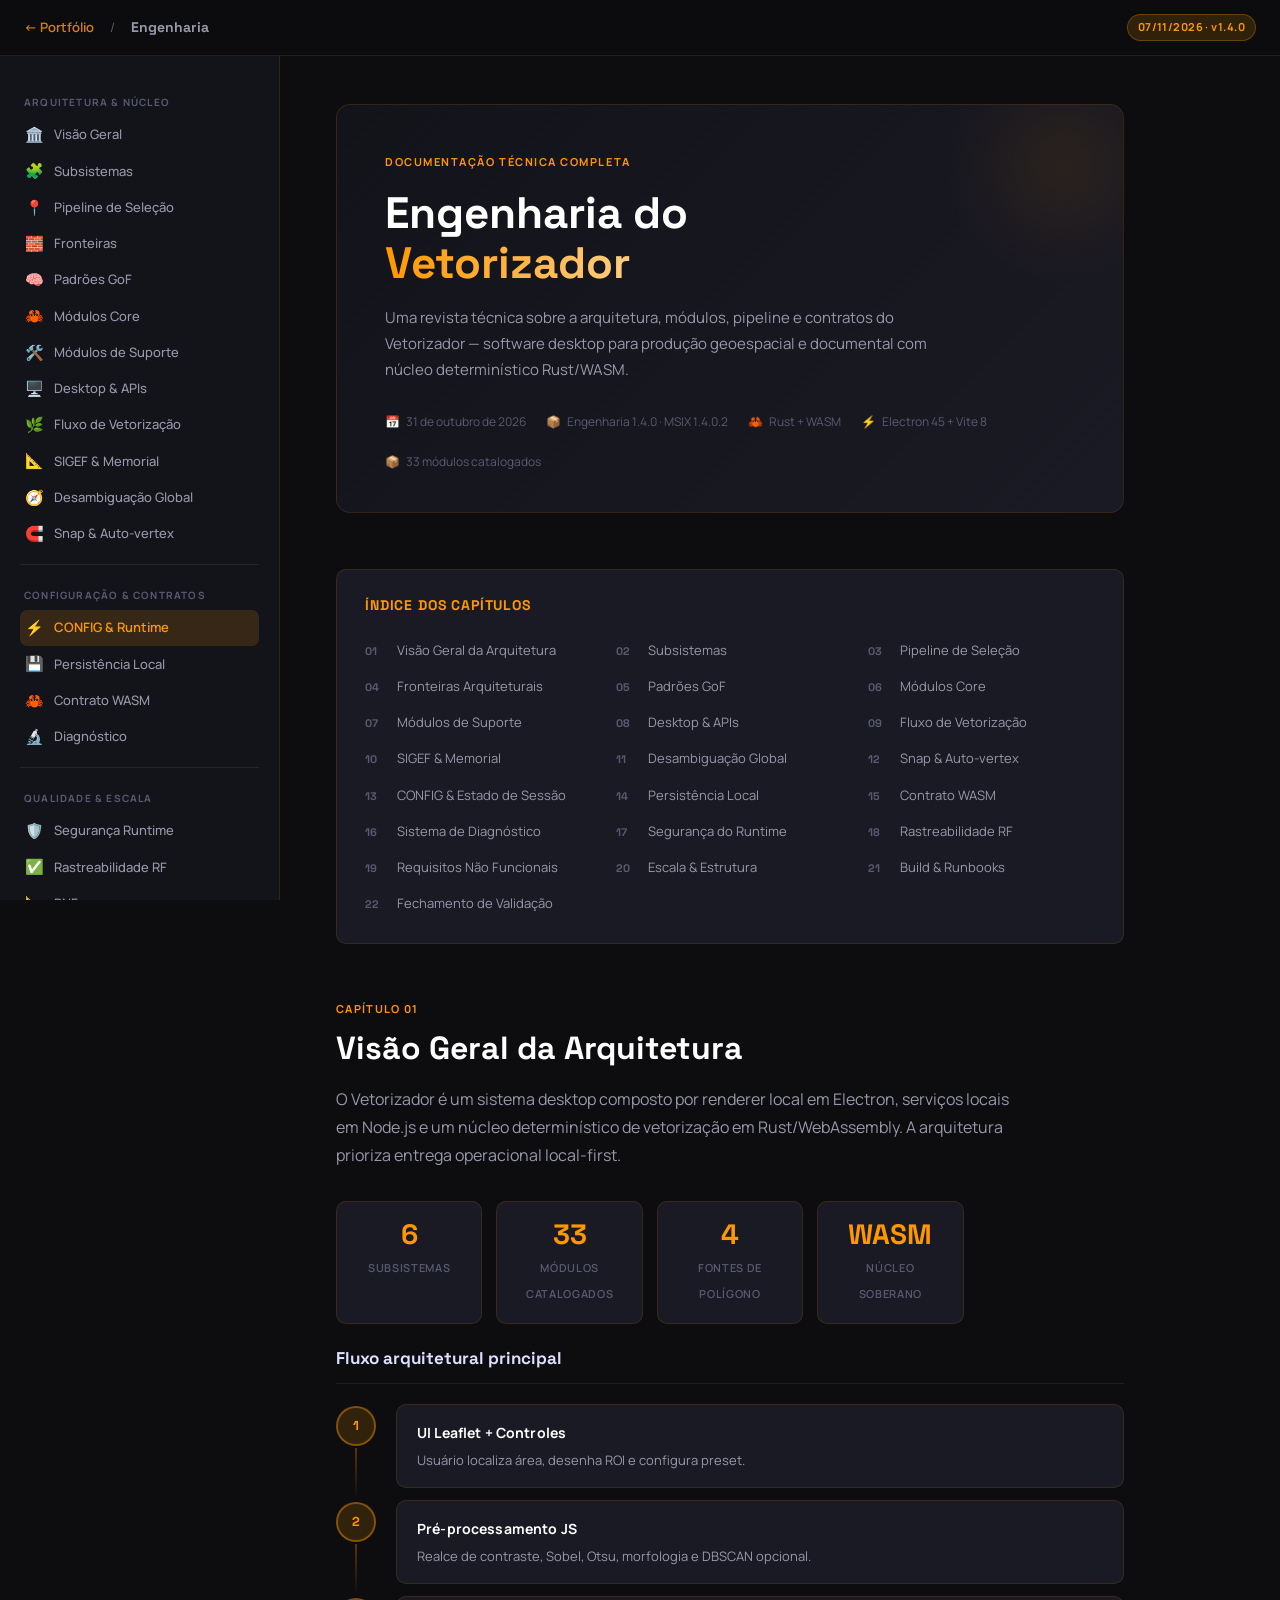
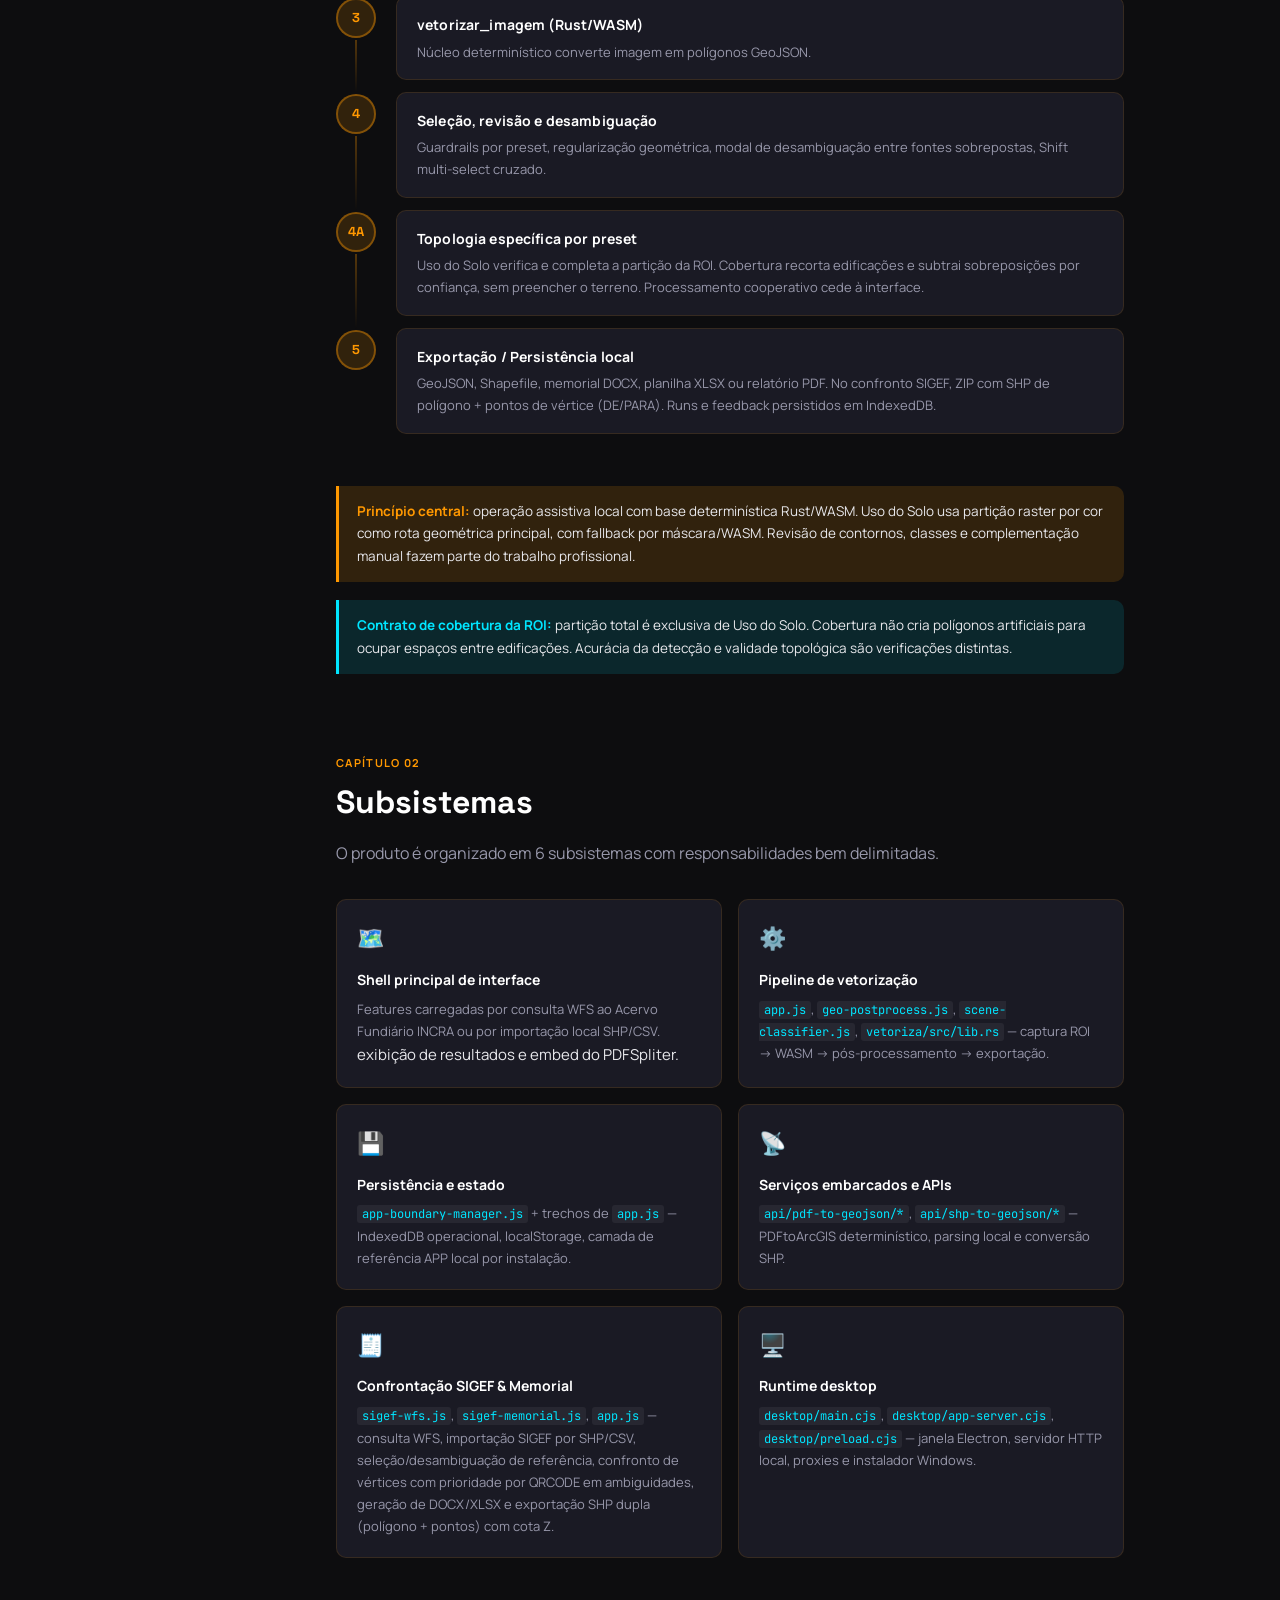
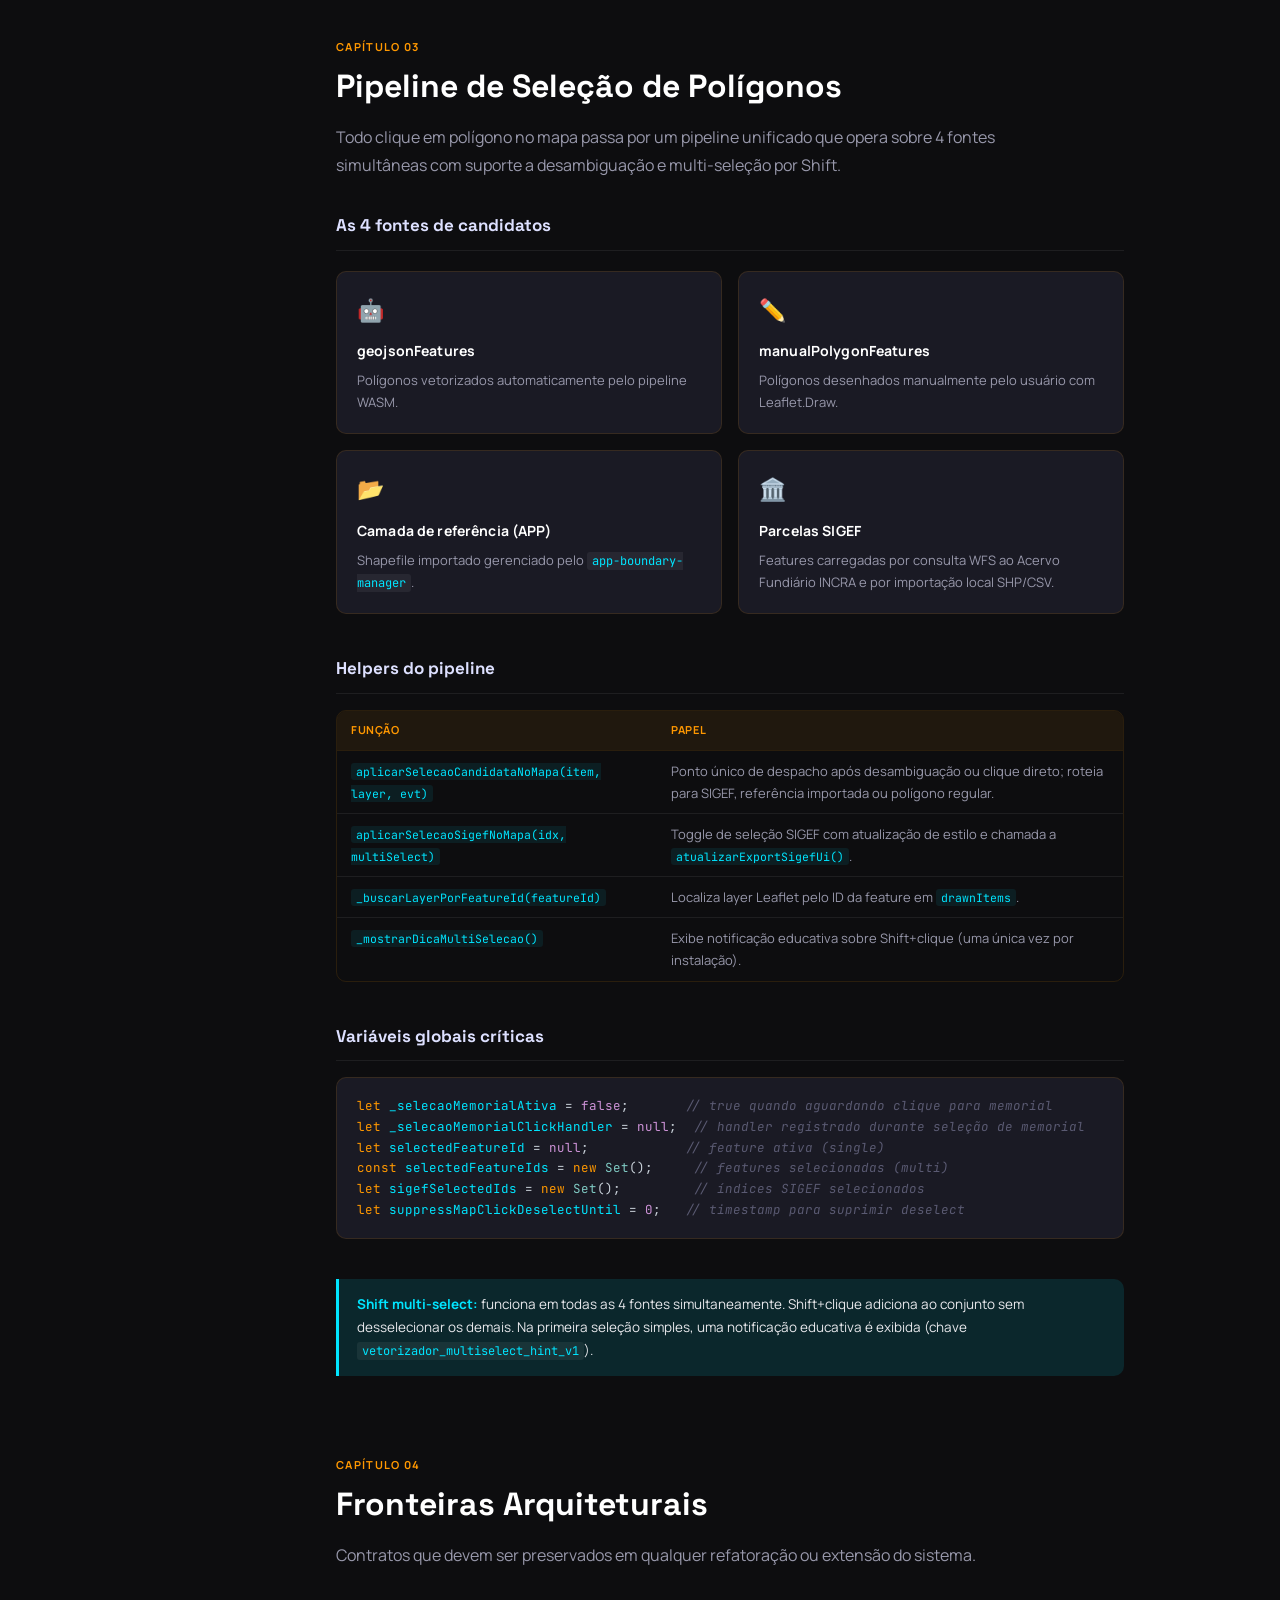
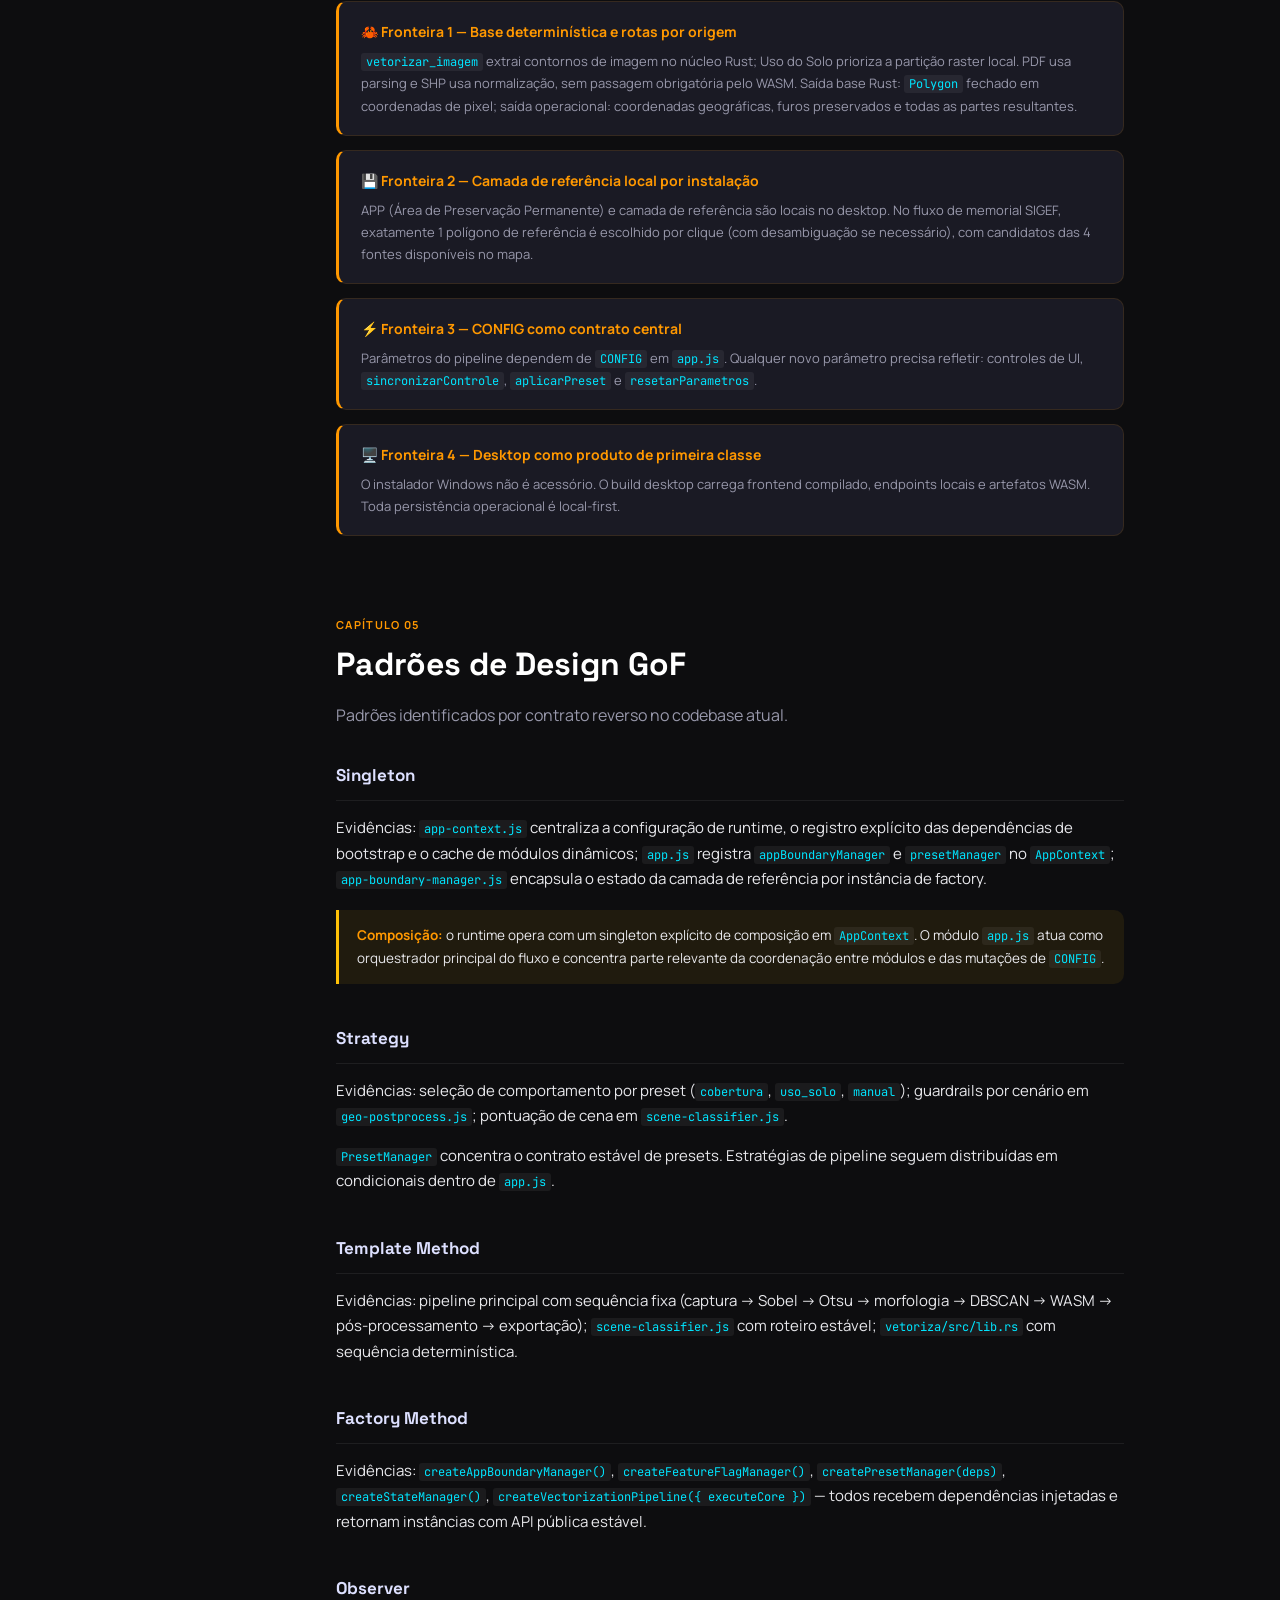
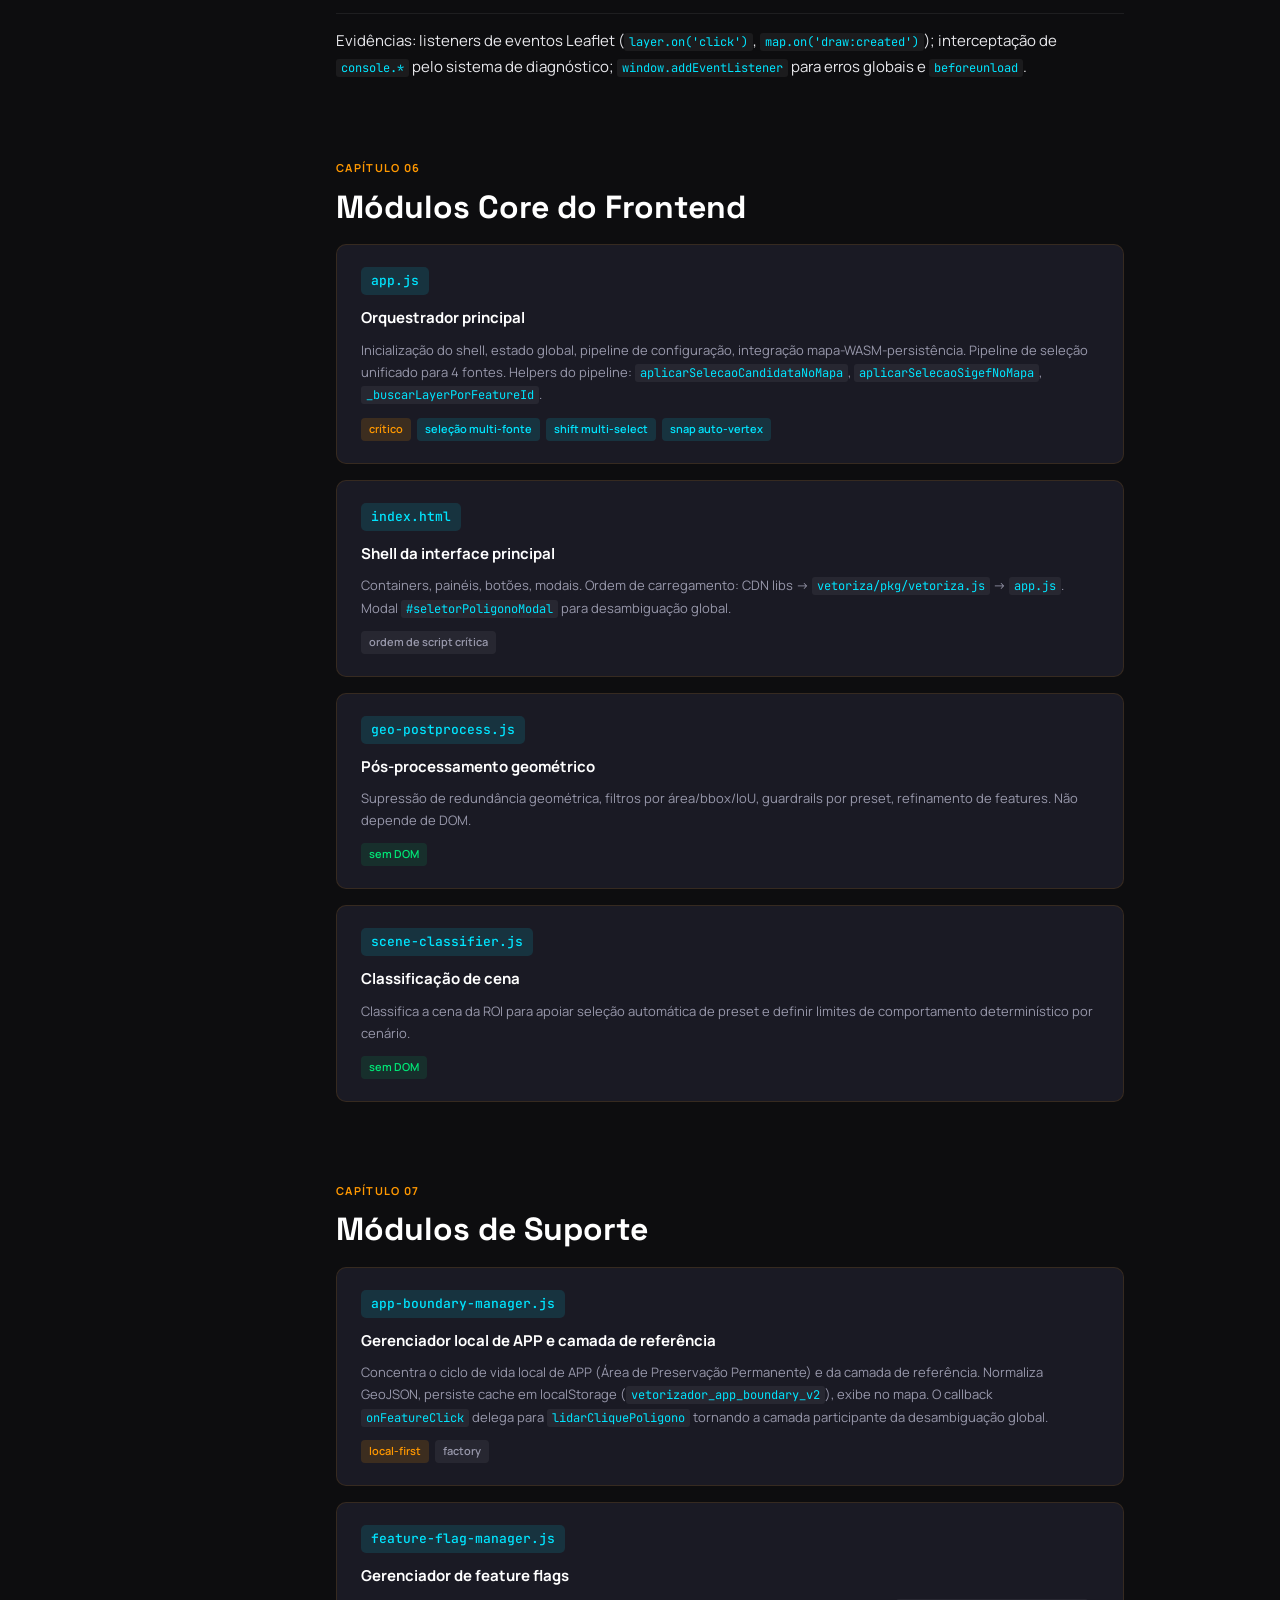
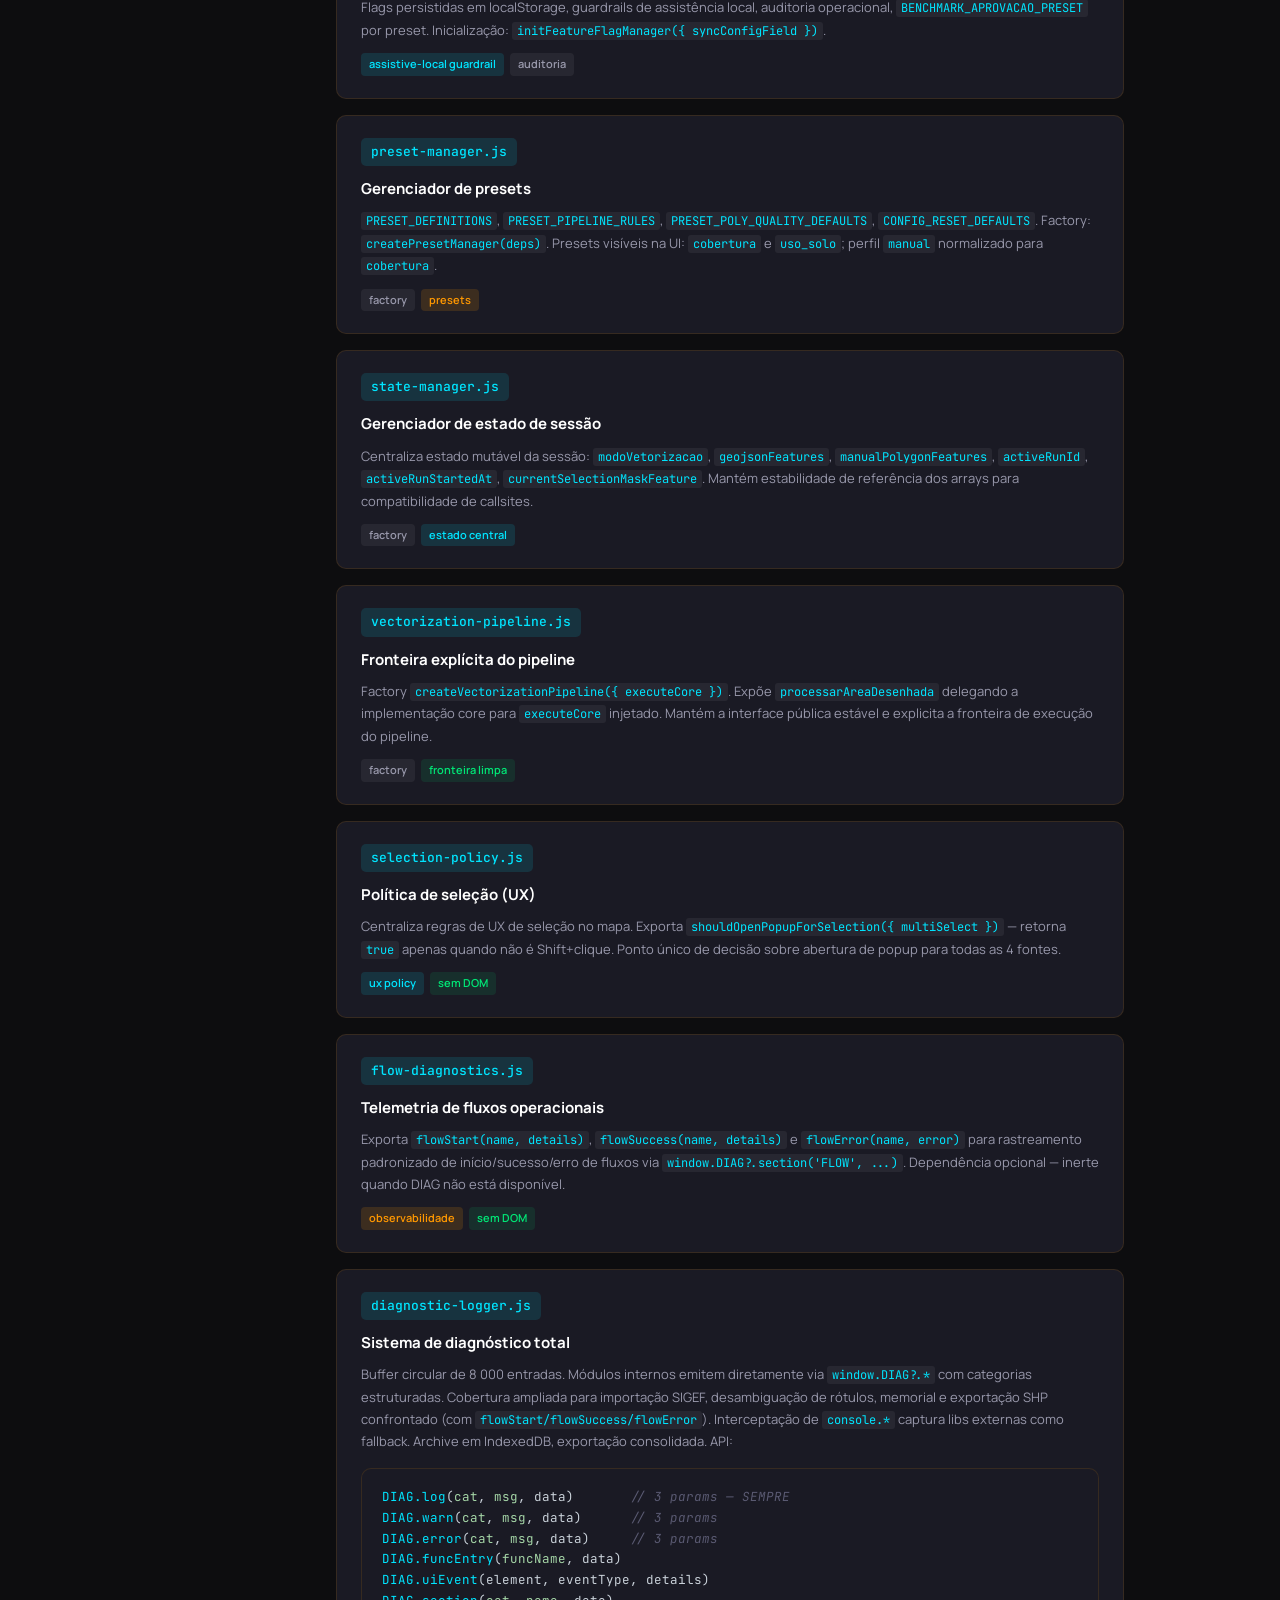
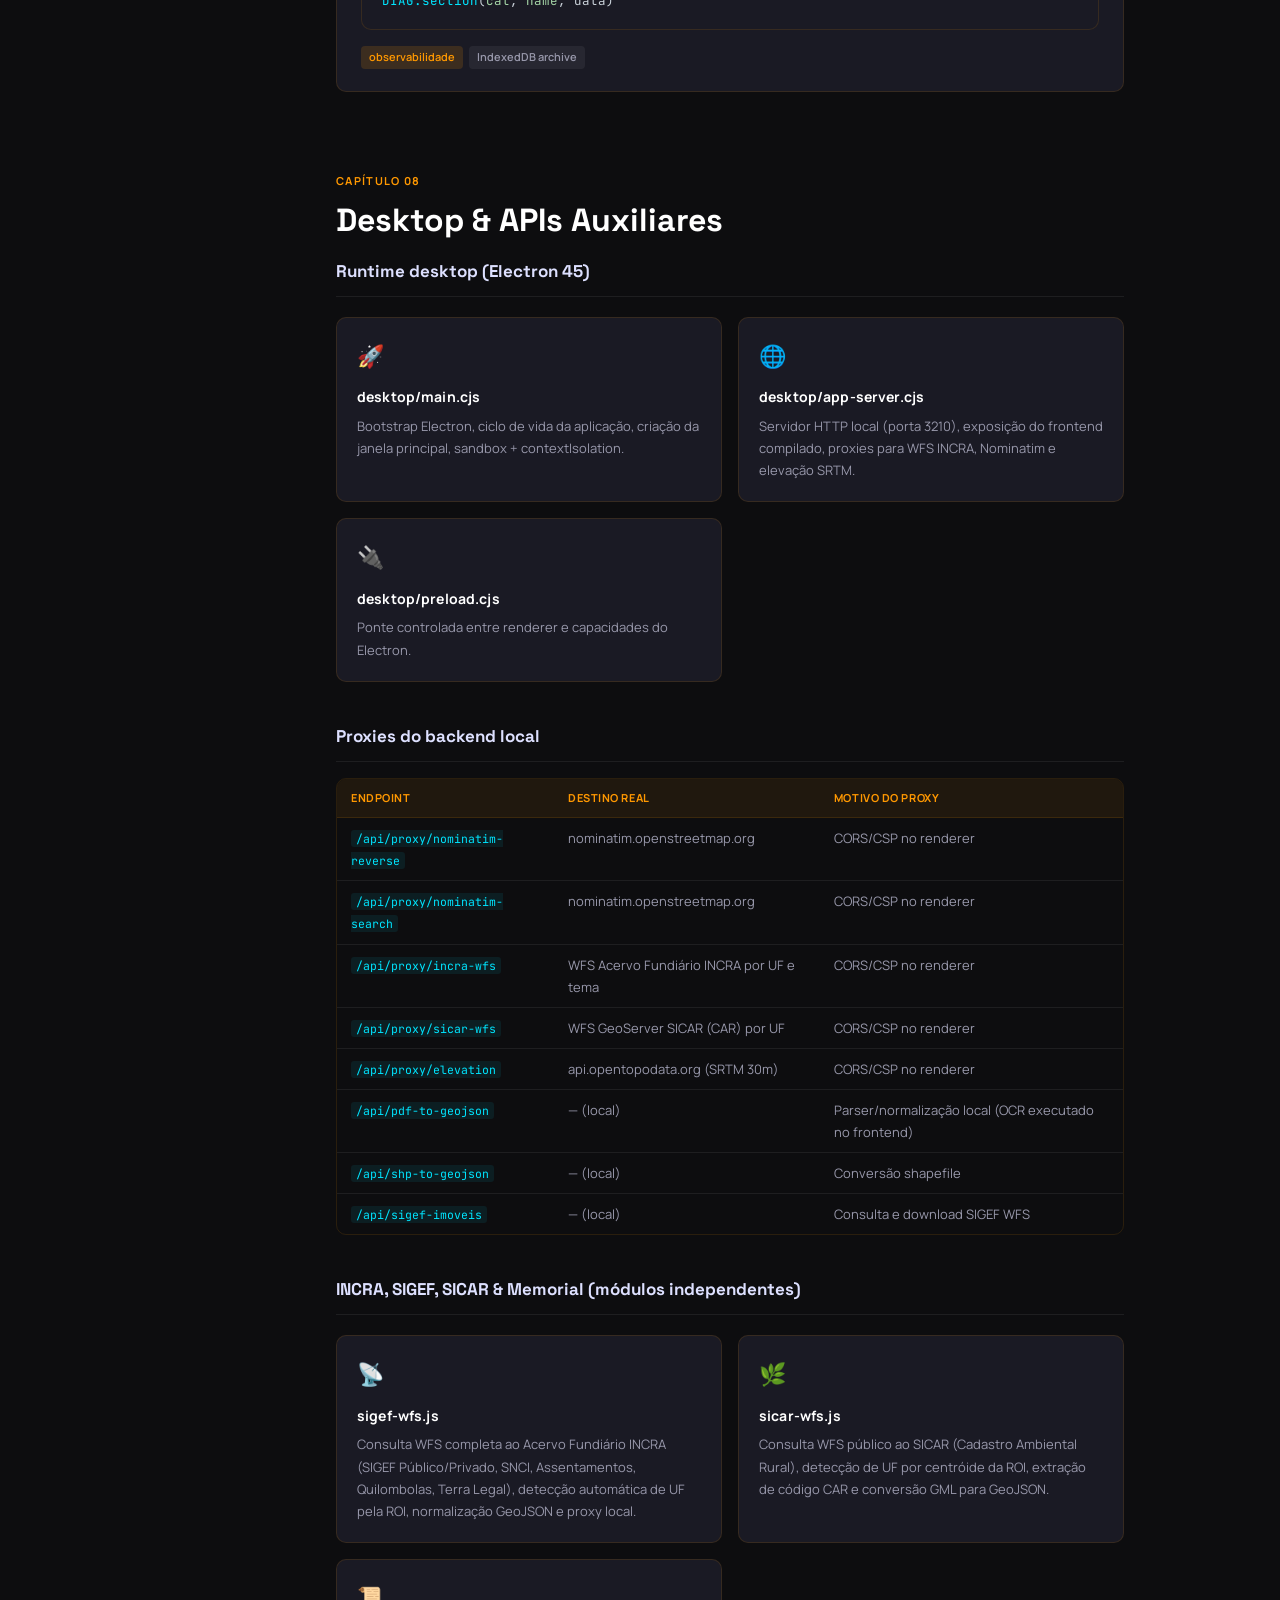
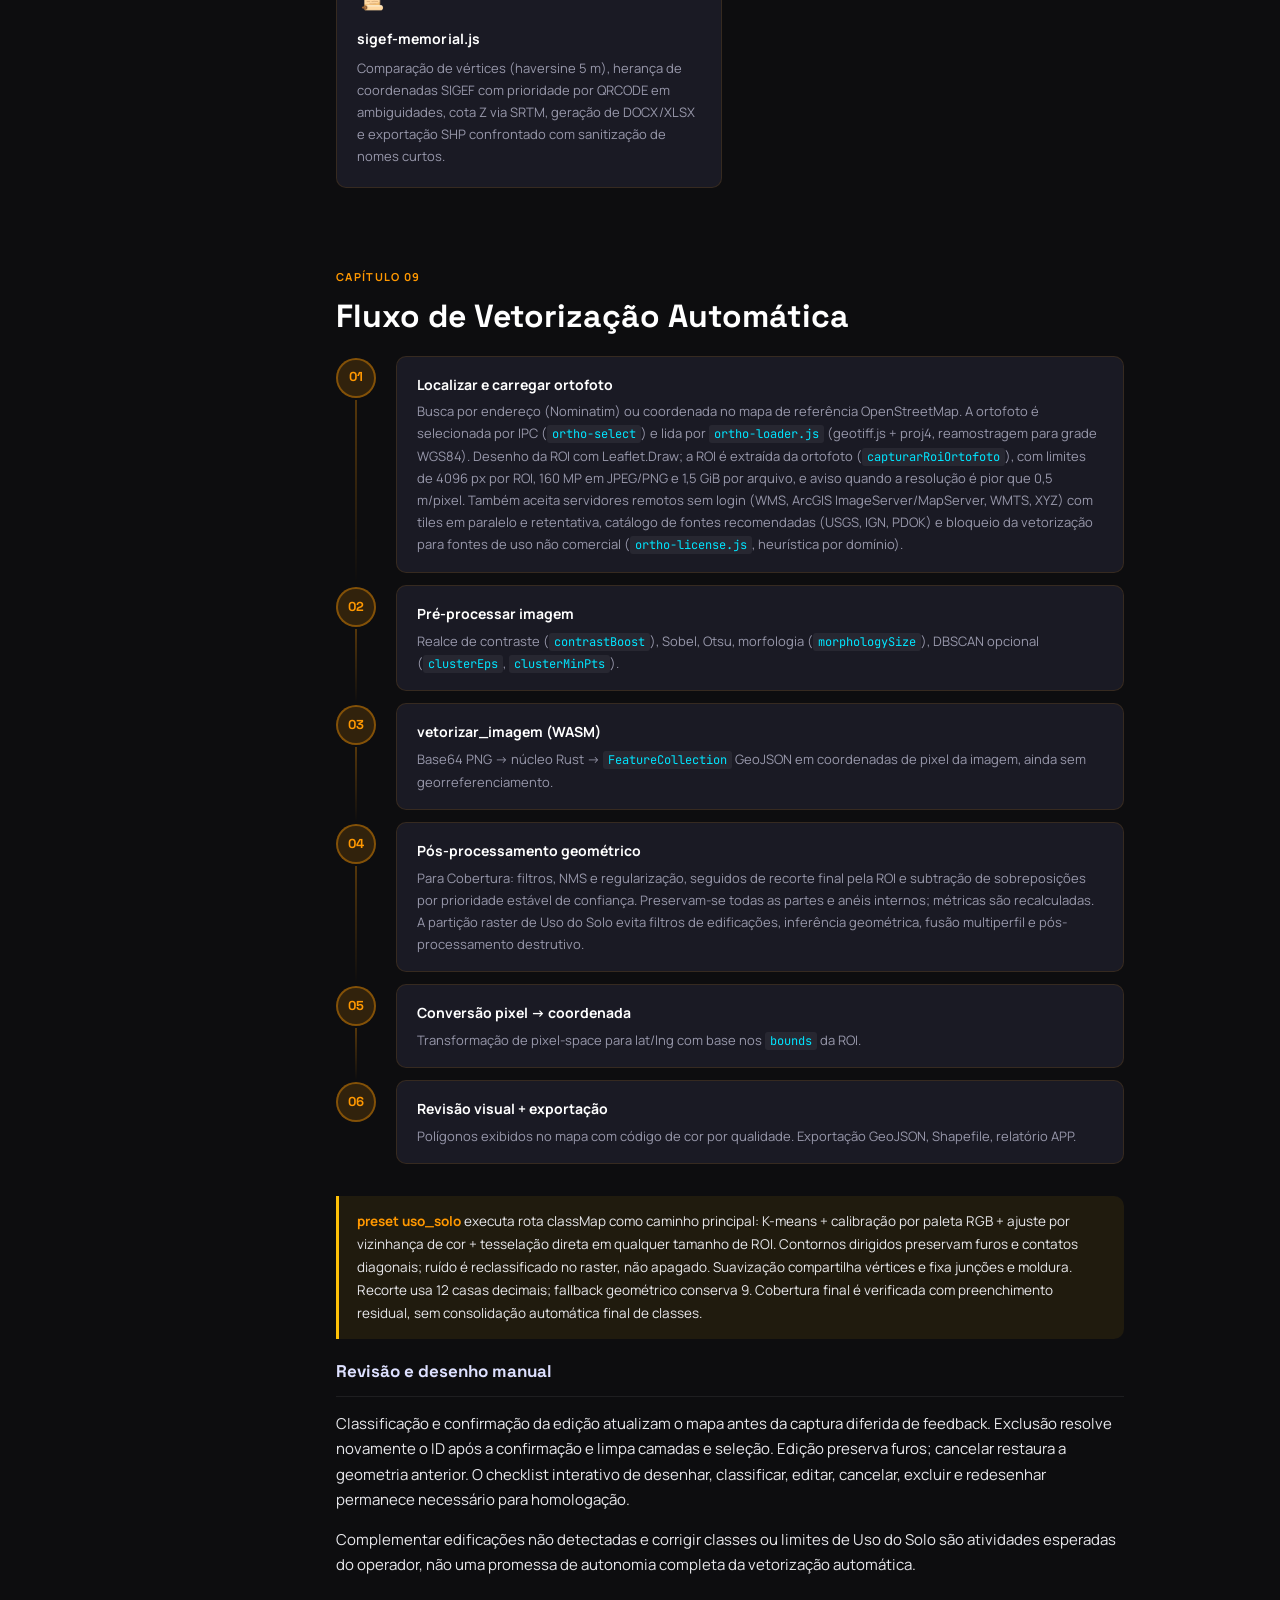
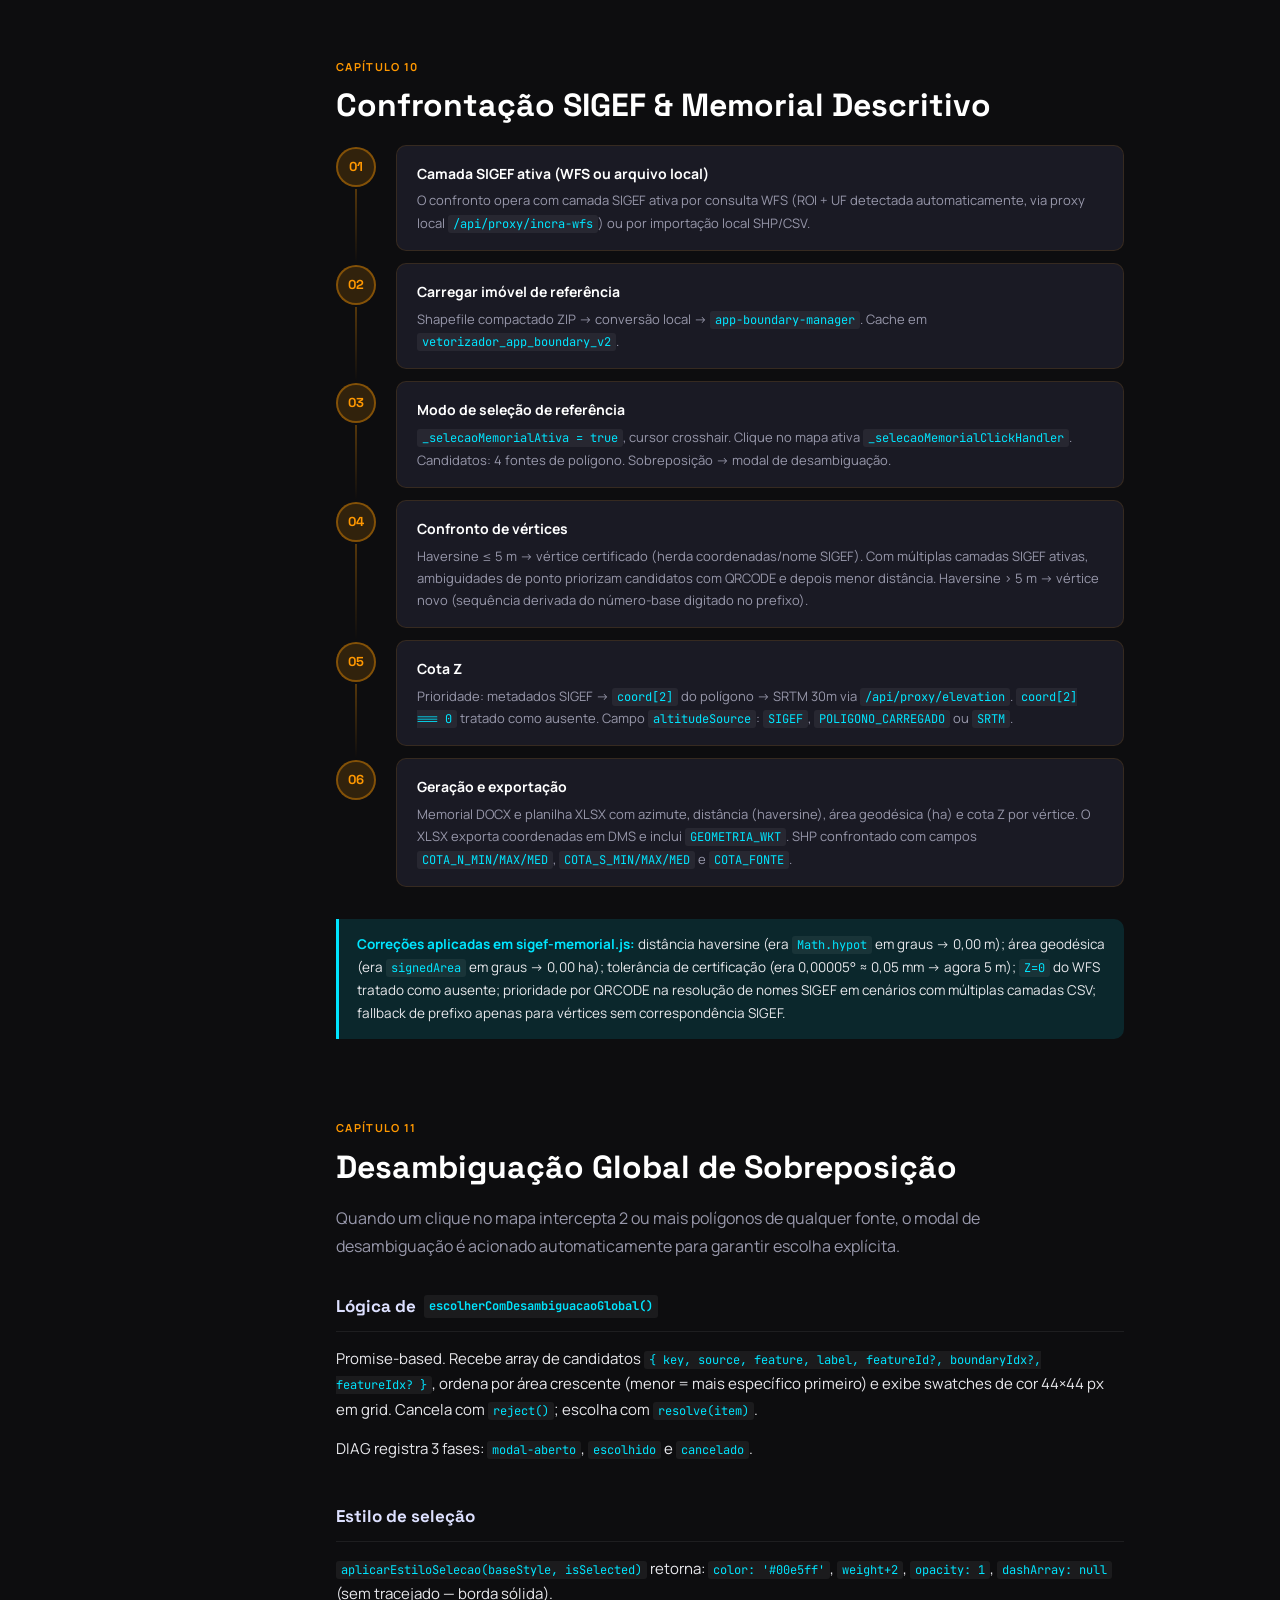
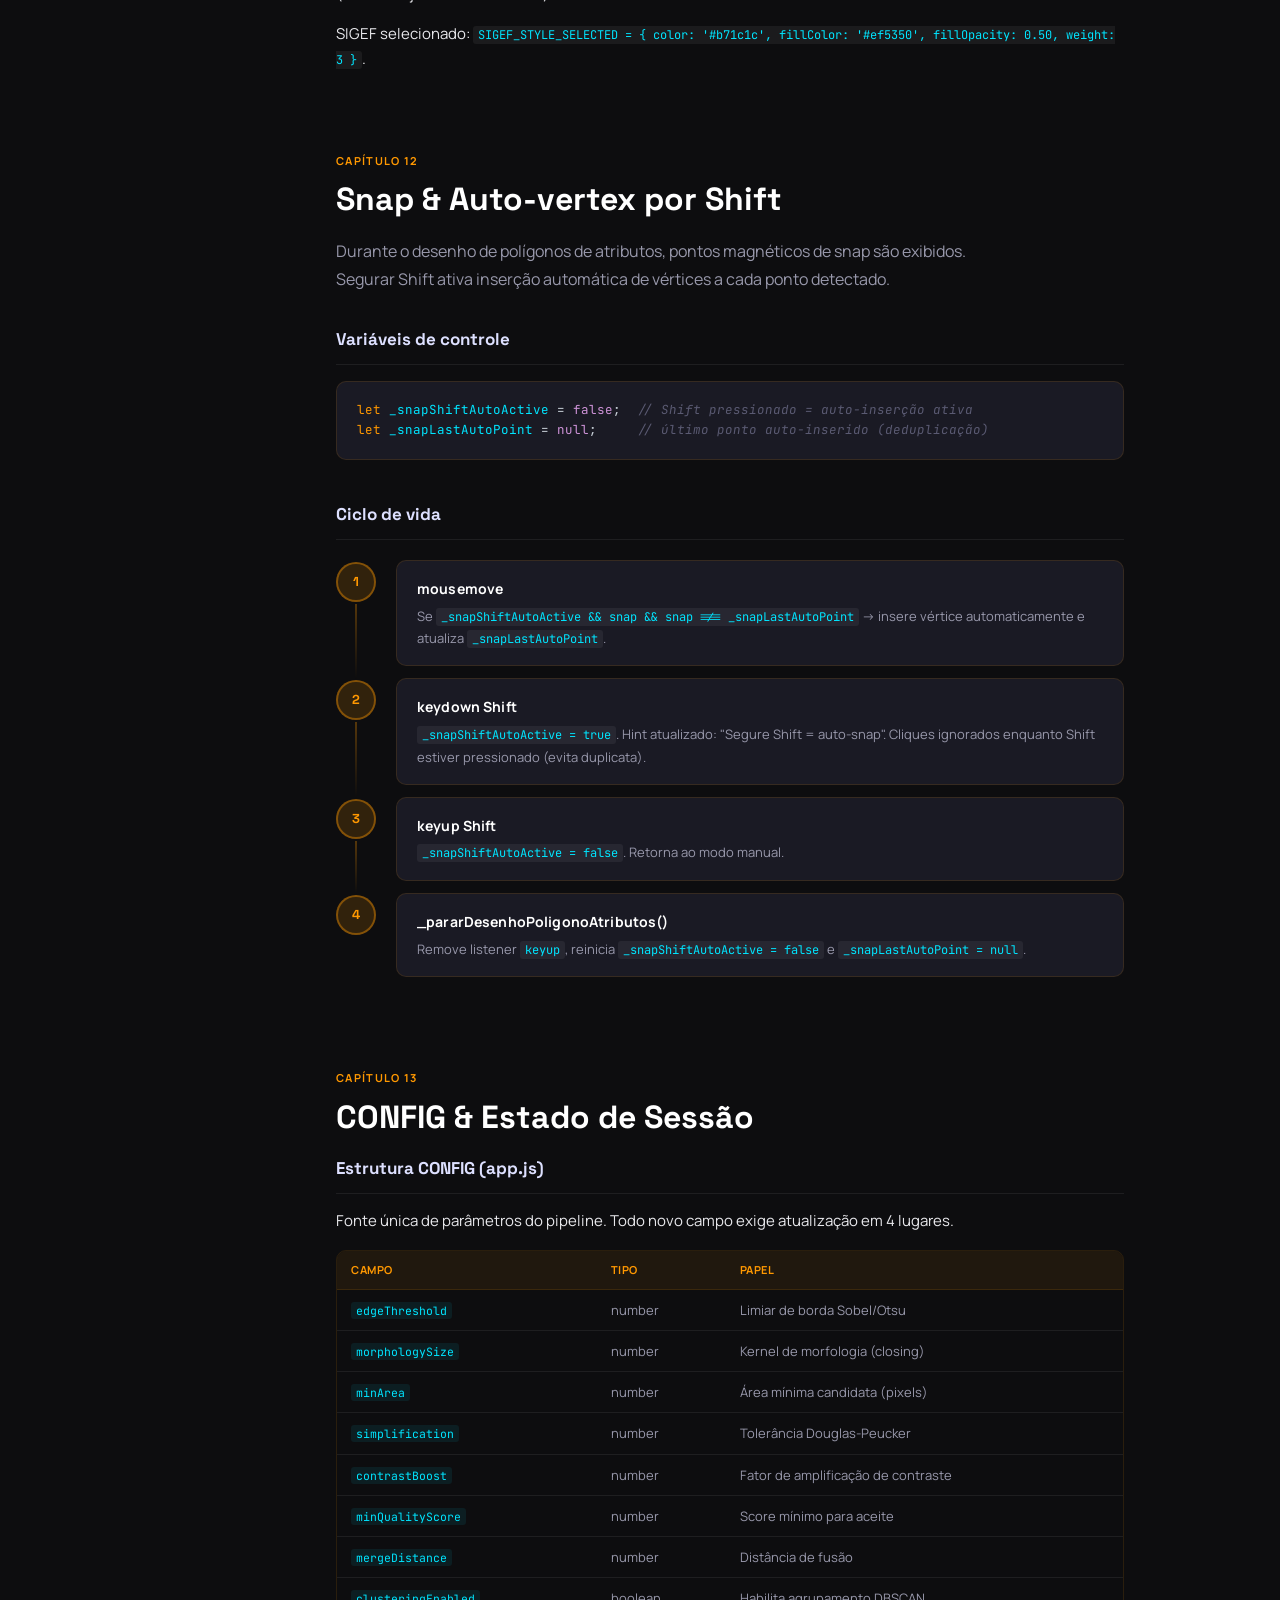
==== commit 02c6993e: "Update" ====
--- a/engenharia/index.html
+++ b/engenharia/index.html
@@ -30,7 +30,7 @@
       <span class="topbar-title">Engenharia</span>
     </div>
     <div class="topbar-right">
-      <span class="topbar-badge">31/10/2026 · v1.3.9</span>
+      <span class="topbar-badge">07/11/2026 · v1.4.0</span>
     </div>
   </header>
 
@@ -99,7 +99,7 @@
         </p>
         <div class="cover-meta">
           <div class="cover-meta-item"><span>📅</span><span>31 de outubro de 2026</span></div>
-          <div class="cover-meta-item"><span>📦</span><span>Baseline 1.3.9</span></div>
+          <div class="cover-meta-item"><span>📦</span><span>Engenharia 1.4.0 · MSIX 1.4.0.2</span></div>
           <div class="cover-meta-item"><span>🦀</span><span>Rust + WASM</span></div>
           <div class="cover-meta-item"><span>⚡</span><span>Electron 45 + Vite 8</span></div>
           <div class="cover-meta-item"><span>📦</span><span>33 módulos catalogados</span></div>
@@ -1718,9 +1718,14 @@
 <span class="fn">npm run desktop:start</span> <span class="cm"># Electron sobre build existente</span>
 <span class="fn">npm run dist:win</span>      <span class="cm"># empacotamento Windows (.exe)</span></pre>
           <p><code>npm run dist:win:store</code> gera o MSIX de submissão; o manifesto usa
-            <code>1.3.9.0</code>. Este fechamento não gerou novo pacote nem realizou submissão.
-            Build não atualiza uma instalação existente; assinatura, WACK e Smart App Control exigem
-            homologação separada do artefato final.</p>
+            <code>1.4.0.2</code> (engenharia 1.4.0). O reteste de 07/11 gerou e instalou o pacote de teste
+            por atualização, obteve WACK geral PASS (22/24, duas pendências opcionais) e inferência real
+            de visão, OCR e memorial com SAC enforced neste dispositivo. Não realizou certificação Store.
+            Build sozinho não atualiza uma instalação existente. Detalhes em
+            <a href="../certificacao-compliance.html#validacao-140">validação Windows 1.4.0</a>.</p>
+          <p>Para reconstruir esta revisão em PowerShell: definir <code>$env:VETORIZADOR_APPX_REVISION = '2'</code>
+            e executar <code>npm run dist:win:store:audit -- -Test</code>.
+            O ciclo topológico de 31/10 abaixo permanece um registro histórico das amostras, não um novo benchmark.</p>
         </div>
 
         <div class="section">
@@ -1820,7 +1825,7 @@
 
   <!-- FOOTER -->
   <footer class="mag-footer">
-    <p>Vetorizador · Documentação de Engenharia · 31/10/2026 · v1.3.9</p>
+    <p>Vetorizador · Documentação de Engenharia · 07/11/2026 · v1.4.0</p>
     <p><a href="../index.html">← Voltar ao portfólio</a> · Copyright © 2026 Marcos Roberto Nunes Lindolpho</p>
   </footer>
 
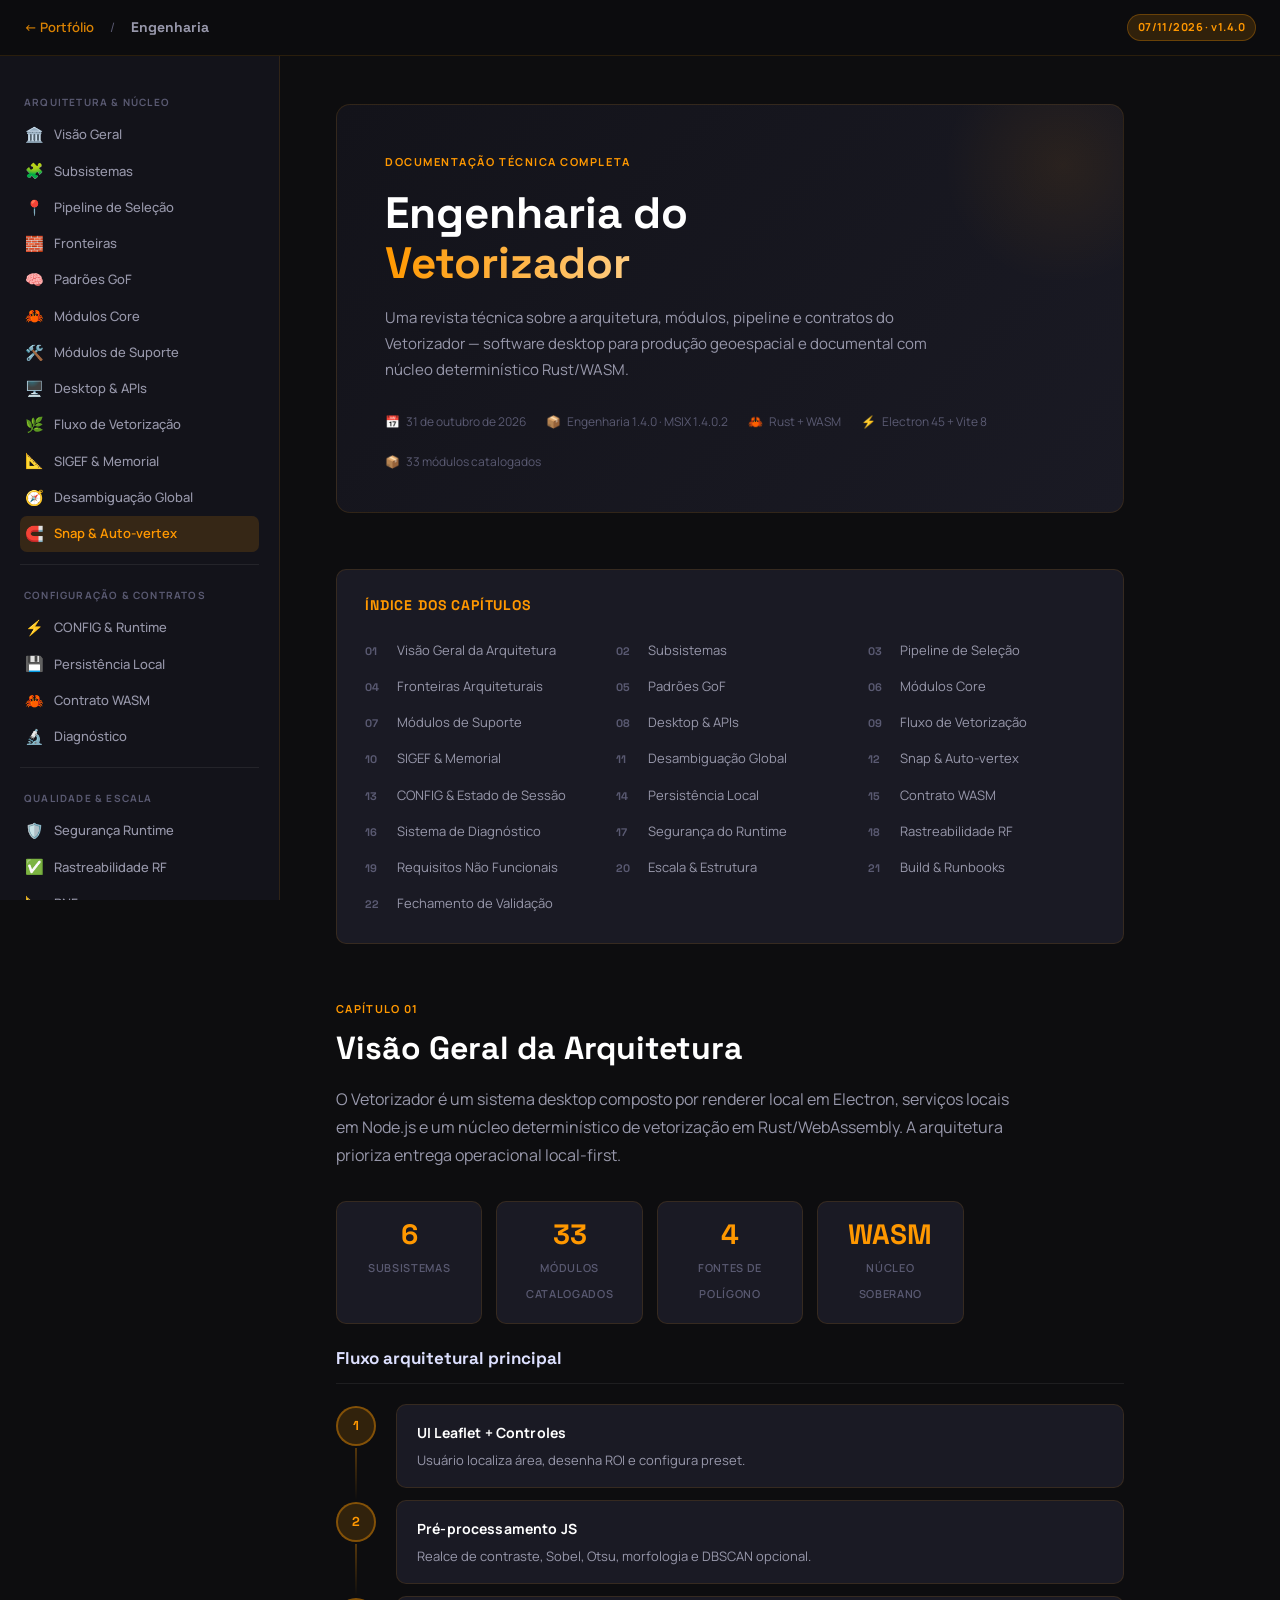
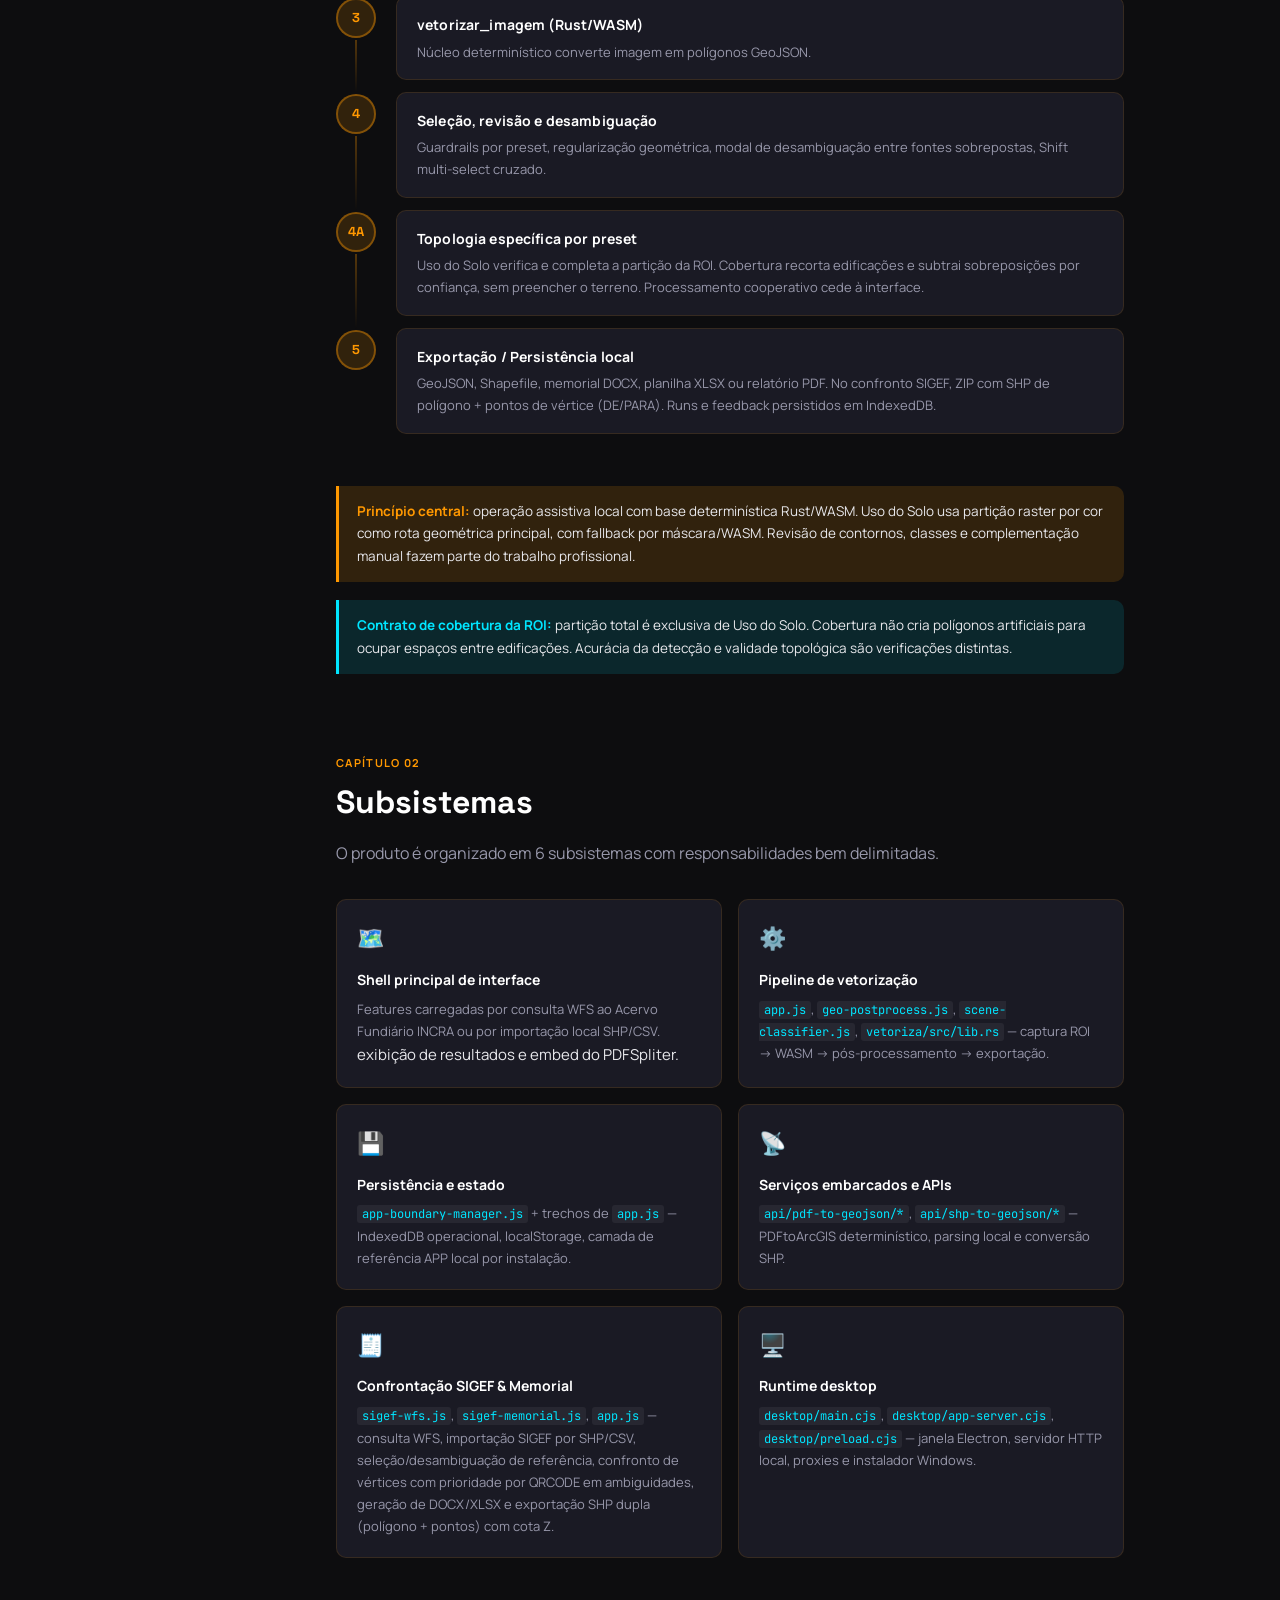
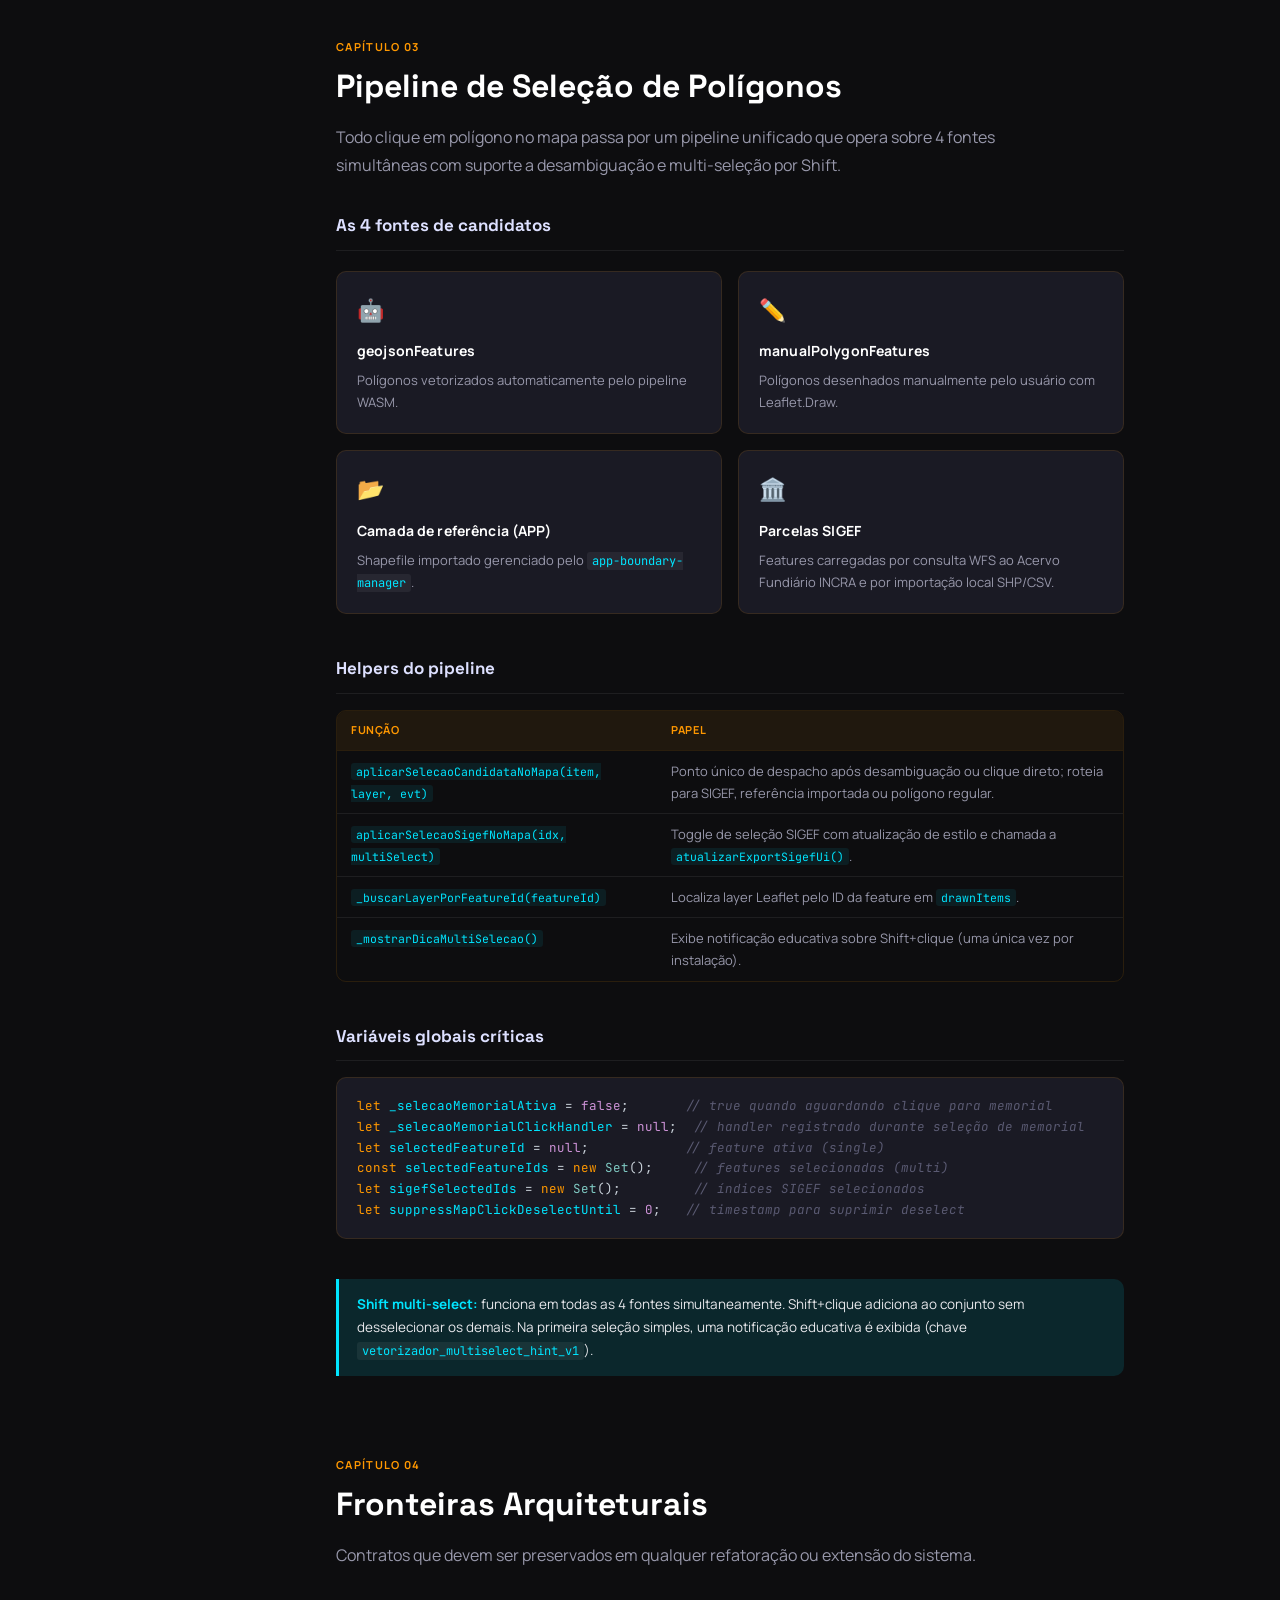
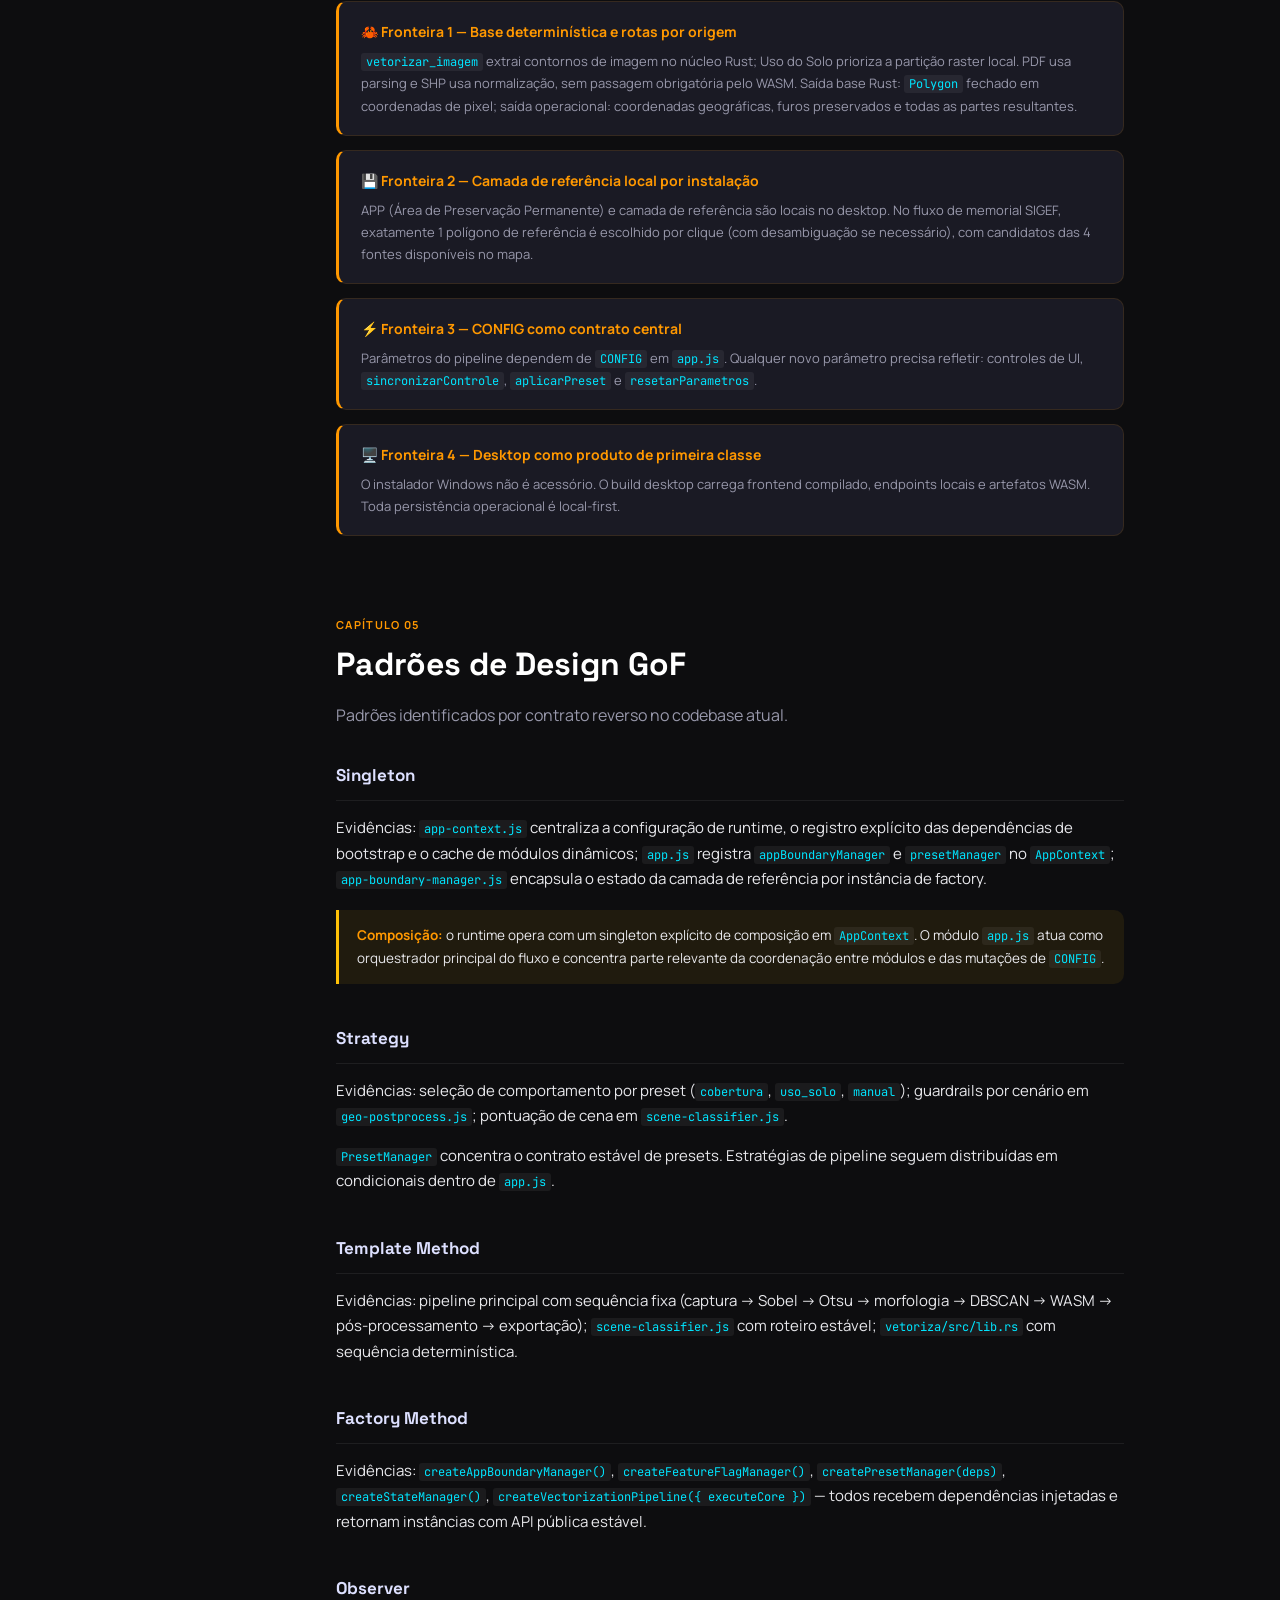
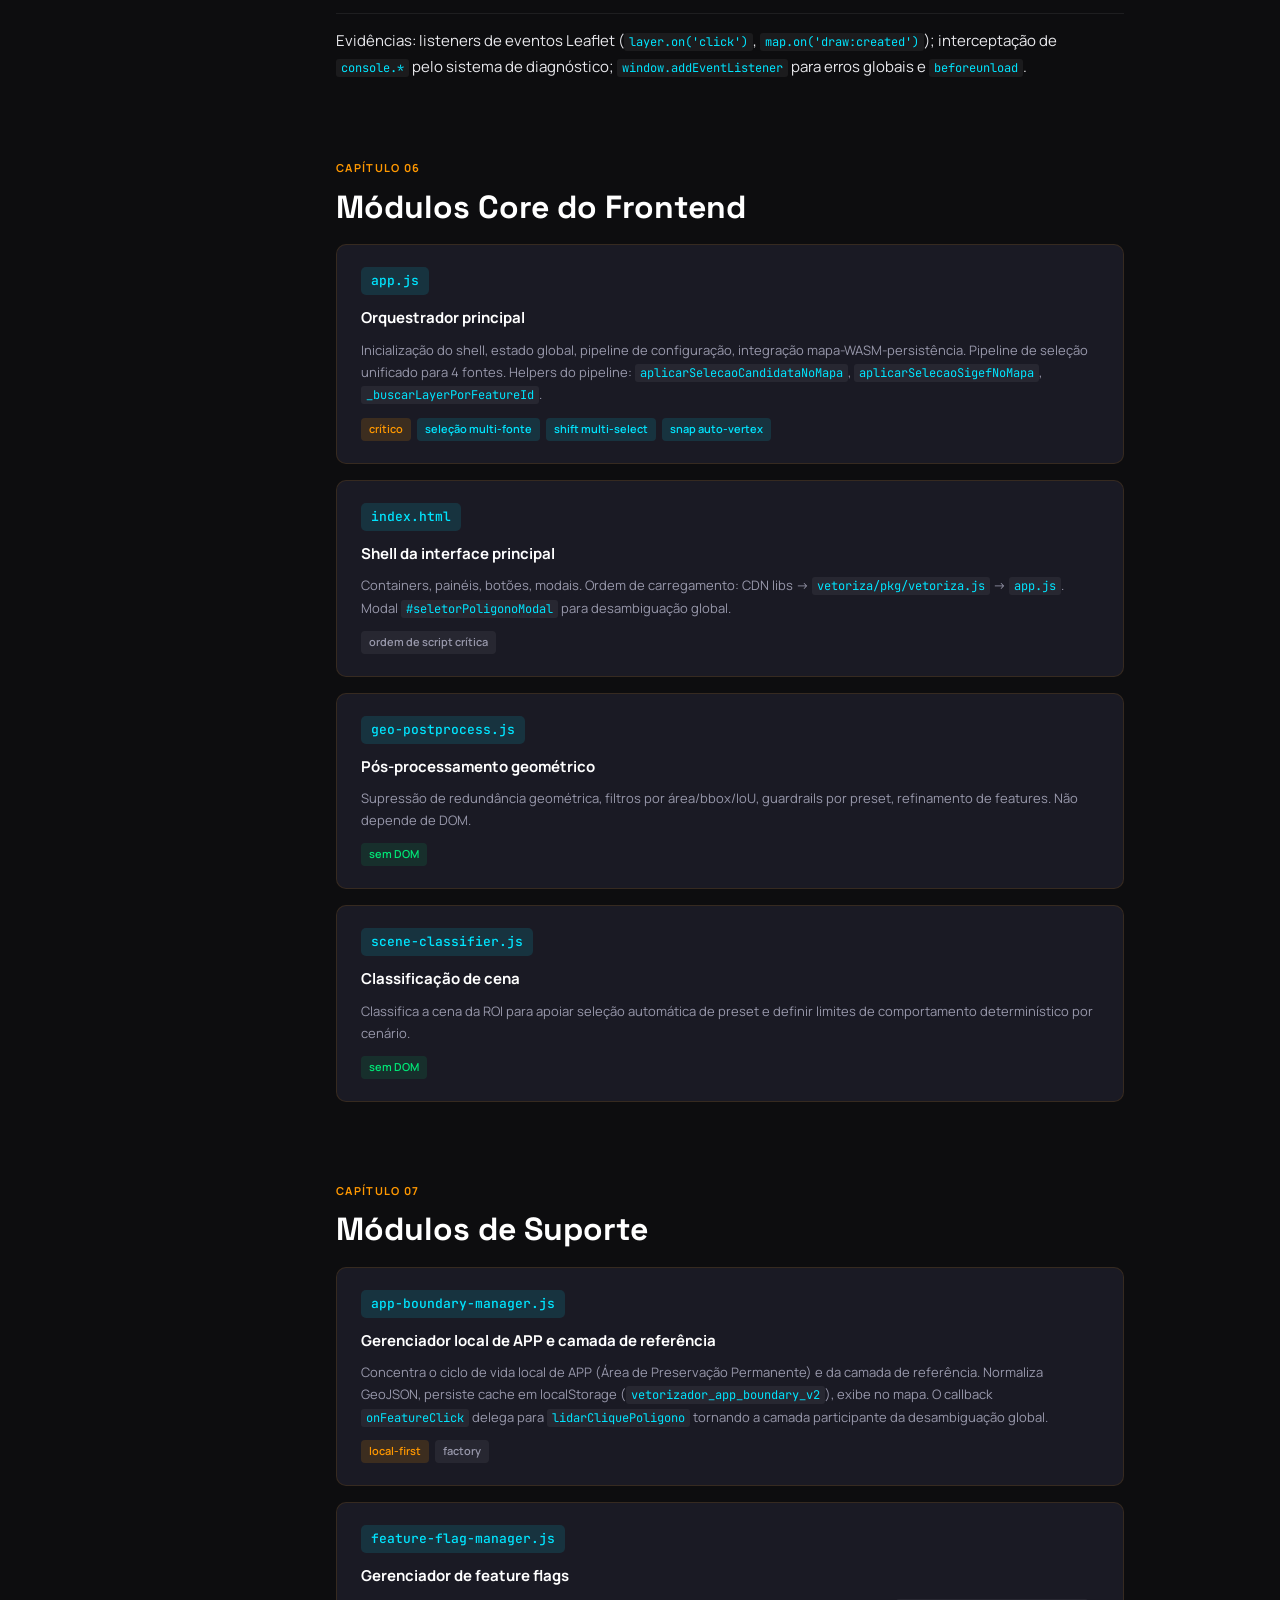
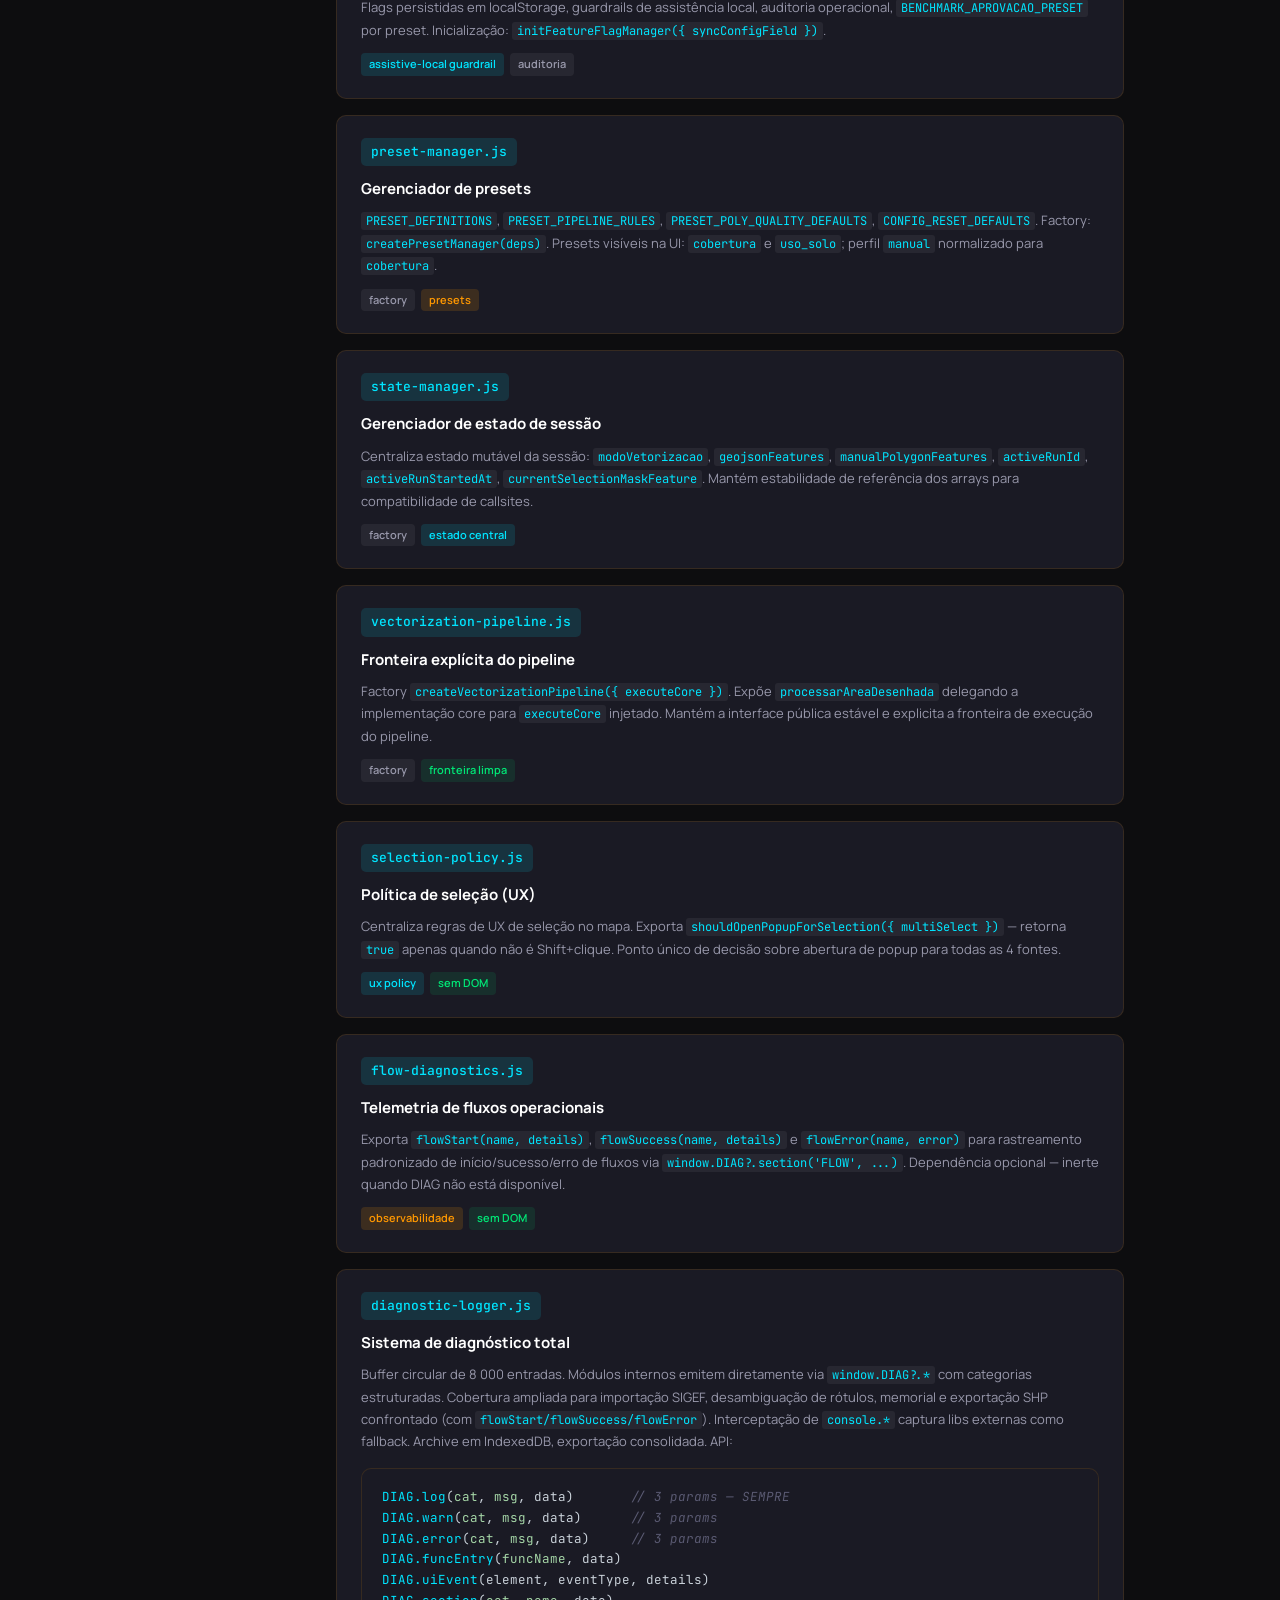
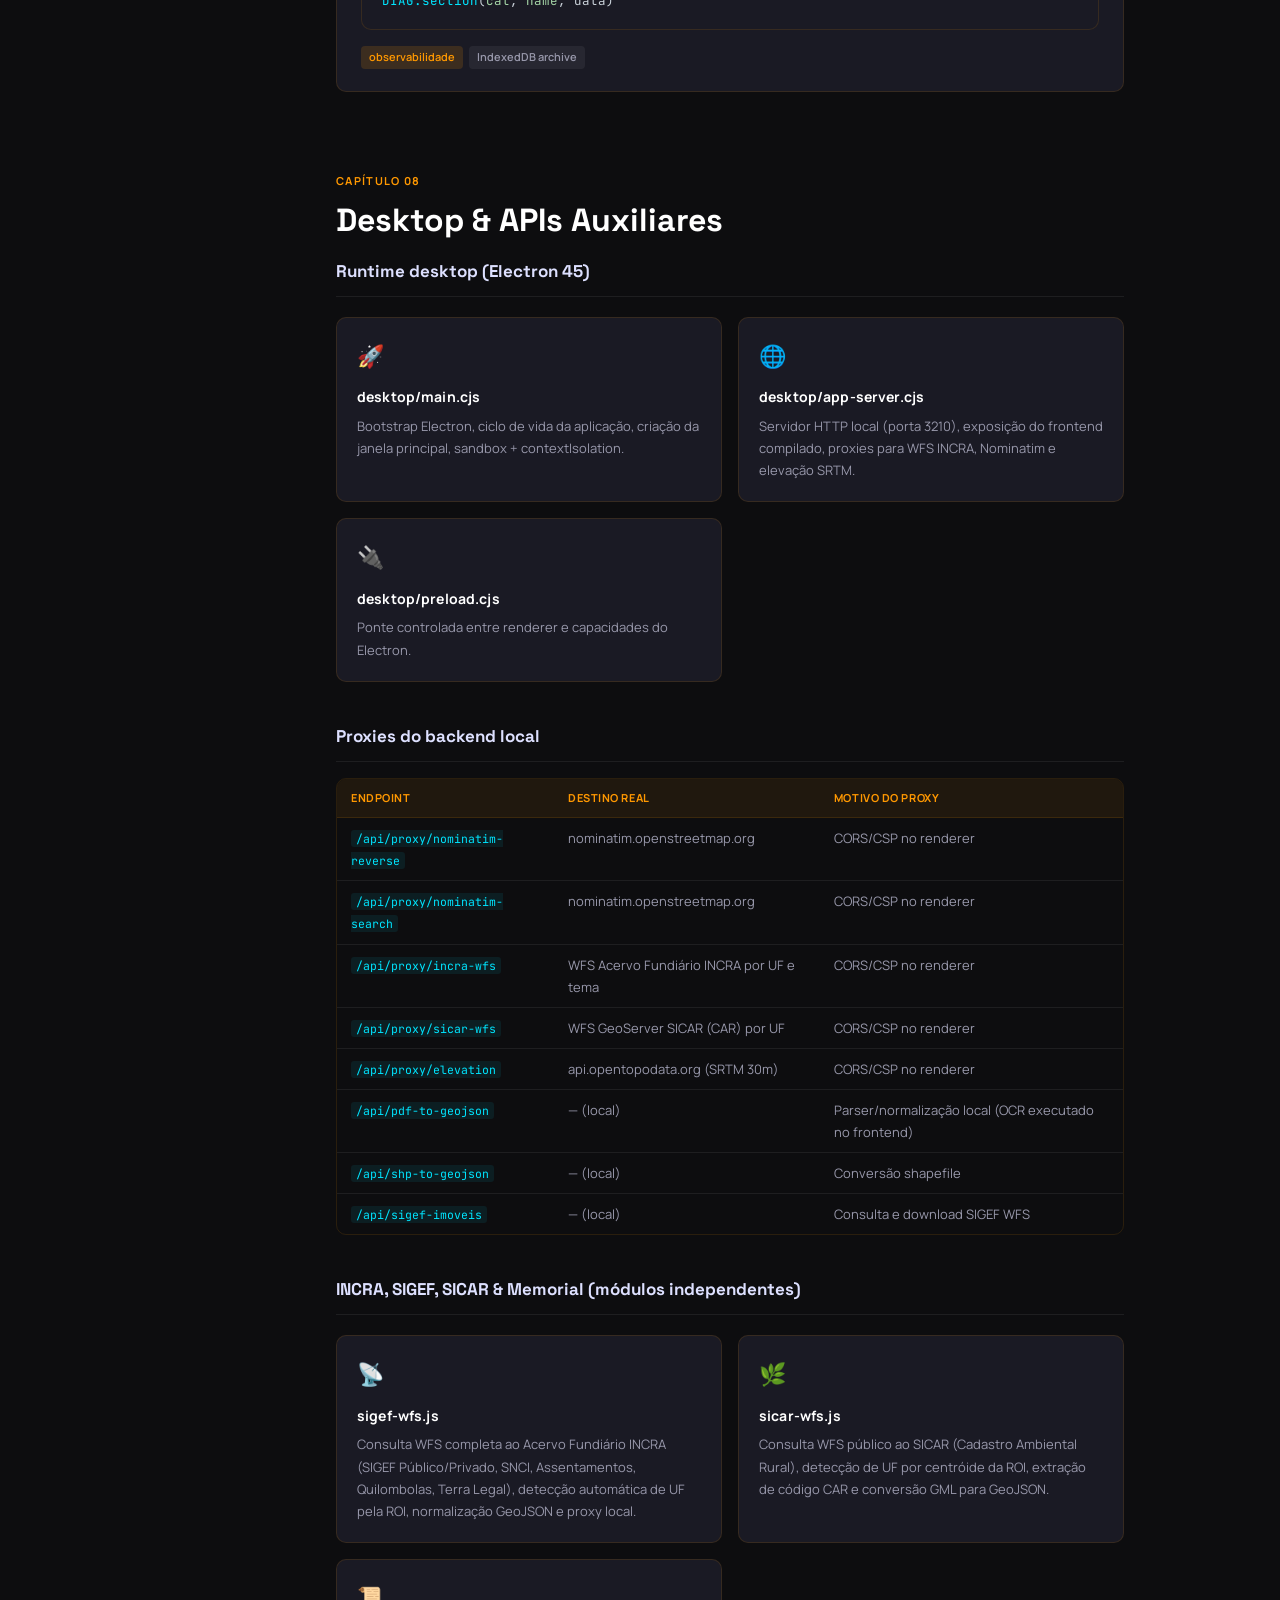
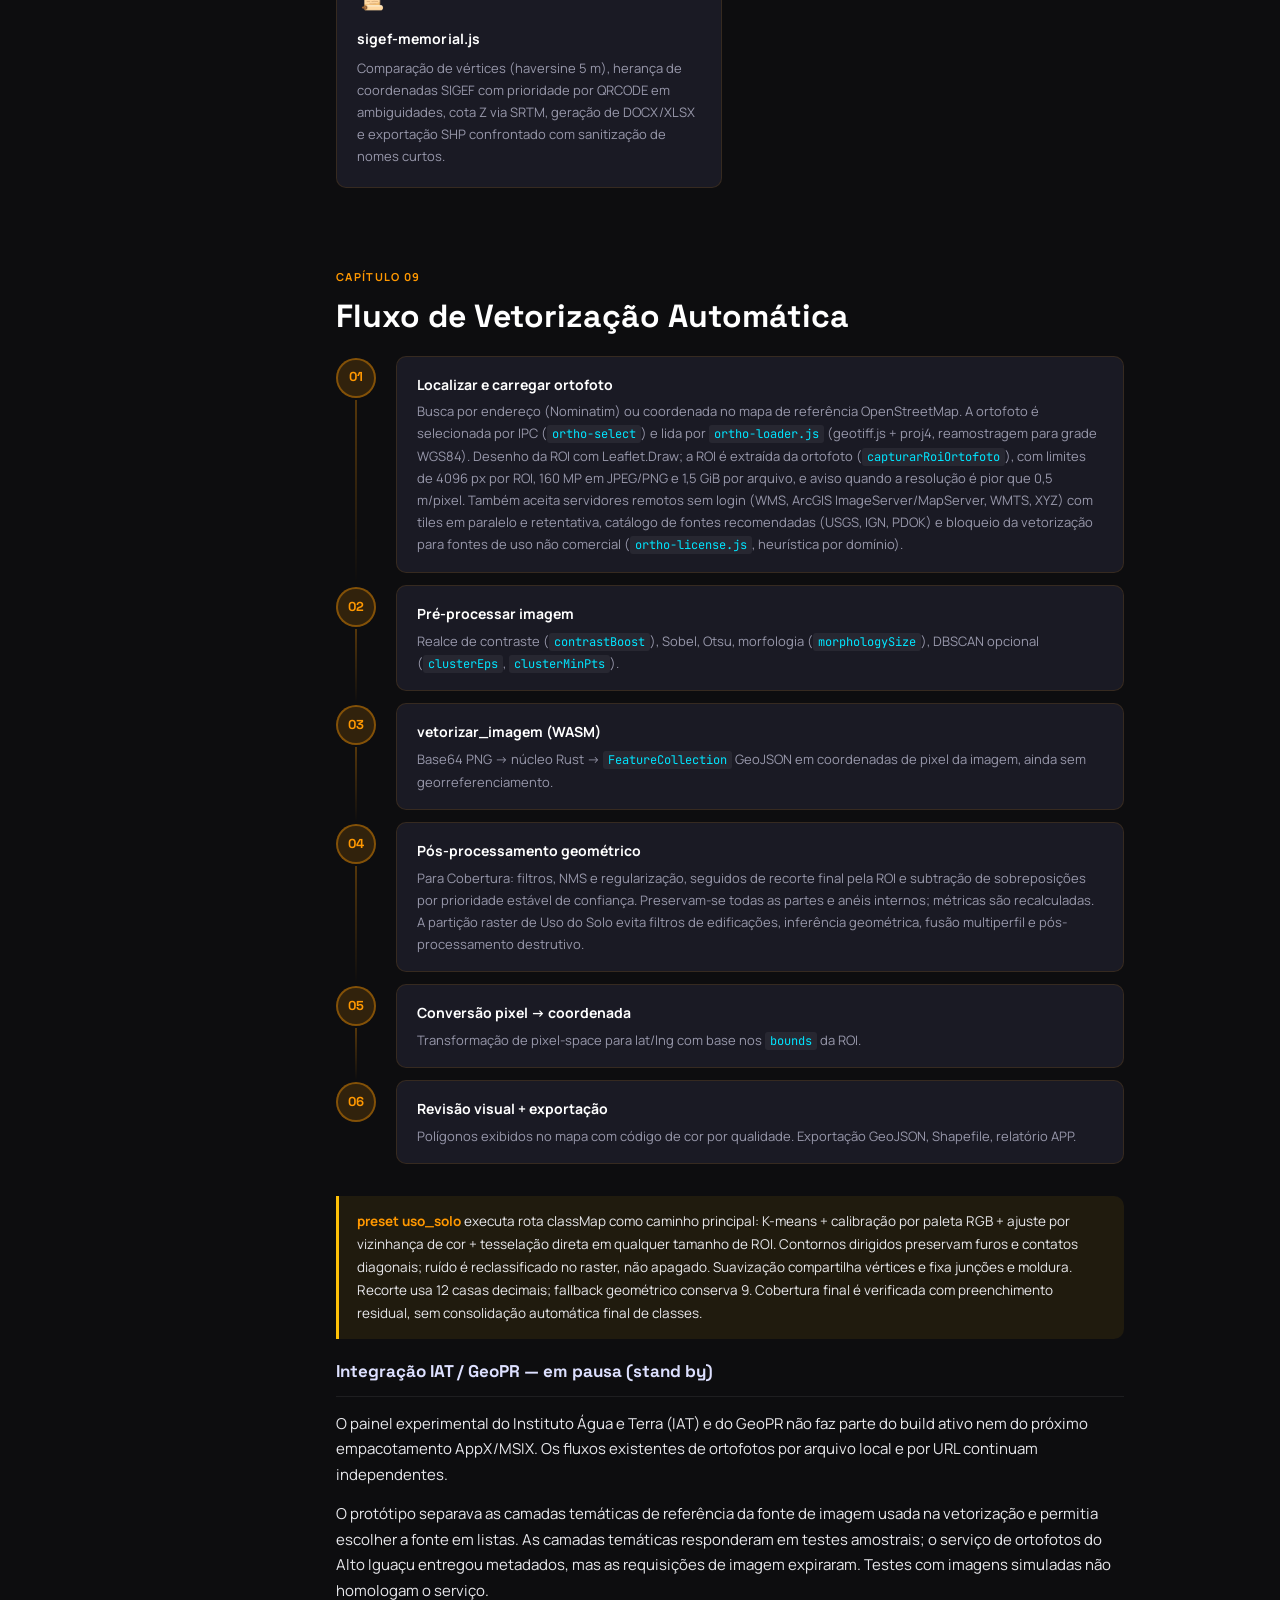
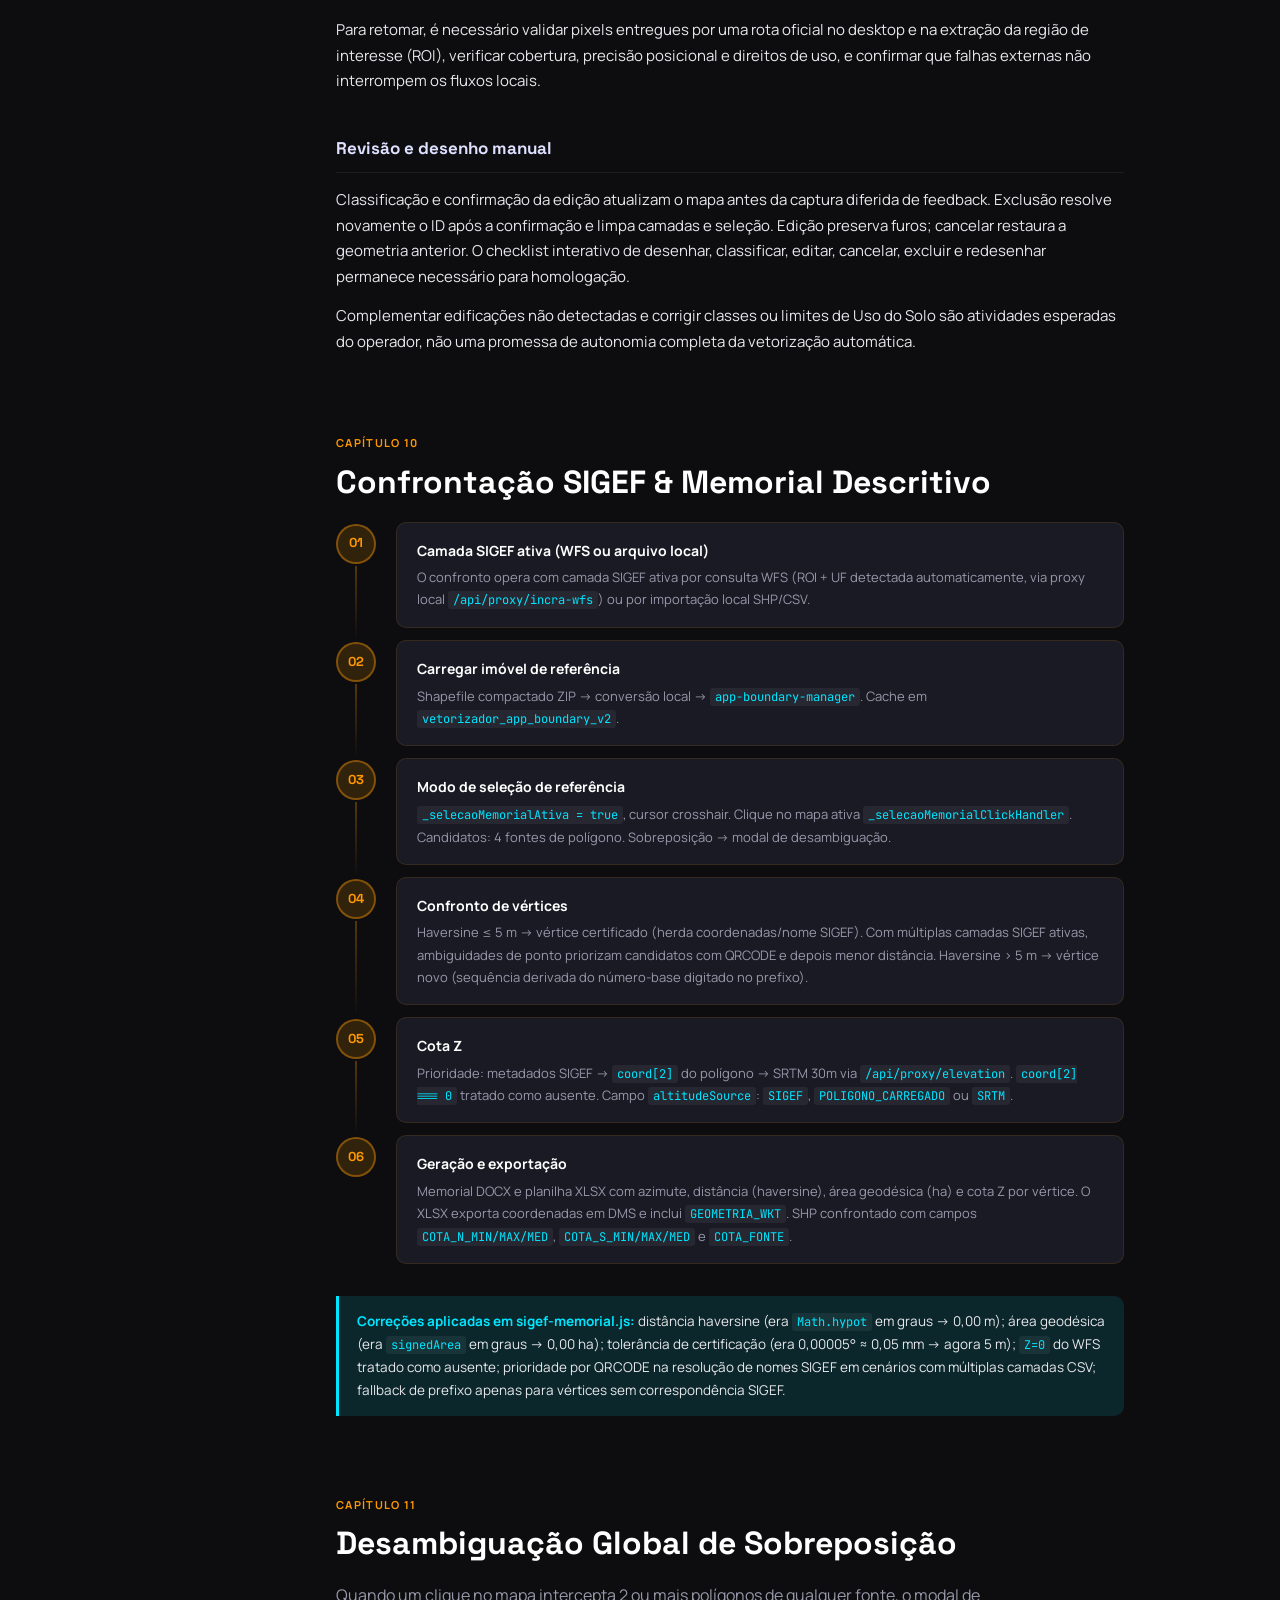
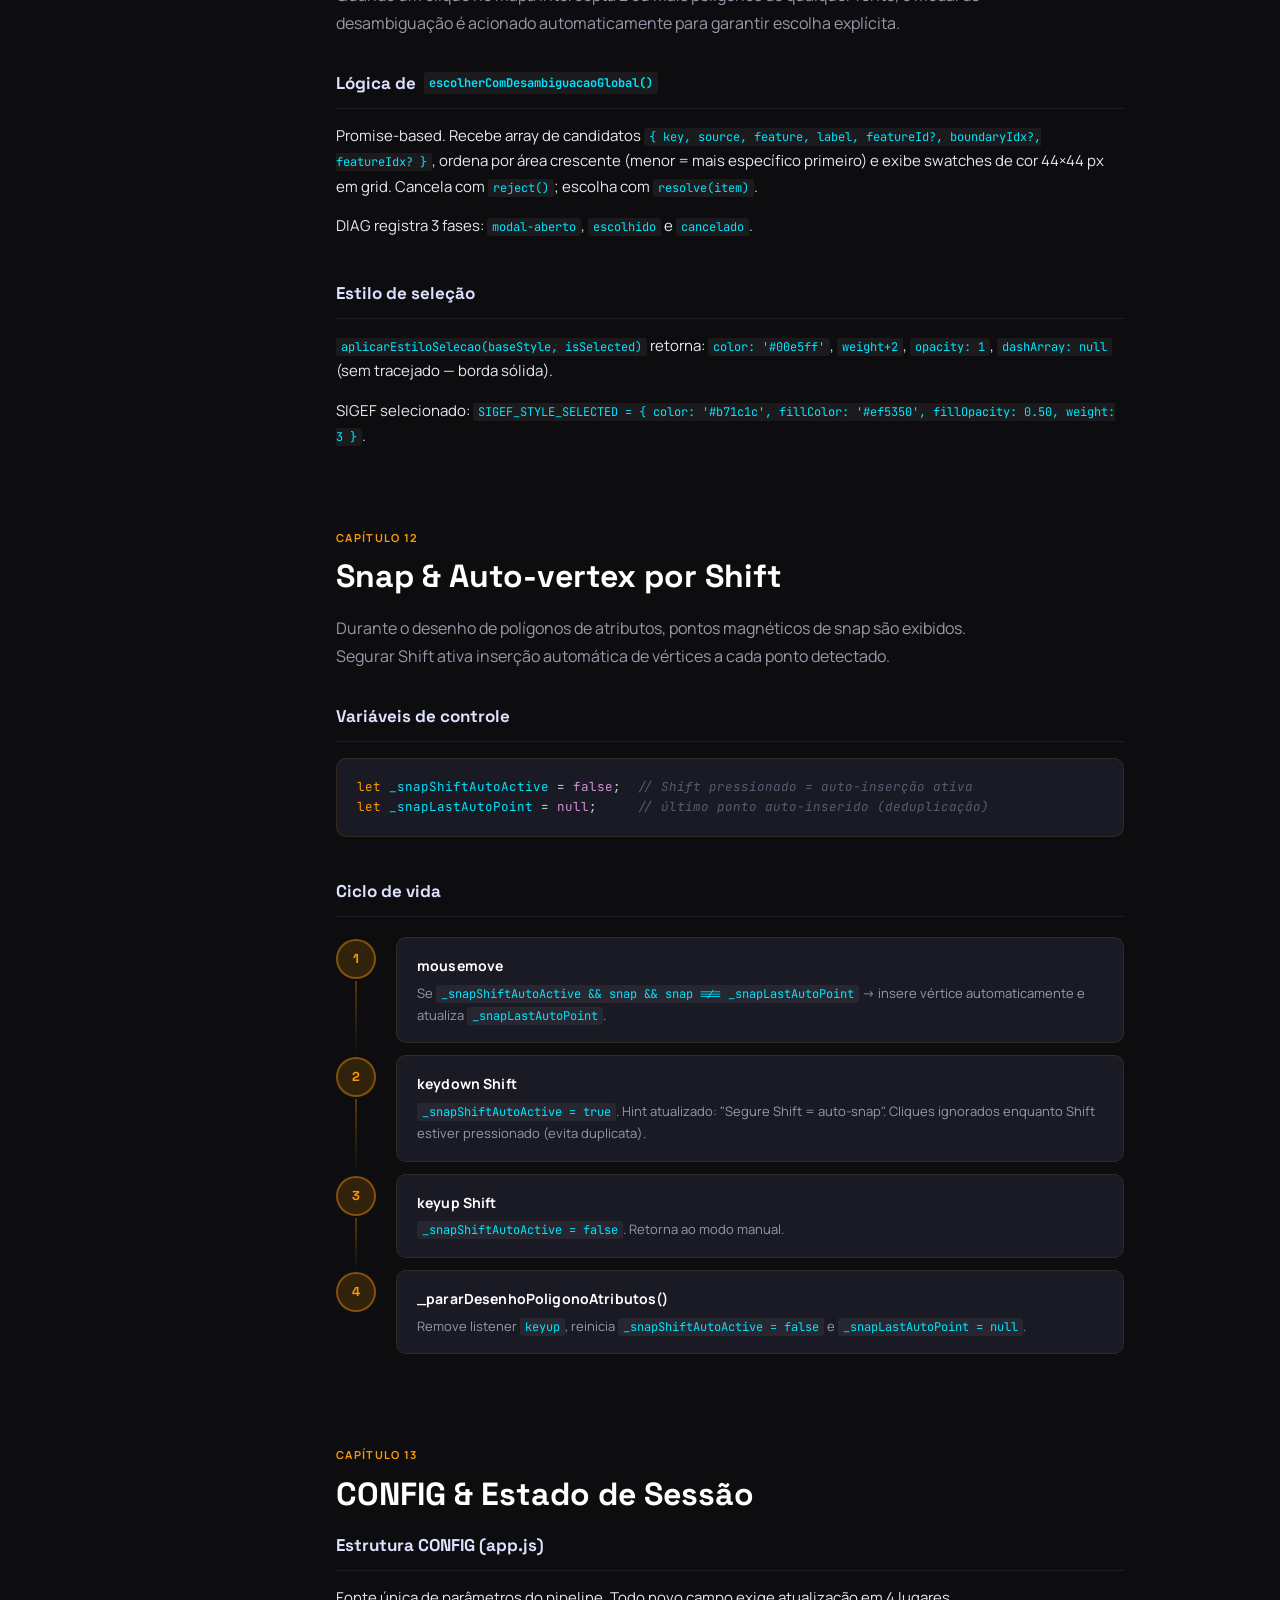
==== commit 5e13746a: "Update" ====
--- a/engenharia/index.html
+++ b/engenharia/index.html
@@ -744,6 +744,19 @@
           vértices e fixa junções e moldura. Recorte usa 12 casas decimais; fallback geométrico conserva 9.
           Cobertura final é verificada com preenchimento residual, sem consolidação automática final de classes.
         </div>
+        <div class="section" id="iat-geopr">
+          <h3>Integração IAT / GeoPR — em pausa (stand by)</h3>
+          <p>O painel experimental do Instituto Água e Terra (IAT) e do GeoPR não faz parte do build ativo nem
+            do próximo empacotamento AppX/MSIX. Os fluxos existentes de ortofotos por arquivo local e por URL
+            continuam independentes.</p>
+          <p>O protótipo separava as camadas temáticas de referência da fonte de imagem usada na vetorização
+            e permitia escolher a fonte em listas. As camadas temáticas responderam em testes amostrais;
+            o serviço de ortofotos do Alto Iguaçu entregou metadados, mas as requisições de imagem expiraram.
+            Testes com imagens simuladas não homologam o serviço.</p>
+          <p>Para retomar, é necessário validar pixels entregues por uma rota oficial no desktop e na extração
+            da região de interesse (ROI), verificar cobertura, precisão posicional e direitos de uso, e confirmar
+            que falhas externas não interrompem os fluxos locais.</p>
+        </div>
         <div class="section">
           <h3>Revisão e desenho manual</h3>
           <p>Classificação e confirmação da edição atualizam o mapa antes da captura diferida de feedback.
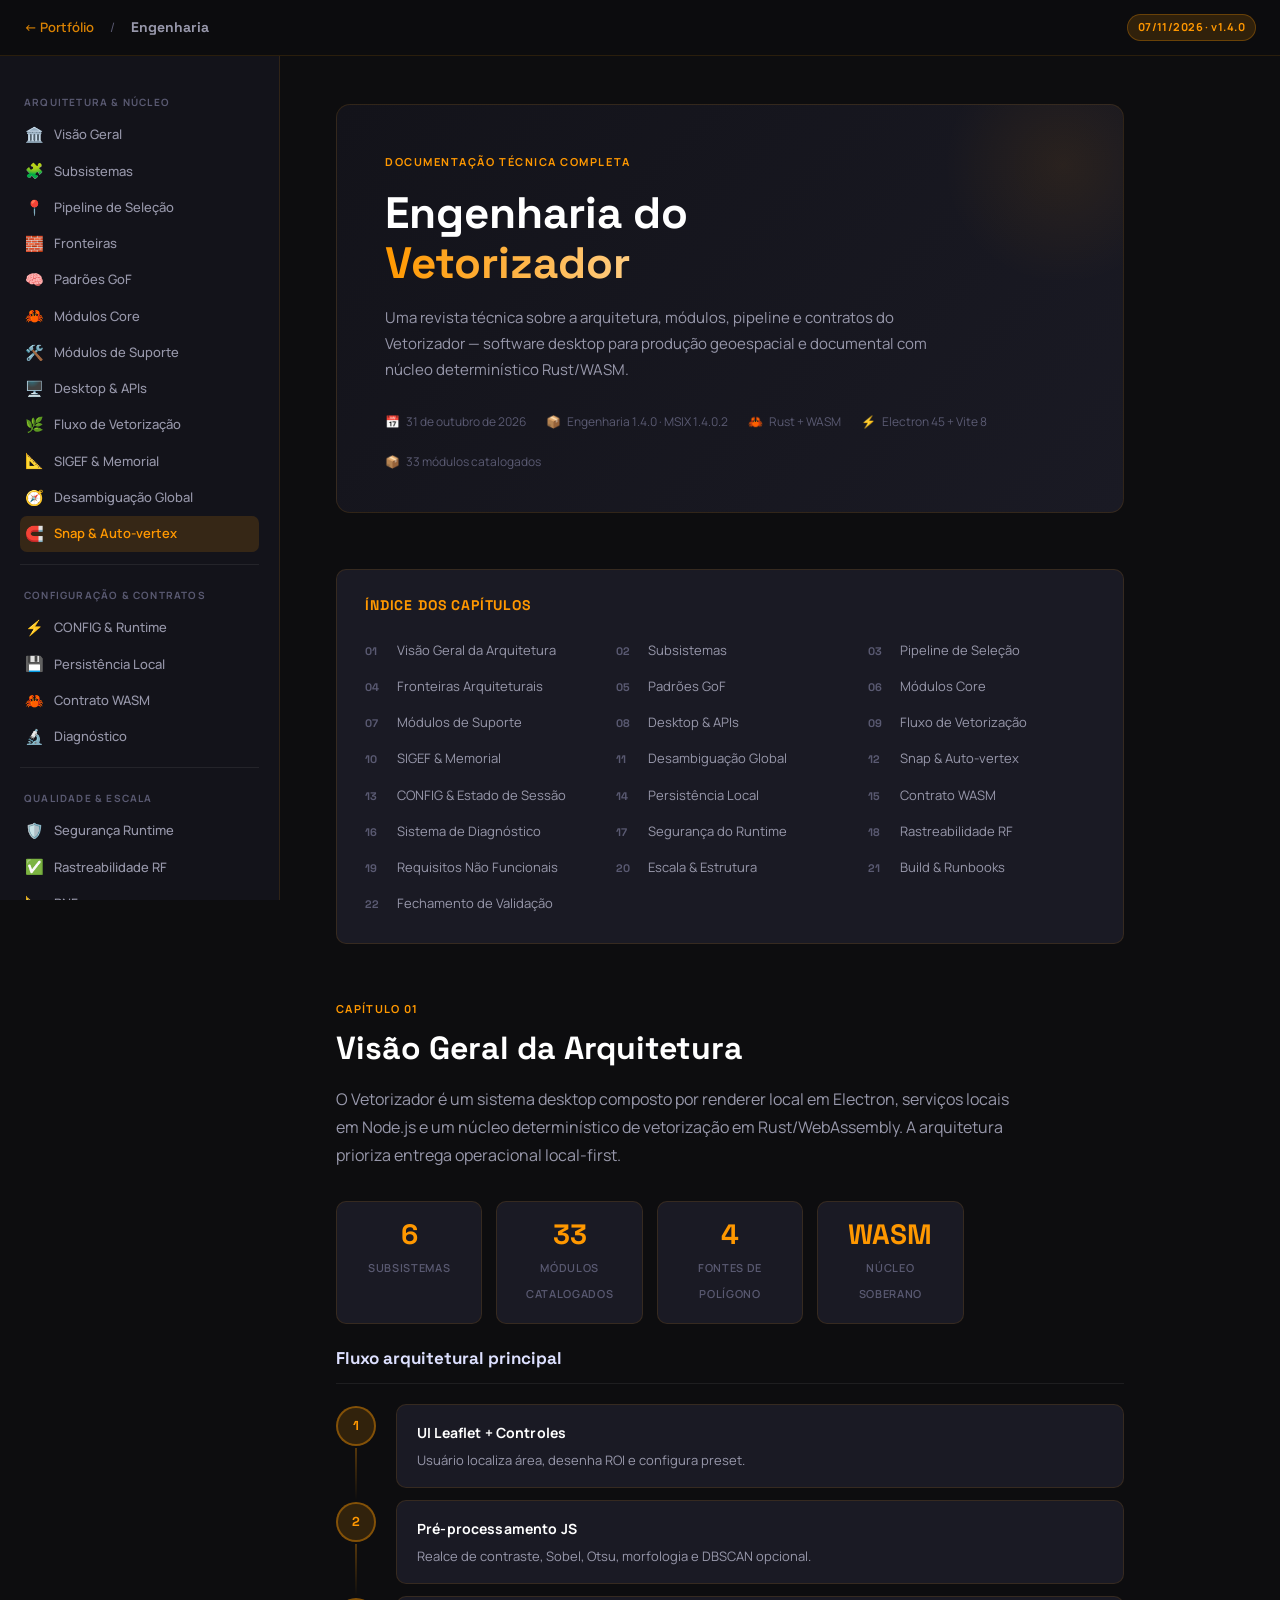
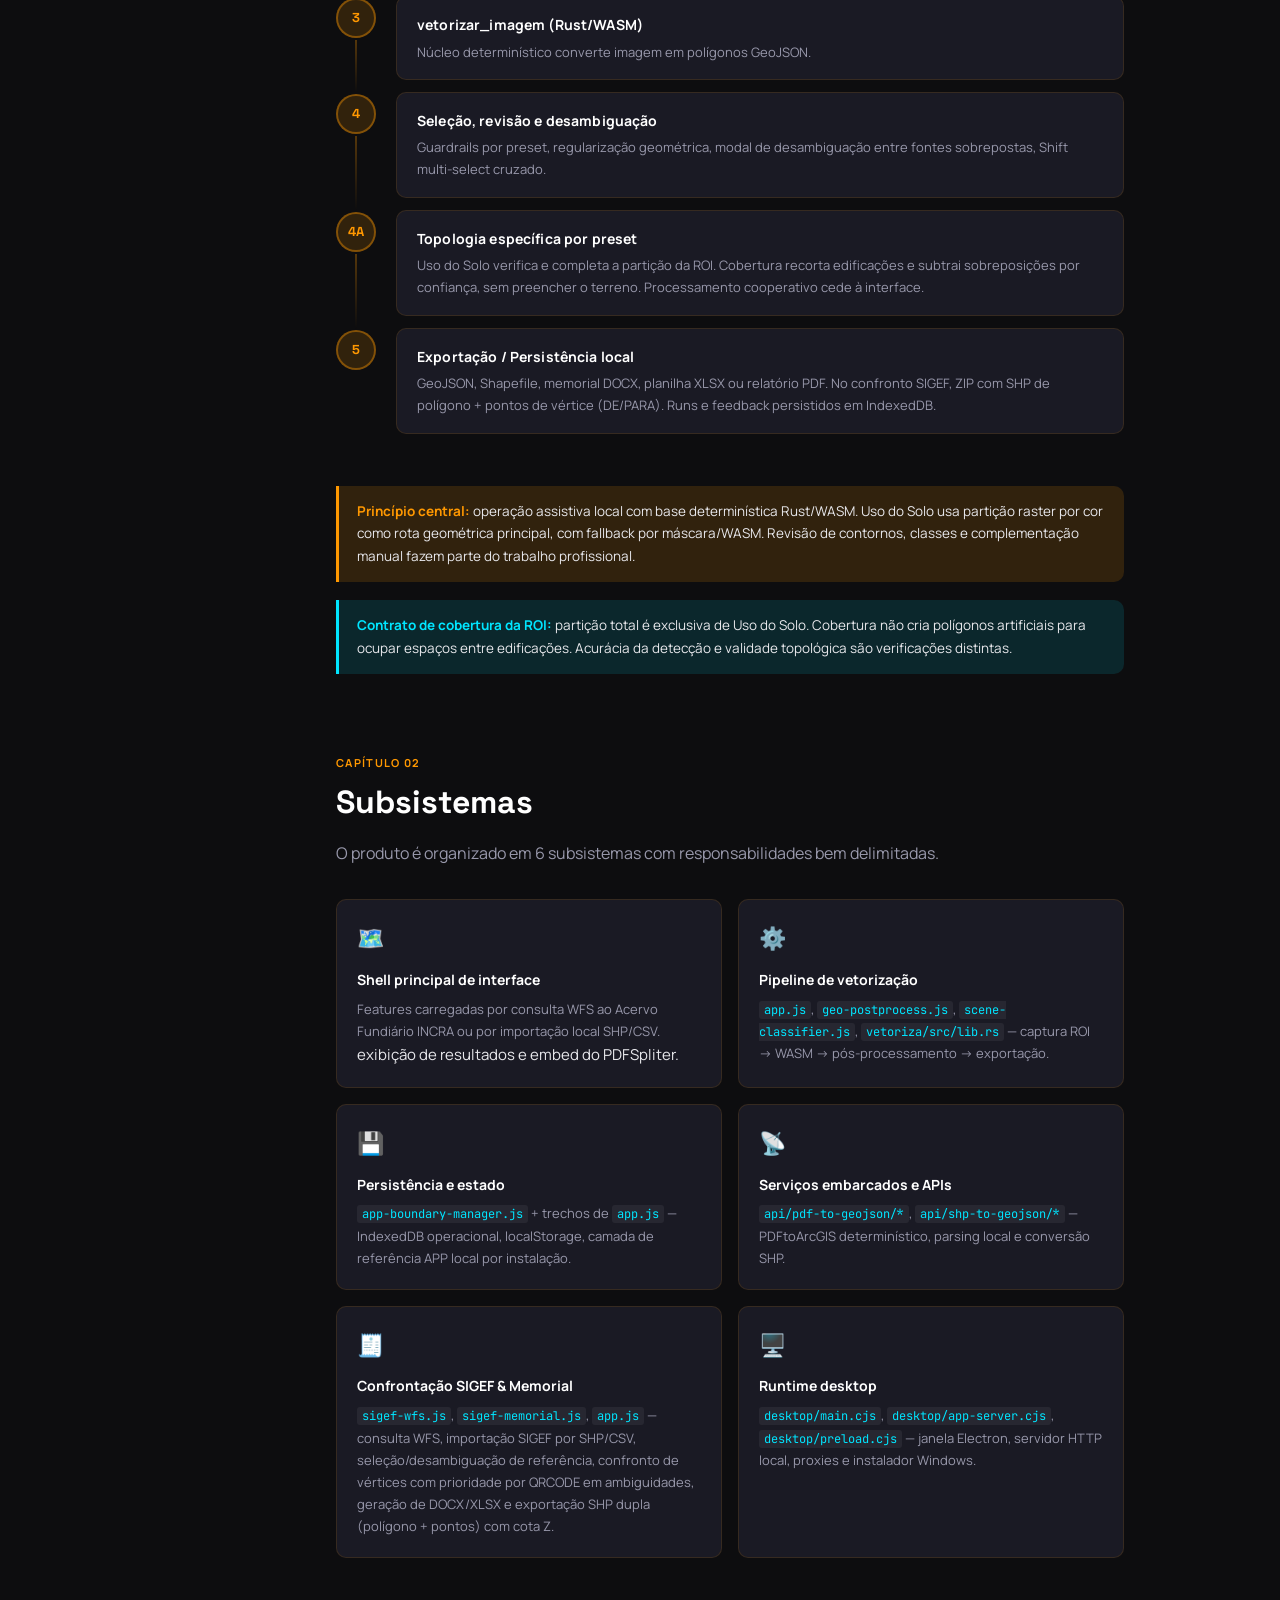
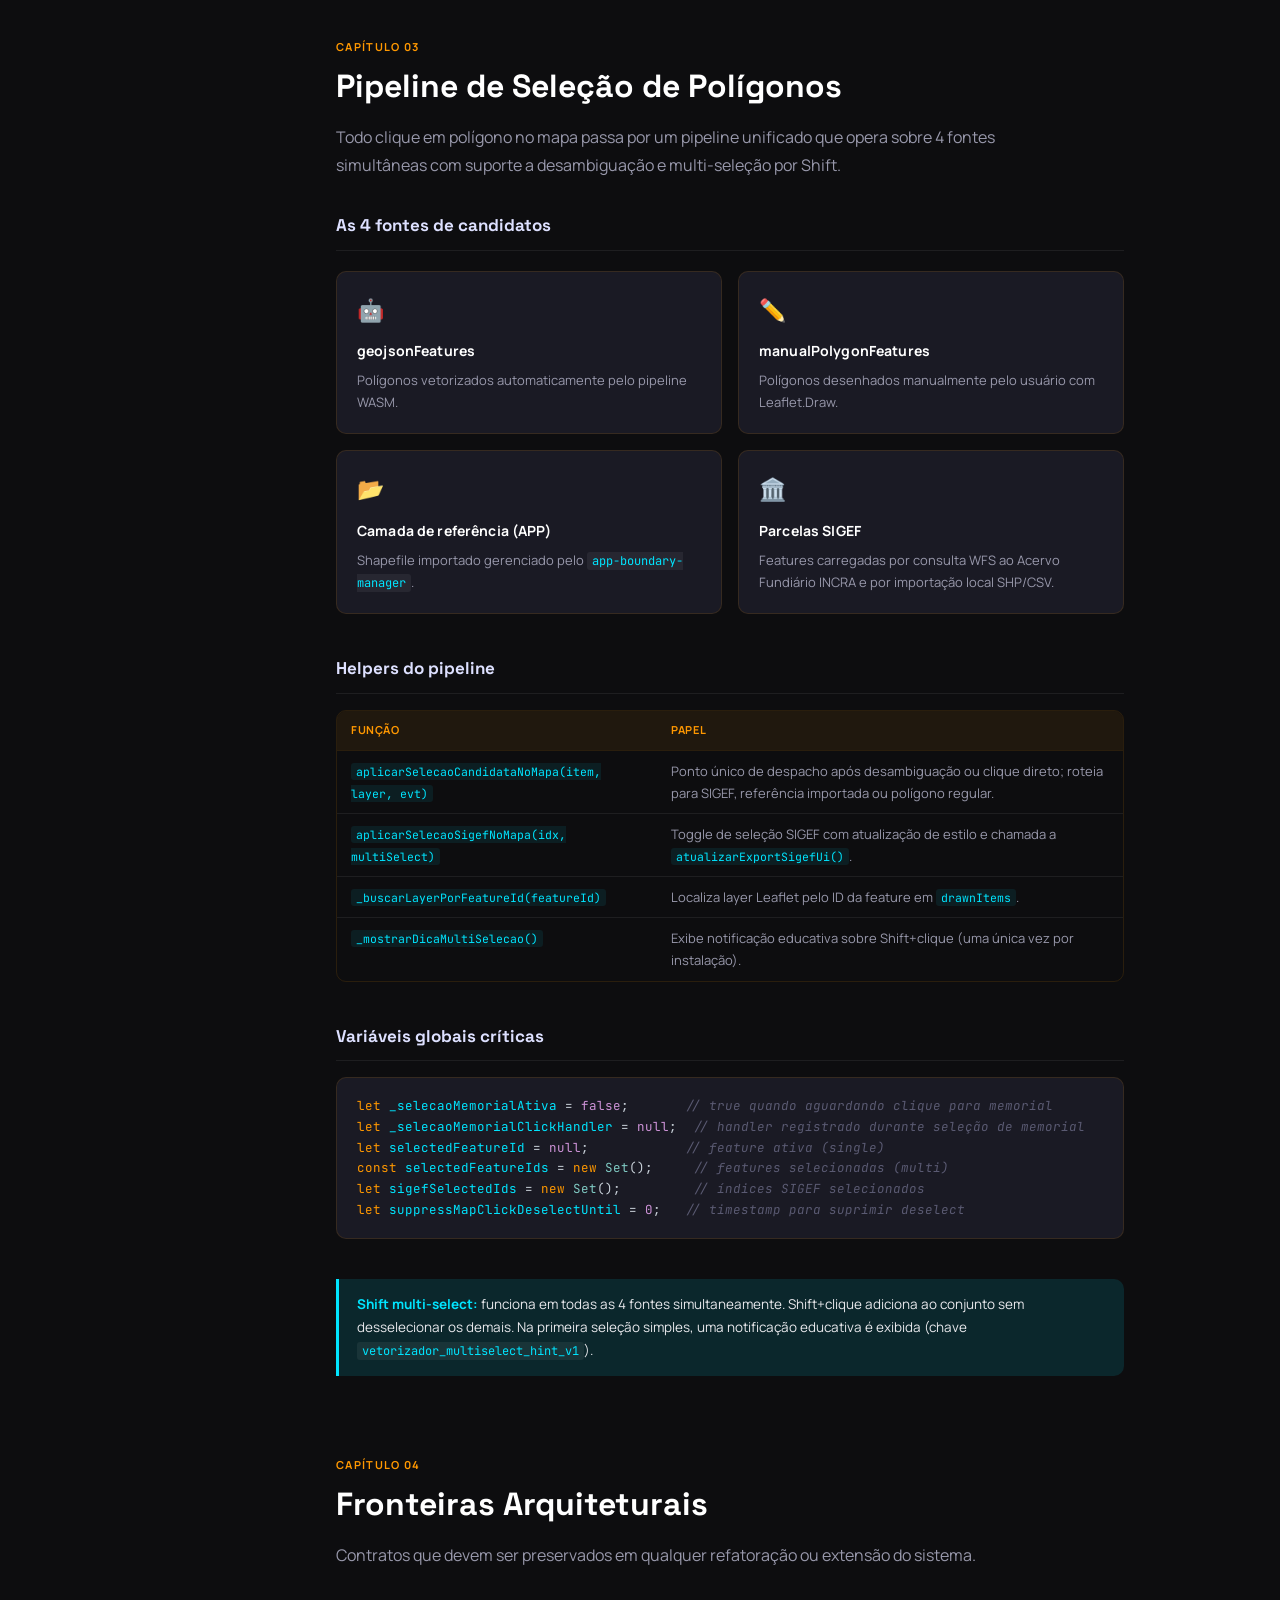
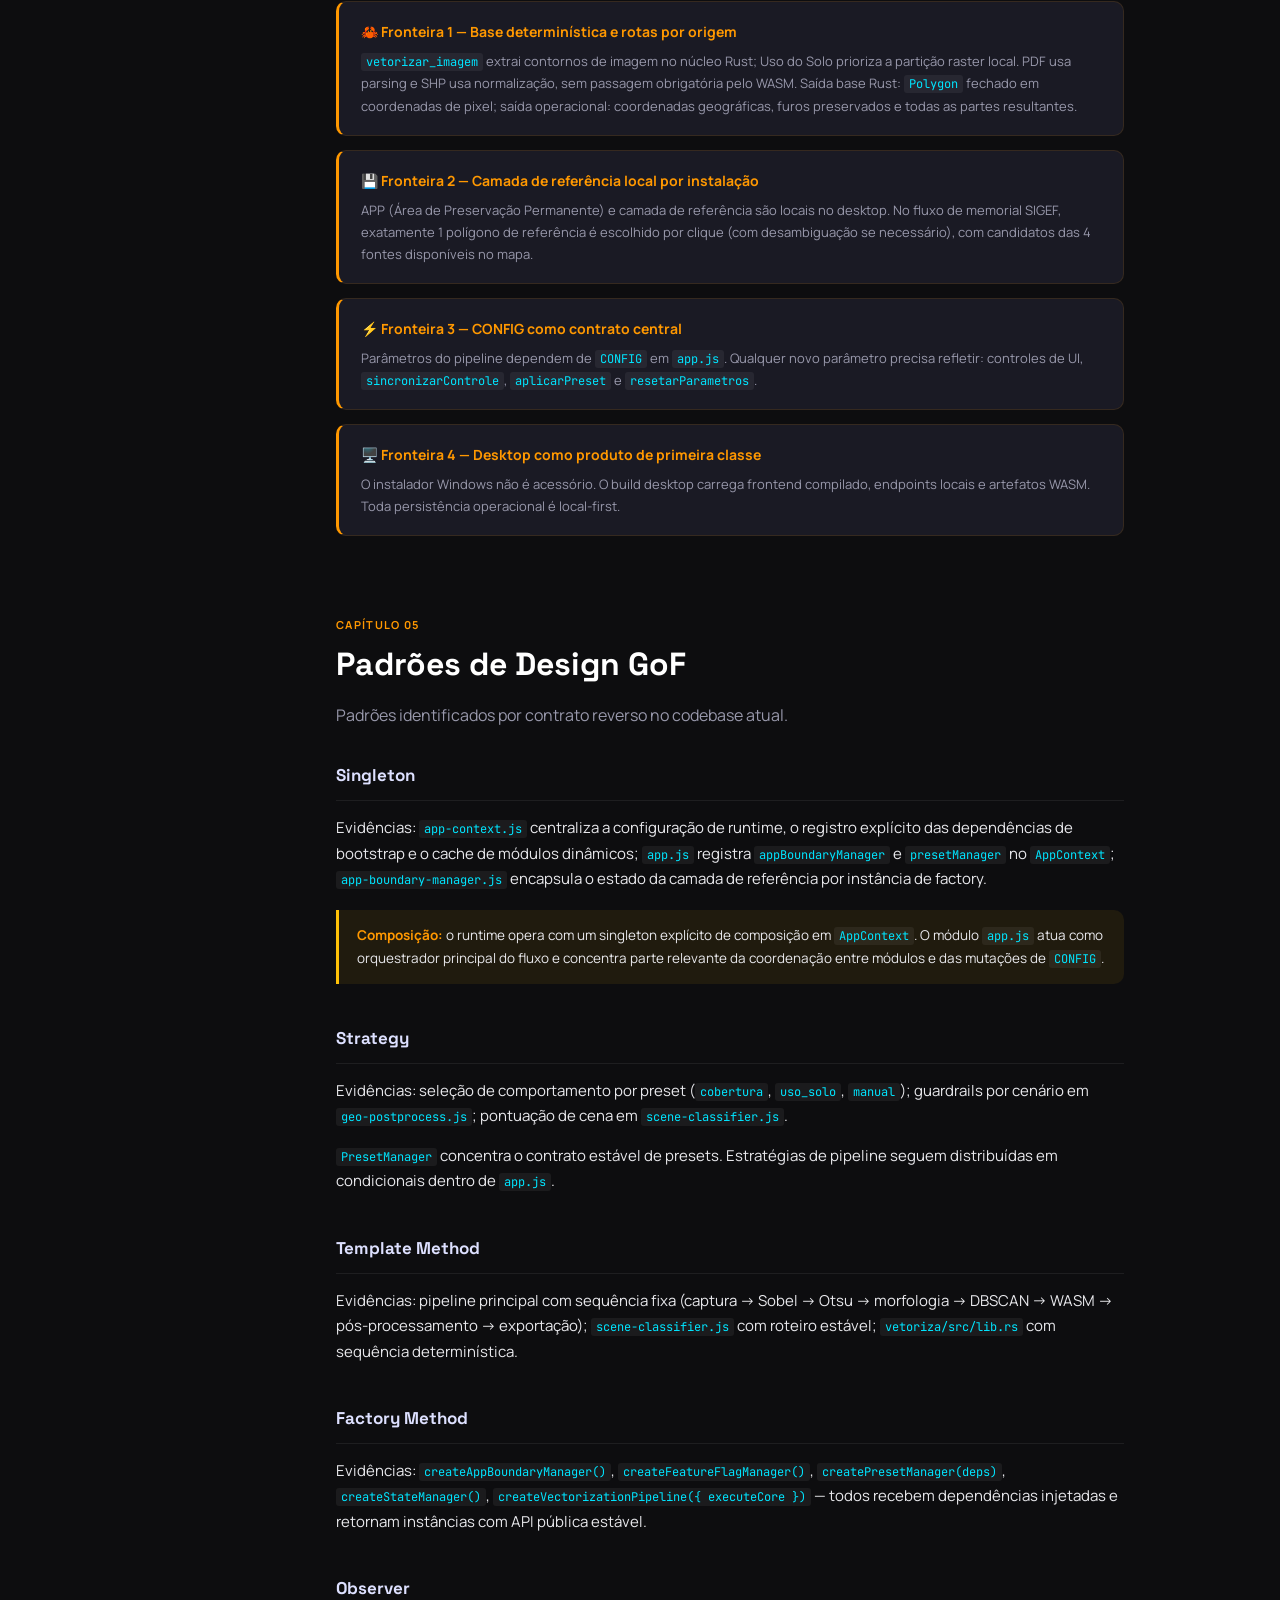
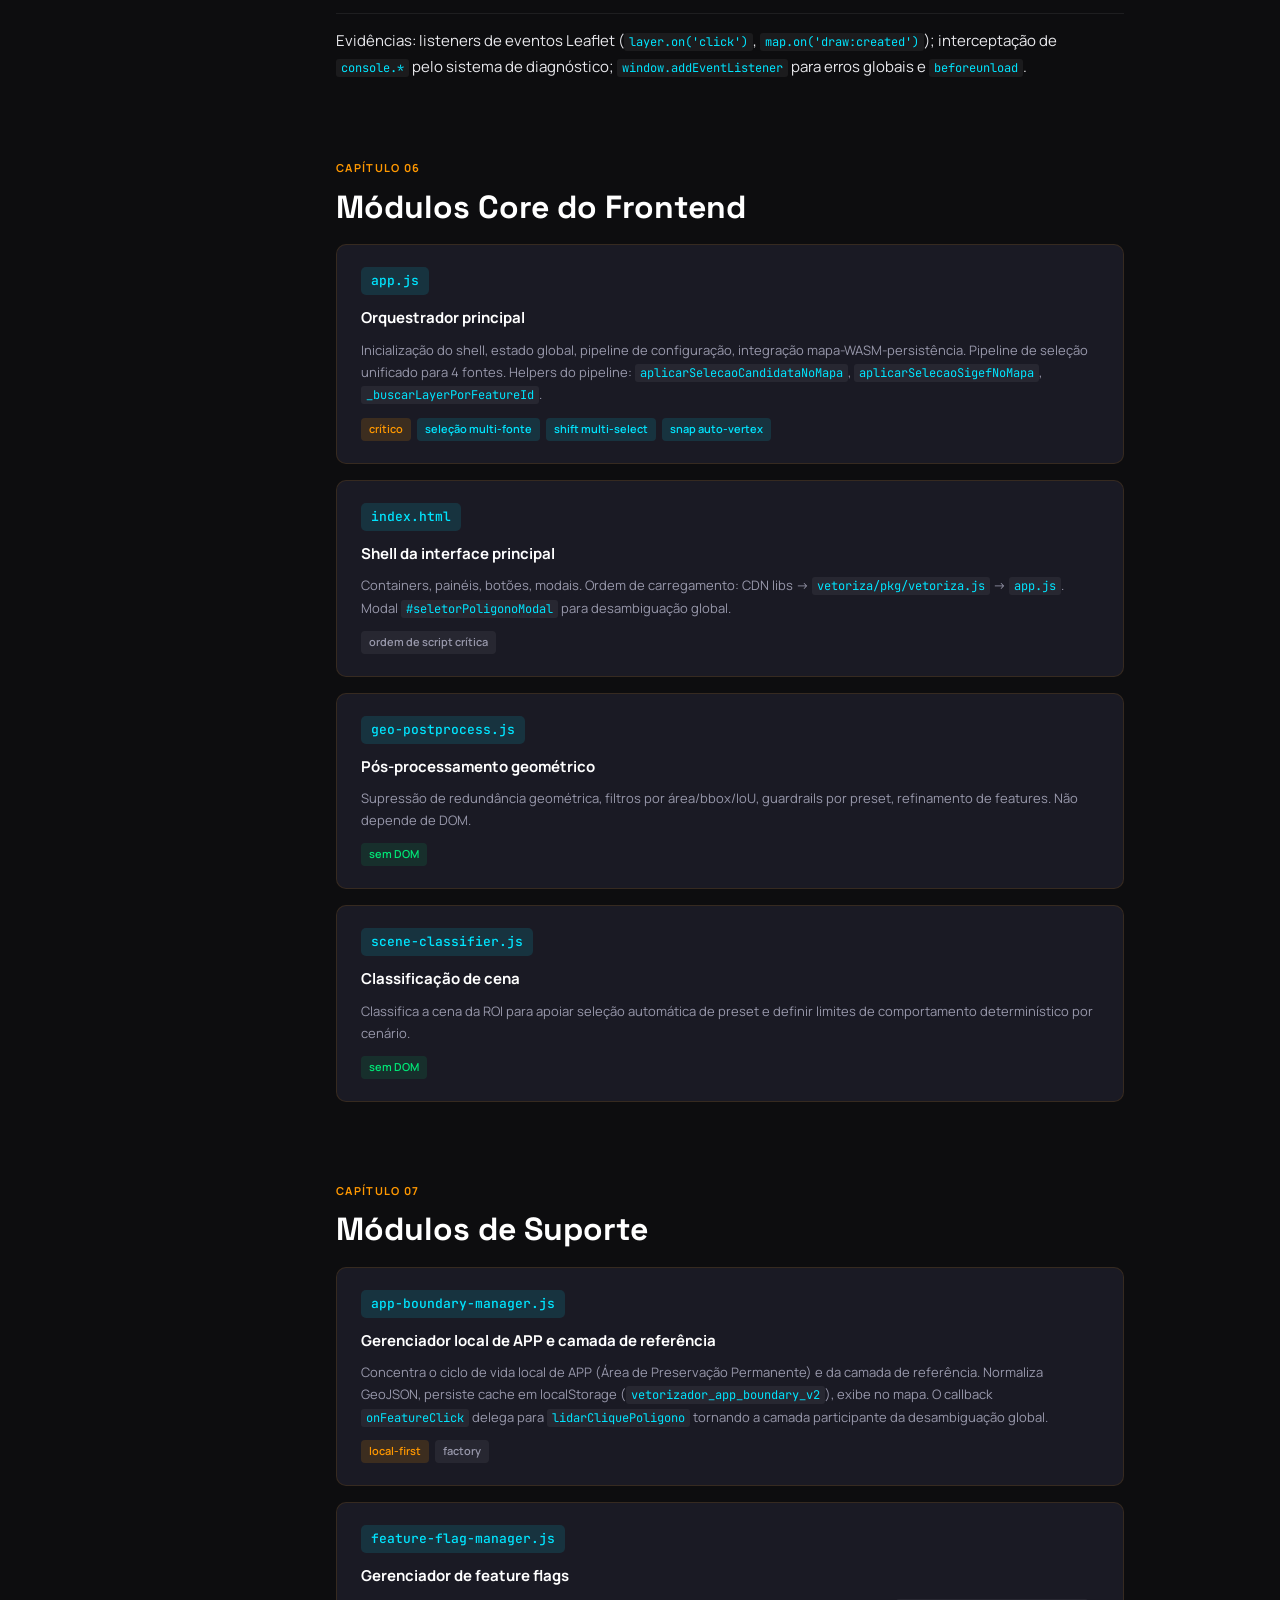
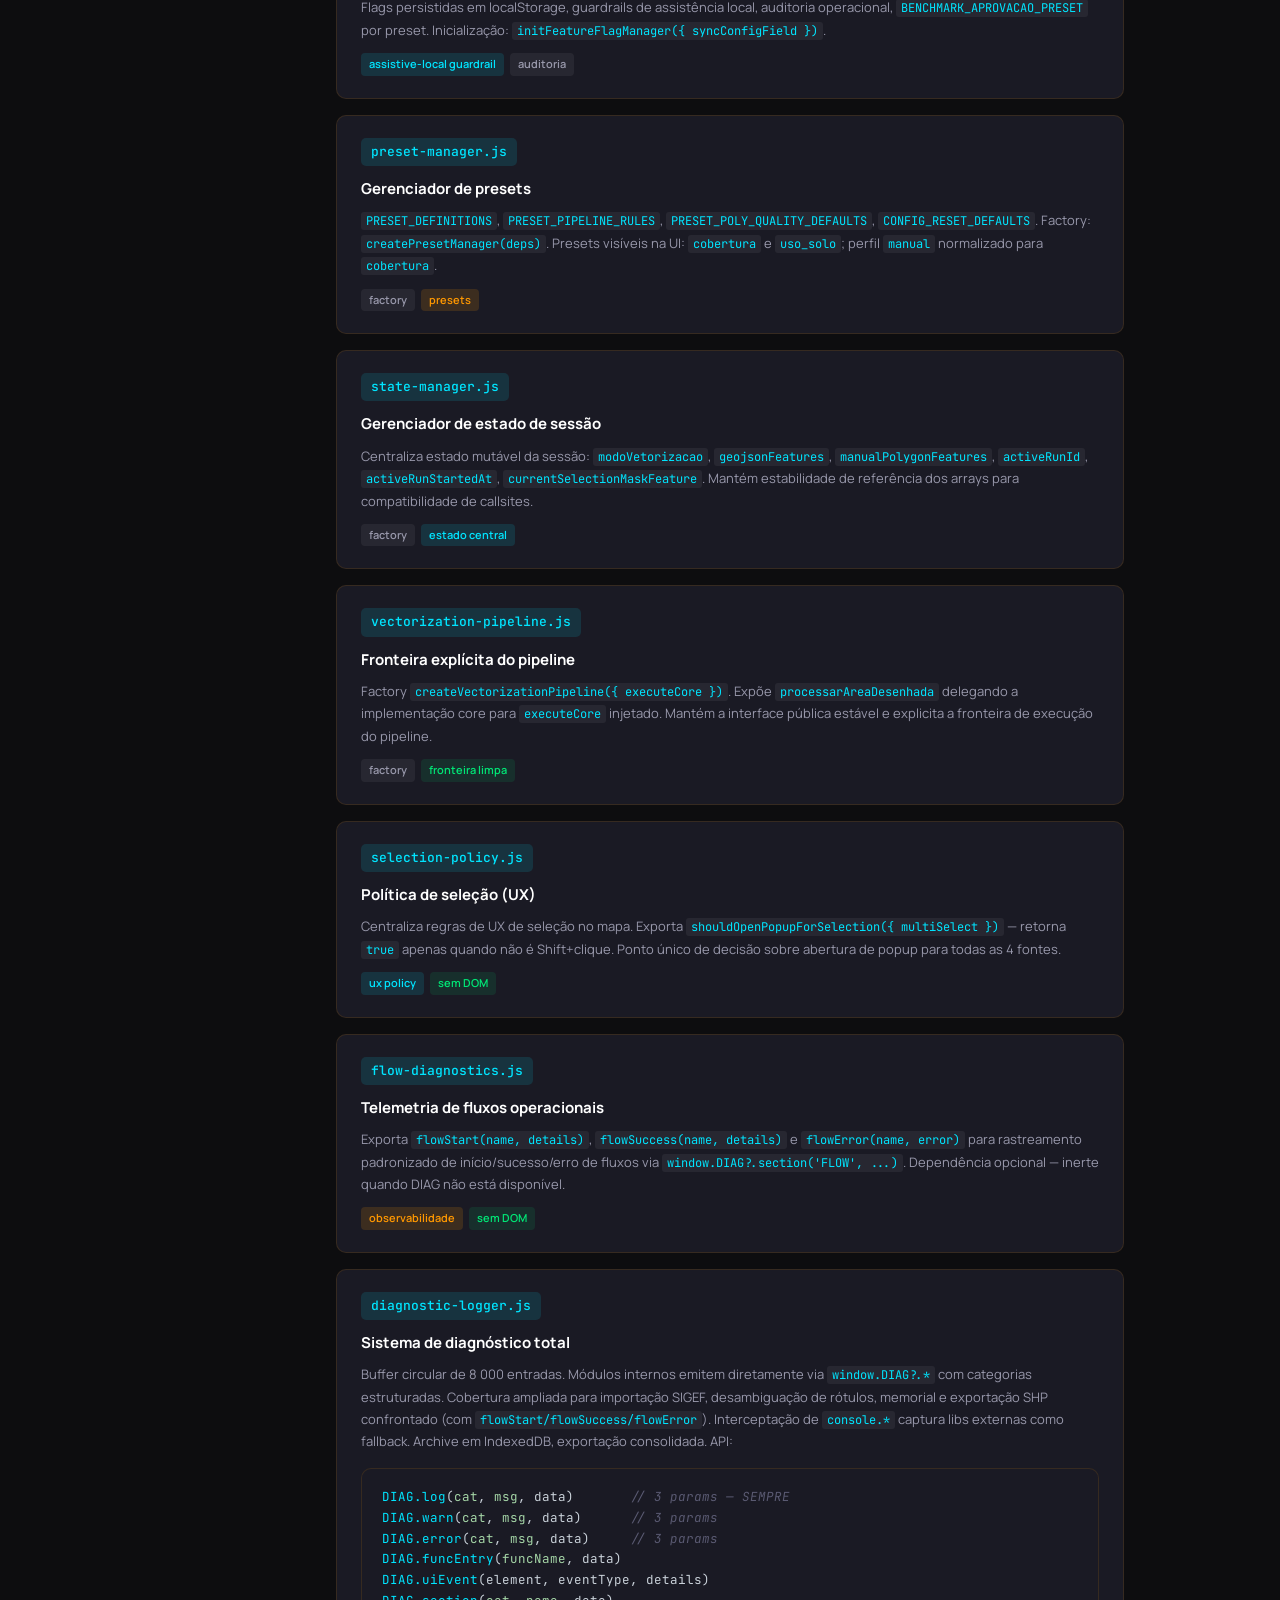
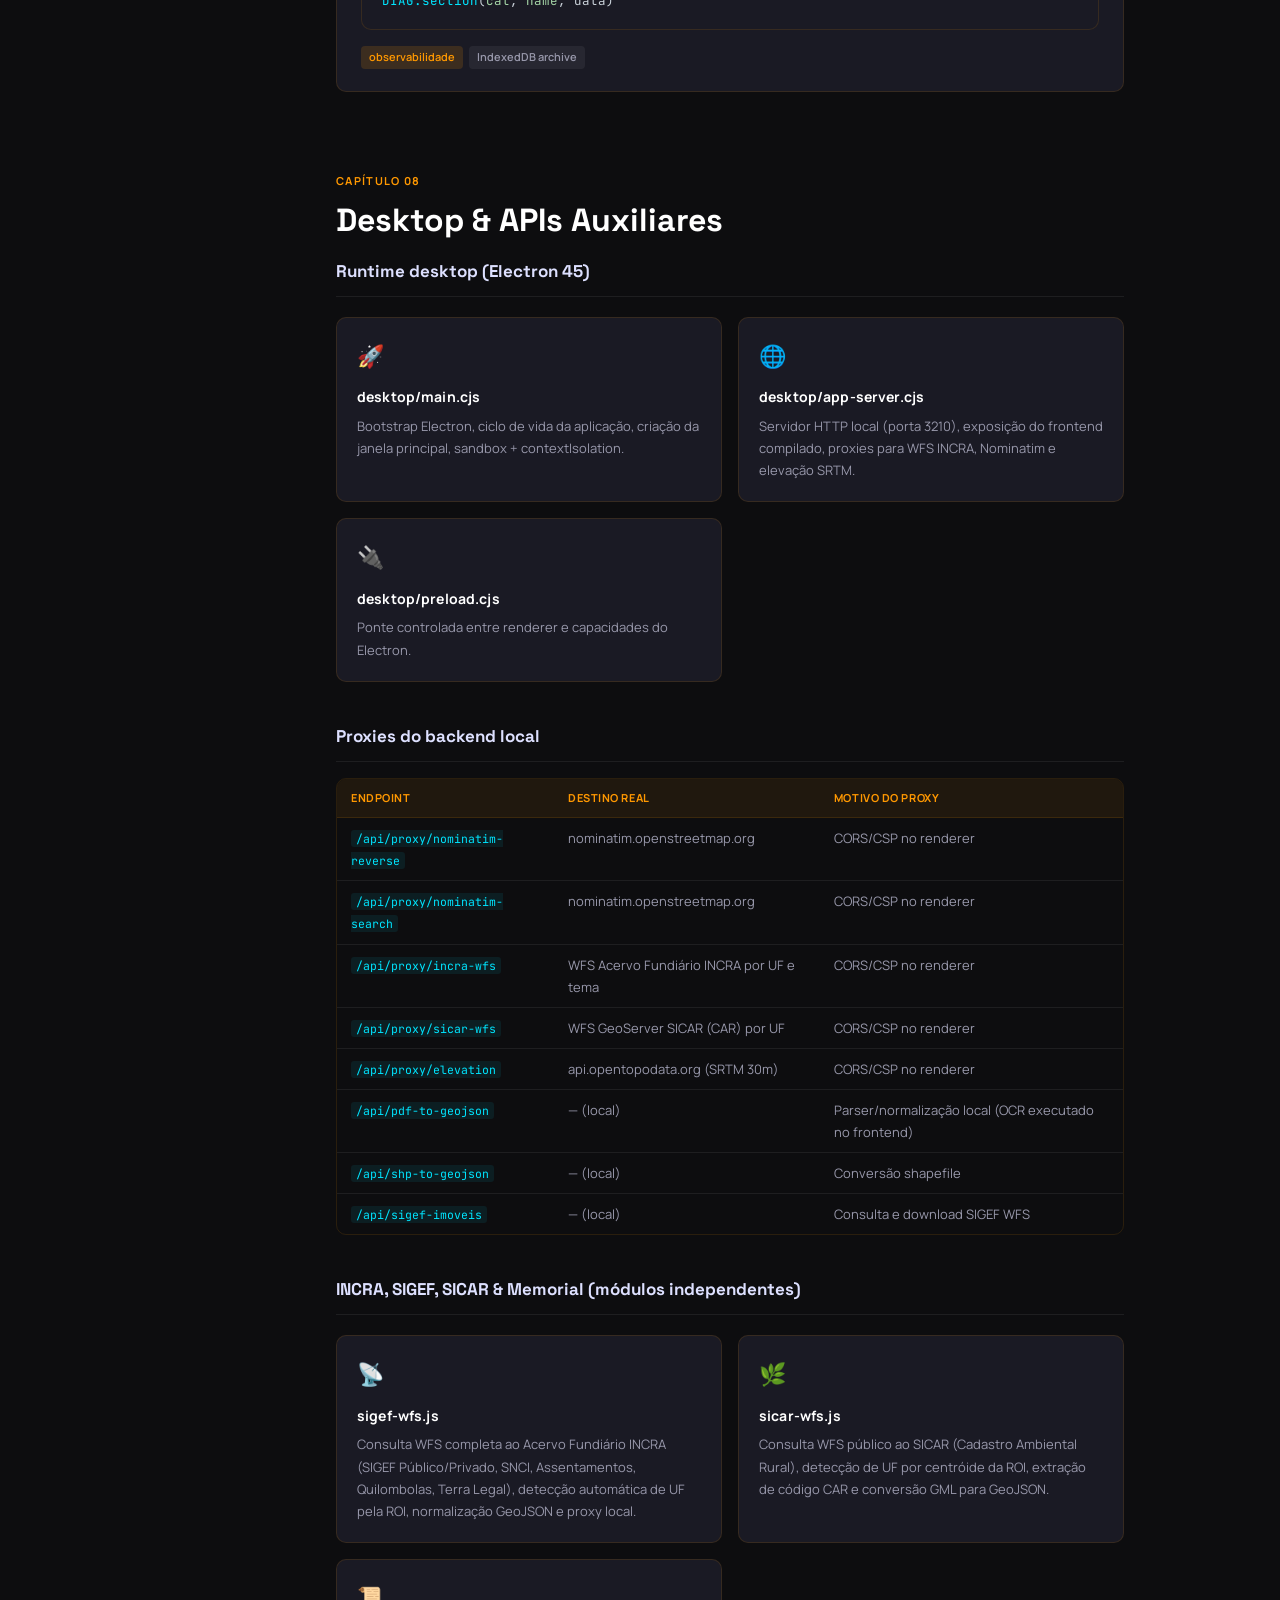
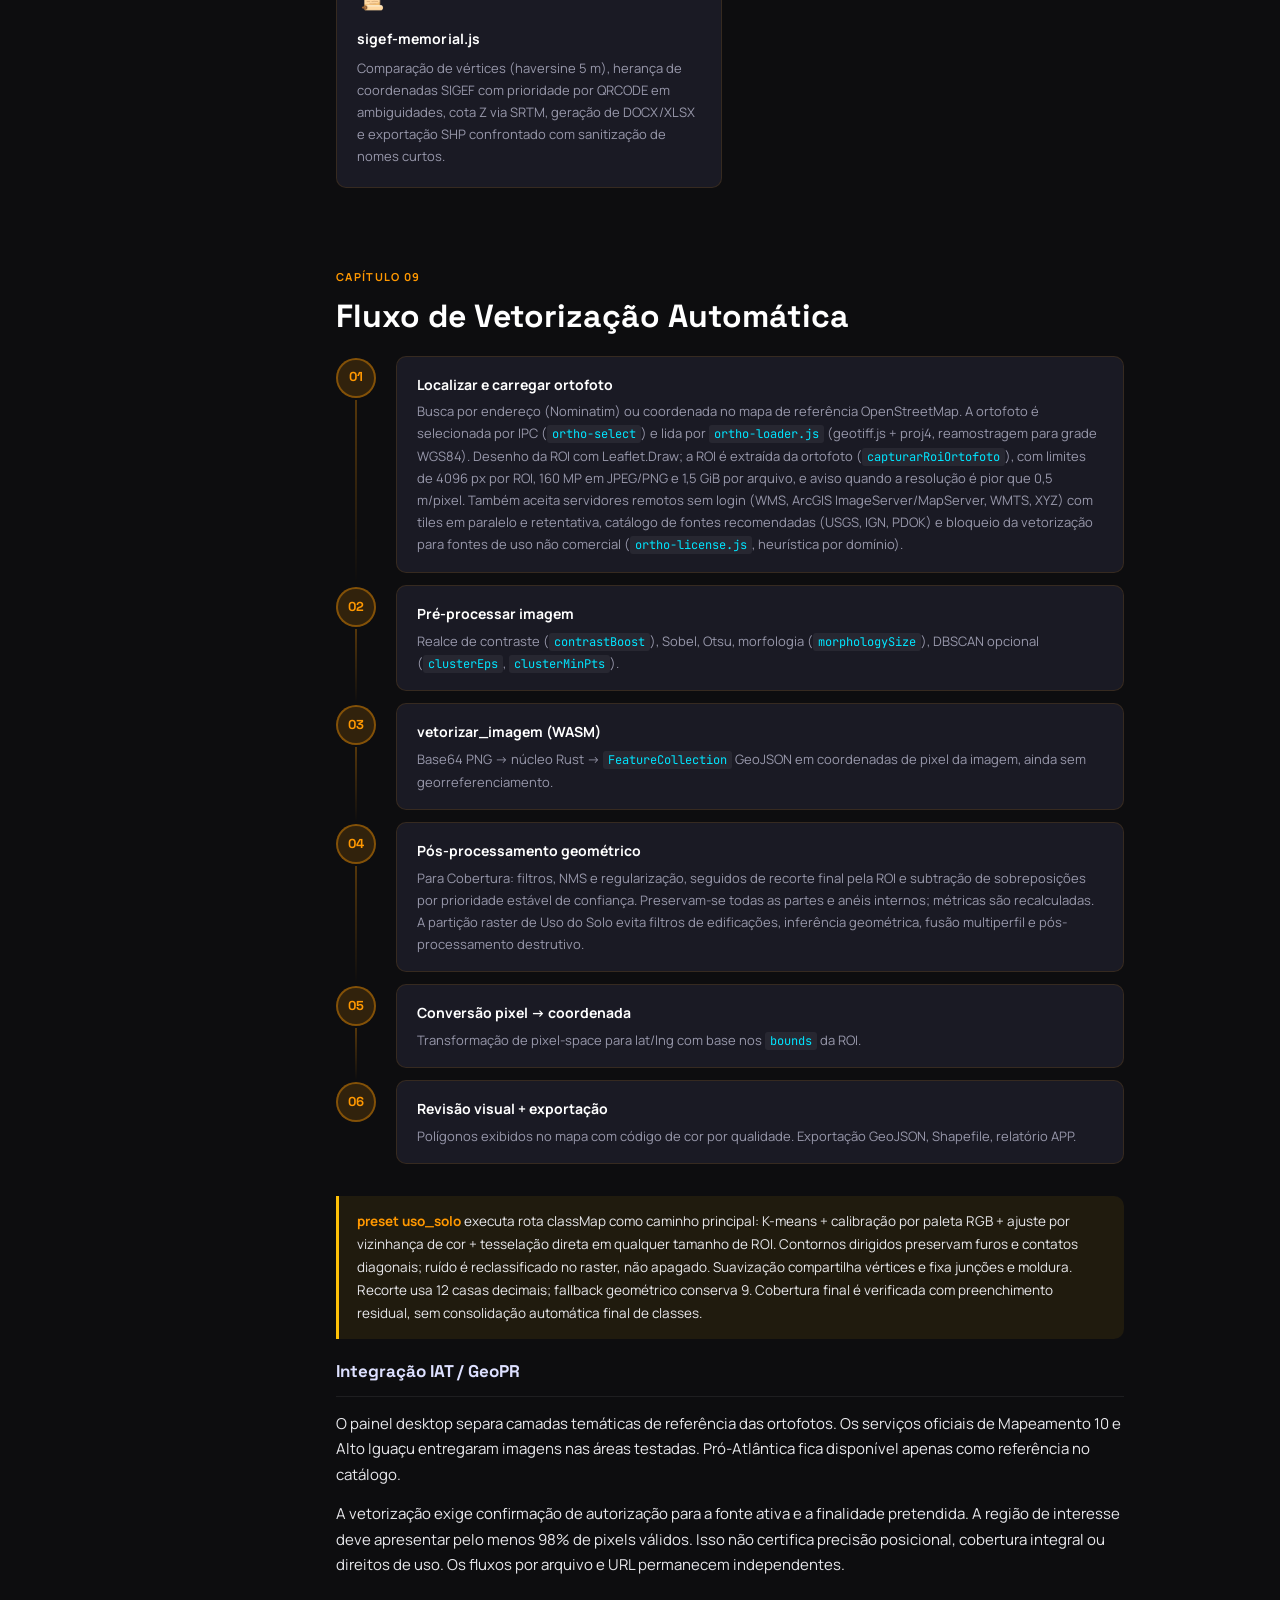
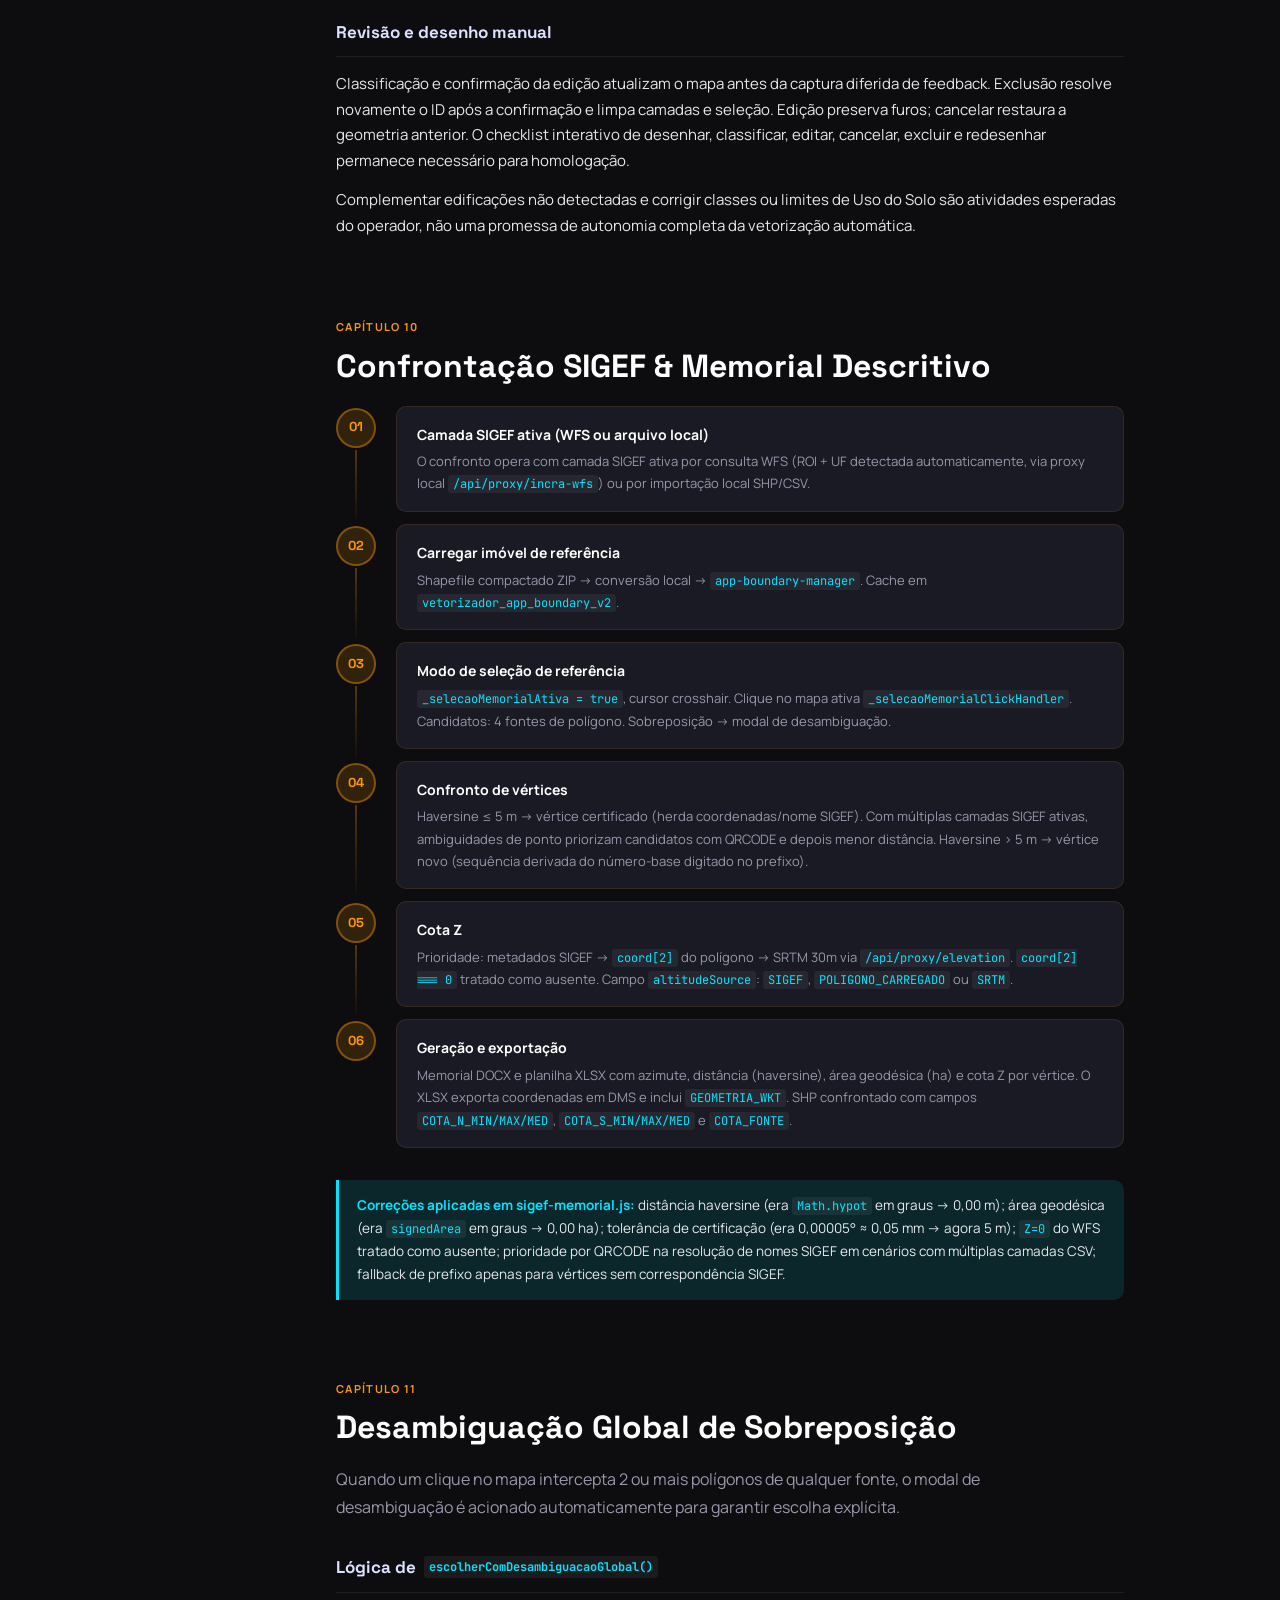
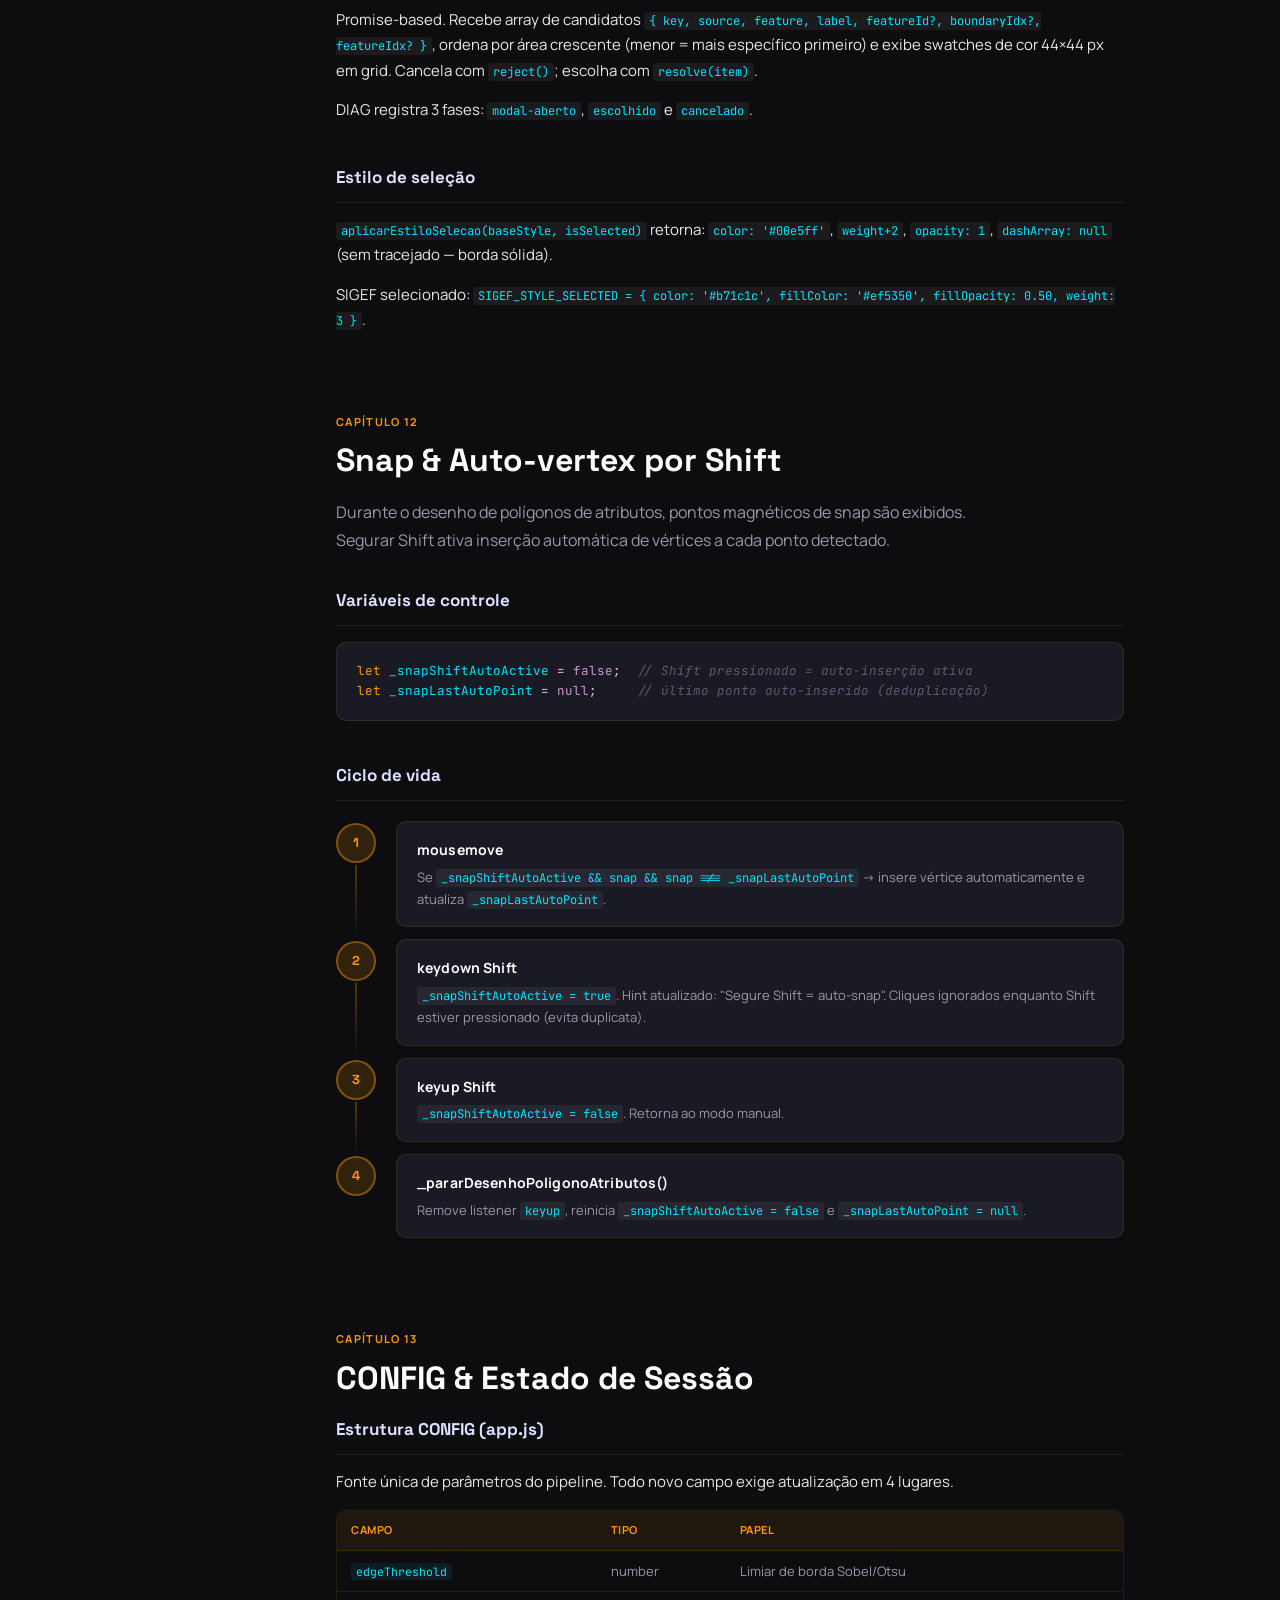
==== commit 3e649474: "Update" ====
--- a/engenharia/index.html
+++ b/engenharia/index.html
@@ -745,17 +745,14 @@
           Cobertura final é verificada com preenchimento residual, sem consolidação automática final de classes.
         </div>
         <div class="section" id="iat-geopr">
-          <h3>Integração IAT / GeoPR — em pausa (stand by)</h3>
-          <p>O painel experimental do Instituto Água e Terra (IAT) e do GeoPR não faz parte do build ativo nem
-            do próximo empacotamento AppX/MSIX. Os fluxos existentes de ortofotos por arquivo local e por URL
-            continuam independentes.</p>
-          <p>O protótipo separava as camadas temáticas de referência da fonte de imagem usada na vetorização
-            e permitia escolher a fonte em listas. As camadas temáticas responderam em testes amostrais;
-            o serviço de ortofotos do Alto Iguaçu entregou metadados, mas as requisições de imagem expiraram.
-            Testes com imagens simuladas não homologam o serviço.</p>
-          <p>Para retomar, é necessário validar pixels entregues por uma rota oficial no desktop e na extração
-            da região de interesse (ROI), verificar cobertura, precisão posicional e direitos de uso, e confirmar
-            que falhas externas não interrompem os fluxos locais.</p>
+          <h3>Integração IAT / GeoPR</h3>
+          <p>O painel desktop separa camadas temáticas de referência das ortofotos. Os serviços oficiais de
+            Mapeamento 10 e Alto Iguaçu entregaram imagens nas áreas testadas. Pró-Atlântica fica disponível
+            apenas como referência no catálogo.</p>
+          <p>A vetorização exige confirmação de autorização para a fonte ativa e a finalidade pretendida.
+            A região de interesse deve apresentar pelo menos 98% de pixels válidos. Isso não certifica
+            precisão posicional, cobertura integral ou direitos de uso. Os fluxos por arquivo e URL
+            permanecem independentes.</p>
         </div>
         <div class="section">
           <h3>Revisão e desenho manual</h3>
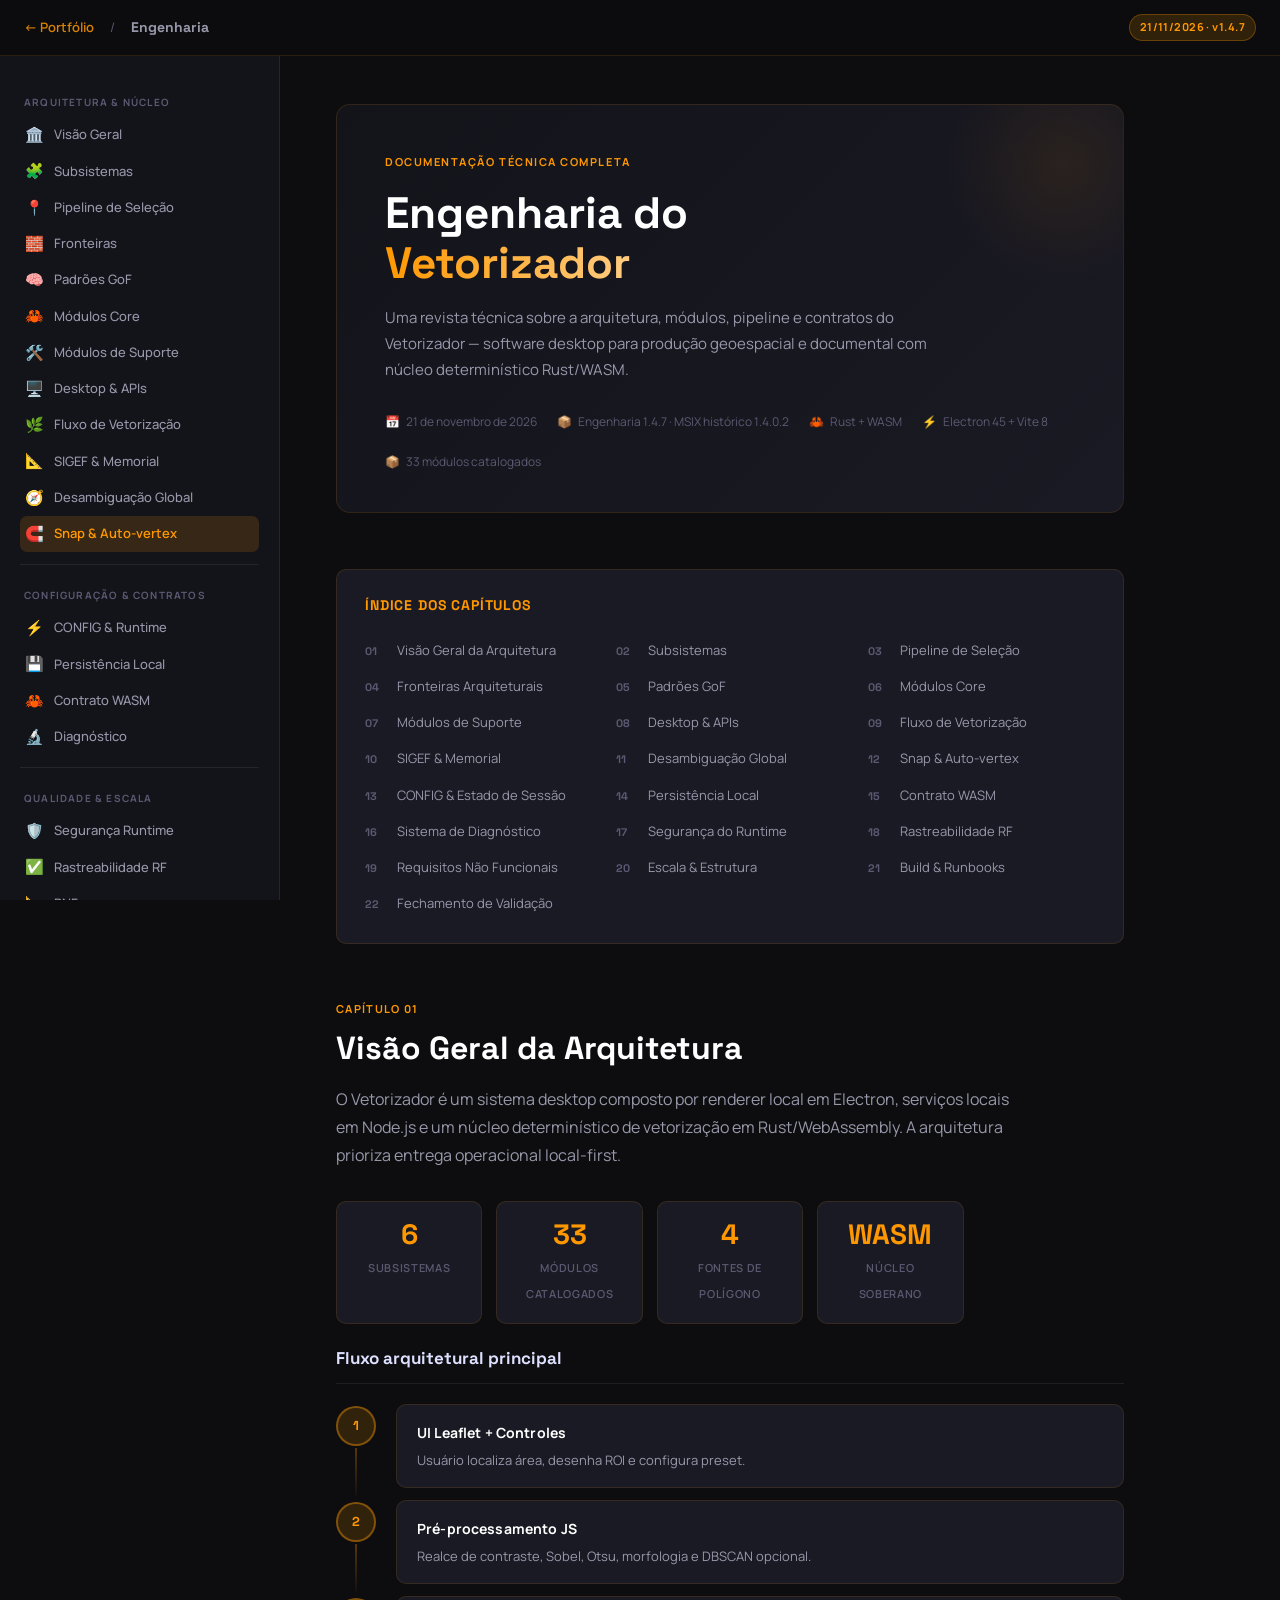
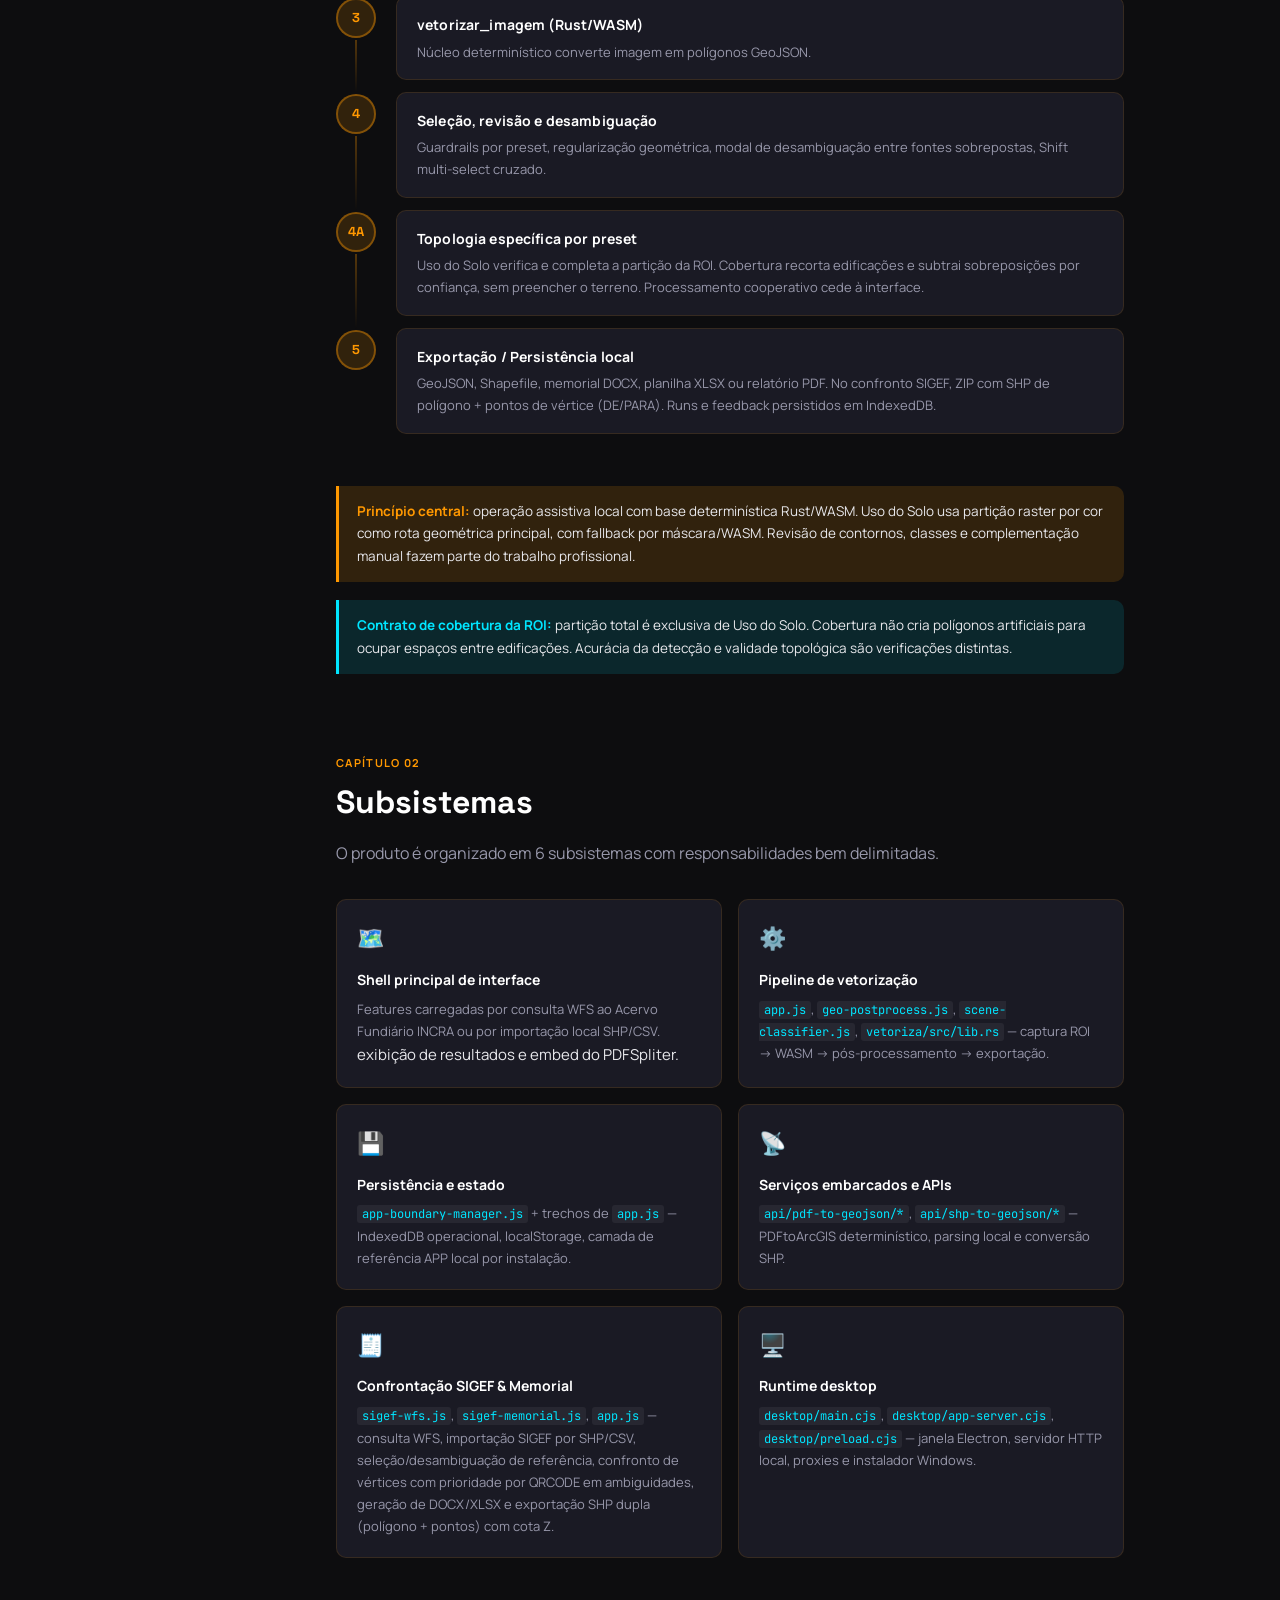
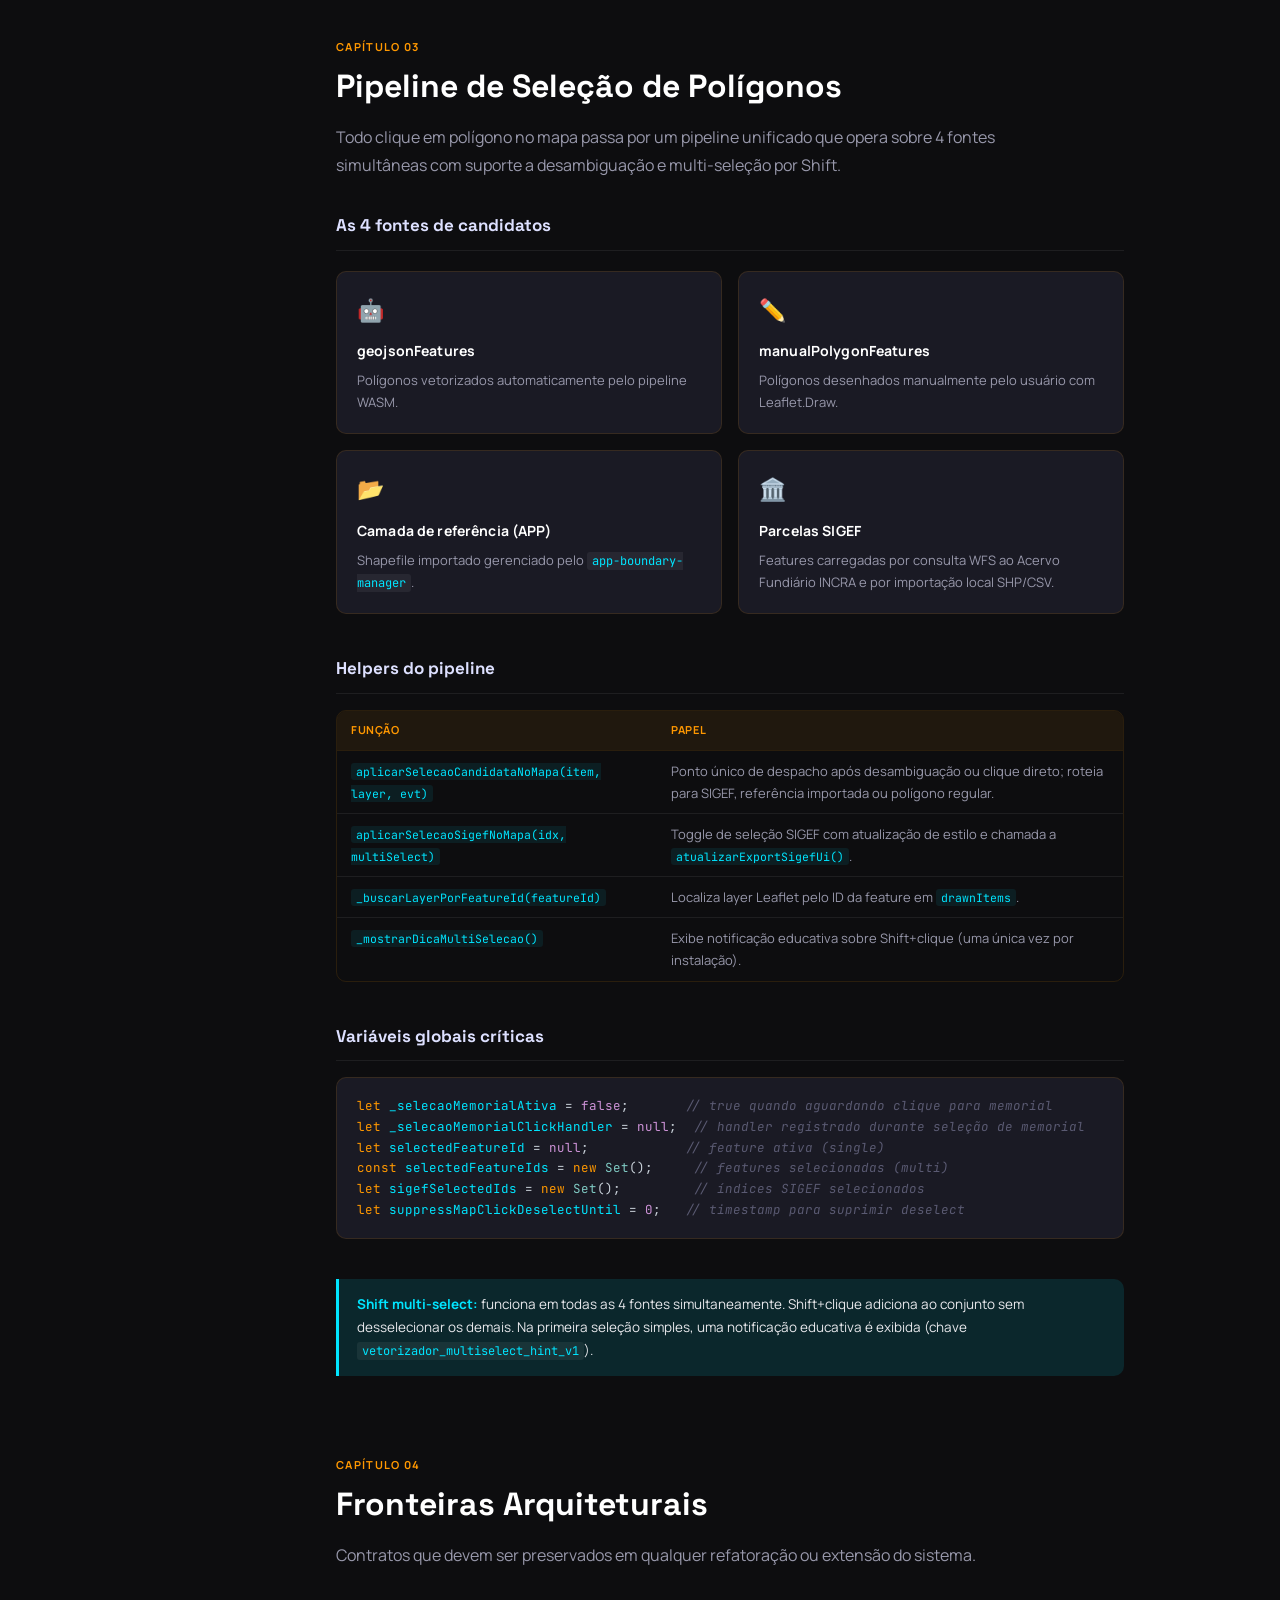
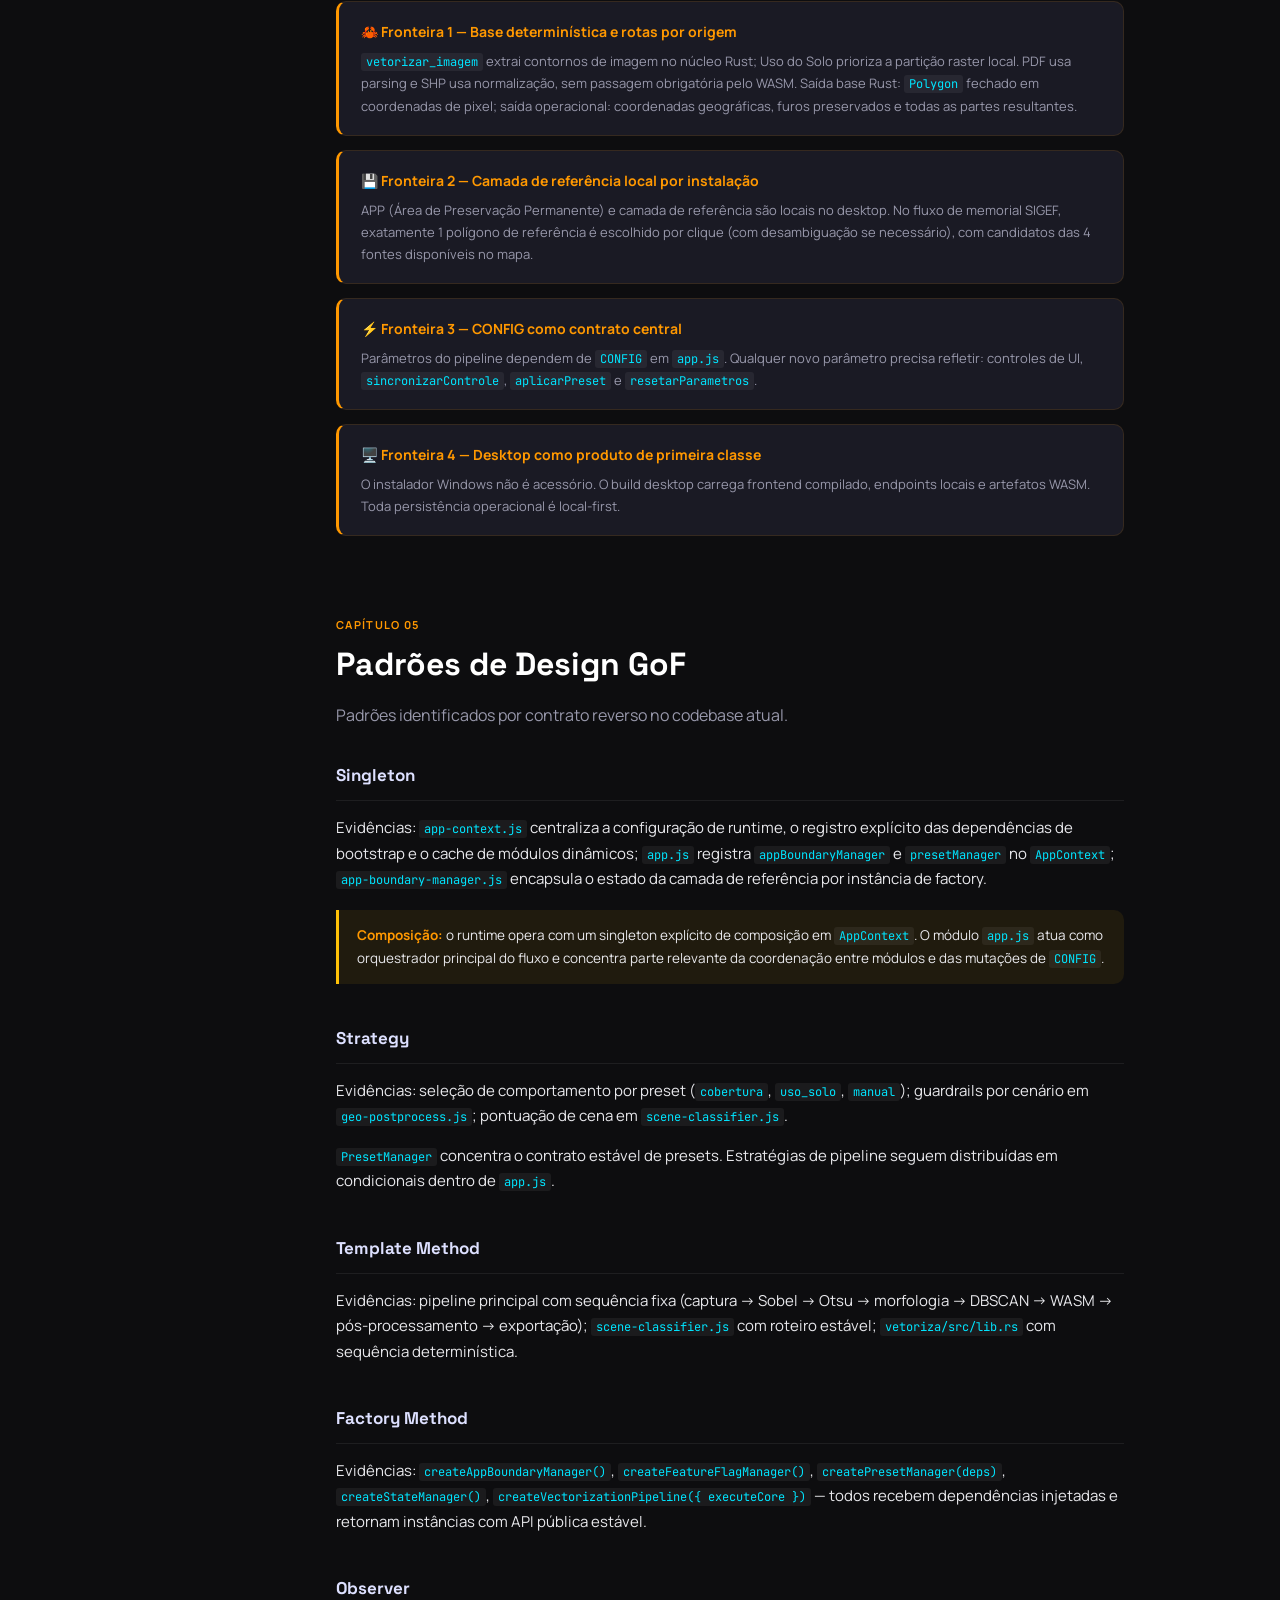
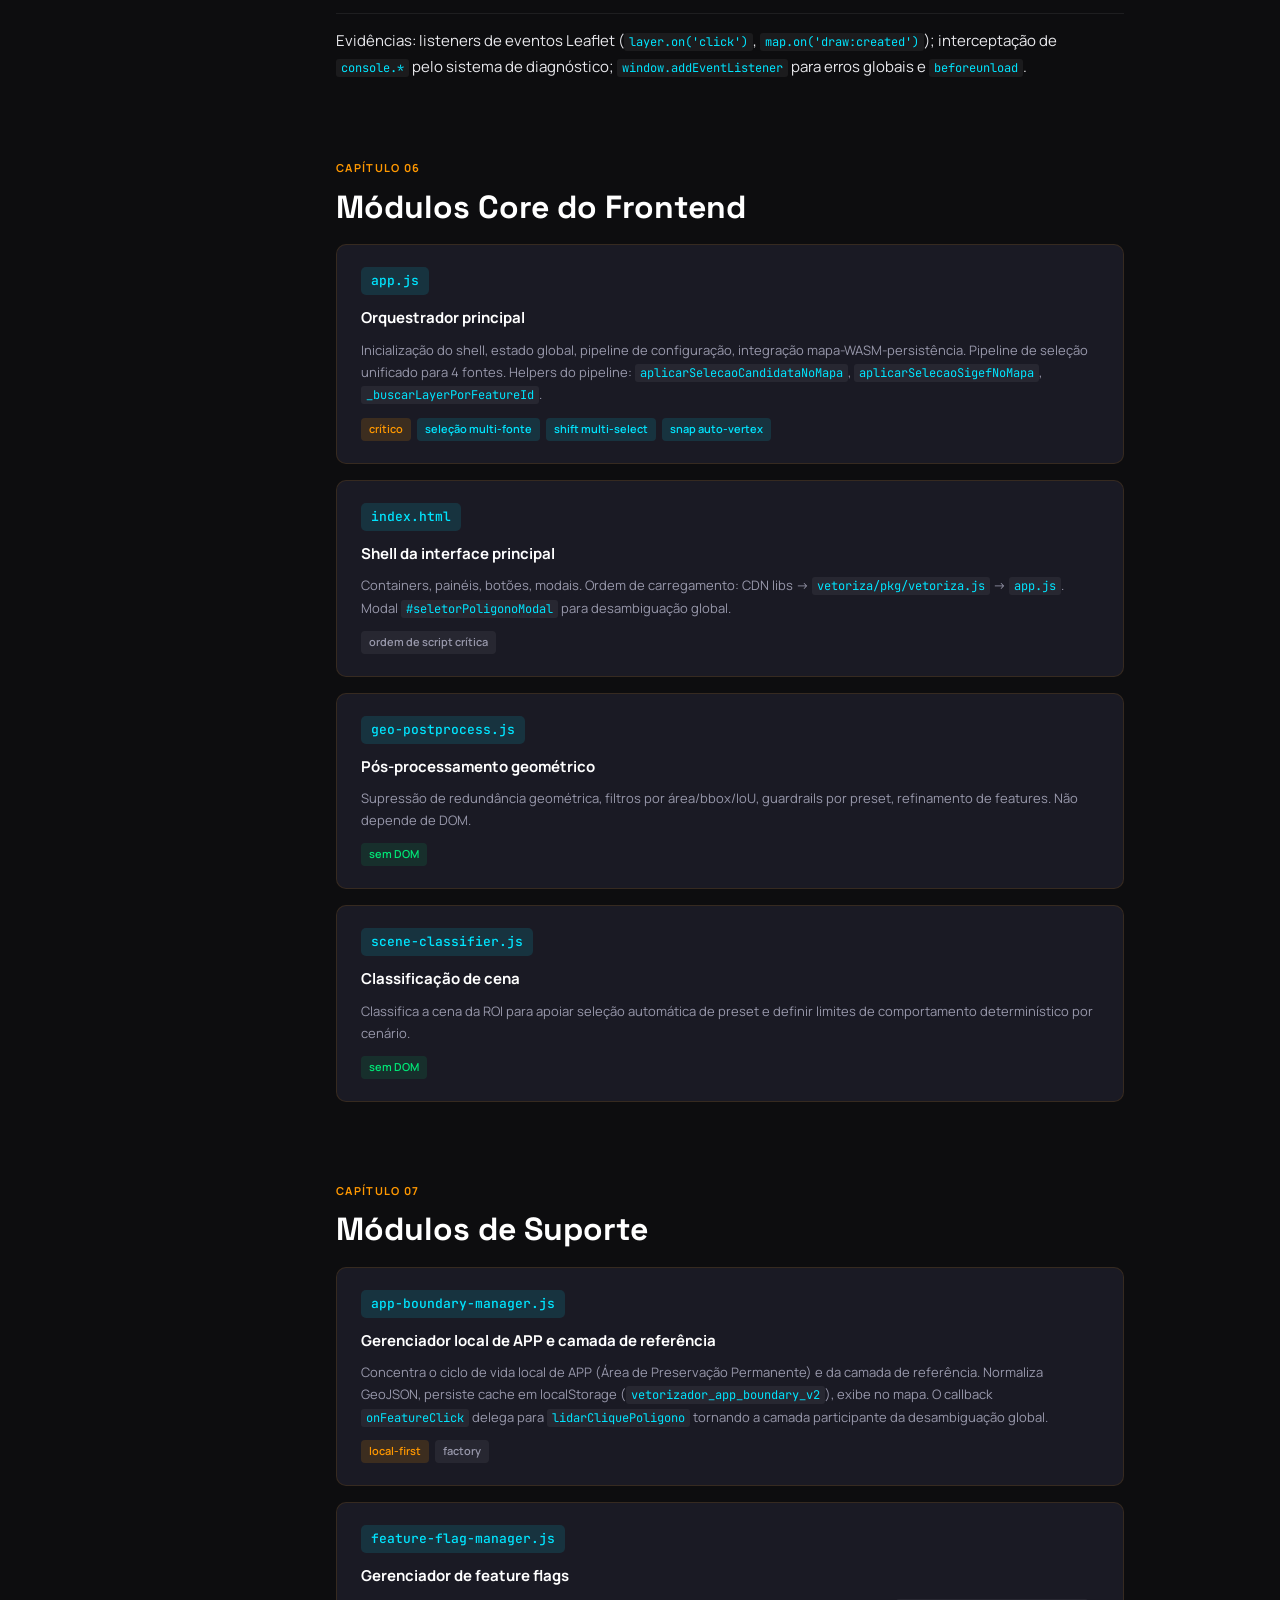
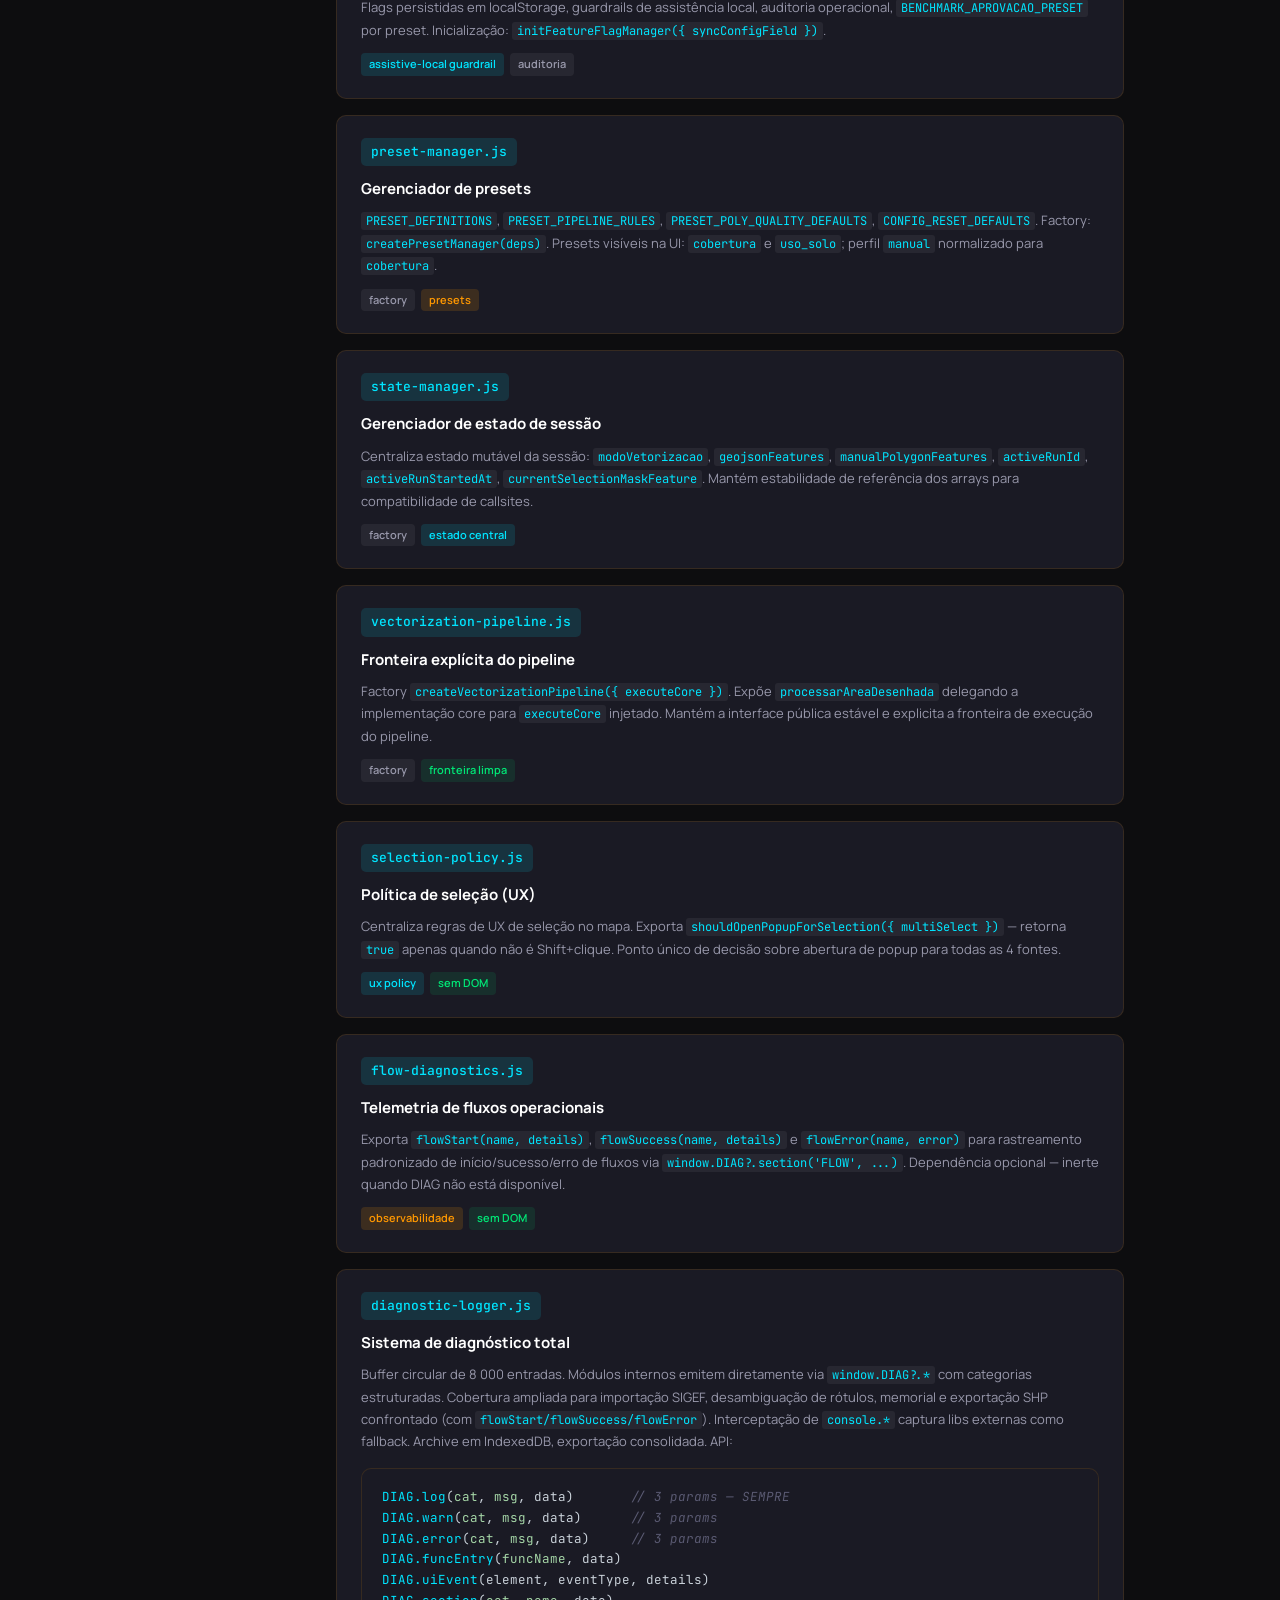
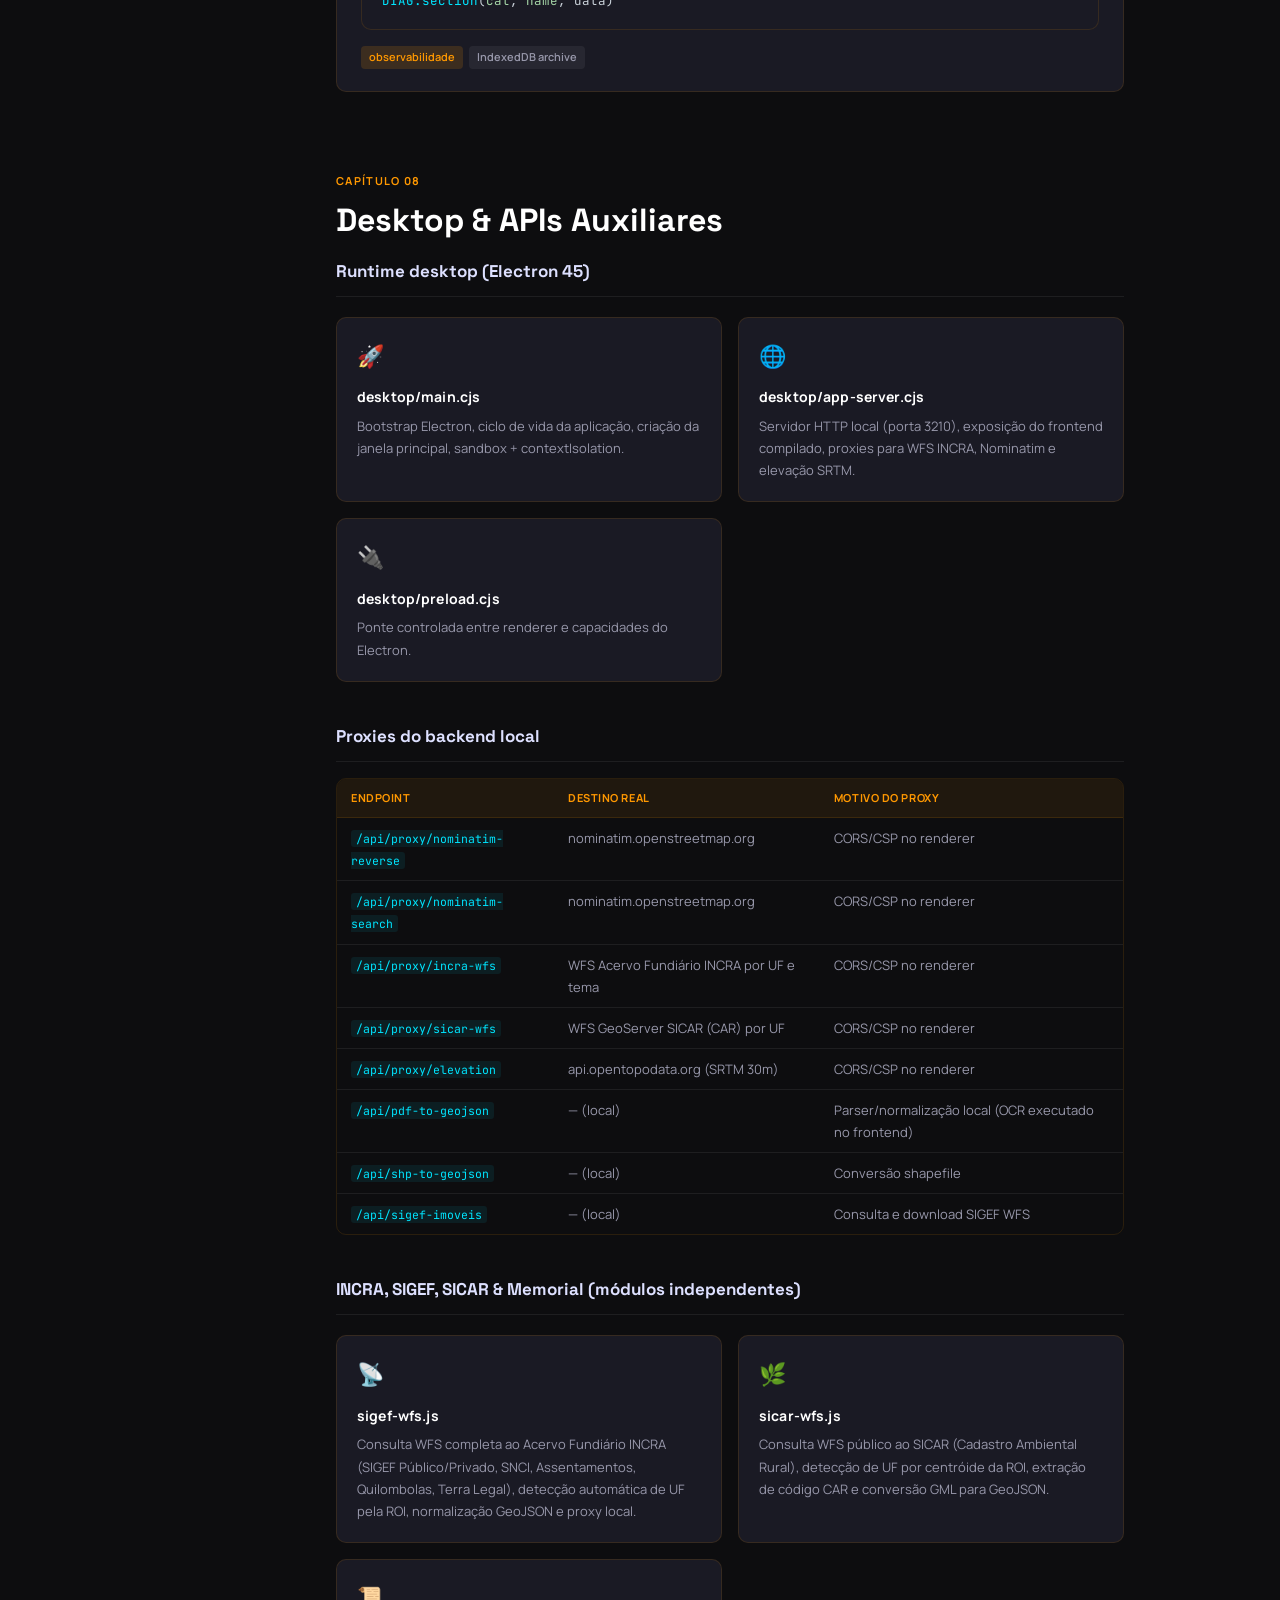
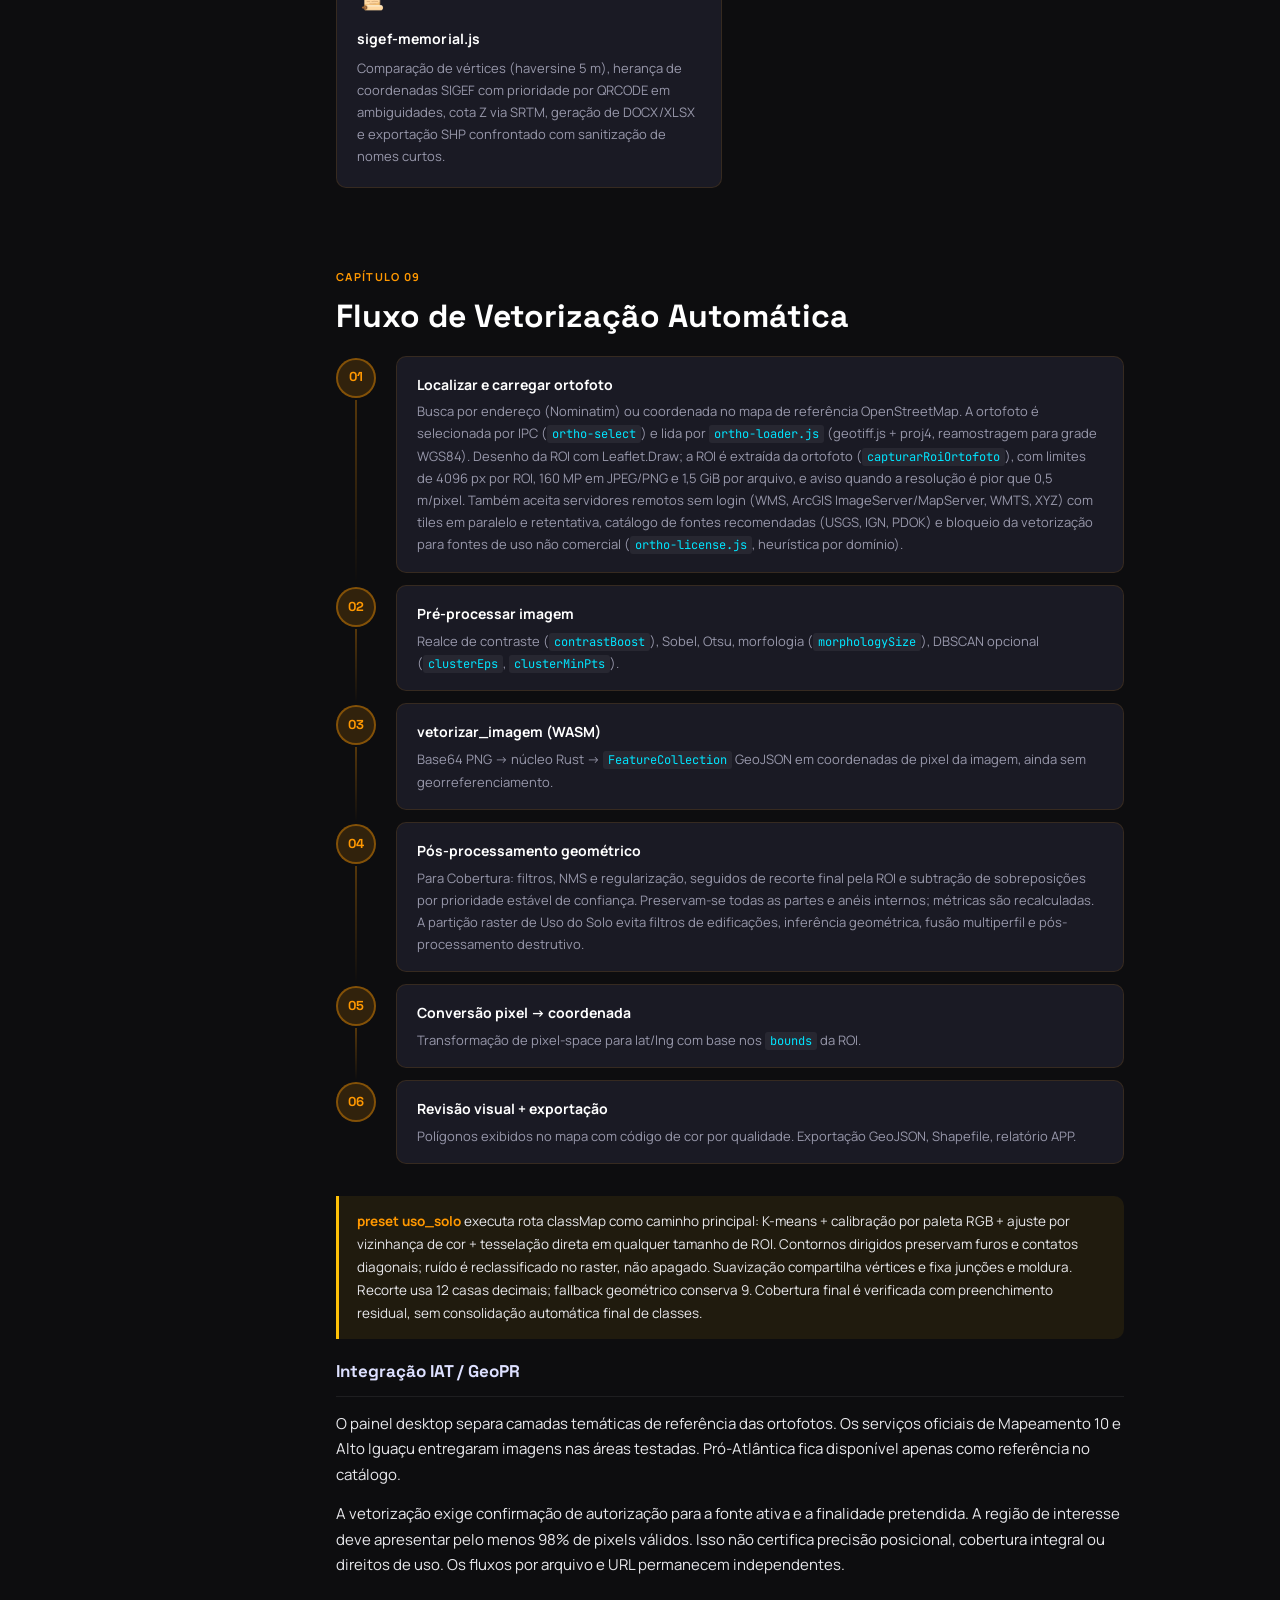
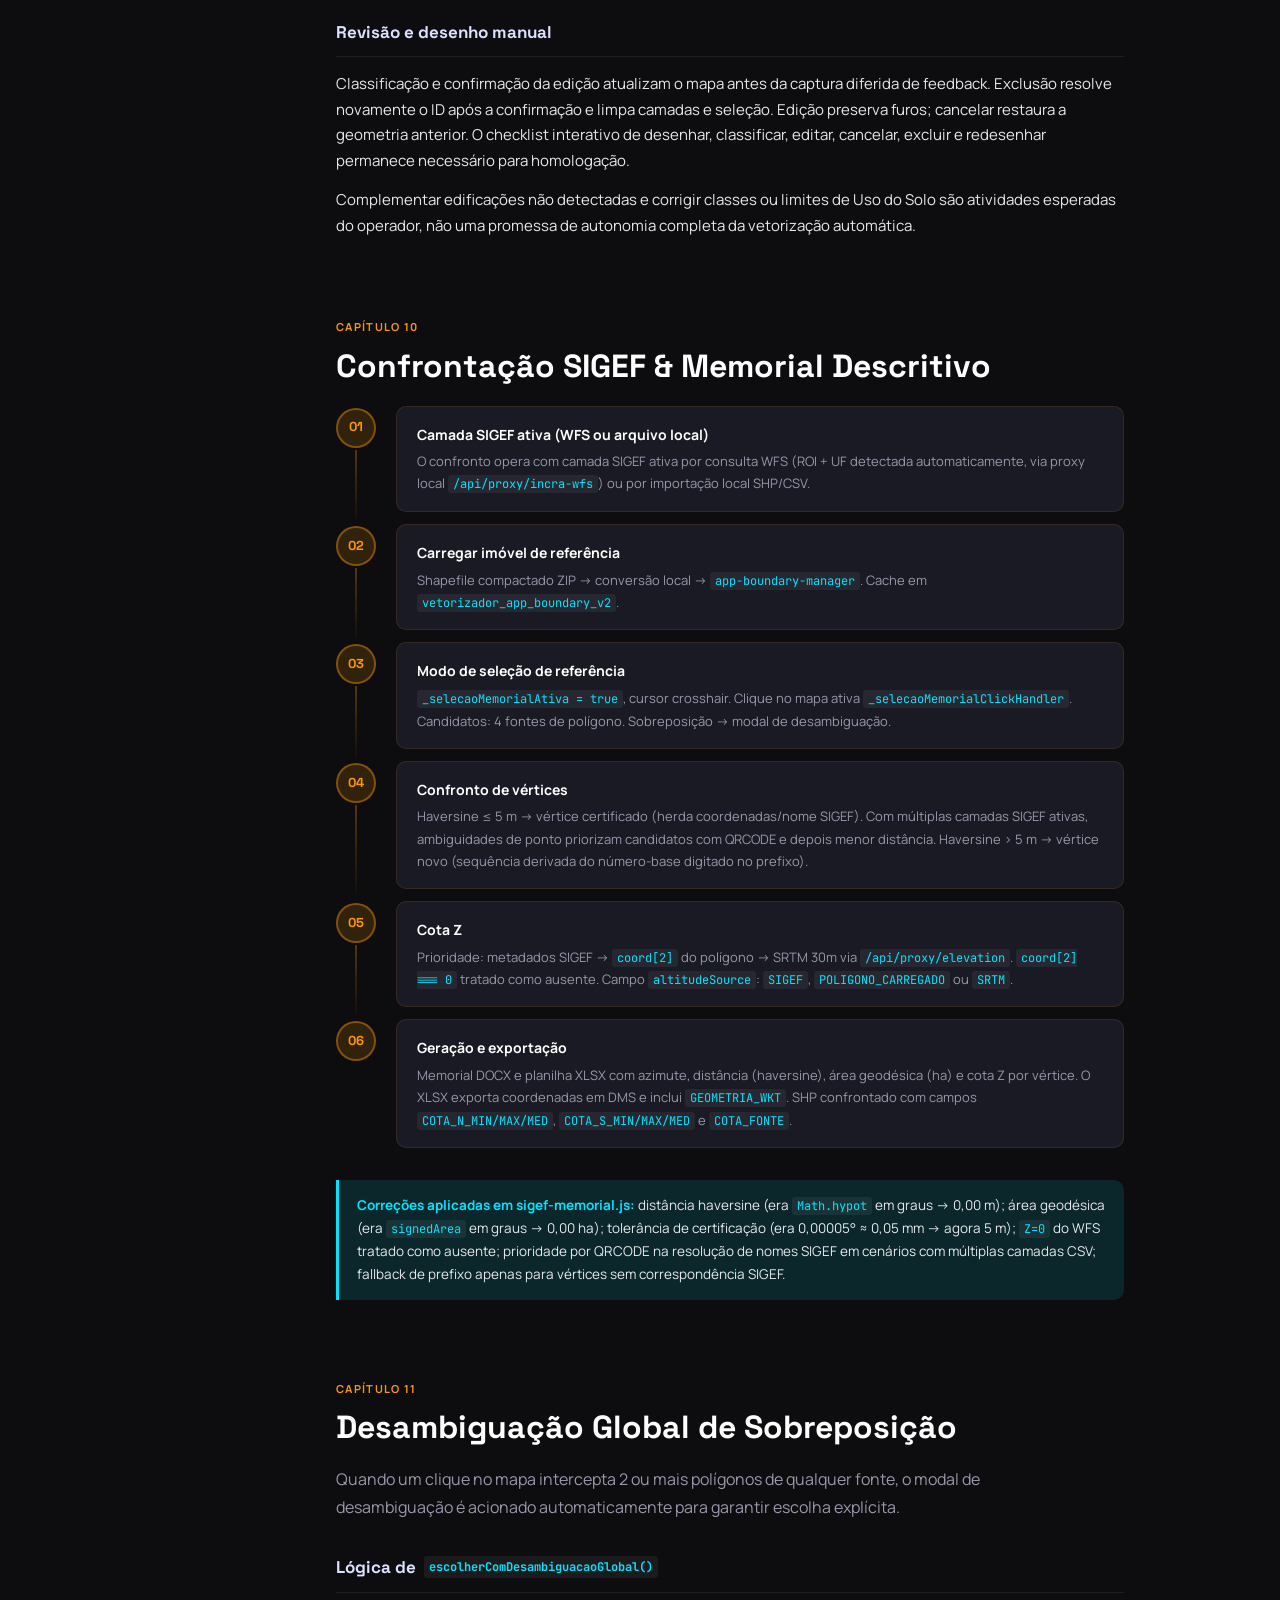
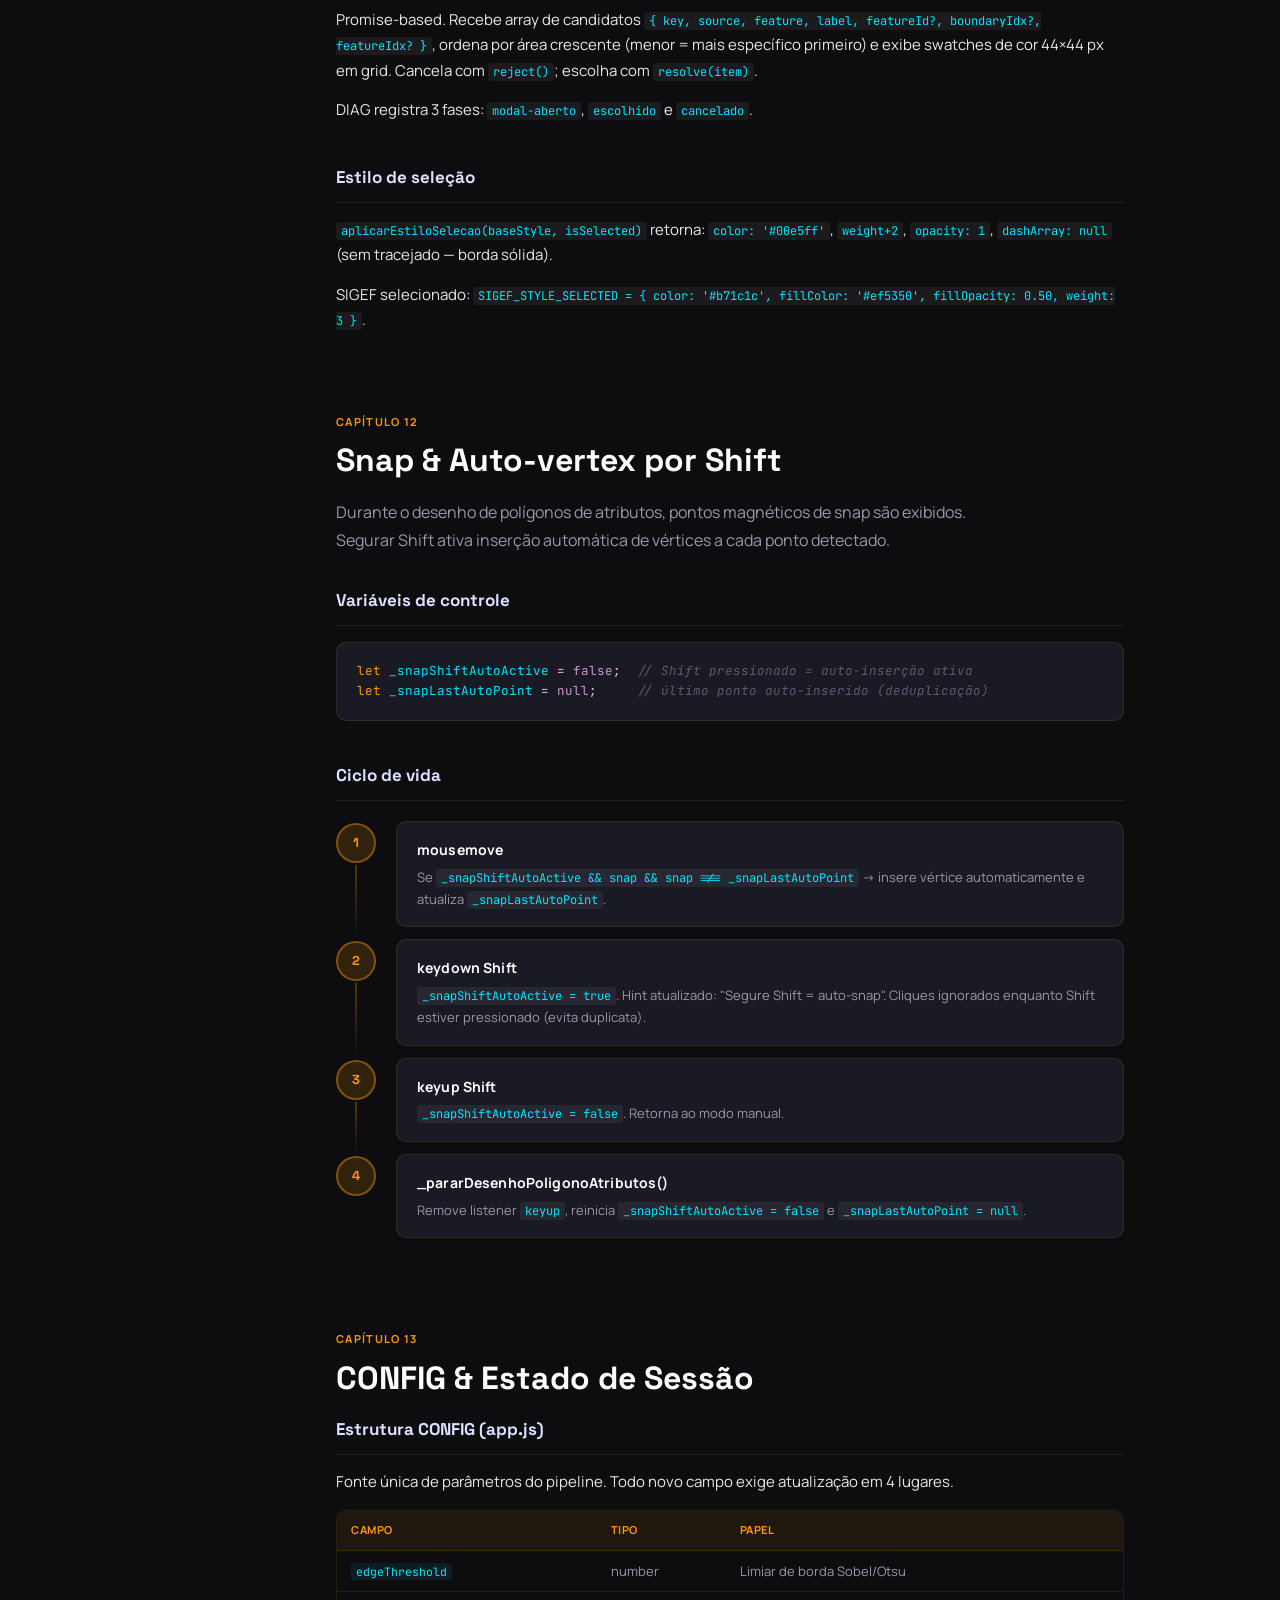
==== commit 2f83998d: "Update" ====
--- a/engenharia/index.html
+++ b/engenharia/index.html
@@ -30,7 +30,7 @@
       <span class="topbar-title">Engenharia</span>
     </div>
     <div class="topbar-right">
-      <span class="topbar-badge">07/11/2026 · v1.4.0</span>
+      <span class="topbar-badge">21/11/2026 · v1.4.7</span>
     </div>
   </header>
 
@@ -98,8 +98,8 @@
           software desktop para produção geoespacial e documental com núcleo determinístico Rust/WASM.
         </p>
         <div class="cover-meta">
-          <div class="cover-meta-item"><span>📅</span><span>31 de outubro de 2026</span></div>
-          <div class="cover-meta-item"><span>📦</span><span>Engenharia 1.4.0 · MSIX 1.4.0.2</span></div>
+          <div class="cover-meta-item"><span>📅</span><span>21 de novembro de 2026</span></div>
+          <div class="cover-meta-item"><span>📦</span><span>Engenharia 1.4.7 · MSIX histórico 1.4.0.2</span></div>
           <div class="cover-meta-item"><span>🦀</span><span>Rust + WASM</span></div>
           <div class="cover-meta-item"><span>⚡</span><span>Electron 45 + Vite 8</span></div>
           <div class="cover-meta-item"><span>📦</span><span>33 módulos catalogados</span></div>
@@ -1727,15 +1727,14 @@
 <span class="fn">npm run desktop:dev</span>   <span class="cm"># Electron + Vite em desenvolvimento</span>
 <span class="fn">npm run desktop:start</span> <span class="cm"># Electron sobre build existente</span>
 <span class="fn">npm run dist:win</span>      <span class="cm"># empacotamento Windows (.exe)</span></pre>
-          <p><code>npm run dist:win:store</code> gera o MSIX de submissão; o manifesto usa
-            <code>1.4.0.2</code> (engenharia 1.4.0). O reteste de 07/11 gerou e instalou o pacote de teste
-            por atualização, obteve WACK geral PASS (22/24, duas pendências opcionais) e inferência real
-            de visão, OCR e memorial com SAC enforced neste dispositivo. Não realizou certificação Store.
+          <p><code>npm run dist:win:store</code> gera o MSIX de submissão; o manifesto atual declara
+            <code>1.4.7.0</code> (engenharia 1.4.7). O reteste histórico de 07/11 refere-se ao pacote 1.4.0.2:
+            ele obteve WACK geral PASS (22/24, duas pendências opcionais) e inferência real de visão, OCR
+            e memorial com SAC enforced neste dispositivo. Não realizou certificação Store.
             Build sozinho não atualiza uma instalação existente. Detalhes em
-            <a href="../certificacao-compliance.html#validacao-140">validação Windows 1.4.0</a>.</p>
-          <p>Para reconstruir esta revisão em PowerShell: definir <code>$env:VETORIZADOR_APPX_REVISION = '2'</code>
-            e executar <code>npm run dist:win:store:audit -- -Test</code>.
-            O ciclo topológico de 31/10 abaixo permanece um registro histórico das amostras, não um novo benchmark.</p>
+            <a href="../certificacao-compliance.html#validacao-140">validação histórica Windows 1.4.0</a>.</p>
+          <p>O ciclo topológico de 31/10 abaixo permanece um registro histórico das amostras e não constitui
+            benchmark ou certificação da versão atual 1.4.7.</p>
         </div>
 
         <div class="section">
@@ -1835,7 +1834,7 @@
 
   <!-- FOOTER -->
   <footer class="mag-footer">
-    <p>Vetorizador · Documentação de Engenharia · 07/11/2026 · v1.4.0</p>
+    <p>Vetorizador · Documentação de Engenharia · 21/11/2026 · v1.4.7</p>
     <p><a href="../index.html">← Voltar ao portfólio</a> · Copyright © 2026 Marcos Roberto Nunes Lindolpho</p>
   </footer>
 
